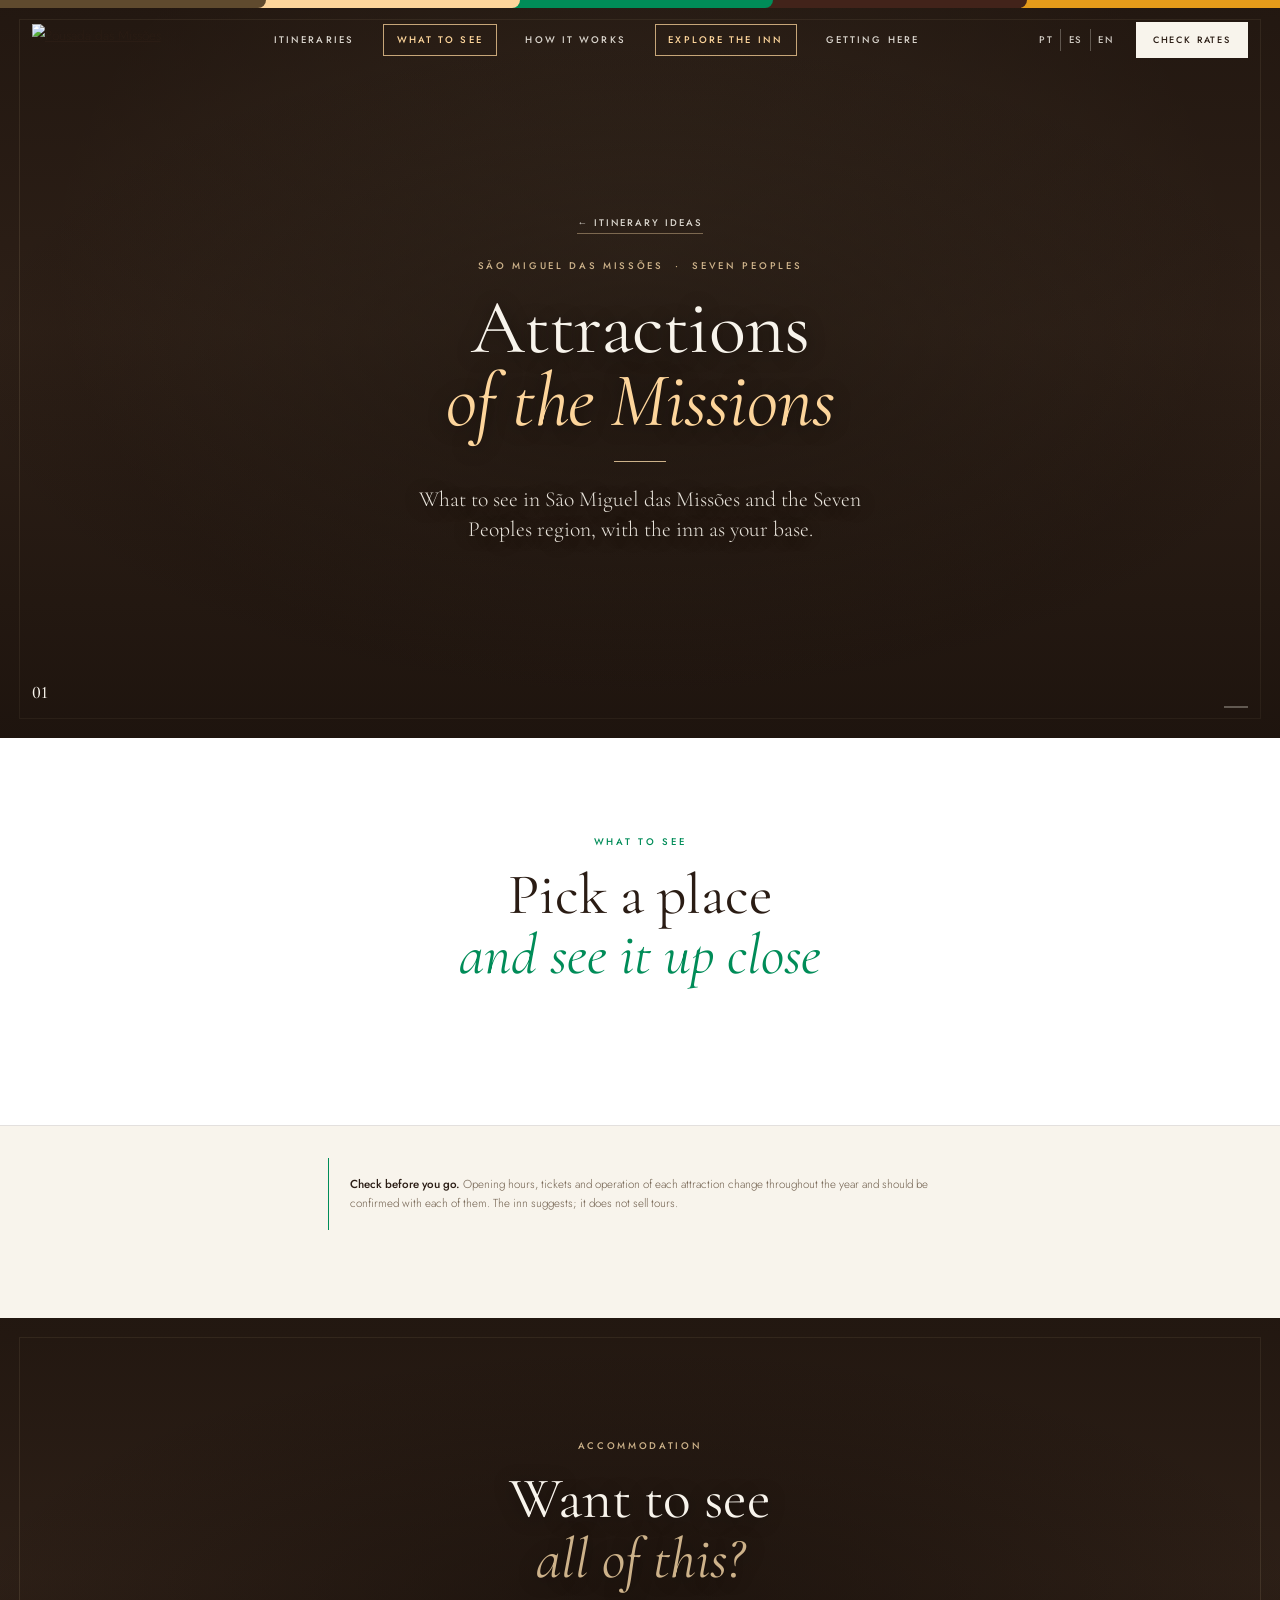
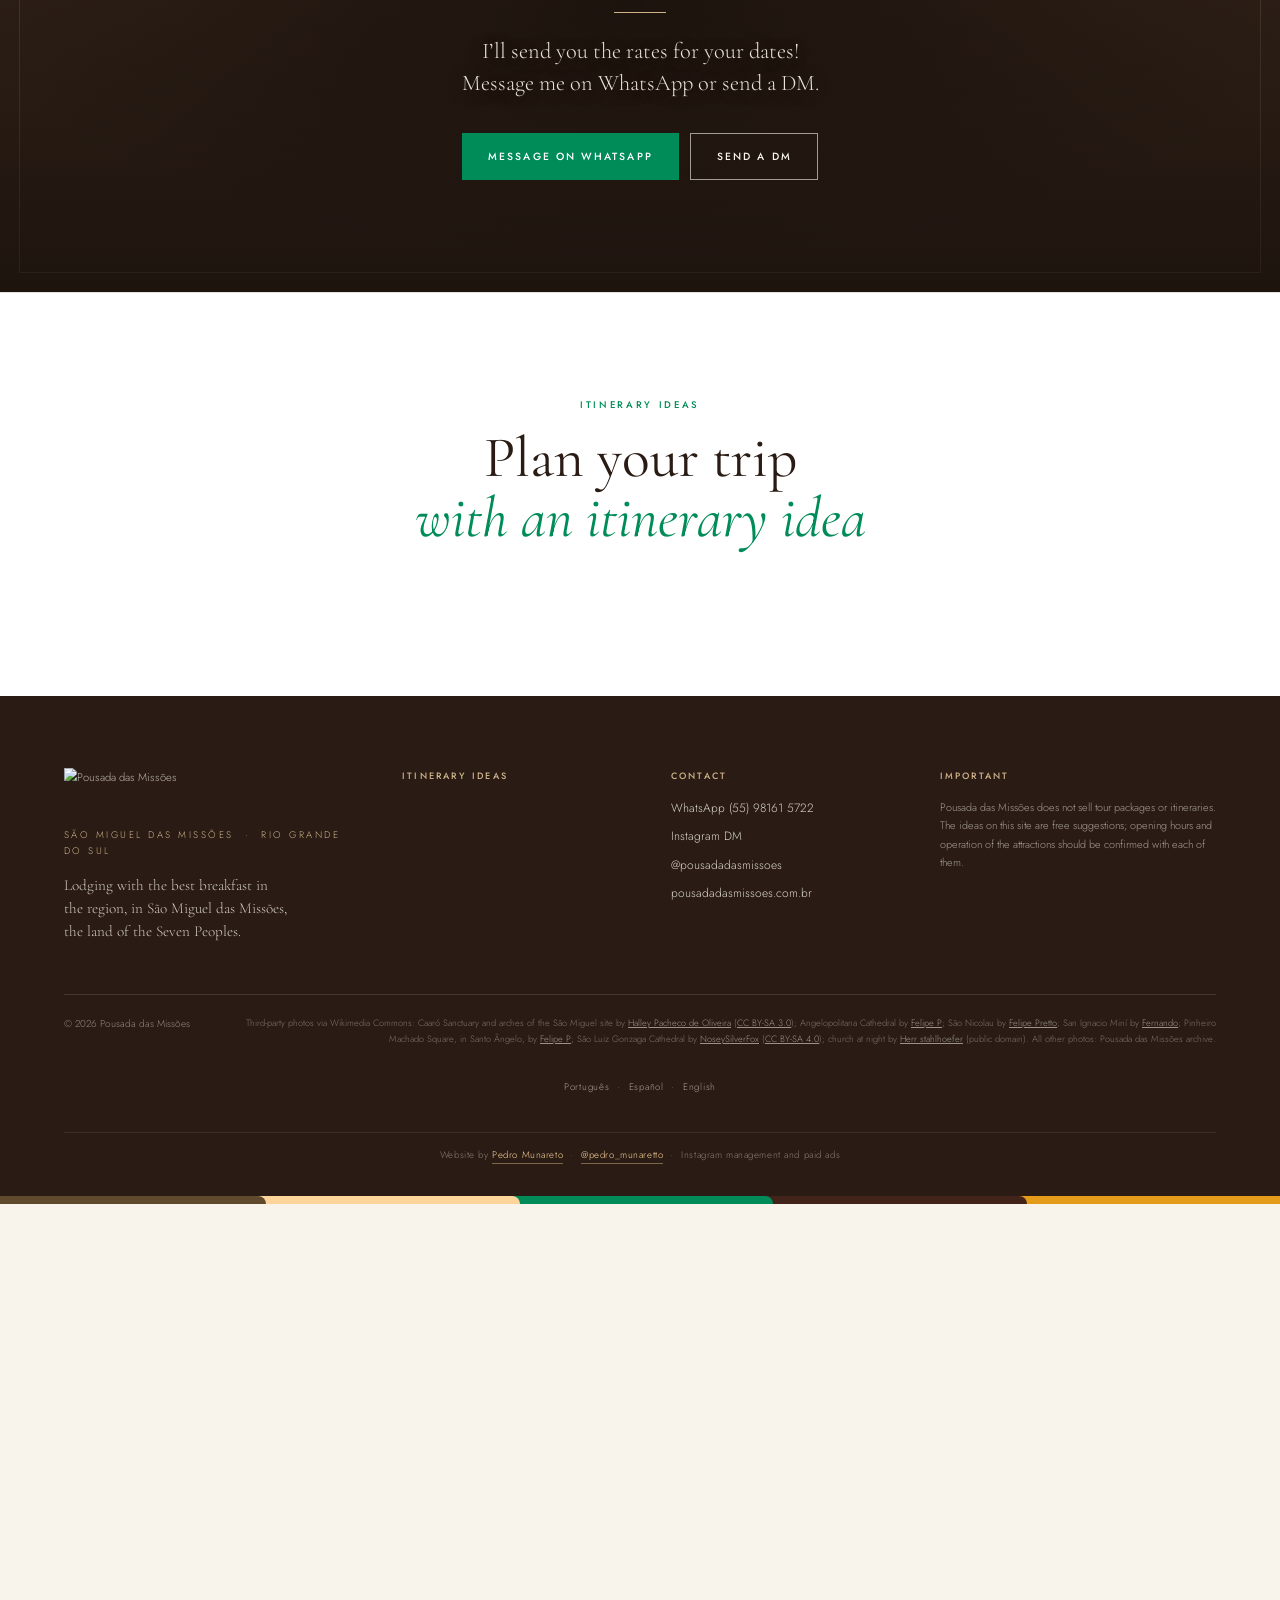
==== pontos.html @ 3e64d883 "Barra do topo nao encolhe mais ao rolar: so a cor muda, com transicao suave Co-Authored-By: Claude O" ====
<!doctype html>
<html lang="pt-BR">
<head>
<meta charset="utf-8">
<meta name="viewport" content="width=device-width, initial-scale=1">
<title data-es="Atractivos turísticos | Pousada das Missões" data-en="Attractions | Pousada das Missões">Pontos turísticos | Pousada das Missões</title>
<meta name="description" content="Pontos turísticos de São Miguel das Missões e da região dos Sete Povos: Patrimônio Mundial, museu, Som e Luz, Fonte Missioneira, Caaró, São João Batista e mais." data-es-content="Atractivos turísticos de São Miguel das Missões y de la región de los Siete Pueblos: Patrimonio Mundial, museo, Luz y Sonido, Fuente Misionera, Caaró, São João Batista y más." data-en-content="Attractions in São Miguel das Missões and the Seven Peoples region: World Heritage Site, museum, Sound and Light Show, Mission Fountain, Caaró, São João Batista and more.">
<!-- RASCUNHO: tirar a linha abaixo quando os donos aprovarem os textos -->
<meta name="robots" content="noindex">
<meta property="og:title" content="Pontos turísticos das Missões | Pousada das Missões">
<meta property="og:description" content="O que visitar em São Miguel das Missões e na região dos Sete Povos.">
<meta property="og:image" content="https://pedronicolasmm-coder.github.io/pousada-roteiros/img/hero-igreja.jpg">
<meta property="og:url" content="https://pedronicolasmm-coder.github.io/pousada-roteiros/pontos.html">
<meta property="og:type" content="website">
<meta property="og:locale" content="pt_BR">
<meta property="og:locale:alternate" content="es_AR">
<meta property="og:locale:alternate" content="en_US">
<meta name="theme-color" content="#2a1c14">
<link rel="icon" href="img/icone.png">
<link rel="apple-touch-icon" href="img/icone-180.png">
<link rel="alternate" hreflang="pt-BR" href="https://pedronicolasmm-coder.github.io/pousada-roteiros/pontos.html">
<link rel="alternate" hreflang="es" href="https://pedronicolasmm-coder.github.io/pousada-roteiros/pontos.html?lang=es">
<link rel="alternate" hreflang="en" href="https://pedronicolasmm-coder.github.io/pousada-roteiros/pontos.html?lang=en">
<link rel="preconnect" href="https://fonts.googleapis.com">
<link rel="preconnect" href="https://fonts.gstatic.com" crossorigin>
<link href="https://fonts.googleapis.com/css2?family=Cormorant+Garamond:ital,wght@0,400;0,500;0,600;1,400;1,500&family=Jost:wght@300;400;500;600&display=swap" rel="stylesheet">
<script>/* idioma antes de desenhar a pagina: ?lang=, escolha da sessao ou idioma do navegador (pt, es ou en). Ingles: navegador em ingles ou em outra lingua, fora do fuso do Brasil */
(function(){var l='pt',e=0;try{var q=/[?&]lang=(pt|es|en)\b/.exec(location.search);if(q){l=q[1];e=1}else{try{localStorage.removeItem('lang')}catch(y){}var s=sessionStorage.getItem('lang');if(s==='pt'||s==='es'||s==='en'){l=s;e=1}else{var n=navigator.languages||[navigator.language||''],g='en';for(var i=0;i<n.length;i++){var c=String(n[i]).toLowerCase().slice(0,2);if(c==='pt'||c==='es'||c==='en'){g=c;break}}if(g==='en'){var z='';try{z=Intl.DateTimeFormat().resolvedOptions().timeZone||''}catch(w){}if(/^America\/(Sao_Paulo|Bahia|Fortaleza|Recife|Belem|Manaus|Cuiaba|Campo_Grande|Porto_Velho|Boa_Vista|Rio_Branco|Araguaina|Maceio|Santarem|Noronha|Eirunepe)$/.test(z))g='pt'}l=g}}}catch(x){}
window.IDIOMA=l;window.IDIOMA_ESCOLHIDO=e;if(l!=='pt'){var h=document.documentElement;h.lang=l;h.className+=' '+l+' trad';setTimeout(function(){h.className+=' pronto'},1500)}})();</script>
<link rel="stylesheet" href="estilo.css?v=20261116d">
</head>
<body class="pag-pousada pag-pontos">

<div class="faixa" aria-hidden="true"><i></i><i></i><i></i><i></i><i></i></div>

<header class="topo" id="topo">
  <a href="index.html" class="marca"><img src="img/logo.png" alt="Pousada das Missões"></a>
  <nav class="menu">
    <a href="index.html#roteiros" data-es="Itinerarios" data-en="Itineraries">Roteiros</a>
    <a href="pontos.html" class="atual destaque" data-es="Qué visitar" data-en="What to see">Pontos turísticos</a>
    <a href="index.html#sobre" data-es="Cómo funciona" data-en="How it works">Como funciona</a>
    <a href="pousada.html" class="destaque" data-es="Conocé la posada" data-en="Explore the inn">Conheça a pousada</a>
    <a href="index.html#chegar" data-es="Cómo llegar" data-en="Getting here">Como chegar</a>
  </nav>
  <nav class="topo-mob" aria-label="Atalhos" data-es-aria-label="Accesos" data-en-aria-label="Shortcuts"><a href="index.html#roteiros" data-es="Itinerarios" data-en="Itineraries">Roteiros</a><a href="pousada.html" class="destaque" data-es="La posada" data-en="The inn">A pousada</a></nav>
  <button type="button" class="topo-menu-btn" id="menu-btn" aria-label="Abrir menu" data-es-aria-label="Abrir menú" data-en-aria-label="Open menu" aria-expanded="false"><span></span><span></span><span></span></button>
  <div class="topo-dir"><div class="idiomas" role="group" aria-label="Idioma" data-en-aria-label="Language"><a class="js-idioma" data-lang="pt" lang="pt-BR" hreflang="pt-BR" title="Português">PT</a><a class="js-idioma" data-lang="es" lang="es" hreflang="es" title="Español">ES</a><a class="js-idioma" data-lang="en" lang="en" hreflang="en" title="English">EN</a></div><a class="btn btn-claro btn-peq js-wa" href="https://wa.me/5555981615722" target="_blank" rel="noopener" data-es="Consultar precios" data-en="Check rates">Consultar valores</a></div>
</header>

<section class="hero rot-hero pousada-hero">
  <div class="hero-fotos" id="pousada-hero-fotos" aria-hidden="true"><figure class="foto hero-foto ativa" data-src="img/capa.jpg" data-legenda="O Patrimônio Mundial a céu aberto" data-es-data-legenda="El Patrimonio Mundial a cielo abierto" data-en-data-legenda="The open-air World Heritage Site" data-label=""></figure></div>
  <div class="hero-veu"></div>
  <div class="hero-txt">
    <a class="voltar" href="index.html" data-es="← Ideas de itinerario" data-en="← Itinerary ideas">← Ideias de roteiro</a>
    <p class="rotulo rotulo-claro" data-es="São Miguel das Missões &nbsp;·&nbsp; Siete Pueblos" data-en="São Miguel das Missões &nbsp;·&nbsp; Seven Peoples">São Miguel das Missões &nbsp;·&nbsp; Sete Povos</p>
    <h1 data-es="Atractivos<br><em>de las Misiones</em>" data-en="Attractions<br><em>of the Missions</em>">Pontos turísticos<br><em>das Missões</em></h1>
    <span class="fio"></span>
    <p class="hero-sub" data-es="Lo que hay para visitar en São Miguel das Missões y en la región de los Siete Pueblos, con la posada como base." data-en="What to see in São Miguel das Missões and the Seven Peoples region, with the inn as your base.">O que visitar em São Miguel das Missões e na região dos Sete Povos, com a pousada como base.</p>
  </div>
  <div class="hero-rodape" aria-hidden="true">
    <p class="hero-legenda"><b id="hero-n">01</b><span id="hero-tot"></span><em id="hero-leg"></em></p>
    <div class="hero-prog" id="hero-prog"><i></i></div>
  </div>
</section>

<section class="indice" id="indice">
  <div class="roteiros-cab">
    <p class="rotulo" data-es="Qué visitar" data-en="What to see">O que visitar</p>
    <h2 data-es="Elegí un lugar<br><em>y conocelo de cerca</em>" data-en="Pick a place<br><em>and see it up close</em>">Escolha um ponto<br><em>e conheça de perto</em></h2>
  </div>
  <div id="indice-pontos"></div>
</section>

<main id="espacos" class="espacos"></main>

<div class="rot-fim">
  <p class="rot-nota" data-es="<b>Antes de ir, confirmá.</b> Los horarios, las entradas y el funcionamiento de cada atractivo cambian a lo largo del año y deben confirmarse con cada uno de ellos. La posada sugiere, no vende paseos." data-en="<b>Check before you go.</b> Opening hours, tickets and operation of each attraction change throughout the year and should be confirmed with each of them. The inn suggests; it does not sell tours."><b>Antes de ir, confirme.</b> Horários, ingressos e funcionamento de cada atrativo mudam ao longo do ano e devem ser confirmados com cada um deles. A pousada sugere, não vende passeios.</p>
</div>

<section class="cta" id="contato">
  <figure class="foto cta-foto" data-src="img/cta.jpg" data-label=""></figure>
  <div class="hero-veu"></div>
  <div class="cta-txt">
    <p class="rotulo rotulo-claro" data-es="Alojamiento" data-en="Accommodation">Hospedagem</p>
    <h2 data-es="¿Querés conocer<br><em>todo esto?</em>" data-en="Want to see<br><em>all of this?</em>">Quer conhecer<br><em>tudo isso?</em></h2>
    <span class="fio"></span>
    <p class="cta-sub" data-es="¡Te paso los precios para tu fecha!<br>Escribime por WhatsApp o por mensaje directo." data-en="I’ll send you the rates for your dates!<br>Message me on WhatsApp or send a DM.">Te passo os valores da tua data!<br>Me chama no WhatsApp ou no direct.</p>
    <div class="botoes">
      <a class="btn btn-verde" href="https://wa.me/5555981615722?text=Ol%C3%A1!%20Vi%20os%20pontos%20tur%C3%ADsticos%20e%20quero%20saber%20os%20valores%20da%20hospedagem%20para%20a%20minha%20data." data-es-href="https://wa.me/5555981615722?text=%C2%A1Hola%21%20Vi%20los%20atractivos%20tur%C3%ADsticos%20y%20quiero%20saber%20los%20precios%20del%20alojamiento%20para%20mi%20fecha." data-en-href="https://wa.me/5555981615722?text=Hi%21%20I%20saw%20the%20attractions%20and%20would%20like%20to%20know%20the%20rates%20for%20my%20dates." target="_blank" rel="noopener" data-es="Escribir por WhatsApp" data-en="Message on WhatsApp">Chamar no WhatsApp</a>
      <a class="btn btn-contorno" href="https://ig.me/m/pousadadasmissoes" target="_blank" rel="noopener" data-es="Enviar mensaje directo" data-en="Send a DM">Mandar direct</a>
    </div>
  </div>
</section>

<section class="roteiros outros-sec">
  <div class="roteiros-cab">
    <p class="rotulo" data-es="Ideas de itinerario" data-en="Itinerary ideas">Ideias de roteiro</p>
    <h2 data-es="Armá tu viaje<br><em>con una idea de itinerario</em>" data-en="Plan your trip<br><em>with an itinerary idea</em>">Monte a viagem<br><em>com uma ideia de roteiro</em></h2>
  </div>
  <div class="cards" id="outros"></div>
</section>

<footer class="rodape">
  <div class="rodape-grade">
    <div class="rodape-marca">
      <img src="img/logo.png" alt="Pousada das Missões">
      <p class="rodape-local">São Miguel das Missões &nbsp;·&nbsp; Rio Grande do Sul</p>
      <p class="rodape-frase" data-es="Alojamiento con el mejor desayuno de la región, en São Miguel das Missões, la tierra de los Siete Pueblos." data-en="Lodging with the best breakfast in the region, in São Miguel das Missões, the land of the Seven Peoples.">Hospedagem com o melhor café da região, em São Miguel das Missões, a terra dos Sete Povos.</p>
    </div>
    <div>
      <p class="rodape-tit" data-es="Ideas de itinerario" data-en="Itinerary ideas">Ideias de roteiro</p>
      <ul class="rodape-links" id="rodape-roteiros"></ul>
    </div>
    <div>
      <p class="rodape-tit" data-es="Contacto" data-en="Contact">Contato</p>
      <ul class="rodape-links">
        <li><a href="https://wa.me/5555981615722" target="_blank" rel="noopener">WhatsApp (55) 98161 5722</a></li>
        <li><a href="https://ig.me/m/pousadadasmissoes" target="_blank" rel="noopener" data-es="Mensaje directo de Instagram" data-en="Instagram DM">Direct do Instagram</a></li>
        <li><a href="https://instagram.com/pousadadasmissoes" target="_blank" rel="noopener">@pousadadasmissoes</a></li>
        <li><a href="https://pousadadasmissoes.com.br" target="_blank" rel="noopener">pousadadasmissoes.com.br</a></li>
      </ul>
    </div>
    <div>
      <p class="rodape-tit" data-en="Important">Importante</p>
      <p class="rodape-aviso" data-es="La Pousada das Missões no comercializa paquetes ni itinerarios turísticos. Las ideas de este sitio son sugerencias gratuitas; los horarios y el funcionamiento de los atractivos deben confirmarse con cada uno de ellos." data-en="Pousada das Missões does not sell tour packages or itineraries. The ideas on this site are free suggestions; opening hours and operation of the attractions should be confirmed with each of them.">A Pousada das Missões não comercializa pacotes nem roteiros turísticos. As ideias deste site são sugestões gratuitas; horários e funcionamento dos atrativos devem ser confirmados com cada um deles.</p>
    </div>
  </div>
  <div class="rodape-base">
    <p>© <span id="ano">2026</span> Pousada das Missões</p>
    <p class="creditos"><span data-es="Fotos de terceros vía Wikimedia Commons:" data-en="Third-party photos via Wikimedia Commons:">Fotos de terceiros via Wikimedia Commons:</span>
      <span data-es="Santuario de Caaró y arcos del sitio de São Miguel por" data-en="Caaró Sanctuary and arches of the São Miguel site by">Santuário do Caaró e arcos do sítio de São Miguel por</span> <a href="https://commons.wikimedia.org/wiki/File:Santu%C3%A1rio_de_Caar%C3%B3_01.jpg" target="_blank" rel="noopener">Halley Pacheco de Oliveira</a> (<a href="https://creativecommons.org/licenses/by-sa/3.0/deed.pt-br" target="_blank" rel="noopener">CC BY-SA 3.0</a>);
      <span data-en="Angelopolitana Cathedral by">Catedral Angelopolitana por</span> <a href="https://commons.wikimedia.org/wiki/File:Catedral_angelopolitana_santo_angelo.jpg" target="_blank" rel="noopener">Felipe P</a>;
      <span data-en="São Nicolau by">São Nicolau por</span> <a href="https://commons.wikimedia.org/wiki/File:Ruinas_sao_nicolau3.jpg" target="_blank" rel="noopener">Felipe Pretto</a>;
      <span data-en="San Ignacio Miní by">San Ignacio Miní por</span> <a href="https://commons.wikimedia.org/wiki/File:Ruins_of_San_Ignacio_Min%C3%AD_-_Church.jpg" target="_blank" rel="noopener">Fernando</a>;
      <span data-es="Plaza Pinheiro Machado, en Santo Ângelo, por" data-en="Pinheiro Machado Square, in Santo Ângelo, by">Praça Pinheiro Machado, em Santo Ângelo, por</span> <a href="https://commons.wikimedia.org/wiki/File:Pra%C3%A7a_Pinheiro_Machado_Santo_Angelo.jpg" target="_blank" rel="noopener">Felipe P</a>;
      <span data-en="São Luiz Gonzaga Cathedral by">Catedral de São Luiz Gonzaga por</span> <a href="https://commons.wikimedia.org/wiki/File:Cathedral_Basilica_S%C3%A3o_Luiz_Gonzaga,_%D1%81ampan%C3%A1rio.jpg" target="_blank" rel="noopener">NoseySilverFox</a>
      (<a href="https://creativecommons.org/licenses/by-sa/4.0/deed.pt-br" target="_blank" rel="noopener">CC BY-SA 4.0</a>);
      <span data-es="iglesia de noche por" data-en="church at night by">igreja à noite por</span> <a href="https://commons.wikimedia.org/wiki/File:Igreja_jesu%C3%ADtica_a_noite_em_S%C3%A3o_Miguel_das_Miss%C3%B5es,_RS.jpg" target="_blank" rel="noopener">Herr stahlhoefer</a> <span data-es="(dominio público). Las demás fotos: archivo de la Pousada das Missões." data-en="(public domain). All other photos: Pousada das Missões archive.">(domínio público). Demais fotos: acervo da Pousada das Missões.</span></p>
    <p class="rodape-idiomas"><a class="js-idioma" data-lang="pt" lang="pt-BR" hreflang="pt-BR">Português</a> &nbsp;·&nbsp; <a class="js-idioma" data-lang="es" lang="es" hreflang="es">Español</a> &nbsp;·&nbsp; <a class="js-idioma" data-lang="en" lang="en" hreflang="en">English</a></p>
    <p class="assinatura"><span data-es="Sitio desarrollado por" data-en="Website by">Site desenvolvido por</span> <a href="https://wa.me/5555991011436?text=Ol%C3%A1%20Pedro!%20Vi%20o%20site%20da%20Pousada%20das%20Miss%C3%B5es." target="_blank" rel="noopener">Pedro Munareto</a> &nbsp;·&nbsp; <a href="https://www.instagram.com/pedro_munaretto/" target="_blank" rel="noopener">@pedro_munaretto</a> &nbsp;·&nbsp; <span data-es="Gestión de Instagram y tráfico pago" data-en="Instagram management and paid ads">Gestão de Instagram e tráfego pago</span></p>
  </div>
</footer>
<div class="faixa faixa-base" aria-hidden="true"><i></i><i></i><i></i><i></i><i></i></div>

<script src="roteiros.js?v=20261116d"></script>
<script src="pontos.js?v=20261116d"></script>
<script src="es.js?v=20261116d"></script>
<script src="en.js?v=20261116d"></script>
<script src="app.js?v=20261116d"></script>
</body>
</html>
---- estilo.css ----
:root {
  --tinta: #2a1c14;
  --escuro: #3a2418;
  --marrom: #5f4a2e;
  --bronze: #a2804f;
  --bronze-claro: #cdb28a;
  --verde: #008c58;
  --verde-escuro: #0d3a2a;
  --creme: #fdd59b;
  --marfim: #f8f4ec;
  --areia: #efe7da;
  --suave: #6f5e4c;
  --linha: rgba(58, 36, 24, .14);
  --serif: "Cormorant Garamond", Garamond, "Times New Roman", serif;
  --sans: "Jost", "Helvetica Neue", Arial, sans-serif;
  --largura: 1160px;
}
* { margin: 0; padding: 0; box-sizing: border-box; }
html { scroll-behavior: smooth; scroll-padding-top: 80px; }
body { background: var(--marfim); color: var(--tinta); font-family: var(--sans); font-weight: 300; font-size: 17px; line-height: 1.7; -webkit-font-smoothing: antialiased; }
img { max-width: 100%; display: block; }
a { color: inherit; }
strong { font-weight: 500; }
h1, h2, h3, h4 { font-family: var(--serif); font-weight: 400; line-height: 1.05; }
.rot-num, .seletor button b, .pilar-n { font-variant-numeric: lining-nums; font-feature-settings: "lnum" 1; }
h1 em, h2 em { font-style: italic; color: var(--verde); }

/* faixa fina com as cores da marca */
.faixa { display: flex; height: 4px; position: relative; z-index: 40; }
.faixa i { flex: 1; }
.faixa i:nth-child(1) { background: #5f4a2e; }
.faixa i:nth-child(2) { background: #fdd59b; }
.faixa i:nth-child(3) { background: #008c58; }
.faixa i:nth-child(4) { background: #42231a; }
.faixa i:nth-child(5) { background: #e59b1a; }

/* rotulos e fios */
.rotulo { font-family: var(--sans); font-size: 12px; font-weight: 500; letter-spacing: .28em; text-transform: uppercase; color: var(--verde); }
.rotulo-claro { color: var(--bronze-claro); }
.so-mob { display: none; }
@media (max-width: 760px) { .so-mob { display: inline; } }
.fio { display: block; width: 64px; height: 1px; background: var(--bronze-claro); margin: 28px auto; }

/* botoes */
.btn { display: inline-flex; align-items: center; justify-content: center; gap: 12px; text-decoration: none; font-family: var(--sans); font-size: 13px; font-weight: 500; letter-spacing: .2em; text-transform: uppercase; padding: 17px 32px; border: 1px solid transparent; cursor: pointer; transition: background .25s ease, color .25s ease, border-color .25s ease; }
.btn-claro { background: var(--marfim); color: var(--tinta); }
.btn-claro:hover { background: var(--bronze-claro); }
.btn-contorno { border-color: rgba(248, 244, 236, .6); color: var(--marfim); }
.btn-contorno:hover { background: rgba(248, 244, 236, .12); border-color: var(--marfim); }
.btn-escuro { background: var(--tinta); color: var(--marfim); }
.btn-escuro:hover { background: var(--marrom); }
.btn-peq { padding: 11px 20px; font-size: 11.5px; }

/* topo */
.topo { position: fixed; top: 4px; left: 0; right: 0; z-index: 30; display: flex; align-items: center; justify-content: space-between; gap: 24px; padding: 18px 40px; transition: background-color .35s ease, box-shadow .35s ease; }
.topo .marca img { height: 40px; width: auto; }
.menu { display: flex; gap: 36px; }
.menu a { text-decoration: none; font-size: 12px; font-weight: 500; letter-spacing: .22em; text-transform: uppercase; color: var(--marfim); opacity: .85; }
.menu a:hover { opacity: 1; }
.topo.solido { background: rgba(248, 244, 236, .97); backdrop-filter: blur(10px); box-shadow: 0 1px 0 var(--linha); }
.topo.solido .menu a { color: var(--tinta); }
.topo.solido .btn-claro { background: var(--tinta); color: var(--marfim); }
.topo.solido .btn-claro:hover { background: var(--marrom); }

/* fotos com espaco reservado */
.foto { position: relative; margin: 0; background-color: var(--areia); background-size: cover; background-position: center; }
.foto::before { content: ""; position: absolute; inset: 14px; border: 1px solid rgba(162, 128, 79, .35); pointer-events: none; }
.foto.ok::before { display: none; }
.foto-label { position: absolute; left: 50%; top: 50%; transform: translate(-50%, -50%); width: max-content; max-width: 80%; text-align: center; font-family: var(--serif); font-style: italic; font-size: 17px; color: var(--suave); }
.foto.ok .foto-label { display: none; }

/* hero */
.hero { position: relative; min-height: clamp(640px, 100vh, 960px); min-height: clamp(640px, 100svh, 960px); display: flex; align-items: center; justify-content: center; text-align: center; overflow: hidden; background: var(--tinta); }
.hero-foto { position: absolute; inset: 0; background-color: #3b2a1f; background-image: radial-gradient(ellipse at 50% 35%, rgba(205, 178, 138, .18), transparent 65%); }
.hero-foto::before { border-color: rgba(205, 178, 138, .25); inset: 24px; }
.hero-foto .foto-label { top: auto; bottom: 104px; transform: translateX(-50%); color: rgba(248, 244, 236, .55); font-size: 15px; }
.hero-veu { position: absolute; inset: 0; background: linear-gradient(180deg, rgba(20, 12, 8, .55) 0%, rgba(20, 12, 8, .25) 40%, rgba(20, 12, 8, .6) 100%); }
.hero-txt { position: relative; z-index: 2; padding: 140px 20px 120px; max-width: 860px; }
.hero h1 { margin-top: 30px; color: var(--marfim); font-size: clamp(58px, 10vw, 128px); letter-spacing: -.01em; line-height: .95; }
.hero h1 em { color: var(--creme); }
.hero-sub { font-family: var(--serif); font-size: clamp(21px, 2.6vw, 27px); line-height: 1.4; color: rgba(248, 244, 236, .92); max-width: 560px; margin: 0 auto; }
.selo { margin: 26px 0 40px; font-size: 12px; font-weight: 500; letter-spacing: .24em; text-transform: uppercase; color: var(--bronze-claro); }
.rolar { position: absolute; bottom: 30px; left: 50%; transform: translateX(-50%); z-index: 2; width: 1px; height: 56px; background: rgba(248, 244, 236, .25); overflow: hidden; }
.rolar span { position: absolute; left: 0; top: -40%; width: 1px; height: 40%; background: var(--marfim); animation: desce 2.2s ease-in-out infinite; }
@keyframes desce { to { top: 100%; } }

/* secoes */
section h2 { font-size: clamp(42px, 6vw, 72px); color: var(--tinta); margin-top: 18px; }
.sobre, .pousada { max-width: var(--largura); margin: 0 auto; padding: 130px 40px; }
.sobre-cab, .roteiros-cab, .pousada-cab { text-align: center; }
.aviso { max-width: 760px; margin: 64px auto 0; padding: 36px 44px; border: 1px solid var(--verde); background: #fff; text-align: center; position: relative; }
.aviso::before { content: ""; position: absolute; inset: 6px; border: 1px solid rgba(205, 178, 138, .45); pointer-events: none; }
.aviso-titulo { font-size: 12px; font-weight: 500; letter-spacing: .28em; text-transform: uppercase; color: var(--verde); margin-bottom: 12px; }
.aviso p:last-child { font-family: var(--serif); font-size: 22px; line-height: 1.5; color: var(--tinta); }
.aviso strong { font-weight: 600; }
.pilares { display: grid; grid-template-columns: repeat(3, 1fr); margin-top: 84px; border-top: 1px solid var(--linha); }
.pilar { padding: 44px 36px 0; text-align: center; }
.pilar + .pilar { border-left: 1px solid var(--linha); }
.pilar-n { font-family: var(--serif); font-style: italic; font-size: 22px; color: var(--verde); }
.pilar h3 { font-size: 30px; margin: 10px 0 14px; color: var(--tinta); }
.pilar p { color: var(--suave); font-size: 16px; }

/* roteiros */
.roteiros { background: #fff; padding: 130px 0 120px; border-top: 1px solid var(--linha); border-bottom: 1px solid var(--linha); }
.seletor-wrap { position: sticky; top: 62px; z-index: 20; background: rgba(255, 255, 255, .97); backdrop-filter: blur(10px); margin-top: 56px; border-top: 1px solid var(--linha); border-bottom: 1px solid var(--linha); }
.seletor { max-width: var(--largura); margin: 0 auto; display: flex; justify-content: center; }
.seletor button { flex: 1 1 0; max-width: 150px; min-width: 0; background: none; border: 0; cursor: pointer; padding: 18px 6px 16px; display: flex; align-items: baseline; justify-content: center; gap: 7px; color: var(--suave); font-family: var(--sans); position: relative; transition: color .2s ease; }
.seletor button b { font-family: var(--serif); font-weight: 500; font-size: 30px; line-height: 1; }
.seletor button small { font-size: 11px; font-weight: 500; letter-spacing: .2em; text-transform: uppercase; }
.seletor button::after { content: ""; position: absolute; left: 22%; right: 22%; bottom: -1px; height: 2px; background: var(--verde); transform: scaleX(0); transition: transform .25s ease; }
.seletor button:hover { color: var(--tinta); }
.seletor button.ativo { color: var(--tinta); }
.seletor button.ativo::after { transform: scaleX(1); }

.painel { max-width: var(--largura); margin: 0 auto; padding: 80px 40px 0; display: grid; grid-template-columns: 5fr 7fr; gap: 72px; align-items: start; animation: entra .5s ease; }
@keyframes entra { from { opacity: 0; transform: translateY(10px); } }
.rot-info { position: sticky; top: 160px; }
.rot-num { font-family: var(--serif); font-size: 120px; line-height: .8; color: var(--verde); font-weight: 400; }
.rot-num small { font-family: var(--sans); font-size: 12px; letter-spacing: .28em; text-transform: uppercase; color: var(--verde); margin-left: 10px; vertical-align: middle; }
.rot-info h3 { font-size: clamp(36px, 4vw, 48px); margin: 22px 0 18px; color: var(--tinta); }
.rot-resumo { font-family: var(--serif); font-size: 22px; line-height: 1.45; color: var(--tinta); }
.rot-ideal { margin-top: 26px; padding-top: 20px; border-top: 1px solid var(--linha); color: var(--suave); font-size: 16px; }
.rot-ideal span { display: block; font-size: 11.5px; font-weight: 500; letter-spacing: .24em; text-transform: uppercase; color: var(--verde); margin-bottom: 4px; }
.rot-info .btn { margin-top: 34px; }
.rot-foto-b { margin-top: 40px; aspect-ratio: 4 / 5; }
.rot-foto-a { aspect-ratio: 16 / 10; margin-bottom: 56px; }

.dia { padding: 0 0 44px; margin-bottom: 44px; border-bottom: 1px solid var(--linha); }
.dia:last-child { border-bottom: 0; margin-bottom: 0; }
.dia header { margin-bottom: 26px; }
.dia-ord { font-size: 12px; font-weight: 500; letter-spacing: .28em; text-transform: uppercase; color: var(--verde); }
.dia h4 { font-size: 36px; color: var(--tinta); margin-top: 6px; }
.periodo { display: grid; grid-template-columns: 110px 1fr; gap: 24px; padding: 18px 0; border-top: 1px solid var(--linha); }
.periodo-nome { font-family: var(--serif); font-style: italic; font-size: 21px; color: var(--bronze); line-height: 1.3; }
.periodo ul { list-style: none; }
.periodo li + li { margin-top: 16px; }
.periodo h5 { font-family: var(--sans); font-size: 16.5px; font-weight: 500; line-height: 1.4; color: var(--tinta); }
.periodo p { font-size: 15.5px; color: var(--suave); line-height: 1.6; margin-top: 2px; }
.rot-nota { margin-top: 40px; padding: 22px 26px; background: var(--marfim); border-left: 2px solid var(--verde); font-size: 14.5px; color: var(--suave); line-height: 1.6; }
.rot-nota b { font-weight: 500; color: var(--tinta); }

/* etiqueta de rascunho */
.conf { display: inline-block; vertical-align: middle; margin-left: 10px; font-family: var(--sans); font-style: normal; font-size: 10px; font-weight: 600; letter-spacing: .14em; text-transform: uppercase; color: #9a5b1c; border: 1px dashed #d9a35c; padding: 0 6px; line-height: 1.8; cursor: help; position: relative; }
.conf:hover::after { content: attr(data-c); position: absolute; left: 0; top: 130%; z-index: 5; width: 240px; text-transform: none; letter-spacing: 0; font-weight: 400; font-size: 13px; line-height: 1.45; color: var(--tinta); background: #fff; border: 1px solid #d9a35c; padding: 8px 10px; box-shadow: 0 10px 24px rgba(0, 0, 0, .12); }
body.final .conf { display: none; }

/* na pousada */
.grade { display: grid; grid-template-columns: repeat(3, 1fr); margin-top: 72px; border-top: 1px solid var(--linha); border-left: 1px solid var(--linha); }
.cartao { padding: 40px 36px; border-right: 1px solid var(--linha); border-bottom: 1px solid var(--linha); background: transparent; transition: background .25s ease; }
.cartao:hover { background: #fff; }
.cartao h3 { font-size: 28px; color: var(--tinta); margin-bottom: 12px; }
.cartao p { color: var(--suave); font-size: 16px; }

/* cta */
.cta { position: relative; overflow: hidden; background: var(--tinta); text-align: center; }
.cta-foto { position: absolute; inset: 0; background-color: #3b2a1f; }
.cta-foto::before { border-color: rgba(205, 178, 138, .25); inset: 24px; }
.cta-foto .foto-label { top: 52px; transform: translateX(-50%); color: rgba(248, 244, 236, .55); font-size: 15px; }
.cta-txt { position: relative; z-index: 2; padding: 150px 20px 140px; max-width: 760px; margin: 0 auto; }
.cta h2 { color: var(--marfim); }
.cta h2 em { color: var(--bronze-claro); }
.cta-sub { font-family: var(--serif); font-size: clamp(22px, 2.6vw, 28px); line-height: 1.4; color: rgba(248, 244, 236, .92); }
.botoes { display: flex; gap: 14px; flex-wrap: wrap; justify-content: center; margin-top: 44px; }

/* rodape */
.rodape { background: var(--tinta); color: rgba(248, 244, 236, .7); text-align: center; padding: 80px 24px 56px; font-size: 14px; }
.rodape img { height: 52px; width: auto; margin: 0 auto 22px; }
.rodape-local { font-size: 12px; letter-spacing: .26em; text-transform: uppercase; color: var(--bronze-claro); }
.contatos { margin: 28px 0 0; display: flex; gap: 32px; justify-content: center; flex-wrap: wrap; }
.contatos a { text-decoration: none; color: var(--marfim); font-size: 15px; border-bottom: 1px solid rgba(205, 178, 138, .4); padding-bottom: 2px; }
.contatos a:hover { border-color: var(--bronze-claro); }
.nota { max-width: 620px; margin: 44px auto 0; padding-top: 28px; border-top: 1px solid rgba(248, 244, 236, .12); font-size: 13px; line-height: 1.7; color: rgba(248, 244, 236, .5); }

@media (max-width: 900px) {
  .painel { grid-template-columns: 1fr; gap: 0; padding-top: 56px; }
  .rot-info { position: static; }
  .rot-foto-b { display: none; }
  .rot-info .btn { display: none; }
  .rot-col { margin-top: 44px; }
  .rot-foto-a { margin-bottom: 44px; }
}
@media (max-width: 760px) {
  body { font-size: 16px; }
  .menu { display: none; }
  .so-desk { display: none; }
  .rotulo-claro { line-height: 2; }
  .topo .btn-peq { padding: 10px 14px; font-size: 10.5px; letter-spacing: .14em; }
  .topo, .topo.solido { padding: 12px 16px; }
  .topo .marca img { height: 32px; }
  .sobre, .pousada { padding: 96px 16px; }
  .roteiros { padding: 96px 0 90px; }
  .painel { padding-left: 16px; padding-right: 16px; }
  .aviso { padding: 30px 22px; margin-top: 48px; }
  .aviso p:last-child { font-size: 20px; }
  .pilares, .grade { grid-template-columns: 1fr; }
  .pilares { margin-top: 56px; }
  .pilar { padding: 36px 8px; }
  .pilar + .pilar { border-left: 0; border-top: 1px solid var(--linha); }
  .cartao { padding: 30px 24px; }
  .seletor-wrap { top: 56px; margin-top: 44px; }
  .seletor button { flex-direction: column; align-items: center; gap: 2px; padding: 12px 0 10px; }
  .seletor button b { font-size: 25px; }
  .seletor button small { font-size: 9px; letter-spacing: .14em; }
  .rot-num { font-size: 92px; }
  .periodo { grid-template-columns: 1fr; gap: 6px; }
  .dia h4 { font-size: 31px; }
  .hero-txt { padding: 120px 16px 110px; }
  .btn { padding: 16px 24px; letter-spacing: .16em; }
  .botoes .btn { width: 100%; max-width: 320px; }
  .contatos { flex-direction: column; gap: 14px; align-items: center; }
}
@media (prefers-reduced-motion: reduce) { * { animation: none !important; transition: none !important; scroll-behavior: auto !important; } }

/* ===== toque da identidade da pousada: verde, creme e a faixa das artes ===== */
.btn-verde { background: var(--verde); color: #fff; }
.btn-verde:hover { background: var(--verde-escuro); }
.topo.solido .btn-claro { background: var(--verde); color: #fff; }
.topo.solido .btn-claro:hover { background: var(--verde-escuro); }
.seletor button.ativo { color: var(--verde); }
.aviso::before { border-color: rgba(0, 140, 88, .25); }

.faixa { height: 10px; background: #e59b1a; overflow: hidden; }
.faixa i { position: relative; margin-right: -16px; border-bottom-right-radius: 16px; }
.faixa i:nth-child(1) { z-index: 5; } .faixa i:nth-child(2) { z-index: 4; } .faixa i:nth-child(3) { z-index: 3; } .faixa i:nth-child(4) { z-index: 2; }
.faixa i:nth-child(5) { z-index: 1; margin-right: 0; border-radius: 0; }
.faixa-base i { border-radius: 0 16px 0 0; }
.topo { top: 10px; }

.pousada { max-width: none; background: var(--verde-escuro); padding-left: max(40px, calc((100% - 1080px) / 2)); padding-right: max(40px, calc((100% - 1080px) / 2)); }
.pousada h2 { color: var(--marfim); }
.pousada h2 em { color: var(--creme); }
.pousada .rotulo { color: var(--creme); }
.pousada .grade { border-color: rgba(248, 244, 236, .16); }
.pousada .cartao { border-color: rgba(248, 244, 236, .16); }
.pousada .cartao:hover { background: rgba(255, 255, 255, .04); }
.pousada .cartao h3 { color: var(--marfim); }
.pousada .cartao p { color: rgba(248, 244, 236, .72); }
.pousada .conf { color: var(--creme); border-color: rgba(253, 213, 155, .6); }

.creditos { max-width: 720px; margin: 22px auto 0; font-size: 11.5px; line-height: 1.7; color: rgba(248, 244, 236, .4); }
.creditos a { color: rgba(248, 244, 236, .55); }

@media (max-width: 760px) {
  .pousada { padding-left: 16px; padding-right: 16px; }
}

/* leitura do texto sobre foto */
.hero-veu { background:
  radial-gradient(ellipse 70% 60% at 50% 50%, rgba(18, 11, 7, .55), rgba(18, 11, 7, 0) 75%),
  linear-gradient(180deg, rgba(18, 11, 7, .6) 0%, rgba(18, 11, 7, .35) 45%, rgba(18, 11, 7, .7) 100%); }
.hero h1, .hero-sub, .cta h2, .cta-sub { text-shadow: 0 2px 24px rgba(0, 0, 0, .45); }

/* capa rotativa */
.hero-fotos { position: absolute; inset: 0; overflow: hidden; }
.hero-fotos .hero-foto { opacity: 0; transform: scale(1.06); transition: opacity 1.2s ease, transform 6s linear; }
.hero-fotos .hero-foto.ativa { opacity: 1; transform: scale(1); }

/* faixa colorida presa no topo, colada na barra do menu (sem fresta ao rolar) */
.faixa:not(.faixa-base) { position: fixed; top: 0; left: 0; right: 0; }

/* ===== cartoes dos roteiros (pagina inicial e "outras ideias") ===== */
.roteiros-sub { max-width: 560px; margin: 22px auto 0; color: var(--suave); font-size: 17px; }
.cards { max-width: var(--largura); margin: 64px auto 0; padding: 0 40px; display: flex; flex-wrap: wrap; justify-content: center; gap: 28px; box-sizing: content-box; }
.card { flex: 0 1 calc((100% - 84px) / 4); min-width: 0; display: flex; flex-direction: column; text-decoration: none; color: inherit; background: var(--marfim); transition: transform .3s ease, box-shadow .3s ease; }
.card:hover { transform: translateY(-4px); box-shadow: 0 18px 40px rgba(42, 28, 20, .12); }
.card-foto { aspect-ratio: 4 / 5; overflow: hidden; }
.card-foto::after { content: ""; position: absolute; inset: 0; background: linear-gradient(180deg, rgba(20, 12, 8, 0) 45%, rgba(20, 12, 8, .6)); }
.card-num { position: absolute; left: 22px; bottom: 14px; z-index: 2; font-family: var(--serif); font-size: 72px; line-height: 1; color: var(--marfim); font-variant-numeric: lining-nums; font-feature-settings: "lnum" 1; }
.card-num small { font-family: var(--sans); font-size: 11px; font-weight: 500; letter-spacing: .24em; text-transform: uppercase; color: var(--creme); margin-left: 8px; }
.card-txt { flex: 1; display: flex; flex-direction: column; padding: 24px 24px 28px; }
.card-txt h3 { font-size: 26px; color: var(--tinta); margin-bottom: 10px; }
.card-txt p { flex: 1; font-size: 15px; line-height: 1.6; color: var(--suave); }
.card-ver { margin-top: 18px; font-size: 11.5px; font-weight: 500; letter-spacing: .22em; text-transform: uppercase; color: var(--verde); }
.card-ver i { display: inline-block; font-style: normal; transition: transform .25s ease; }
.card:hover .card-ver i { transform: translateX(5px); }
@media (max-width: 1000px) { .card { flex-basis: calc((100% - 28px) / 2); } }
@media (max-width: 560px) {
  .cards { padding: 0 16px; gap: 20px; margin-top: 44px; }
  .card { flex-basis: 100%; }
  .card-foto { aspect-ratio: 16 / 11; }
}

/* ===== pagina de cada roteiro ===== */
.rot-hero { min-height: clamp(560px, 82vh, 820px); min-height: clamp(560px, 82svh, 820px); }
.rot-hero h1 { font-size: clamp(48px, 7.5vw, 96px); margin-top: 22px; }
.voltar { display: inline-block; margin-bottom: 30px; font-size: 12px; font-weight: 500; letter-spacing: .2em; text-transform: uppercase; text-decoration: none; color: rgba(248, 244, 236, .85); border-bottom: 1px solid rgba(205, 178, 138, .5); padding-bottom: 3px; }
.voltar:hover { color: var(--marfim); border-color: var(--creme); }
.rot-faixa-info { max-width: var(--largura); margin: -64px auto 0; position: relative; z-index: 3; background: #fff; display: grid; grid-template-columns: 1fr 1.6fr 1.4fr auto; align-items: center; box-shadow: 0 20px 50px rgba(42, 28, 20, .12); }
.rot-faixa-info > div { padding: 28px 30px; }
.rot-faixa-info > div + div { border-left: 1px solid var(--linha); }
.rot-faixa-info span { display: block; font-size: 11.5px; font-weight: 500; letter-spacing: .24em; text-transform: uppercase; color: var(--verde); margin-bottom: 4px; }
.rot-faixa-info b { display: block; font-family: var(--serif); font-size: 21px; font-weight: 500; line-height: 1.3; color: var(--tinta); }
.nav-dias-wrap { margin-top: 80px; }
.nav-dias a { flex: 1 1 0; max-width: 150px; min-width: 0; padding: 18px 6px 16px; display: flex; align-items: baseline; justify-content: center; gap: 8px; color: var(--suave); text-decoration: none; position: relative; transition: color .2s ease; }
.nav-dias a b { font-family: var(--serif); font-weight: 500; font-size: 30px; line-height: 1; font-variant-numeric: lining-nums; font-feature-settings: "lnum" 1; }
.nav-dias a small { font-size: 11px; font-weight: 500; letter-spacing: .16em; text-transform: uppercase; }
.nav-dias a::after { content: ""; position: absolute; left: 22%; right: 22%; bottom: -1px; height: 2px; background: var(--verde); transform: scaleX(0); transition: transform .25s ease; }
.nav-dias a:hover, .nav-dias a.ativo { color: var(--tinta); }
.nav-dias a.ativo::after { transform: scaleX(1); }
.roteiro-dias { max-width: var(--largura); margin: 0 auto; padding: 0 40px; }
.dia-sec { padding: 110px 0 20px; scroll-margin-top: 70px; }
.dia-sec + .dia-sec { border-top: 1px solid var(--linha); }
.dia-cab { text-align: center; margin-bottom: 72px; }
.dia-cab h2 { font-size: clamp(40px, 5vw, 62px); }
.lugar { display: grid; grid-template-columns: 1.15fr 1fr; gap: 64px; align-items: center; margin-bottom: 80px; }
.lugar-inv { grid-template-columns: 1fr 1.15fr; }
.lugar-inv .lugar-foto { order: 2; }
.lugar-foto { aspect-ratio: 4 / 3; }
.lugar-periodo { display: flex; align-items: center; gap: 14px; font-family: var(--serif); font-style: italic; font-size: 22px; color: var(--bronze); margin-bottom: 8px; }
.lugar-periodo::after { content: ""; width: 48px; height: 1px; background: var(--bronze-claro); }
.lugar-txt h3 { font-size: clamp(30px, 3.2vw, 40px); color: var(--tinta); margin-bottom: 16px; }
.lugar-txt p { font-size: 17px; color: var(--suave); max-width: 440px; }
.rot-fim { max-width: 860px; margin: 0 auto 110px; padding: 0 40px; }
.outros-sec { border-bottom: 0; }
@media (max-width: 900px) {
  .rot-faixa-info { grid-template-columns: 1fr 1fr; margin-left: 24px; margin-right: 24px; }
  .rot-faixa-info > div:nth-child(3) { border-left: 0; }
  .rot-faixa-info > div:nth-child(n+3) { border-top: 1px solid var(--linha); }
  .lugar { gap: 36px; }
}
@media (max-width: 760px) {
  .rot-faixa-info { grid-template-columns: 1fr; margin: -40px 16px 0; }
  .rot-faixa-info > div { padding: 20px 22px; }
  .rot-faixa-info > div + div { border-left: 0; border-top: 1px solid var(--linha); }
  .rot-faixa-btn .btn { width: 100%; }
  .nav-dias-wrap { margin-top: 56px; }
  .nav-dias a { flex-direction: column; align-items: center; gap: 4px; padding: 12px 2px 10px; }
  .nav-dias a b { font-size: 24px; }
  .nav-dias a small { font-size: 9.5px; letter-spacing: .1em; }
  .roteiro-dias { padding: 0 16px; }
  .dia-sec { padding-top: 72px; }
  .dia-cab { margin-bottom: 44px; }
  .lugar, .lugar-inv { grid-template-columns: 1fr; gap: 22px; margin-bottom: 56px; }
  .lugar-inv .lugar-foto { order: 0; }
  .rot-fim { padding: 0 16px; margin-bottom: 80px; }
}

/* ===== referencias de hoteis premium (Belmond, Aman, Explora, Rosewood) ===== */

/* capa: legenda da foto e progresso */
.hero-rodape { position: absolute; left: 40px; right: 40px; bottom: 34px; z-index: 2; display: flex; align-items: flex-end; justify-content: space-between; gap: 24px; pointer-events: none; }
.hero-legenda { display: flex; align-items: baseline; gap: 10px; color: rgba(248, 244, 236, .85); font-size: 12px; letter-spacing: .2em; text-transform: uppercase; }
.hero-legenda b { font-family: var(--serif); font-size: 22px; font-weight: 500; letter-spacing: 0; color: var(--marfim); font-variant-numeric: lining-nums; font-feature-settings: "lnum" 1; }
.hero-legenda span { color: rgba(248, 244, 236, .55); letter-spacing: .1em; }
.hero-legenda em { font-style: normal; margin-left: 14px; padding-left: 14px; border-left: 1px solid rgba(248, 244, 236, .35); }
.hero-prog { display: flex; gap: 8px; }
.hero-prog i { position: relative; width: 30px; height: 2px; background: rgba(248, 244, 236, .3); overflow: hidden; }
.hero-prog i::after { content: ""; position: absolute; inset: 0; background: var(--creme); transform: scaleX(0); transform-origin: left; }
.hero-prog i.feito::after { transform: scaleX(1); }
.hero-prog i.ativo::after { animation: progresso 3s linear forwards; }
@keyframes progresso { to { transform: scaleX(1); } }

/* faixa de fatos logo abaixo da capa */
.fatos { max-width: var(--largura); margin: 0 auto; padding: 0 40px; display: grid; grid-template-columns: repeat(4, 1fr); border-bottom: 1px solid var(--linha); }
.fato { padding: 46px 28px 42px; text-align: center; }
.fato + .fato { border-left: 1px solid var(--linha); }
.fato b { display: block; font-family: var(--serif); font-weight: 400; font-size: 46px; line-height: 1; color: var(--verde); font-variant-numeric: lining-nums; font-feature-settings: "lnum" 1; }
.fato span { display: block; margin: 12px auto 0; max-width: 220px; font-size: 14.5px; line-height: 1.5; color: var(--suave); }

/* cartoes: linha de numeros */
.card-meta { font-size: 11px; font-weight: 500; letter-spacing: .2em; text-transform: uppercase; color: var(--bronze); margin-bottom: 10px; }

/* foto de cada lugar com a cidade */
.lugar-onde { position: absolute; left: 0; bottom: 0; z-index: 2; padding: 9px 16px 8px; background: rgba(42, 28, 20, .78); color: var(--marfim); font-size: 10.5px; font-weight: 500; letter-spacing: .22em; text-transform: uppercase; }

/* como chegar */
.chegar { background: #fff; border-top: 1px solid var(--linha); display: grid; grid-template-columns: 1fr 1.15fr; min-height: 560px; }
.chegar-txt { padding: 110px 64px 110px 40px; width: 100%; max-width: 600px; justify-self: end; }
.chegar-intro { margin-top: 22px; font-family: var(--serif); font-size: 22px; line-height: 1.5; color: var(--tinta); max-width: 460px; }
.chegar-end { margin-top: 14px; font-size: 13px; font-weight: 500; letter-spacing: .16em; text-transform: uppercase; color: var(--bronze); }
.chegar-lista { list-style: none; margin: 34px 0 40px; border-top: 1px solid var(--linha); max-width: 480px; }
.chegar-lista li { display: grid; grid-template-columns: 130px 1fr; gap: 18px; padding: 16px 0; border-bottom: 1px solid var(--linha); font-size: 15.5px; color: var(--suave); }
.chegar-lista b { font-weight: 500; color: var(--tinta); }
.chegar-mapa { position: relative; background: var(--areia); }
.chegar-mapa iframe { position: absolute; inset: 0; width: 100%; height: 100%; border: 0; filter: saturate(.75) sepia(.12); }

/* rodape em colunas */
.rodape { text-align: left; padding: 90px 40px 0; }
.rodape-grade { max-width: var(--largura); margin: 0 auto; display: grid; grid-template-columns: 1.3fr 1fr 1fr 1.2fr; gap: 48px; padding-bottom: 64px; }
.rodape img { margin: 0 0 22px; }
.rodape-frase { margin-top: 18px; max-width: 280px; font-family: var(--serif); font-size: 19px; line-height: 1.5; color: rgba(248, 244, 236, .8); }
.rodape-tit { font-size: 11.5px; font-weight: 500; letter-spacing: .24em; text-transform: uppercase; color: var(--bronze-claro); margin-bottom: 18px; }
.rodape-links { list-style: none; }
.rodape-links li + li { margin-top: 10px; }
.rodape-links a { text-decoration: none; color: rgba(248, 244, 236, .85); font-size: 15px; transition: color .2s ease; }
.rodape-links a:hover { color: var(--creme); }
.rodape-aviso { font-size: 13.5px; line-height: 1.7; color: rgba(248, 244, 236, .6); }
.rodape-base { max-width: var(--largura); margin: 0 auto; padding: 26px 0 40px; border-top: 1px solid rgba(248, 244, 236, .12); display: grid; grid-template-columns: auto 1fr; gap: 40px; font-size: 12.5px; color: rgba(248, 244, 236, .5); }
.rodape-base .creditos { margin: 0; max-width: none; text-align: right; }

/* barra fixa de contato no celular */
.barra-mob { display: none; }
@media (max-width: 760px) {
  .barra-mob { display: flex; gap: 8px; position: fixed; left: 0; right: 0; bottom: 0; z-index: 35; padding: 10px 12px calc(10px + env(safe-area-inset-bottom)); background: rgba(248, 244, 236, .97); backdrop-filter: blur(10px); box-shadow: 0 -1px 0 var(--linha); transform: translateY(110%); transition: transform .35s ease; }
  .barra-mob.ver { transform: none; }
  .barra-mob .btn-verde { flex: 1; padding: 15px 10px; }
  .barra-direct { border-color: var(--tinta); color: var(--tinta); padding: 15px 18px; }
}

@media (max-width: 900px) {
  .fatos { grid-template-columns: repeat(2, 1fr); }
  .fato:nth-child(3) { border-left: 0; }
  .fato:nth-child(n+3) { border-top: 1px solid var(--linha); }
  .chegar { grid-template-columns: 1fr; }
  .chegar-txt { padding: 90px 40px 60px; max-width: none; justify-self: stretch; }
  .chegar-mapa { min-height: 380px; }
  .rodape-grade { grid-template-columns: 1fr 1fr; }
}
@media (max-width: 760px) {
  .hero-rodape { left: 16px; right: 16px; bottom: 92px; justify-content: center; }
  .hero-legenda { display: none; }
  .hero-prog i { width: 18px; }
  .fatos { padding: 0 16px; }
  .fato { padding: 30px 12px 28px; }
  .fato b { font-size: 36px; }
  .fato span { font-size: 13.5px; }
  .chegar-txt { padding: 72px 16px 48px; }
  .chegar-lista li { grid-template-columns: 1fr; gap: 2px; }
  .chegar-mapa { min-height: 320px; }
  .rodape { padding: 70px 16px 90px; }
  .rodape-grade { grid-template-columns: 1fr; gap: 36px; }
  .rodape-base { grid-template-columns: 1fr; gap: 12px; }
  .rodape-base .creditos { text-align: left; }
}

/* ===== menu: pousada no topo ===== */
.menu a.atual { opacity: 1; box-shadow: 0 1px 0 currentColor; }
.hero-botoes { display: flex; gap: 14px; justify-content: center; flex-wrap: wrap; }

/* ===== pagina da pousada ===== */
.fatos-pousada { margin-top: 0; }
.nav-espacos a small { font-size: 11.5px; letter-spacing: .18em; }
.nav-espacos a { max-width: none; padding: 20px 10px 18px; }
.espacos { }
.espaco { padding: 110px 40px; }
.espaco-alt { background: #fff; border-top: 1px solid var(--linha); border-bottom: 1px solid var(--linha); }
.espaco-cab { max-width: var(--largura); margin: 0 auto 48px; display: grid; grid-template-columns: 1fr 1fr; gap: 20px 72px; align-items: end; }
.espaco-cab .rotulo, .espaco-cab h2 { grid-column: 1; }
.espaco-cab h2 { margin-top: 0; font-size: clamp(40px, 5vw, 62px); }
.espaco-txt { grid-column: 2; grid-row: 1 / span 2; align-self: end; font-family: var(--serif); font-size: 22px; line-height: 1.5; color: var(--tinta); }
.espaco-itens { grid-column: 1 / -1; list-style: none; display: flex; flex-wrap: wrap; gap: 10px; margin-top: 10px; }
.espaco-itens li { font-size: 12px; font-weight: 500; letter-spacing: .16em; text-transform: uppercase; color: var(--marrom); border: 1px solid var(--linha); padding: 8px 14px; background: var(--marfim); }
.espaco-alt .espaco-itens li { background: #fff; }
.galeria { max-width: var(--largura); margin: 0 auto; display: grid; grid-template-columns: repeat(4, 1fr); grid-auto-rows: 210px; gap: 12px; }
.gal-item { position: relative; padding: 0; border: 0; background: var(--areia); cursor: zoom-in; overflow: hidden; }
.gal-item img { width: 100%; height: 100%; object-fit: cover; transition: transform .6s ease; }
.gal-item:hover img { transform: scale(1.04); }
.gal-item::after { content: ""; position: absolute; inset: 0; background: rgba(20, 12, 8, 0); transition: background .3s ease; }
.gal-item:hover::after { background: rgba(20, 12, 8, .12); }
.gal-grande { grid-column: span 2; grid-row: span 2; }
.gal-3 { grid-template-columns: 2fr 1fr; grid-auto-rows: 240px; }
.gal-3 .gal-grande { grid-column: 1; }
.gal-ver { max-width: var(--largura); margin: 22px auto 0; text-align: right; }
.gal-todas { background: none; border: 0; border-bottom: 1px solid var(--bronze-claro); padding: 0 0 3px; cursor: pointer; font-family: var(--sans); font-size: 12px; font-weight: 500; letter-spacing: .2em; text-transform: uppercase; color: var(--verde); }

/* visualizador em tela cheia */
.sem-rolar, .sem-rolar body { overflow: hidden; }
.lb { position: fixed; inset: 0; z-index: 100; background: rgba(20, 12, 8, .96); display: none; align-items: center; justify-content: center; }
.lb.aberto { display: flex; }
.lb-fig { margin: 0; max-width: calc(100% - 180px); text-align: center; }
.lb-fig img { max-width: 100%; max-height: calc(100vh - 140px); margin: 0 auto; box-shadow: 0 30px 80px rgba(0, 0, 0, .5); }
.lb-fig figcaption { margin-top: 18px; display: flex; gap: 14px; justify-content: center; align-items: baseline; color: rgba(248, 244, 236, .8); font-size: 13px; }
.lb-sec { font-size: 11px; font-weight: 500; letter-spacing: .24em; text-transform: uppercase; color: var(--creme); }
.lb-leg { font-family: var(--serif); font-style: italic; font-size: 18px; }
.lb-n { color: rgba(248, 244, 236, .5); letter-spacing: .1em; }
.lb-seta, .lb-fechar { position: absolute; background: none; border: 1px solid rgba(248, 244, 236, .3); color: var(--marfim); cursor: pointer; font-family: var(--serif); line-height: 1; transition: background .2s ease; }
.lb-seta:hover, .lb-fechar:hover { background: rgba(248, 244, 236, .1); }
.lb-seta { top: 50%; transform: translateY(-50%); width: 56px; height: 56px; font-size: 40px; padding-bottom: 6px; }
.lb-ant { left: 28px; } .lb-prox { right: 28px; }
.lb-fechar { top: 22px; right: 28px; width: 48px; height: 48px; font-size: 32px; }

@media (max-width: 900px) {
  .espaco-cab { grid-template-columns: 1fr; }
  .espaco-txt { grid-column: 1; grid-row: auto; }
  .galeria { grid-template-columns: repeat(2, 1fr); grid-auto-rows: 180px; }
  .gal-3 { grid-template-columns: repeat(2, 1fr); }
}
@media (max-width: 760px) {
  .hero-botoes .btn { width: 100%; max-width: 320px; }
  .espaco { padding: 72px 16px; }
  .espaco-txt { font-size: 20px; }
  .galeria { grid-auto-rows: 130px; gap: 8px; }
  .gal-3 .gal-grande, .gal-grande { grid-column: span 2; grid-row: span 2; }
  .gal-ver { text-align: center; }
  .nav-espacos { overflow-x: auto; justify-content: flex-start; scrollbar-width: none; }
  .nav-espacos a { flex: 0 0 auto; padding: 16px 12px 14px; }
  .nav-espacos a small { font-size: 10px; letter-spacing: .12em; white-space: nowrap; }
  .lb-fig { max-width: 100%; padding: 0 10px; }
  .lb-fig img { max-height: calc(100vh - 170px); }
  .lb-fig figcaption { flex-wrap: wrap; padding: 0 60px; }
  .lb-seta { top: auto; bottom: 20px; transform: none; width: 48px; height: 48px; font-size: 32px; }
  .lb-ant { left: 14px; } .lb-prox { right: 14px; }
  .lb-fechar { top: 14px; right: 14px; }
}

/* escala de 80% no computador (pedido do Pedro: "como se a pagina estivesse com 80%").
   Com zoom, 100vh vira 80% da tela; por isso as alturas de tela cheia vao divididas por .8 */
@media (min-width: 1024px) {
  html { zoom: .8; }
  .hero { min-height: clamp(640px, 125vh, 1200px); min-height: clamp(640px, 125svh, 1200px); }
  .rot-hero { min-height: clamp(560px, 102.5vh, 1025px); min-height: clamp(560px, 102.5svh, 1025px); }
}
.pousada-ver { text-align: center; margin-top: 56px; }
@media (max-width: 760px) {
  .topo .btn-peq { white-space: nowrap; letter-spacing: .08em; padding: 10px 11px; }
}
@media (max-width: 380px) { .topo .marca img, .topo.solido .marca img { height: 26px; } }

/* ===== topo no celular: atalhos Roteiros / A pousada + menu ===== */
.topo .marca { flex: 0 0 auto; }
.topo .marca img { max-width: none; width: auto; }
.topo-mob, .topo-menu-btn, .menu-mob { display: none; }
@media (max-width: 760px) {
  .topo { gap: 14px; }
  .topo > .btn-peq { display: none; }
  .topo-mob { display: flex; gap: 16px; margin-left: auto; }
  .topo-mob a { white-space: nowrap; font-size: 11px; font-weight: 500; letter-spacing: .14em; text-transform: uppercase; text-decoration: none; color: var(--marfim); padding: 6px 0 3px; border-bottom: 1px solid transparent; }
  .topo-mob a.atual-mob { border-color: var(--creme); }
  .topo.solido .topo-mob a { color: var(--tinta); }
  .topo.solido .topo-mob a.atual-mob { border-color: var(--verde); }
  .topo-menu-btn { display: flex; flex-direction: column; justify-content: center; gap: 5px; width: 40px; height: 40px; padding: 0 9px; background: none; border: 1px solid rgba(248, 244, 236, .45); cursor: pointer; }
  .topo-menu-btn span { display: block; height: 1.5px; background: var(--marfim); }
  .topo.solido .topo-menu-btn { border-color: var(--linha); }
  .topo.solido .topo-menu-btn span { background: var(--tinta); }
  .menu-mob { display: flex; flex-direction: column; position: fixed; inset: 0; z-index: 90; background: var(--tinta); padding: 90px 28px 40px; opacity: 0; visibility: hidden; transition: opacity .25s ease, visibility .25s ease; }
  .menu-mob.aberto { opacity: 1; visibility: visible; }
  .menu-mob-fechar { position: absolute; top: 22px; right: 16px; width: 44px; height: 44px; background: none; border: 1px solid rgba(248, 244, 236, .3); color: var(--marfim); font-size: 30px; line-height: 1; cursor: pointer; }
  .menu-mob img { position: absolute; top: 24px; left: 20px; height: 34px; width: auto; }
  .menu-mob nav a { display: block; padding: 18px 0; border-bottom: 1px solid rgba(248, 244, 236, .12); font-family: var(--serif); font-size: 30px; color: var(--marfim); text-decoration: none; }
  .menu-mob nav a.atual { color: var(--creme); box-shadow: none; }
  .menu-mob .botoes { margin-top: auto; flex-direction: column; }
  .menu-mob .botoes .btn { width: 100%; text-align: center; }
}

/* ===== link de destaque para a outra parte do site (pousada <-> roteiros) ===== */
.menu { align-items: center; }
.menu a.destaque { opacity: 1; color: var(--creme); border: 1px solid rgba(253, 213, 155, .75); padding: 9px 16px; margin: -10px 0; transition: background .2s ease, color .2s ease, border-color .2s ease; }
.menu a.destaque:hover { background: rgba(253, 213, 155, .14); }
.topo.solido .menu a.destaque { color: #fff; background: var(--verde); border-color: var(--verde); }
.topo.solido .menu a.destaque:hover { background: var(--verde-escuro); border-color: var(--verde-escuro); }
.menu a.destaque.atual { box-shadow: none; }
@media (max-width: 760px) {
  .topo-mob { align-items: center; }
  .topo-mob a.destaque { color: var(--creme); border: 1px solid rgba(253, 213, 155, .75); padding: 6px 9px 5px; }
  .topo.solido .topo-mob a.destaque { color: #fff; background: var(--verde); border-color: var(--verde); }
  .menu-mob nav a.destaque { color: var(--creme); }
  .menu-mob nav a.destaque::after { content: " →"; font-size: 24px; }
}

/* ===== barra dos dias no celular: circulos alinhados ===== */
@media (max-width: 760px) {
  .nav-dias:not(.nav-espacos) { align-items: center; justify-content: center; gap: 10px; padding: 10px 12px; }
  .nav-dias:not(.nav-espacos)::before { content: "Dias"; font-size: 10.5px; font-weight: 500; letter-spacing: .2em; text-transform: uppercase; color: var(--suave); margin-right: 4px; }
  .nav-dias:not(.nav-espacos) a { flex: 0 0 auto; width: 36px; height: 36px; padding: 0; border-radius: 50%; border: 1px solid var(--linha); display: flex; flex-direction: row; align-items: center; justify-content: center; gap: 0; color: var(--tinta); background: #fff; transition: background .2s ease, color .2s ease, border-color .2s ease; }
  .nav-dias:not(.nav-espacos) a small { display: none; }
  .nav-dias:not(.nav-espacos) a b { font-family: var(--sans); font-size: 15px; font-weight: 500; line-height: 1; }
  .nav-dias:not(.nav-espacos) a::after { display: none; }
  .nav-dias:not(.nav-espacos) a.ativo { background: var(--verde); border-color: var(--verde); color: #fff; }
}
.seletor-wrap { top: var(--topo-h, 62px); }
@media (max-width: 760px) { .seletor-wrap { top: var(--topo-h, 56px); } }
.nav-espacos a small { white-space: nowrap; }
.nav-espacos { gap: 8px; }

/* assinatura do criador do site, na ultima linha */
.rodape-base .assinatura { grid-column: 1 / -1; margin-top: 6px; padding-top: 18px; border-top: 1px solid rgba(248, 244, 236, .08); text-align: center; font-size: 12px; letter-spacing: .06em; color: rgba(248, 244, 236, .45); }
.rodape-base .assinatura a { color: var(--creme); text-decoration: none; border-bottom: 1px solid rgba(253, 213, 155, .4); padding-bottom: 1px; }
.rodape-base .assinatura a:hover { border-color: var(--creme); }
@media (min-width: 761px) {
  .nav-espacos { justify-content: center; flex-wrap: wrap; gap: 0 6px; }
  .nav-espacos a { flex: 0 0 auto; padding: 20px 16px 18px; }
  .nav-espacos a::after { left: 16px; right: 16px; }
}

/* ===== pousada no computador: texto parado numa coluna ao lado das fotos, area mais larga ===== */
.espaco-ver { display: none; }
@media (min-width: 1024px) {
  .espaco { display: grid; grid-template-columns: 430px minmax(0, 1fr); column-gap: 88px; align-items: start; padding: 120px max(56px, calc((100% - 1720px) / 2)); }
  .espaco-cab { grid-column: 1; grid-row: 1; display: block; max-width: none; margin: 0; position: sticky; top: calc(var(--topo-h, 62px) + 100px); }
  .espaco-cab h2 { margin-top: 16px; font-size: 56px; }
  .espaco-txt { margin-top: 28px; }
  .espaco-itens { margin-top: 30px; }
  .espaco-ver { display: inline-block; margin-top: 38px; }
  .galeria { grid-column: 2; grid-row: 1; max-width: none; margin: 0; grid-auto-rows: clamp(170px, 14vw, 250px); }
  .gal-3 { grid-auto-rows: clamp(190px, 15vw, 280px); }
  .gal-ver { display: none; }
  .espaco-alt { grid-template-columns: minmax(0, 1fr) 430px; }
  .espaco-alt .espaco-cab { grid-column: 2; }
  .espaco-alt .galeria { grid-column: 1; }
}

/* ===== capa rotativa dos roteiros: fotos dos passeios do roteiro escolhido ===== */
.rot-hero .hero-rodape { bottom: 100px; }
.rot-hero .hero-legenda { flex: 0 0 auto; }
.rot-hero .hero-prog { min-width: 0; flex: 0 1 auto; gap: 6px; }
.rot-hero .hero-prog i { flex: 0 1 30px; min-width: 6px; }
@media (max-width: 760px) {
  .rot-hero .hero-rodape { bottom: 64px; }
  .rot-hero .hero-prog { gap: 5px; }
  .rot-hero .hero-prog i { flex-basis: 18px; }
}

/* ===== roteiro no computador: resumo do dia parado ao lado dos passeios, area mais larga ===== */
.dia-resumo { display: none; }
@media (min-width: 1024px) {
  .roteiro-dias { max-width: none; padding: 0 56px; }
  .dia-sec { display: grid; grid-template-columns: minmax(280px, 1fr) minmax(0, 1240px) minmax(0, 1fr); column-gap: 48px; align-items: start; padding: 110px 0 30px; }
  .dia-cab { grid-column: 1; justify-self: start; width: 100%; max-width: 340px; position: sticky; top: calc(var(--topo-h, 62px) + 110px); text-align: left; margin: 0; }
  .dia-lugares { grid-column: 2; }
  .dia-cab h2 { font-size: 44px; margin-top: 14px; }
  .dia-resumo { display: block; margin-top: 36px; border-top: 1px solid var(--linha); }
  .dia-per { display: grid; grid-template-columns: 74px minmax(0, 1fr); gap: 14px; padding: 18px 0; border-bottom: 1px solid var(--linha); }
  .dia-per > p { font-family: var(--serif); font-style: italic; font-size: 20px; line-height: 1.4; color: var(--bronze); }
  .dia-per ul { list-style: none; }
  .dia-per li + li { margin-top: 6px; }
  .dia-per a { display: block; font-size: 17px; line-height: 1.45; color: var(--suave); text-decoration: none; transition: color .2s ease; }
  .dia-per a:hover { color: var(--verde); }
  .lugar { grid-template-columns: 1.4fr 1fr; gap: 56px; margin-bottom: 72px; scroll-margin-top: calc(var(--topo-h, 62px) + 120px); }
  .lugar-inv { grid-template-columns: 1fr 1.4fr; }
  .lugar-foto { aspect-ratio: 3 / 2; }
  .lugar-txt p { font-size: 18px; }
}

/* resumo do dia como trajeto (bolinhas ligadas por uma linha) */
@media (min-width: 1024px) {
  .dia-per li { position: relative; padding-left: 24px; }
  .dia-per li::before { content: ""; position: absolute; z-index: 1; left: 0; top: 8px; width: 9px; height: 9px; box-sizing: border-box; border-radius: 50%; border: 1.5px solid var(--bronze-claro); background: var(--marfim); transition: background .5s ease, border-color .5s ease, box-shadow .5s ease; }
  .dia-per li:not(:last-child)::after { content: ""; position: absolute; left: 4px; top: 12px; bottom: -18px; width: 1px; background: var(--linha); transition: background .5s ease; }
  .dia-per li.feito::before { background: var(--bronze-claro); }
  .dia-per li.feito::after { background: var(--bronze-claro); }
  .dia-per li.ativo::before { background: var(--verde); border-color: var(--verde); box-shadow: 0 0 0 4px rgba(0, 140, 88, .14); }
  .dia-per li.ativo a { color: var(--tinta); }
  .dia-per a { transition: color .5s ease; }
}

/* ===== versao em espanhol: a pagina so aparece depois de traduzida (sem piscar em portugues) ===== */
html.trad body { opacity: 0; }
html.trad.pronto body { opacity: 1; transition: opacity .2s ease; }
@media (max-width: 760px) { html[lang="es"] .nav-dias:not(.nav-espacos)::before { content: "Días"; } html[lang="en"] .nav-dias:not(.nav-espacos)::before { content: "Days"; } }

/* seletor PT | ES no topo, no menu do celular e no rodape */
.topo-dir { display: flex; align-items: center; gap: 18px; }
.idiomas { display: flex; align-items: center; }
.idiomas a { padding: 4px 9px; font-size: 11px; font-weight: 500; letter-spacing: .16em; text-decoration: none; color: var(--marfim); opacity: .6; transition: opacity .2s ease; }
.idiomas a + a { border-left: 1px solid rgba(248, 244, 236, .35); }
.idiomas a:hover, .idiomas a.atual { opacity: 1; }
.idiomas a.atual { text-decoration: underline; text-underline-offset: 5px; text-decoration-thickness: 1px; }
.topo.solido .idiomas a { color: var(--tinta); }
.topo.solido .idiomas a + a { border-color: var(--linha); }
.menu-mob .idiomas { margin-top: 26px; }
.menu-mob .idiomas a { font-size: 14px; padding: 6px 14px; }
.menu-mob .idiomas a:first-child { padding-left: 0; }
.rodape-base .rodape-idiomas { grid-column: 1 / -1; margin: 0; text-align: center; font-size: 12px; letter-spacing: .08em; }
.rodape-idiomas a { color: rgba(248, 244, 236, .6); text-decoration: none; }
.rodape-idiomas a.atual { color: var(--creme); }
@media (max-width: 760px) { .topo-dir { display: none; } }

/* ===== computador: pagina inicial mais larga, como a pousada e os roteiros ===== */
@media (min-width: 1024px) {
  :root { --largura: 1440px; }
  .pousada { padding-left: max(56px, calc((100% - 1280px) / 2)); padding-right: max(56px, calc((100% - 1280px) / 2)); }
}

/* capa rotativa da pagina da pousada (sem faixa de informacoes por cima, legenda mais embaixo) */
.pousada-hero .hero-rodape { bottom: 38px; }
@media (max-width: 760px) { .pousada-hero .hero-rodape { bottom: 40px; } }
/* seletor de idioma mais facil de ver */
.idiomas a { font-size: 12px; opacity: .8; }

/* ===== pagina dos pontos turisticos ===== */
.indice { background: #fff; padding: 120px 40px 110px; border-bottom: 1px solid var(--linha); }
#indice-pontos { max-width: var(--largura); margin: 64px auto 0; }
.indice-grupo + .indice-grupo { margin-top: 56px; }
.indice-tit { display: flex; align-items: center; gap: 18px; margin-bottom: 22px; font-family: var(--serif); font-style: italic; font-size: 24px; color: var(--bronze); }
.indice-tit::after { content: ""; flex: 1; height: 1px; background: var(--linha); }
.indice-cards { display: grid; grid-template-columns: repeat(5, minmax(0, 1fr)); gap: 22px; }
.indice-card { display: block; text-decoration: none; color: inherit; background: var(--marfim); transition: transform .3s ease, box-shadow .3s ease; }
.indice-card:hover { transform: translateY(-4px); box-shadow: 0 18px 40px rgba(42, 28, 20, .12); }
.indice-foto { aspect-ratio: 4 / 3; }
.indice-foto::before { inset: 8px; }
.indice-card span { display: block; padding: 14px 16px 16px; }
.indice-card b { display: block; font-family: var(--serif); font-size: 21px; font-weight: 500; line-height: 1.2; color: var(--tinta); }
.indice-card small { display: block; margin-top: 6px; font-size: 10.5px; font-weight: 500; letter-spacing: .18em; text-transform: uppercase; color: var(--verde); }
.pag-pontos .espaco { scroll-margin-top: calc(var(--topo-h, 62px) + 10px); }
.espaco-roteiros { margin-top: 26px; display: flex; flex-wrap: wrap; align-items: center; gap: 8px; }
.espaco-roteiros span { width: 100%; font-size: 11px; font-weight: 500; letter-spacing: .2em; text-transform: uppercase; color: var(--suave); }
.espaco-roteiros a { padding: 7px 13px; border: 1px solid var(--verde); color: var(--verde); font-size: 12.5px; font-weight: 500; text-decoration: none; transition: background .2s ease, color .2s ease; }
.espaco-roteiros a:hover { background: var(--verde); color: #fff; }
.espaco-topo { display: inline-block; margin-top: 26px; font-size: 11px; font-weight: 500; letter-spacing: .2em; text-transform: uppercase; color: var(--suave); text-decoration: none; }
.espaco-topo:hover { color: var(--verde); }
.espaco-ver + .espaco-topo { margin-left: 22px; }
/* galerias de 1 e 2 fotos */
.gal-1 { grid-template-columns: 1fr; grid-auto-rows: clamp(260px, 30vw, 560px); }
.gal-1 .gal-grande { grid-column: auto; grid-row: auto; }
.gal-2 { grid-template-columns: 2fr 1fr; grid-auto-rows: clamp(150px, 14vw, 280px); }
.gal-2 .gal-grande { grid-column: 1; grid-row: span 2; }
.gal-2 .gal-item:nth-child(2) { grid-row: span 2; }
/* link "saiba mais" nos passeios da pagina do roteiro */
.lugar-mais { display: inline-block; margin-top: 18px; font-size: 11.5px; font-weight: 500; letter-spacing: .18em; text-transform: uppercase; color: var(--verde); text-decoration: none; border-bottom: 1px solid var(--bronze-claro); padding-bottom: 3px; }
.lugar-mais i { font-style: normal; transition: margin .2s ease; }
.lugar-mais:hover i { margin-left: 4px; }
@media (max-width: 1100px) { .indice-cards { grid-template-columns: repeat(3, minmax(0, 1fr)); } }
@media (max-width: 760px) {
  .indice { padding: 80px 16px 72px; }
  #indice-pontos { margin-top: 40px; }
  .indice-cards { grid-template-columns: repeat(2, minmax(0, 1fr)); gap: 12px; }
  .indice-card b { font-size: 17px; }
  .indice-card span { padding: 10px 12px 12px; }
  .indice-tit { font-size: 20px; }
  .gal-1 { grid-auto-rows: 240px; }
  .gal-2 .gal-item, .gal-2 .gal-grande { grid-column: span 2; grid-row: span 2; }
}

/* alfinete "Ver no mapa" ao lado da cidade de cada ponto turistico */
.espaco-local { display: flex; flex-wrap: wrap; align-items: center; gap: 10px 16px; }
.espaco-local .rotulo { margin: 0; }
.espaco-mapa { display: inline-flex; align-items: center; gap: 7px; padding: 8px 16px 8px 11px; background: #c8312b; border: 0; border-radius: 999px; box-shadow: 0 3px 10px rgba(200, 49, 43, .28); font-size: 12px; font-weight: 600; letter-spacing: .12em; text-transform: uppercase; color: #fff; text-decoration: none; transition: background .2s ease, box-shadow .2s ease, transform .2s ease; }
.espaco-mapa svg { flex: 0 0 auto; }
.espaco-mapa:hover { background: #a3241f; box-shadow: 0 5px 14px rgba(163, 36, 31, .34); transform: translateY(-1px); }

/* ===== celular mais compacto (pedido do Pedro, 12/11/2026: "muito zoom no celular") =====
   Titulos, textos grandes, botoes e espacos entre secoes menores no celular.
   As letras pequenas (menu, etiquetas) ficam como estavam, para continuar legiveis. */
@media (max-width: 760px) {
  body { font-size: 16px; line-height: 1.6; }

  .hero-txt { padding: 96px 18px 84px; }
  .hero h1 { margin-top: 20px; font-size: 44px; }
  .rot-hero h1 { font-size: 38px; }
  .hero-sub { font-size: 18px; }
  .selo { margin: 18px 0 26px; font-size: 11px; }
  .cta-txt { padding: 96px 18px 90px; }
  .cta-sub { font-size: 18px; }

  section h2, .dia-cab h2, .espaco-cab h2 { font-size: 34px; }
  .rot-info h3 { font-size: 30px; margin: 16px 0 12px; }
  .lugar-txt h3 { font-size: 26px; margin-bottom: 12px; }
  .pilar h3 { font-size: 25px; }
  .cartao h3 { font-size: 23px; }
  .card-txt h3 { font-size: 22px; }
  .dia h4 { font-size: 27px; }
  .card-num { font-size: 56px; }
  .rot-num { font-size: 72px; }
  .fato b { font-size: 30px; }
  .seletor button b { font-size: 22px; }
  .nav-dias a b { font-size: 21px; }

  .aviso { padding: 26px 20px; margin-top: 44px; }
  .aviso p:last-child, .rot-resumo, .espaco-txt, .chegar-intro { font-size: 18px; }
  .lugar-periodo, .periodo-nome, .dia-per > p { font-size: 18px; }
  .rodape-frase { font-size: 17px; }

  .sobre, .pousada { padding: 68px 16px; }
  .roteiros { padding: 68px 0 60px; }
  .espaco { padding: 56px 16px; }
  .dia-sec { padding: 72px 0 10px; }
  .chegar-txt { padding: 60px 16px 40px; }
  .indice { padding: 60px 16px 56px; }
  .rodape { padding: 56px 16px 90px; }

  .btn { padding: 15px 22px; font-size: 12px; letter-spacing: .16em; }
  .menu-mob nav a { font-size: 25px; padding: 14px 0; }
}

/* ===== barra do topo ao rolar (Pedro, 16/11/2026: "parece que da um pulo") =====
   Ao rolar so muda a COR (fundo bege, letras escuras, destaques verdes), com transicao suave.
   Altura, espacos e tamanho da logo ficam iguais nos dois estados, entao nada pula. */
.topo .menu a, .topo .idiomas a, .topo .topo-mob a, .topo .btn-peq, .topo .topo-menu-btn, .topo .topo-menu-btn span {
  transition: color .35s ease, background-color .35s ease, border-color .35s ease, opacity .2s ease;
}
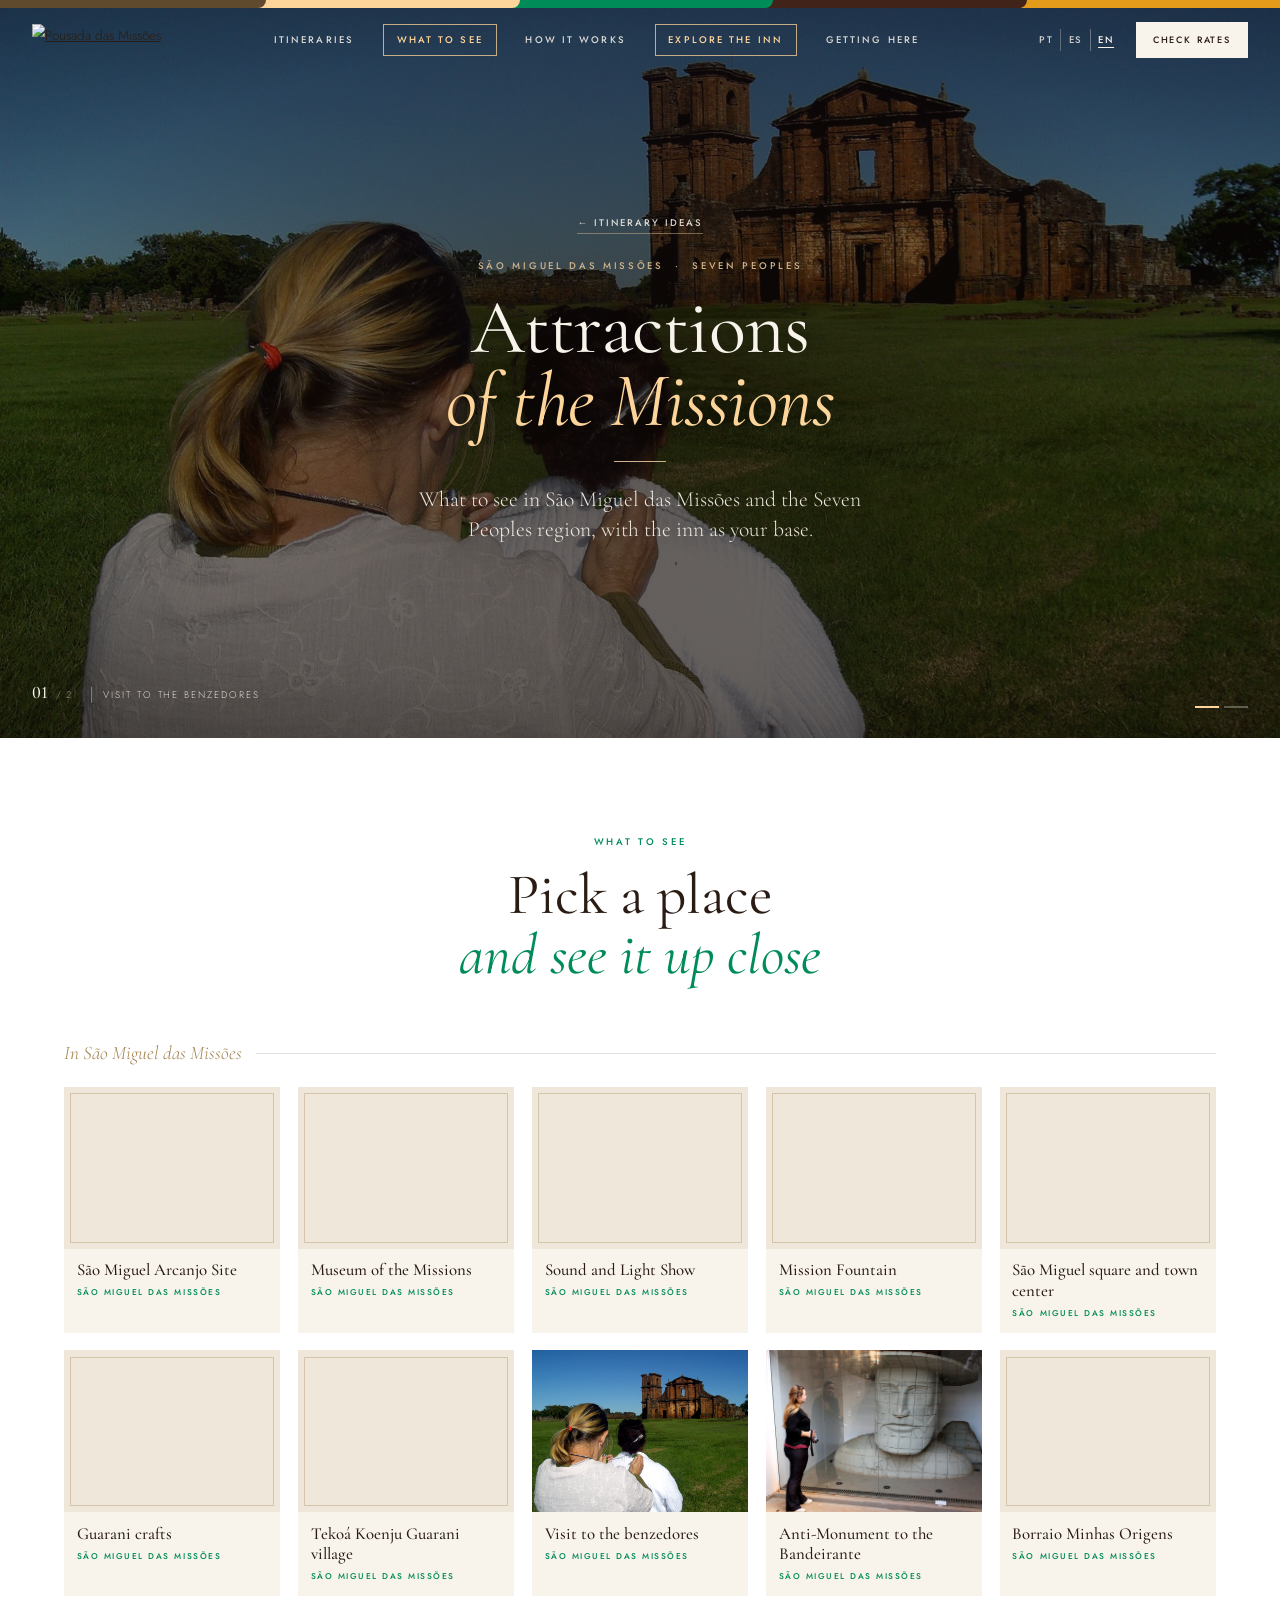
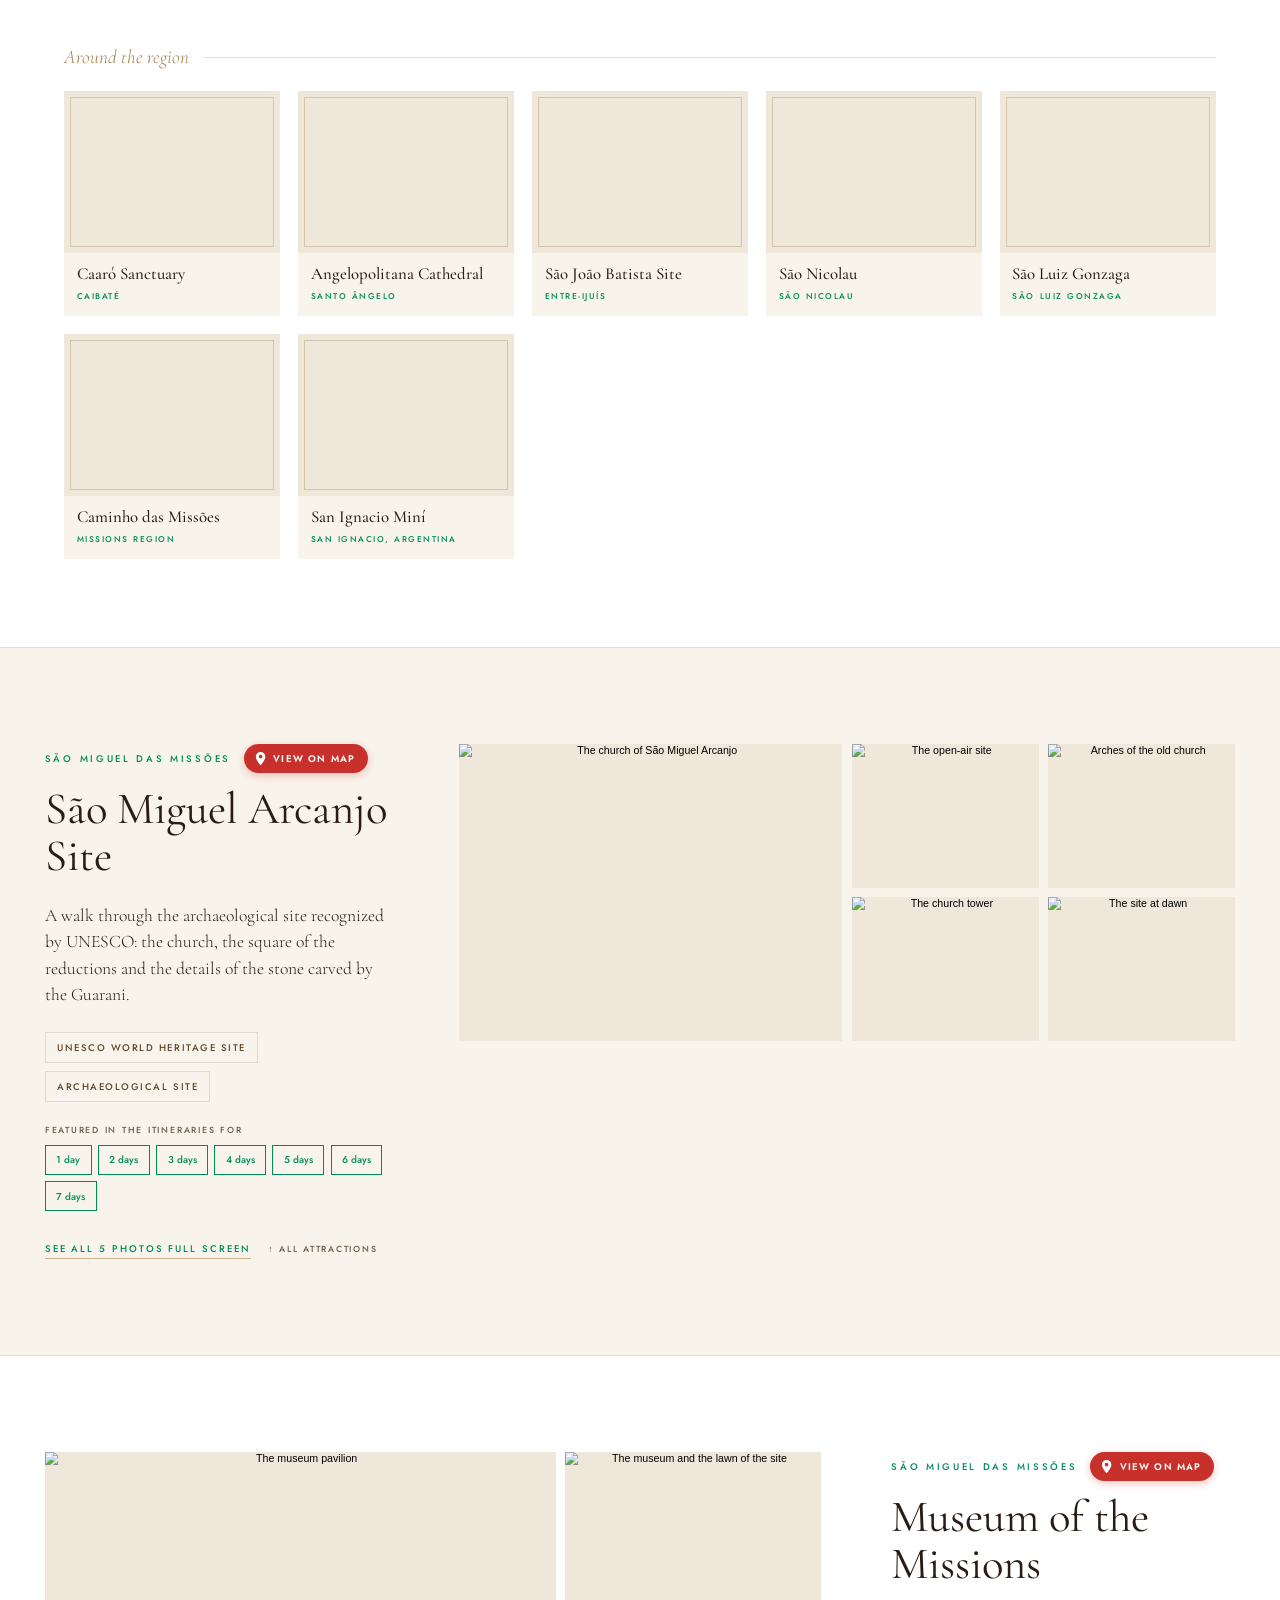
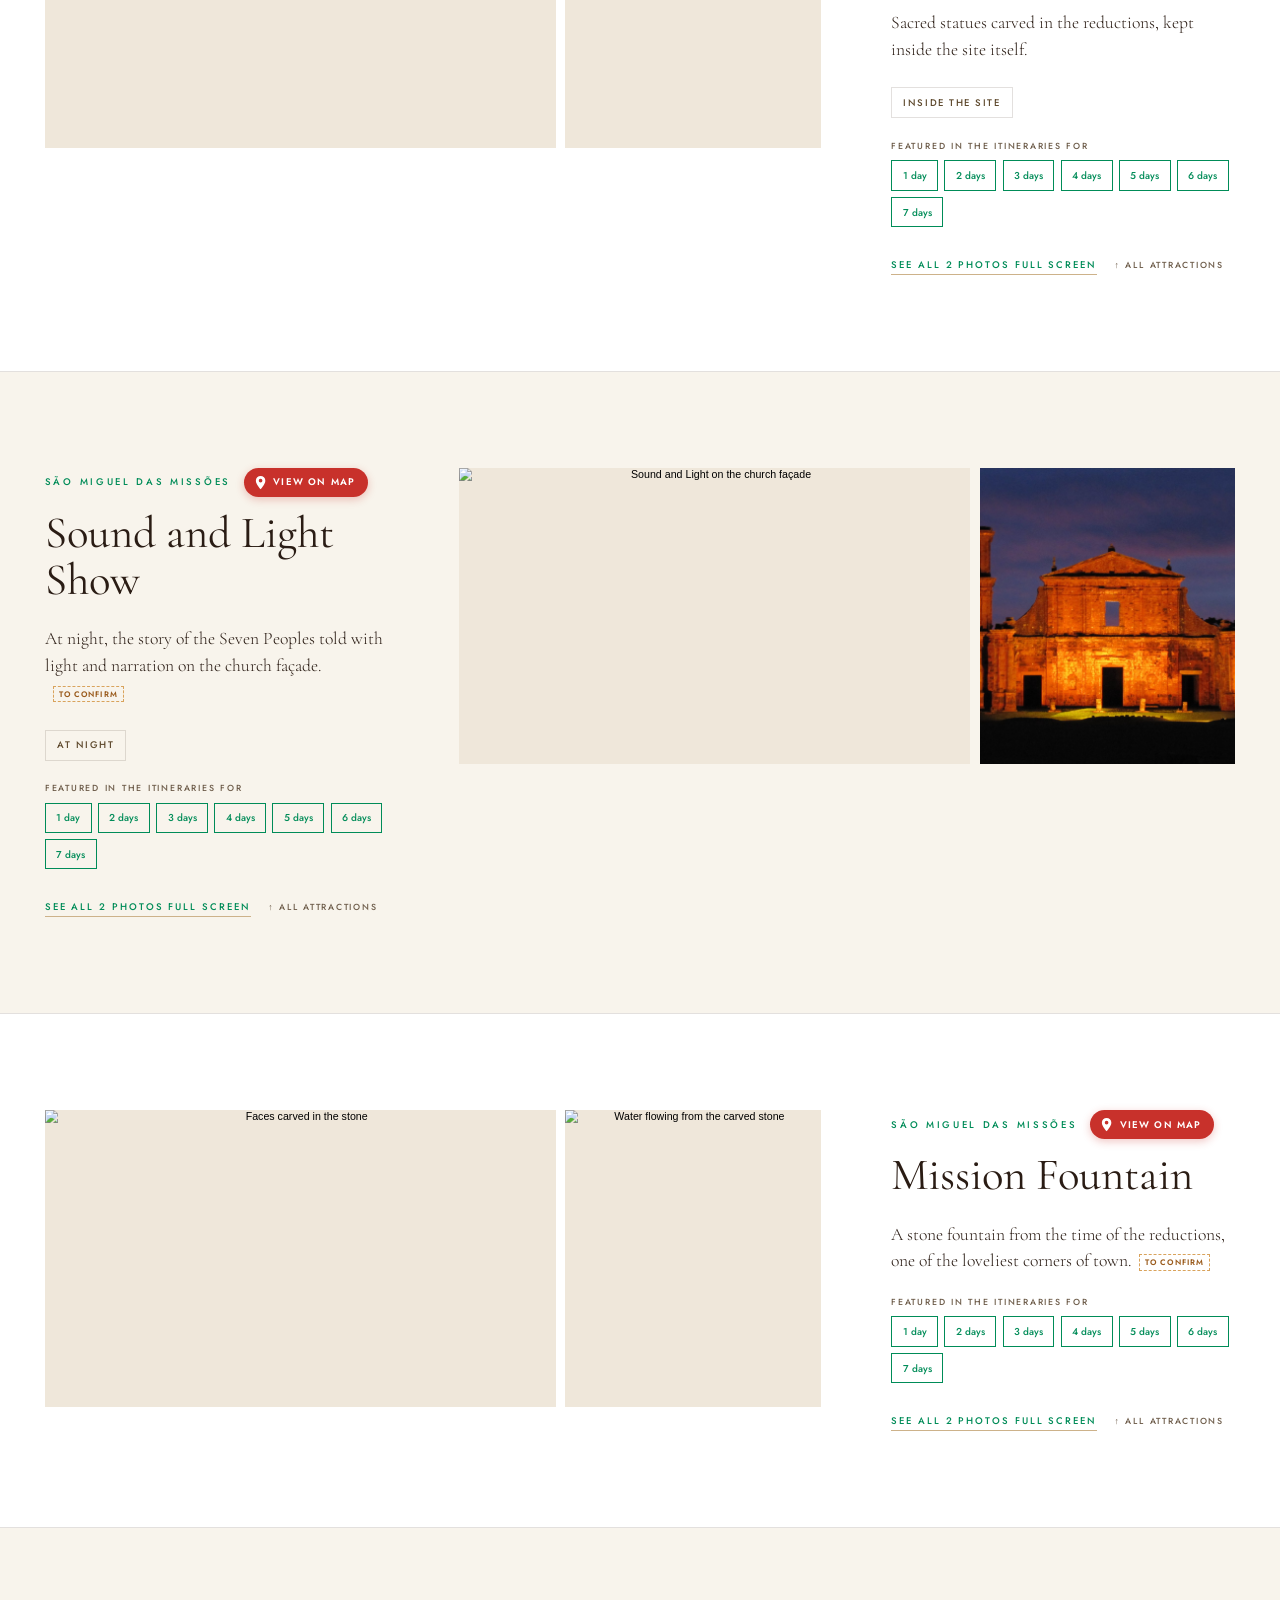
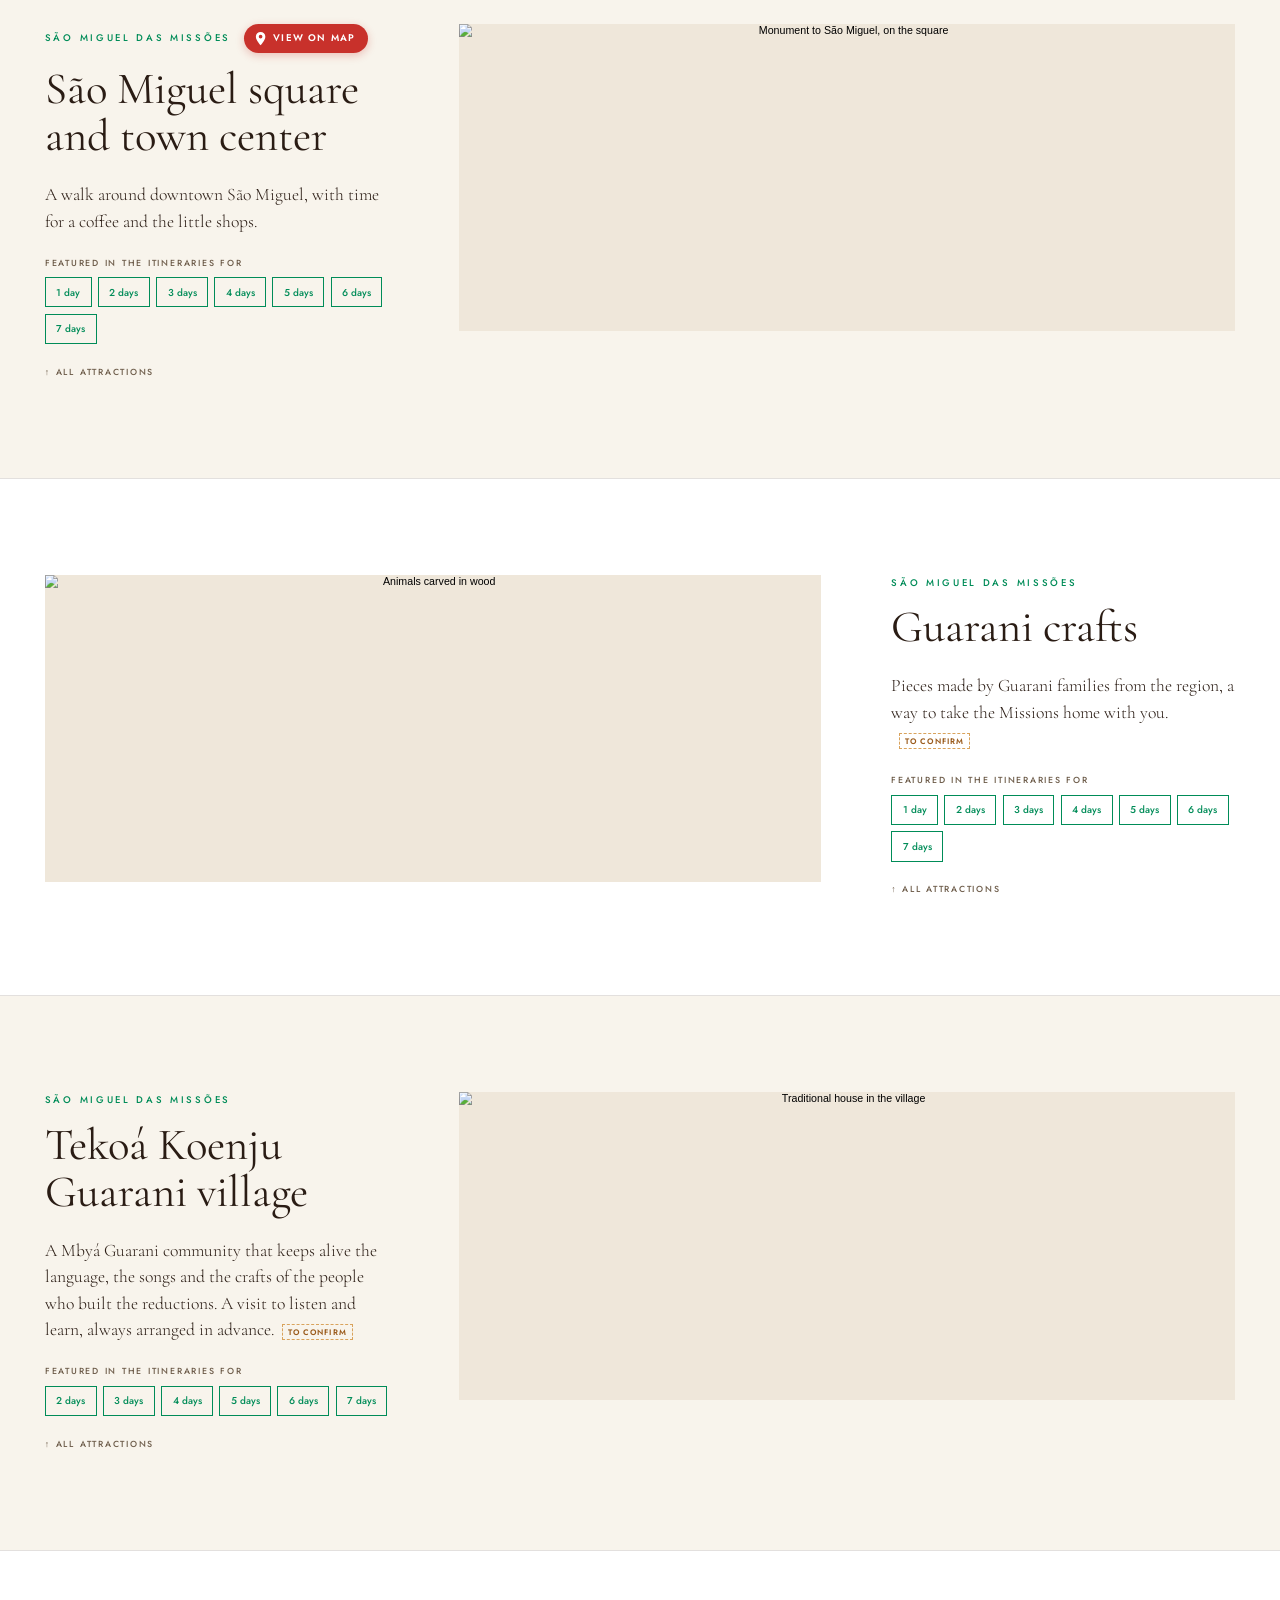
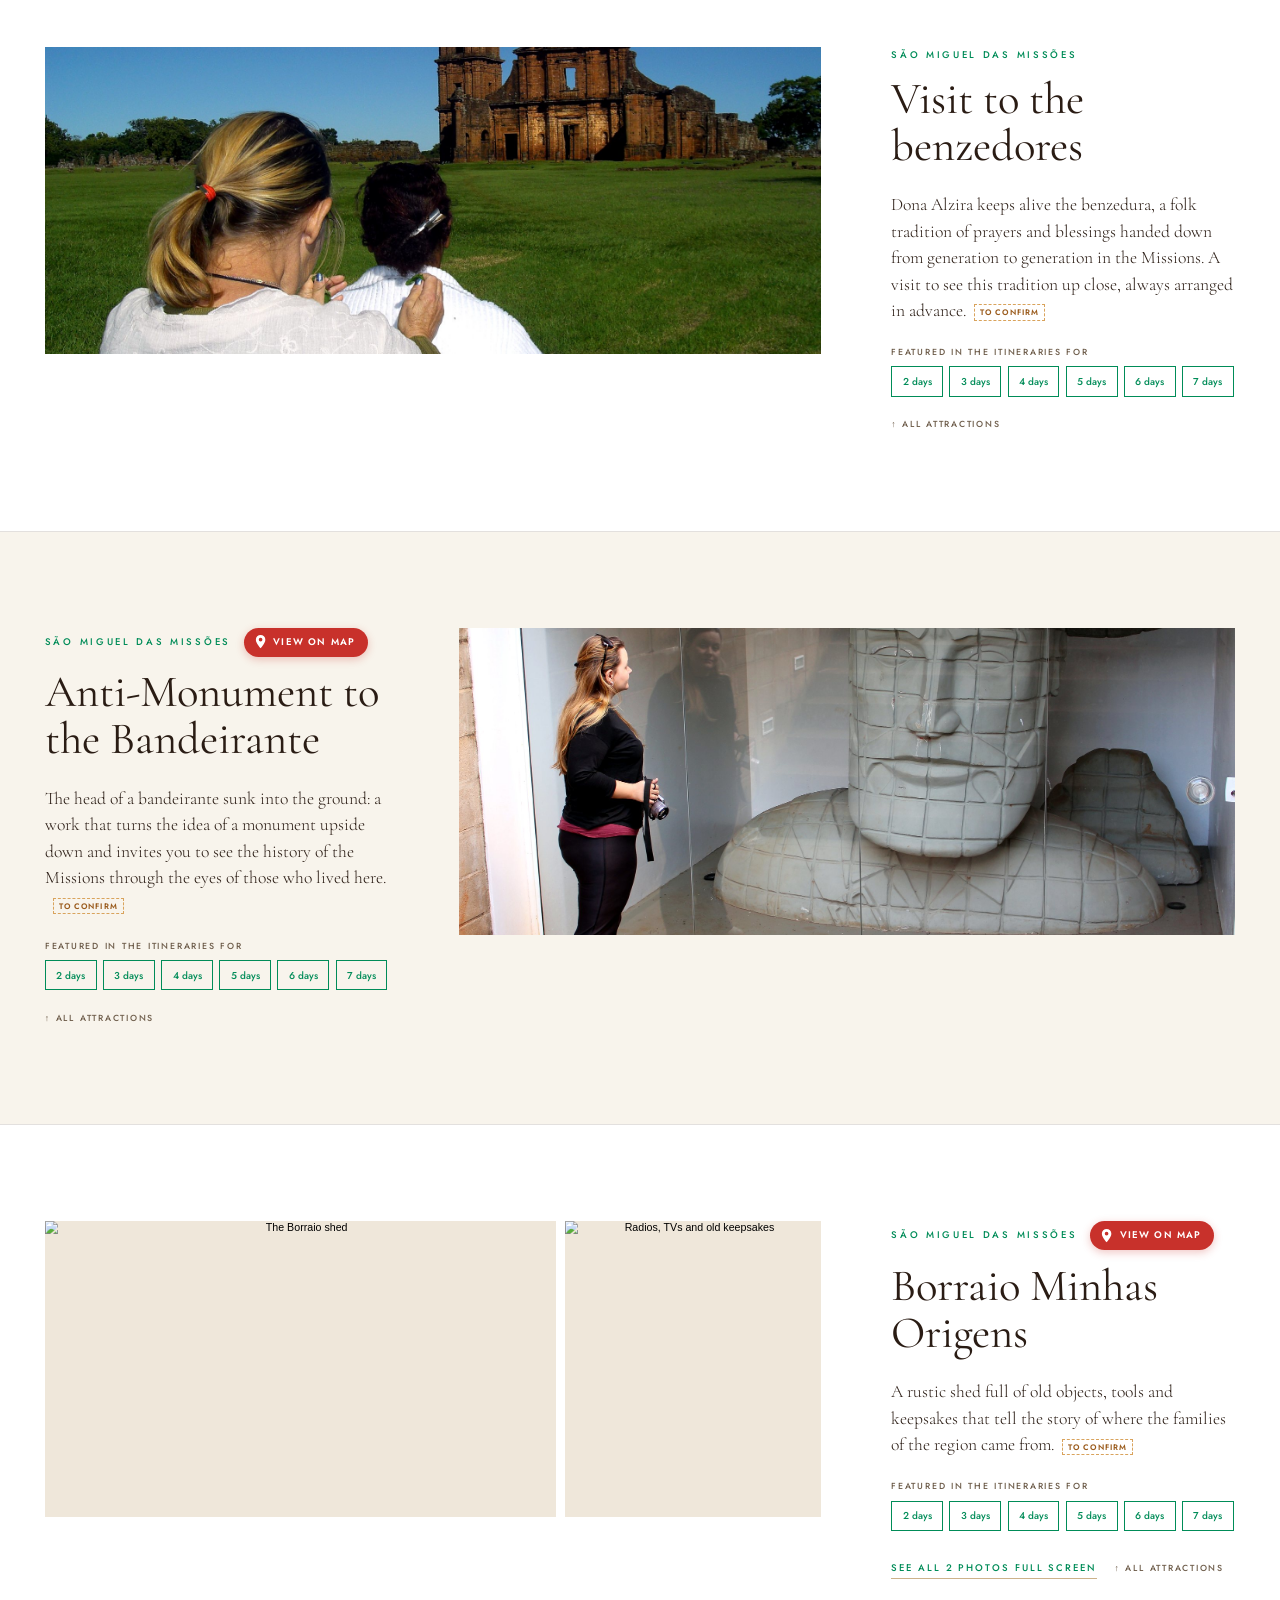
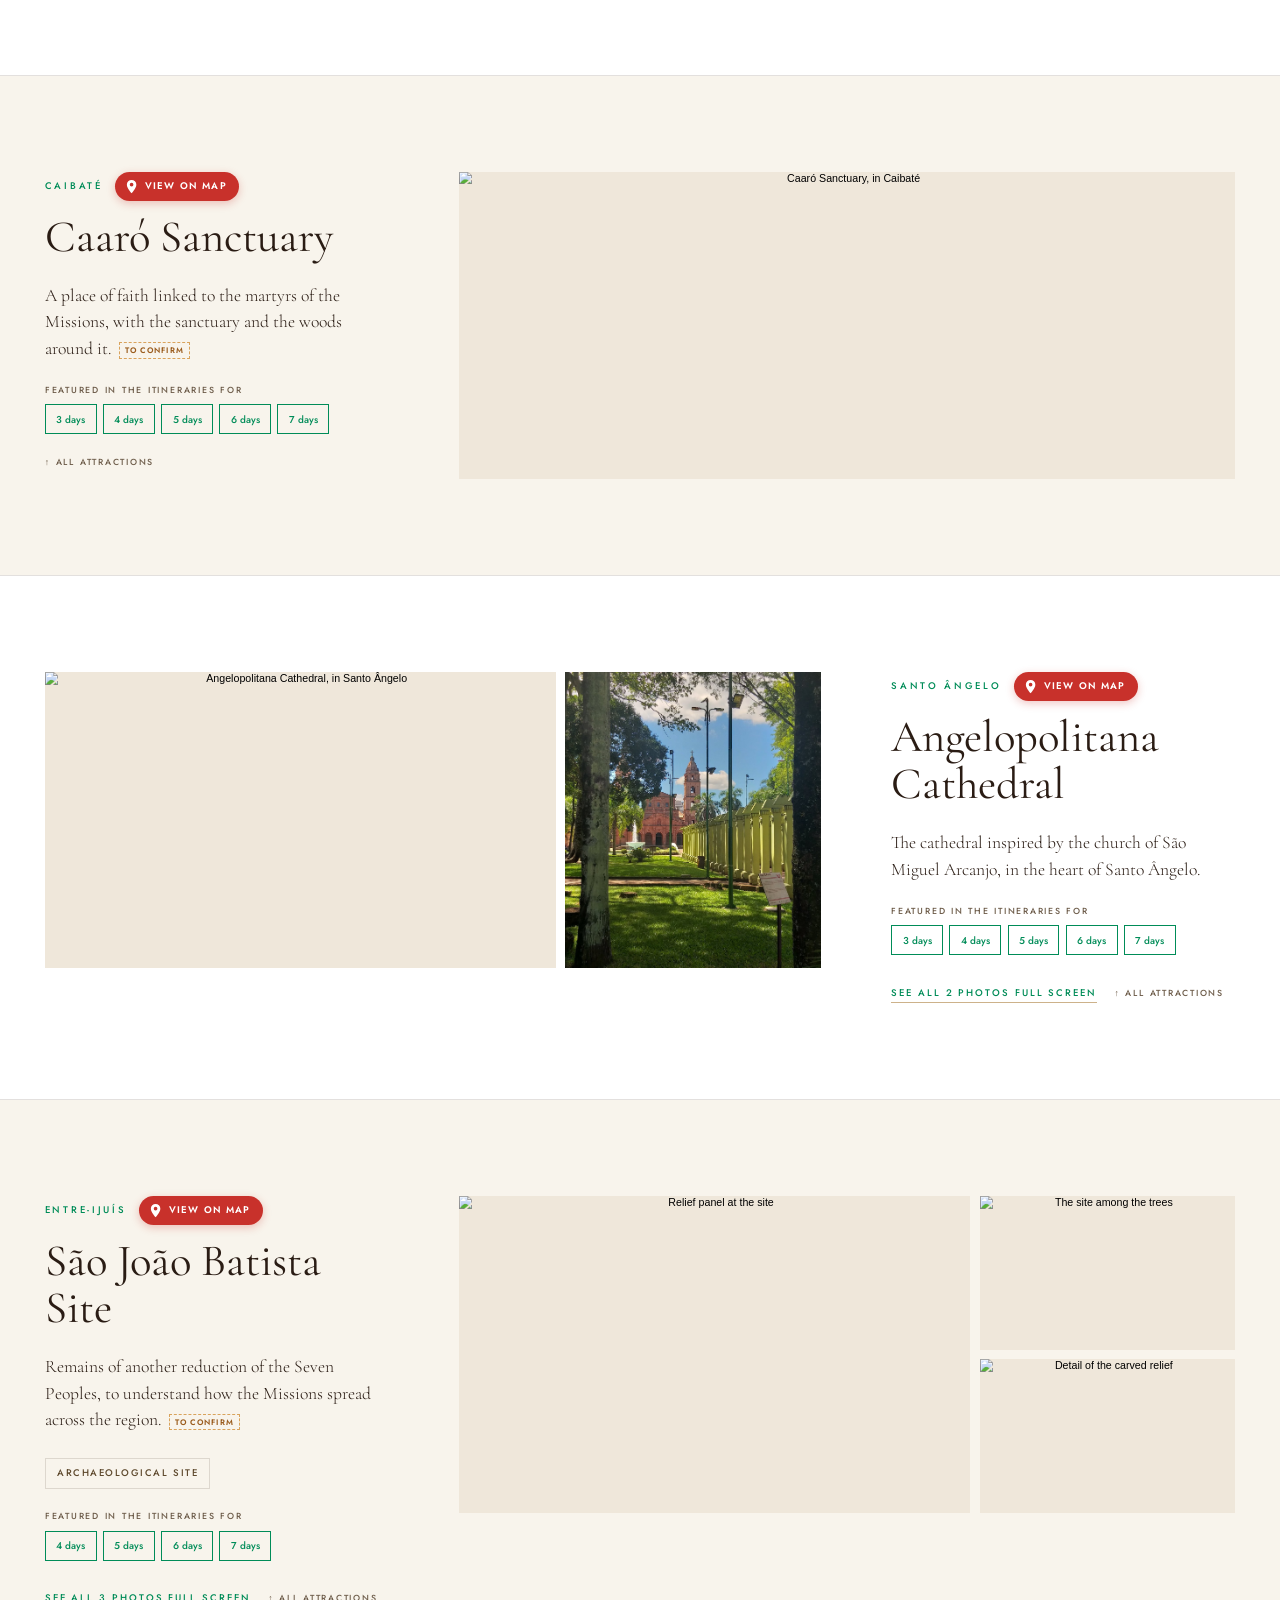
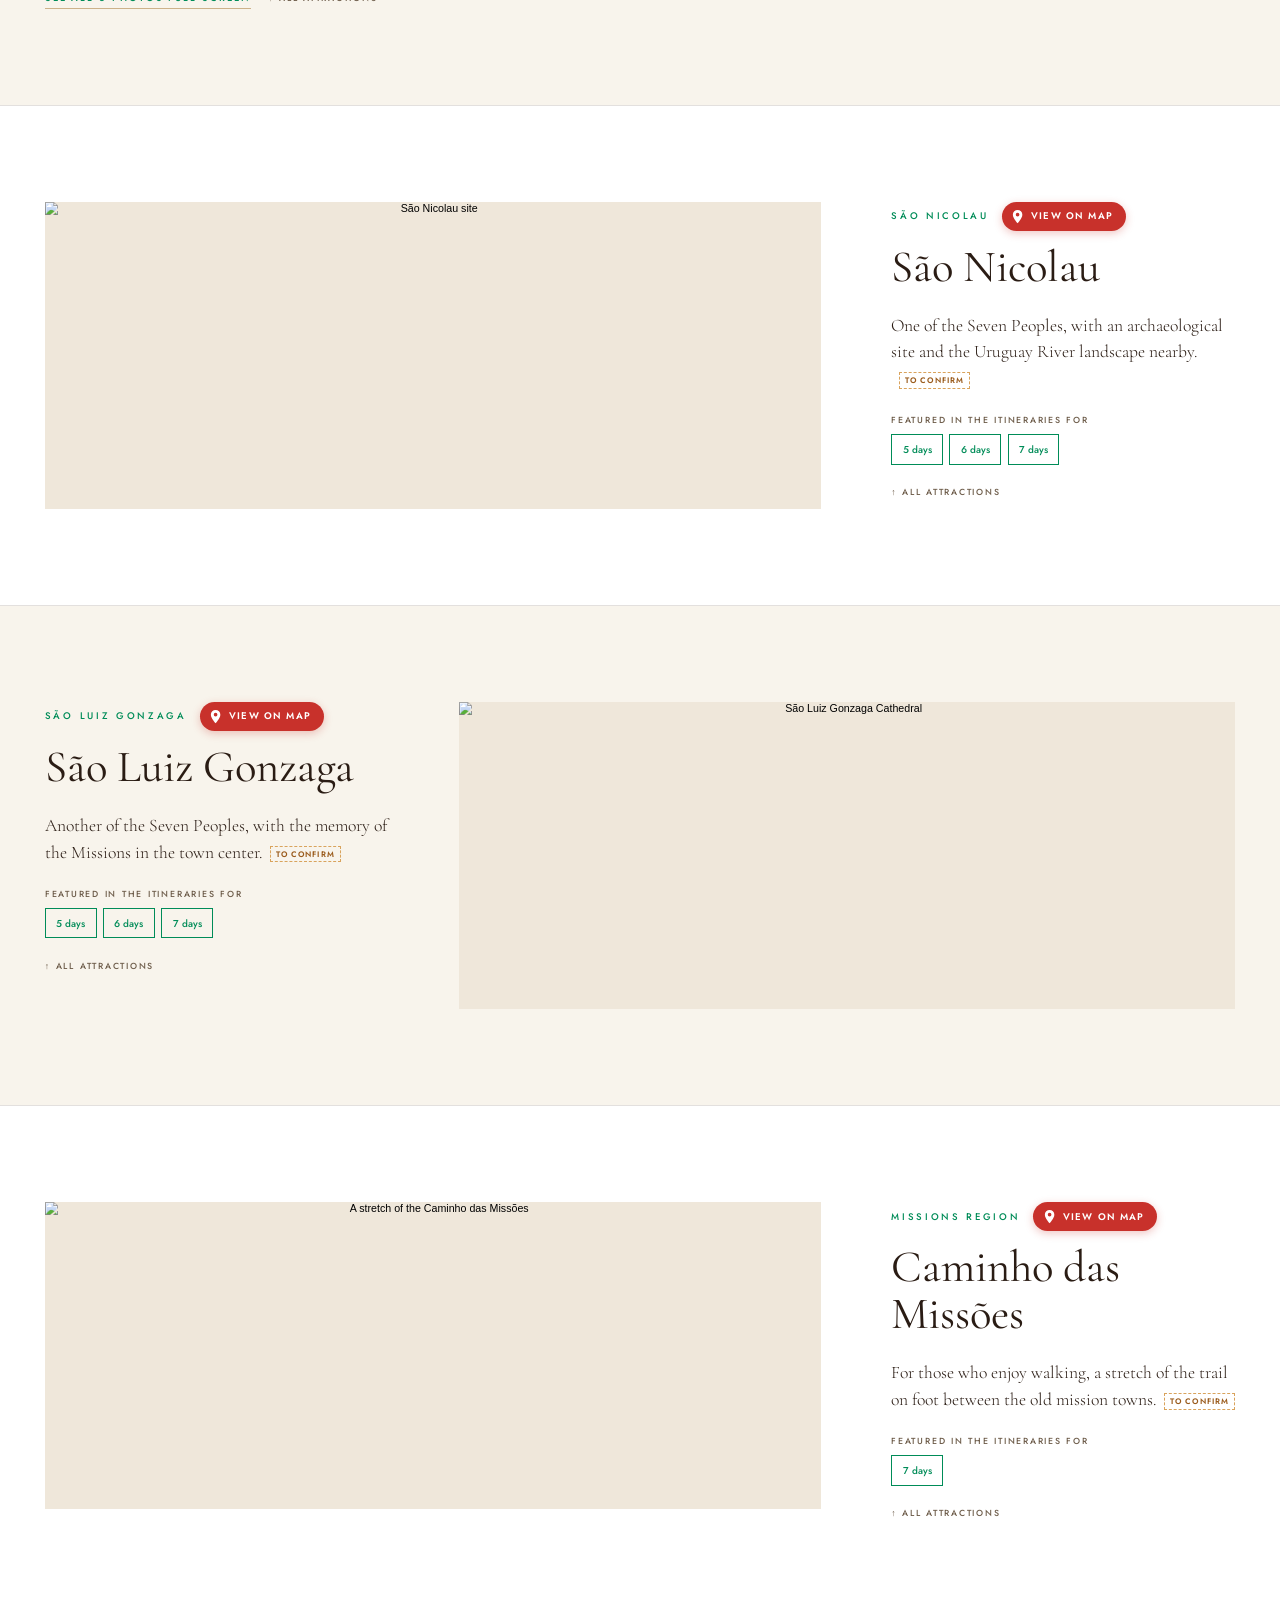
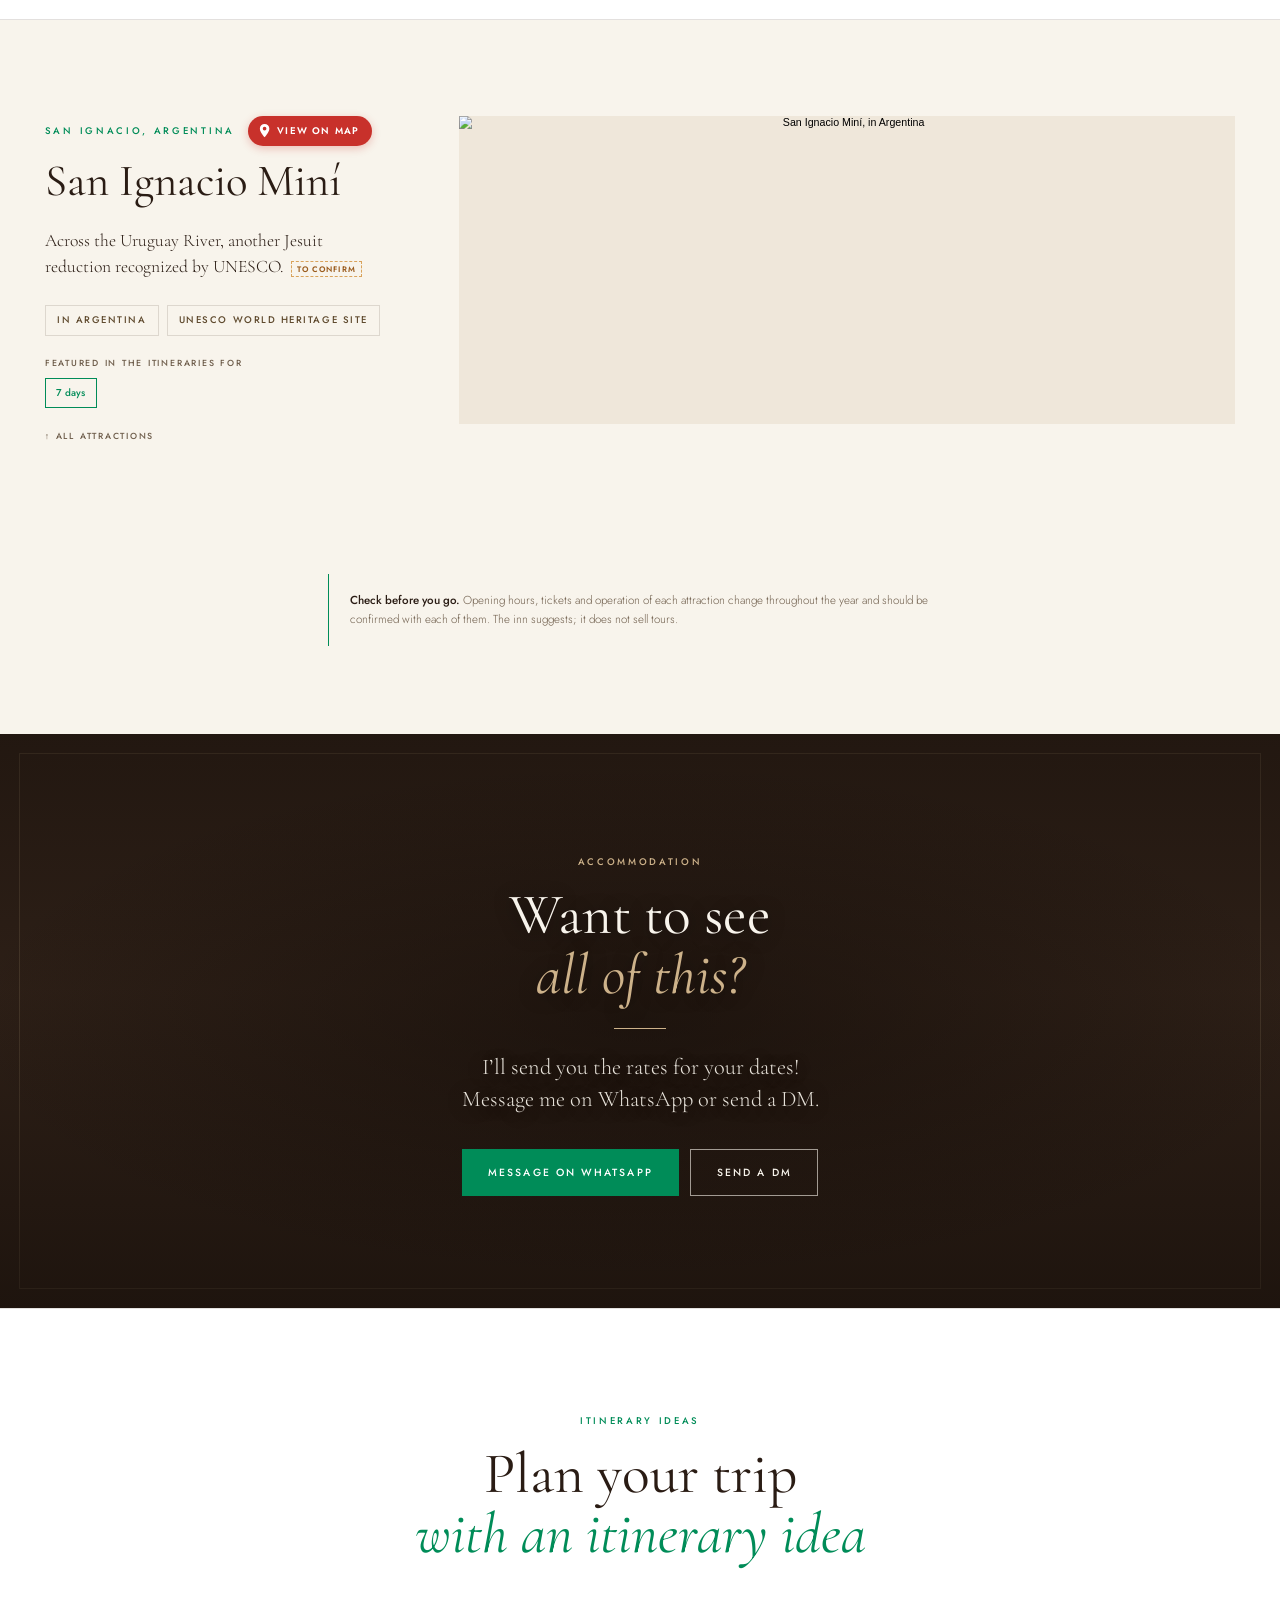
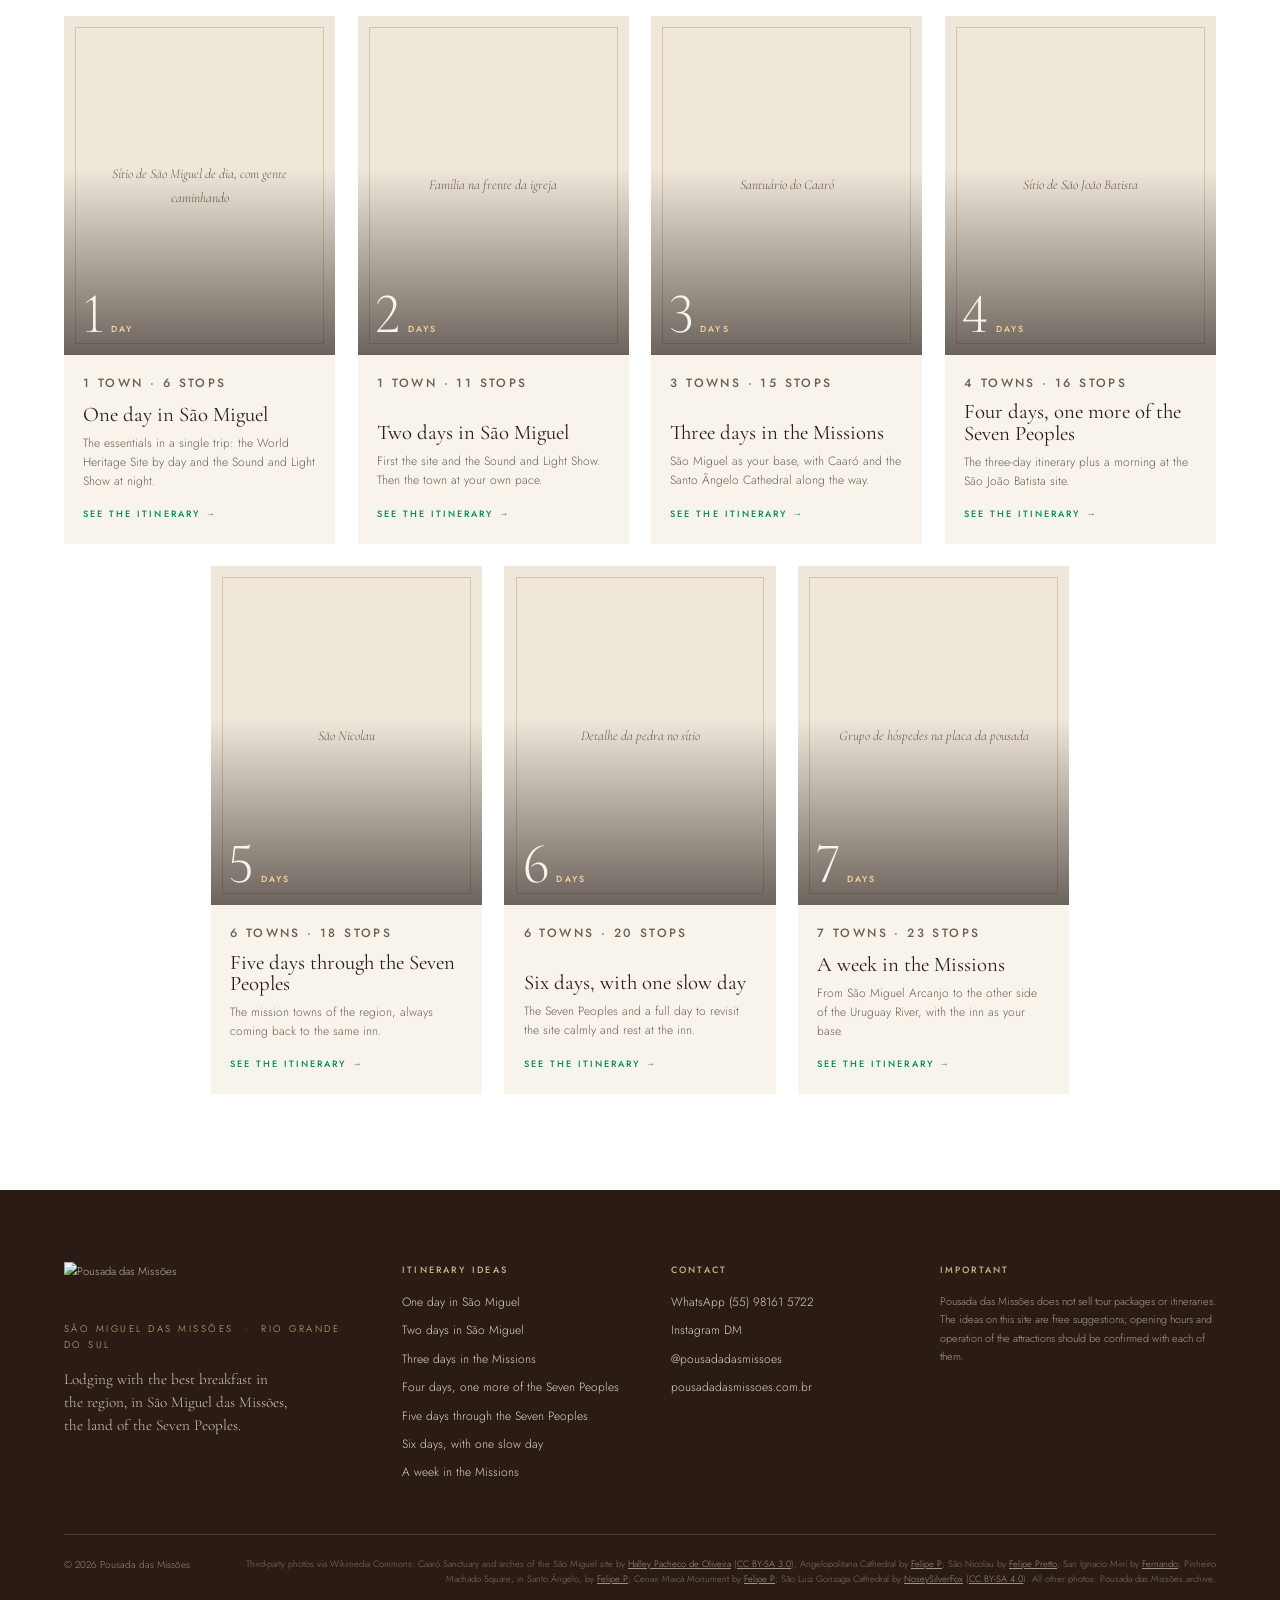
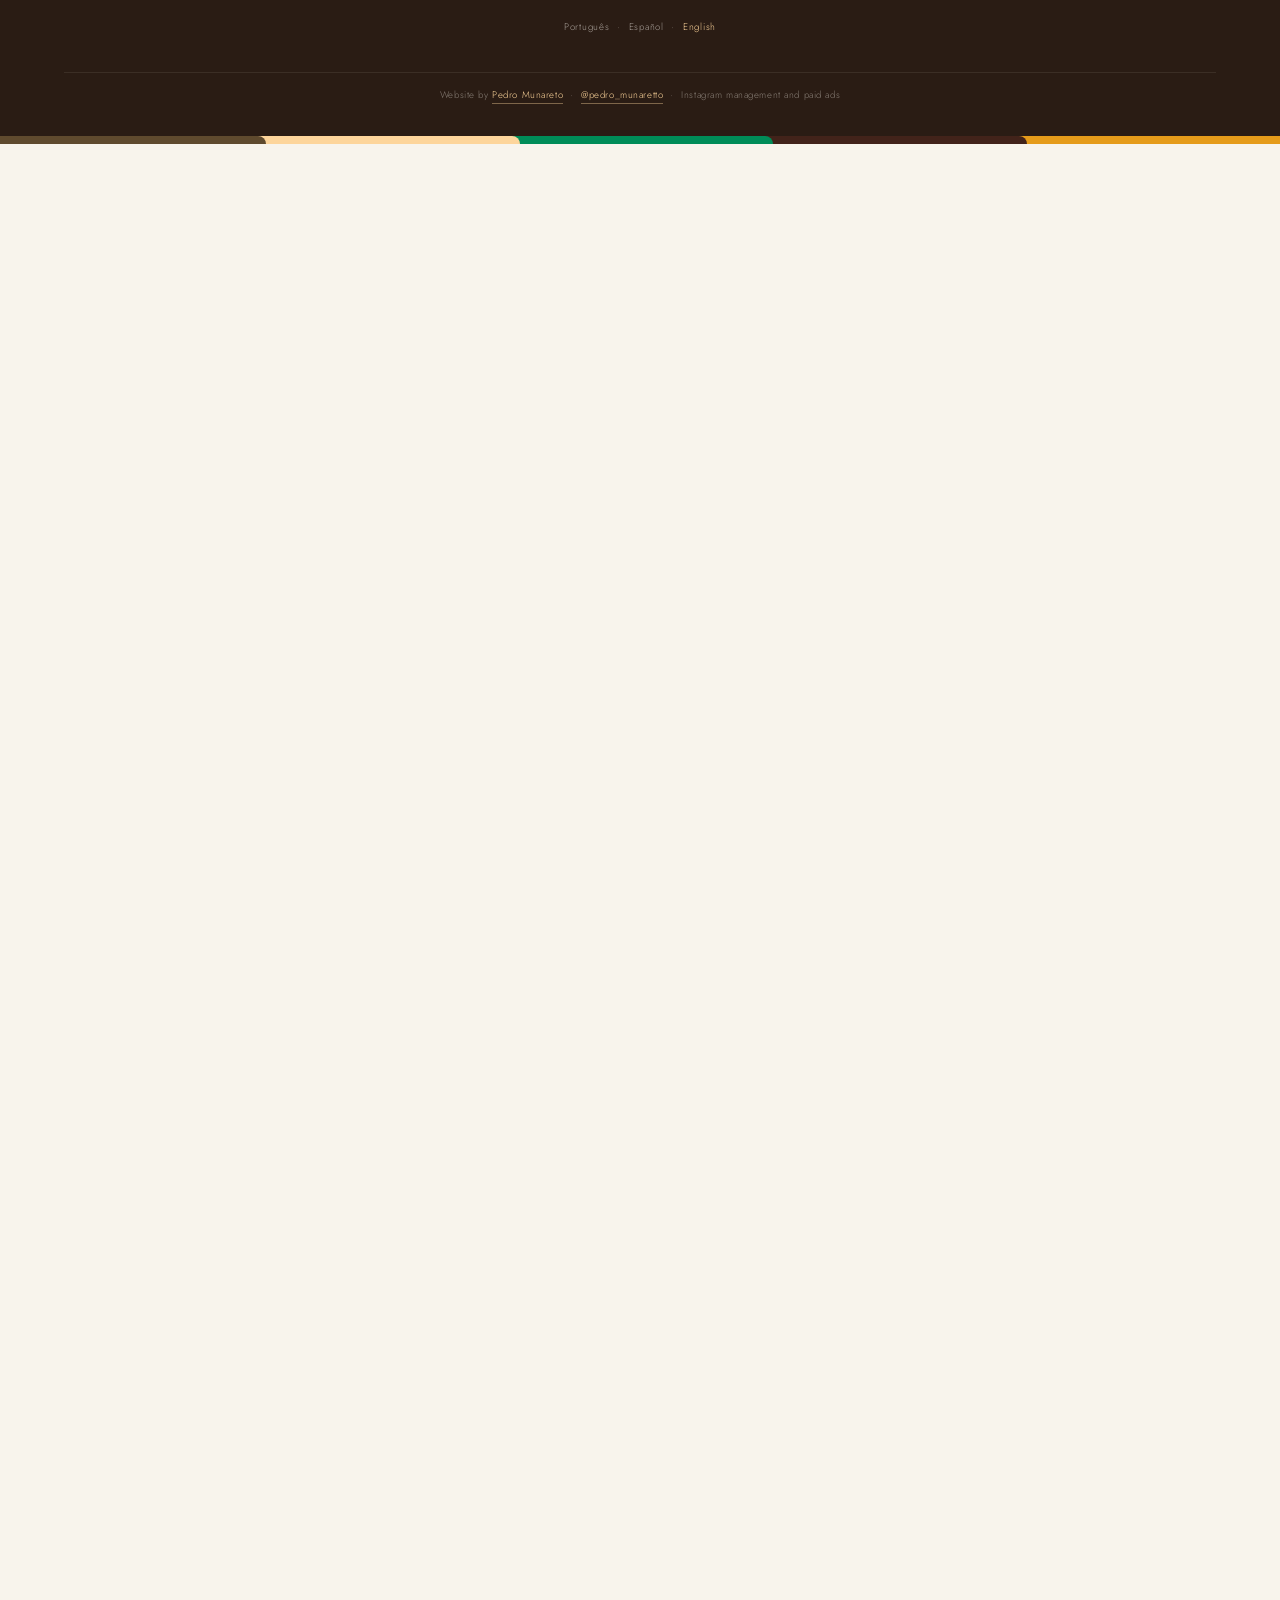
==== commit 4bf2cb20: "Fotos melhores: benzedura, Antimonumento, Som e Luz, Santo Angelo, cafe e Cenair Maica - Benzedores:" ====
--- a/pontos.html
+++ b/pontos.html
@@ -27,7 +27,7 @@
 <script>/* idioma antes de desenhar a pagina: ?lang=, escolha da sessao ou idioma do navegador (pt, es ou en). Ingles: navegador em ingles ou em outra lingua, fora do fuso do Brasil */
 (function(){var l='pt',e=0;try{var q=/[?&]lang=(pt|es|en)\b/.exec(location.search);if(q){l=q[1];e=1}else{try{localStorage.removeItem('lang')}catch(y){}var s=sessionStorage.getItem('lang');if(s==='pt'||s==='es'||s==='en'){l=s;e=1}else{var n=navigator.languages||[navigator.language||''],g='en';for(var i=0;i<n.length;i++){var c=String(n[i]).toLowerCase().slice(0,2);if(c==='pt'||c==='es'||c==='en'){g=c;break}}if(g==='en'){var z='';try{z=Intl.DateTimeFormat().resolvedOptions().timeZone||''}catch(w){}if(/^America\/(Sao_Paulo|Bahia|Fortaleza|Recife|Belem|Manaus|Cuiaba|Campo_Grande|Porto_Velho|Boa_Vista|Rio_Branco|Araguaina|Maceio|Santarem|Noronha|Eirunepe)$/.test(z))g='pt'}l=g}}}catch(x){}
 window.IDIOMA=l;window.IDIOMA_ESCOLHIDO=e;if(l!=='pt'){var h=document.documentElement;h.lang=l;h.className+=' '+l+' trad';setTimeout(function(){h.className+=' pronto'},1500)}})();</script>
-<link rel="stylesheet" href="estilo.css?v=20261116d">
+<link rel="stylesheet" href="estilo.css?v=20261117a">
 </head>
 <body class="pag-pousada pag-pontos">
 
@@ -133,19 +133,20 @@
       <span data-en="São Nicolau by">São Nicolau por</span> <a href="https://commons.wikimedia.org/wiki/File:Ruinas_sao_nicolau3.jpg" target="_blank" rel="noopener">Felipe Pretto</a>;
       <span data-en="San Ignacio Miní by">San Ignacio Miní por</span> <a href="https://commons.wikimedia.org/wiki/File:Ruins_of_San_Ignacio_Min%C3%AD_-_Church.jpg" target="_blank" rel="noopener">Fernando</a>;
       <span data-es="Plaza Pinheiro Machado, en Santo Ângelo, por" data-en="Pinheiro Machado Square, in Santo Ângelo, by">Praça Pinheiro Machado, em Santo Ângelo, por</span> <a href="https://commons.wikimedia.org/wiki/File:Pra%C3%A7a_Pinheiro_Machado_Santo_Angelo.jpg" target="_blank" rel="noopener">Felipe P</a>;
+      <span data-es="Monumento a Cenair Maicá por" data-en="Cenair Maicá Monument by">Monumento a Cenair Maicá por</span> <a href="https://commons.wikimedia.org/wiki/File:Monumento_Cenair_Maic%C3%A1.jpg" target="_blank" rel="noopener">Felipe P</a>;
       <span data-en="São Luiz Gonzaga Cathedral by">Catedral de São Luiz Gonzaga por</span> <a href="https://commons.wikimedia.org/wiki/File:Cathedral_Basilica_S%C3%A3o_Luiz_Gonzaga,_%D1%81ampan%C3%A1rio.jpg" target="_blank" rel="noopener">NoseySilverFox</a>
-      (<a href="https://creativecommons.org/licenses/by-sa/4.0/deed.pt-br" target="_blank" rel="noopener">CC BY-SA 4.0</a>);
-      <span data-es="iglesia de noche por" data-en="church at night by">igreja à noite por</span> <a href="https://commons.wikimedia.org/wiki/File:Igreja_jesu%C3%ADtica_a_noite_em_S%C3%A3o_Miguel_das_Miss%C3%B5es,_RS.jpg" target="_blank" rel="noopener">Herr stahlhoefer</a> <span data-es="(dominio público). Las demás fotos: archivo de la Pousada das Missões." data-en="(public domain). All other photos: Pousada das Missões archive.">(domínio público). Demais fotos: acervo da Pousada das Missões.</span></p>
+      (<a href="https://creativecommons.org/licenses/by-sa/4.0/deed.pt-br" target="_blank" rel="noopener">CC BY-SA 4.0</a>).
+      <span data-es="Las demás fotos: archivo de la Pousada das Missões." data-en="All other photos: Pousada das Missões archive.">Demais fotos: acervo da Pousada das Missões.</span></p>
     <p class="rodape-idiomas"><a class="js-idioma" data-lang="pt" lang="pt-BR" hreflang="pt-BR">Português</a> &nbsp;·&nbsp; <a class="js-idioma" data-lang="es" lang="es" hreflang="es">Español</a> &nbsp;·&nbsp; <a class="js-idioma" data-lang="en" lang="en" hreflang="en">English</a></p>
     <p class="assinatura"><span data-es="Sitio desarrollado por" data-en="Website by">Site desenvolvido por</span> <a href="https://wa.me/5555991011436?text=Ol%C3%A1%20Pedro!%20Vi%20o%20site%20da%20Pousada%20das%20Miss%C3%B5es." target="_blank" rel="noopener">Pedro Munareto</a> &nbsp;·&nbsp; <a href="https://www.instagram.com/pedro_munaretto/" target="_blank" rel="noopener">@pedro_munaretto</a> &nbsp;·&nbsp; <span data-es="Gestión de Instagram y tráfico pago" data-en="Instagram management and paid ads">Gestão de Instagram e tráfego pago</span></p>
   </div>
 </footer>
 <div class="faixa faixa-base" aria-hidden="true"><i></i><i></i><i></i><i></i><i></i></div>
 
-<script src="roteiros.js?v=20261116d"></script>
-<script src="pontos.js?v=20261116d"></script>
-<script src="es.js?v=20261116d"></script>
-<script src="en.js?v=20261116d"></script>
-<script src="app.js?v=20261116d"></script>
+<script src="roteiros.js?v=20261117a"></script>
+<script src="pontos.js?v=20261117a"></script>
+<script src="es.js?v=20261117a"></script>
+<script src="en.js?v=20261117a"></script>
+<script src="app.js?v=20261117a"></script>
 </body>
 </html>
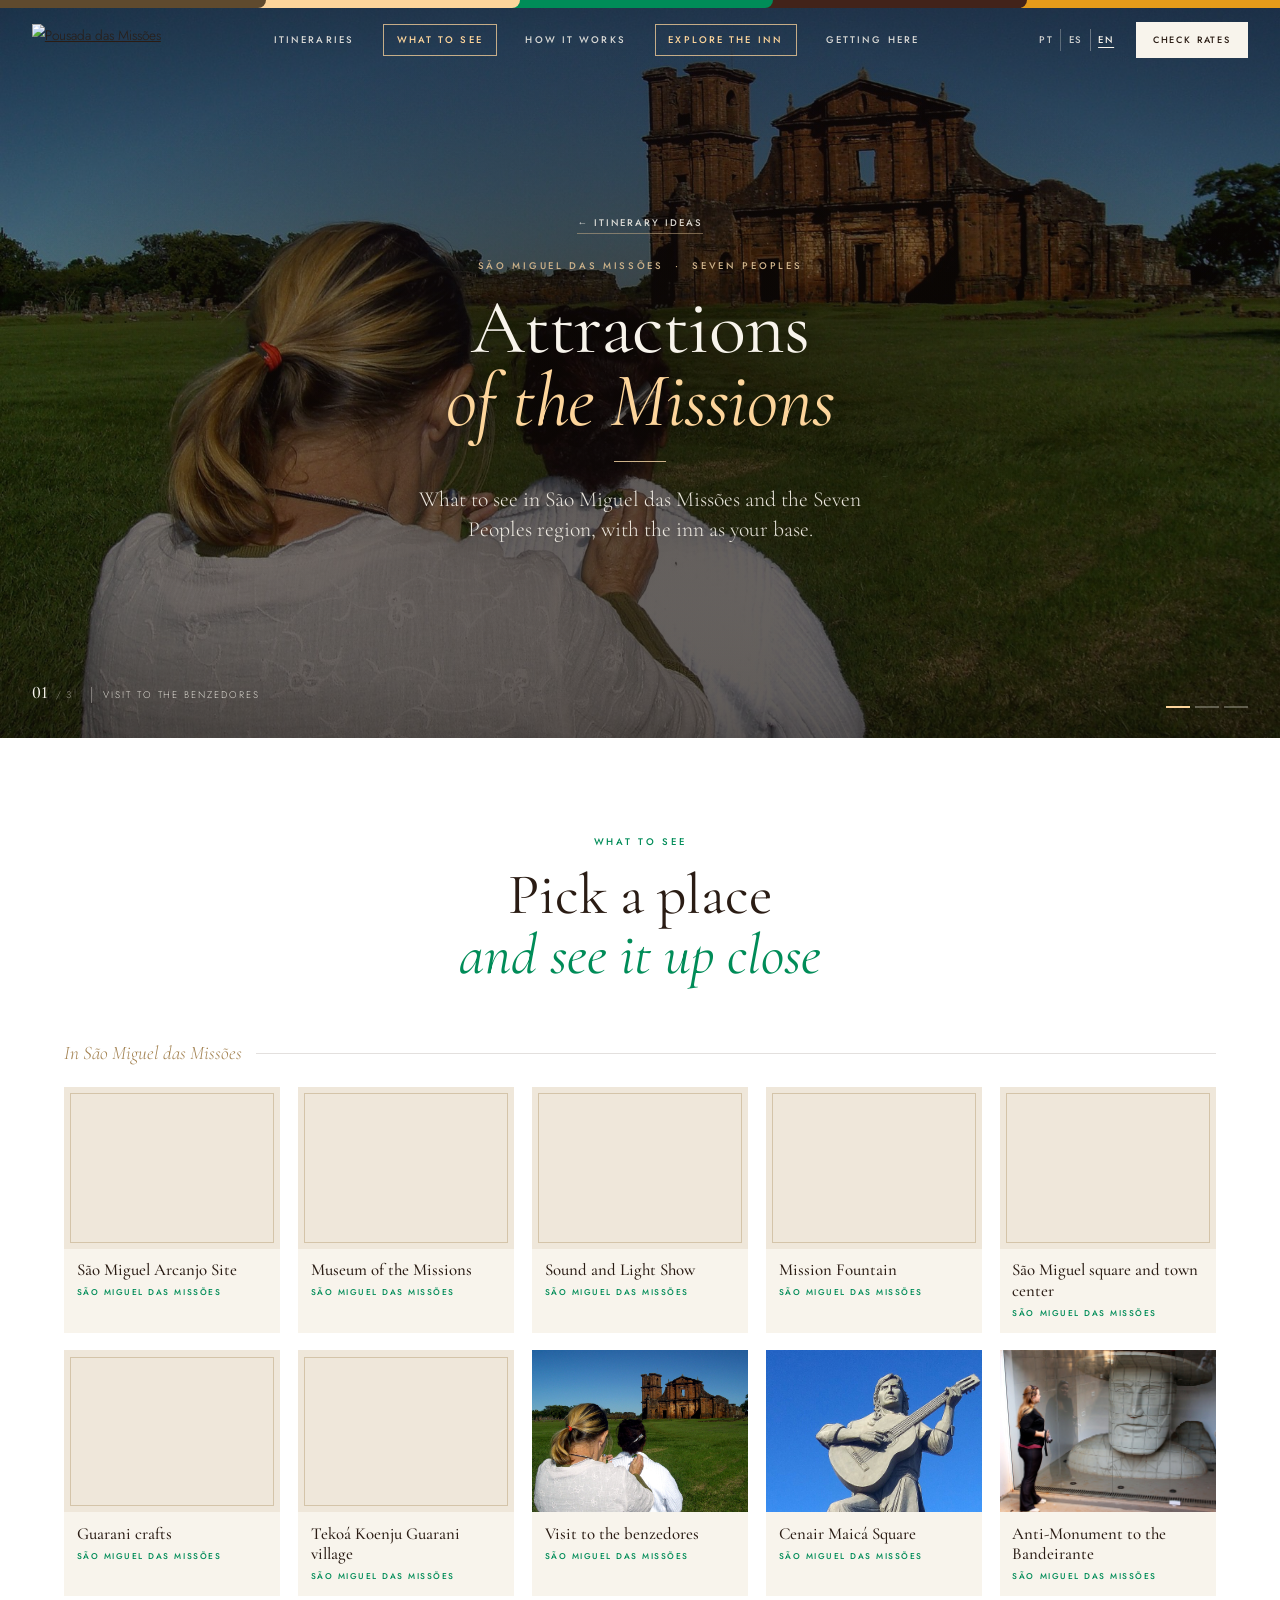
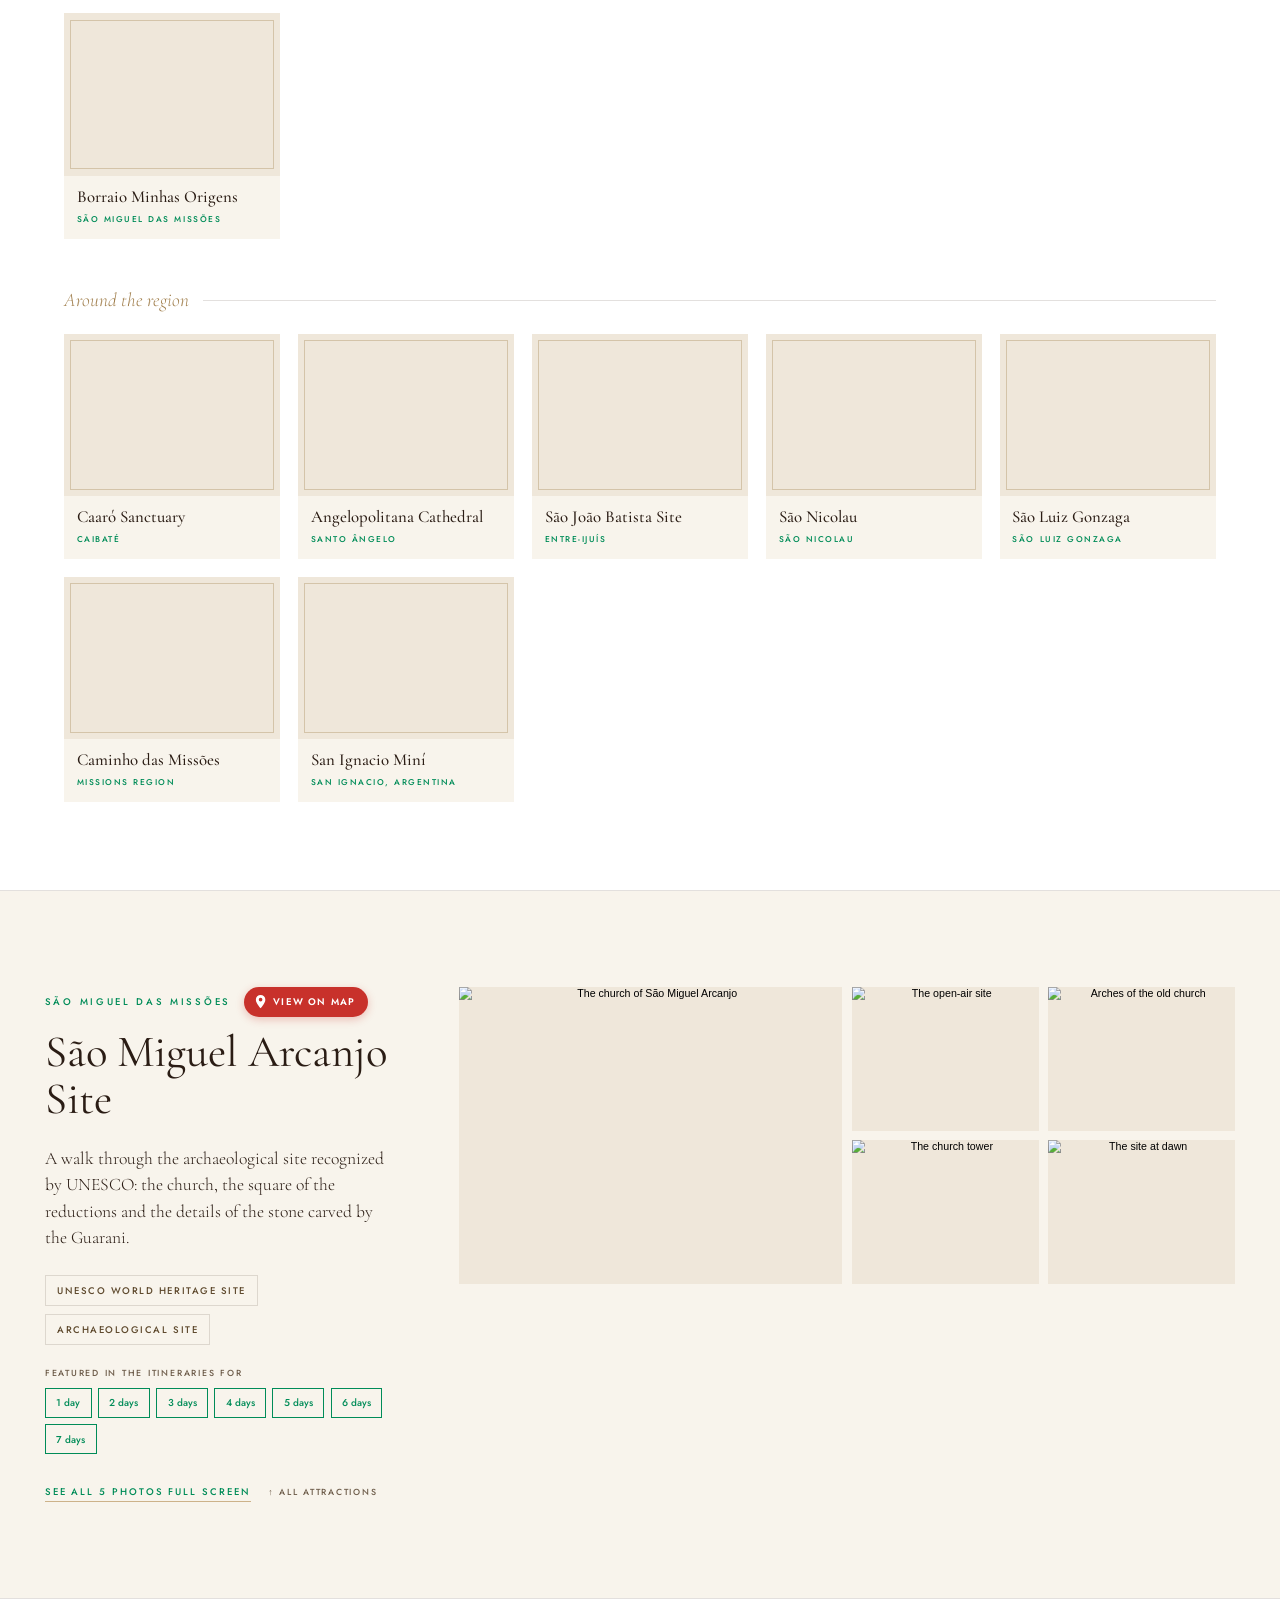
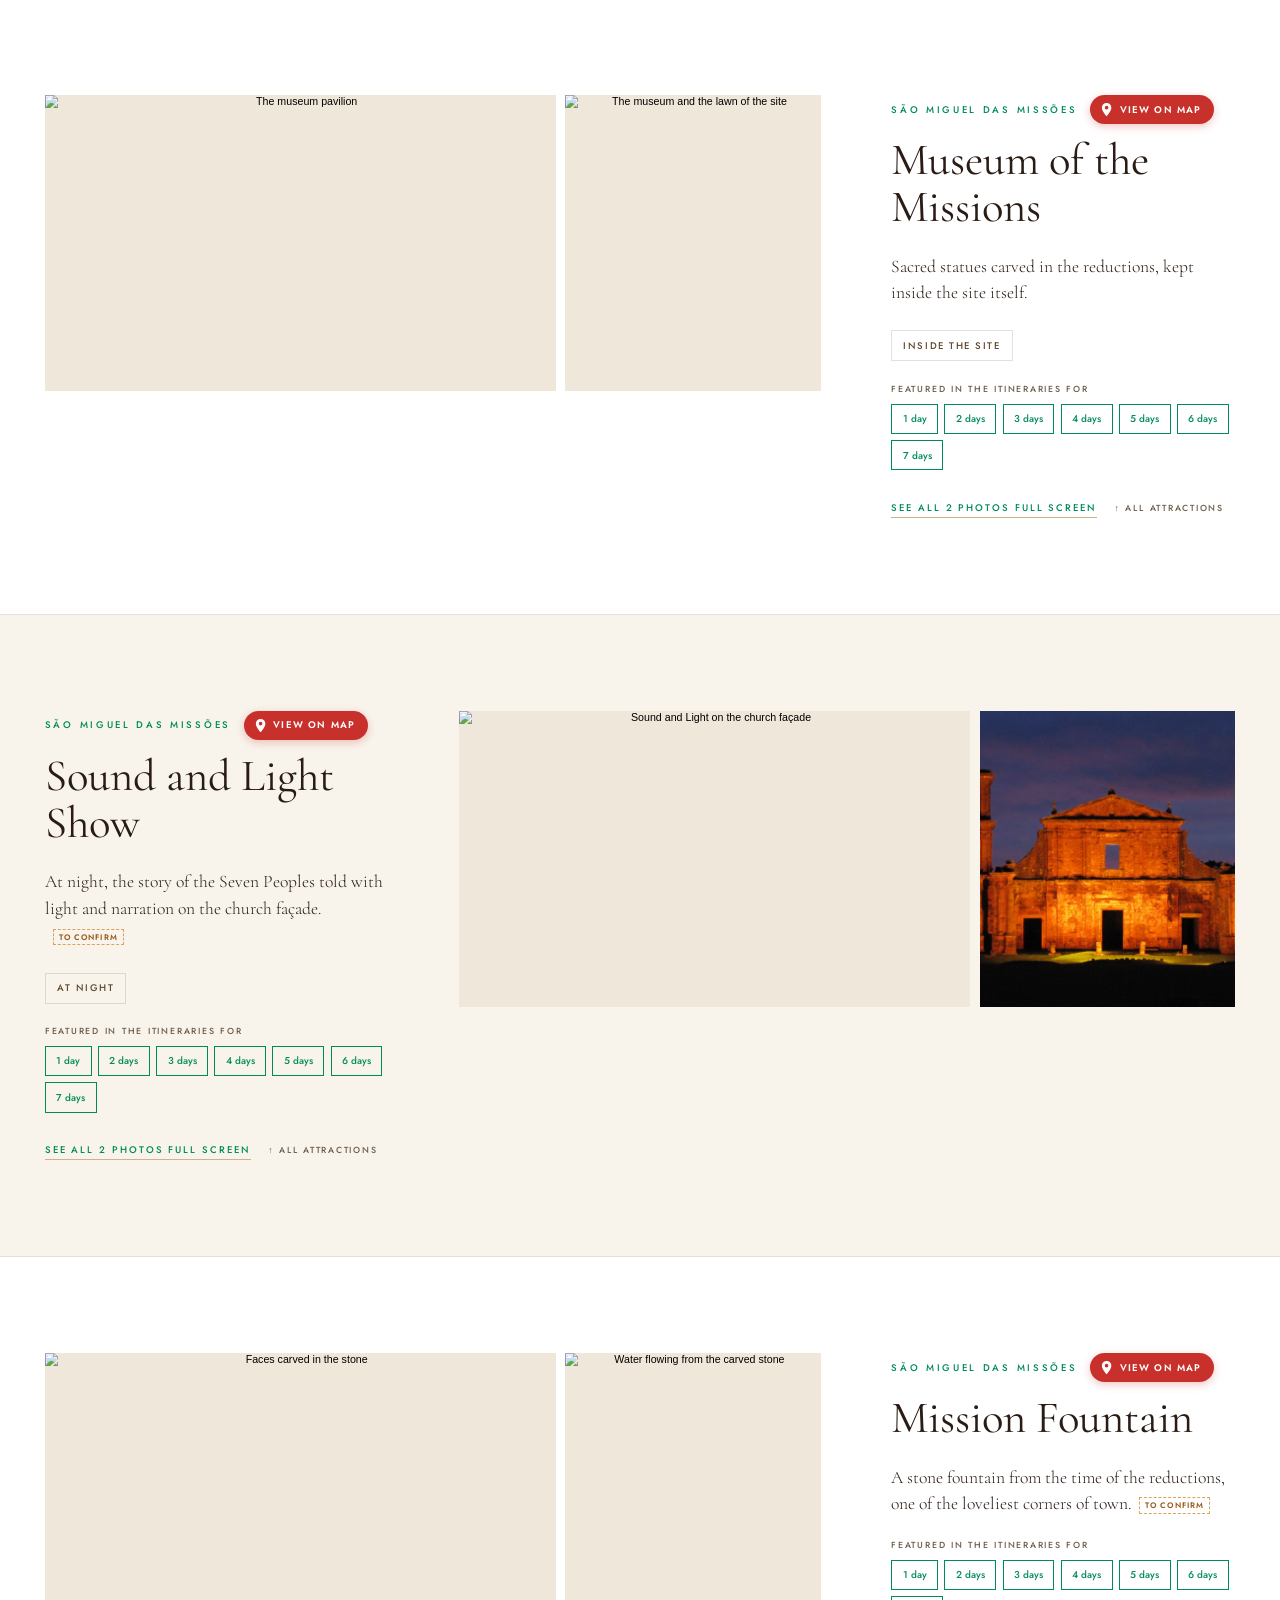
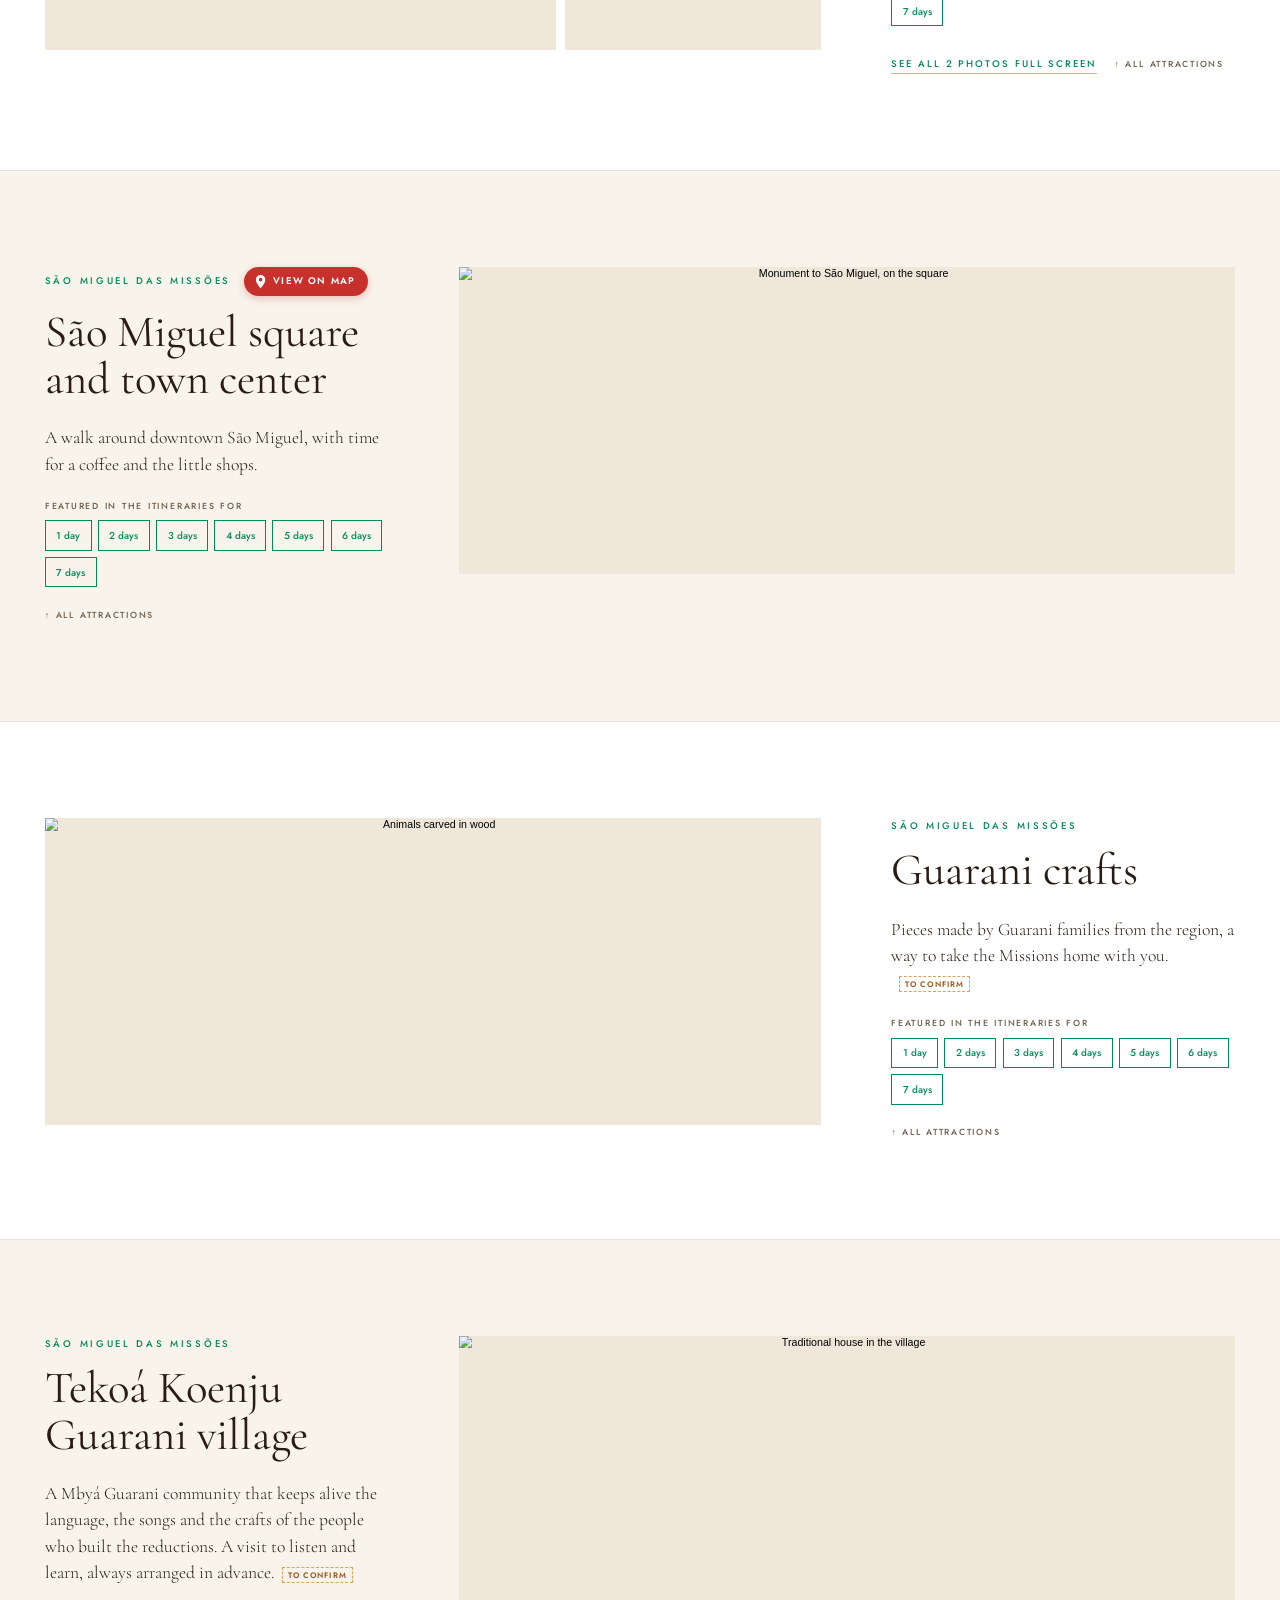
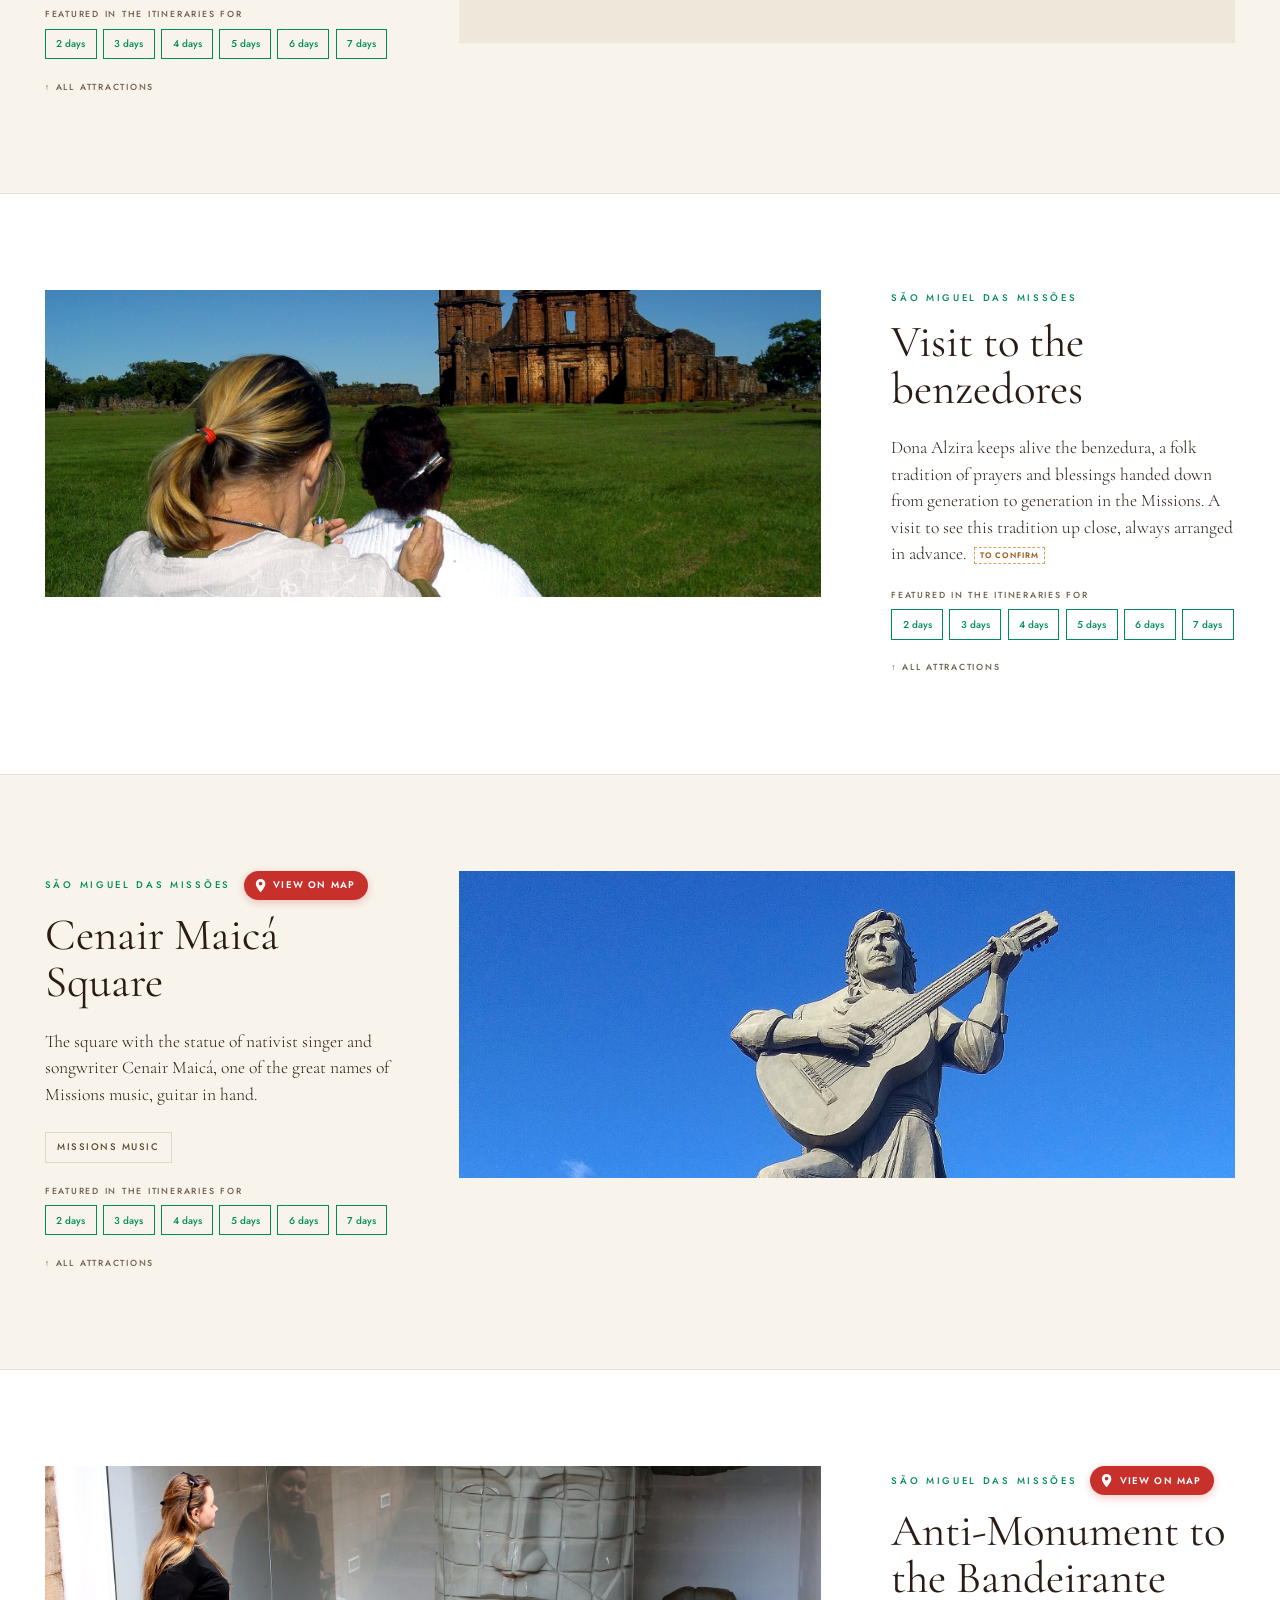
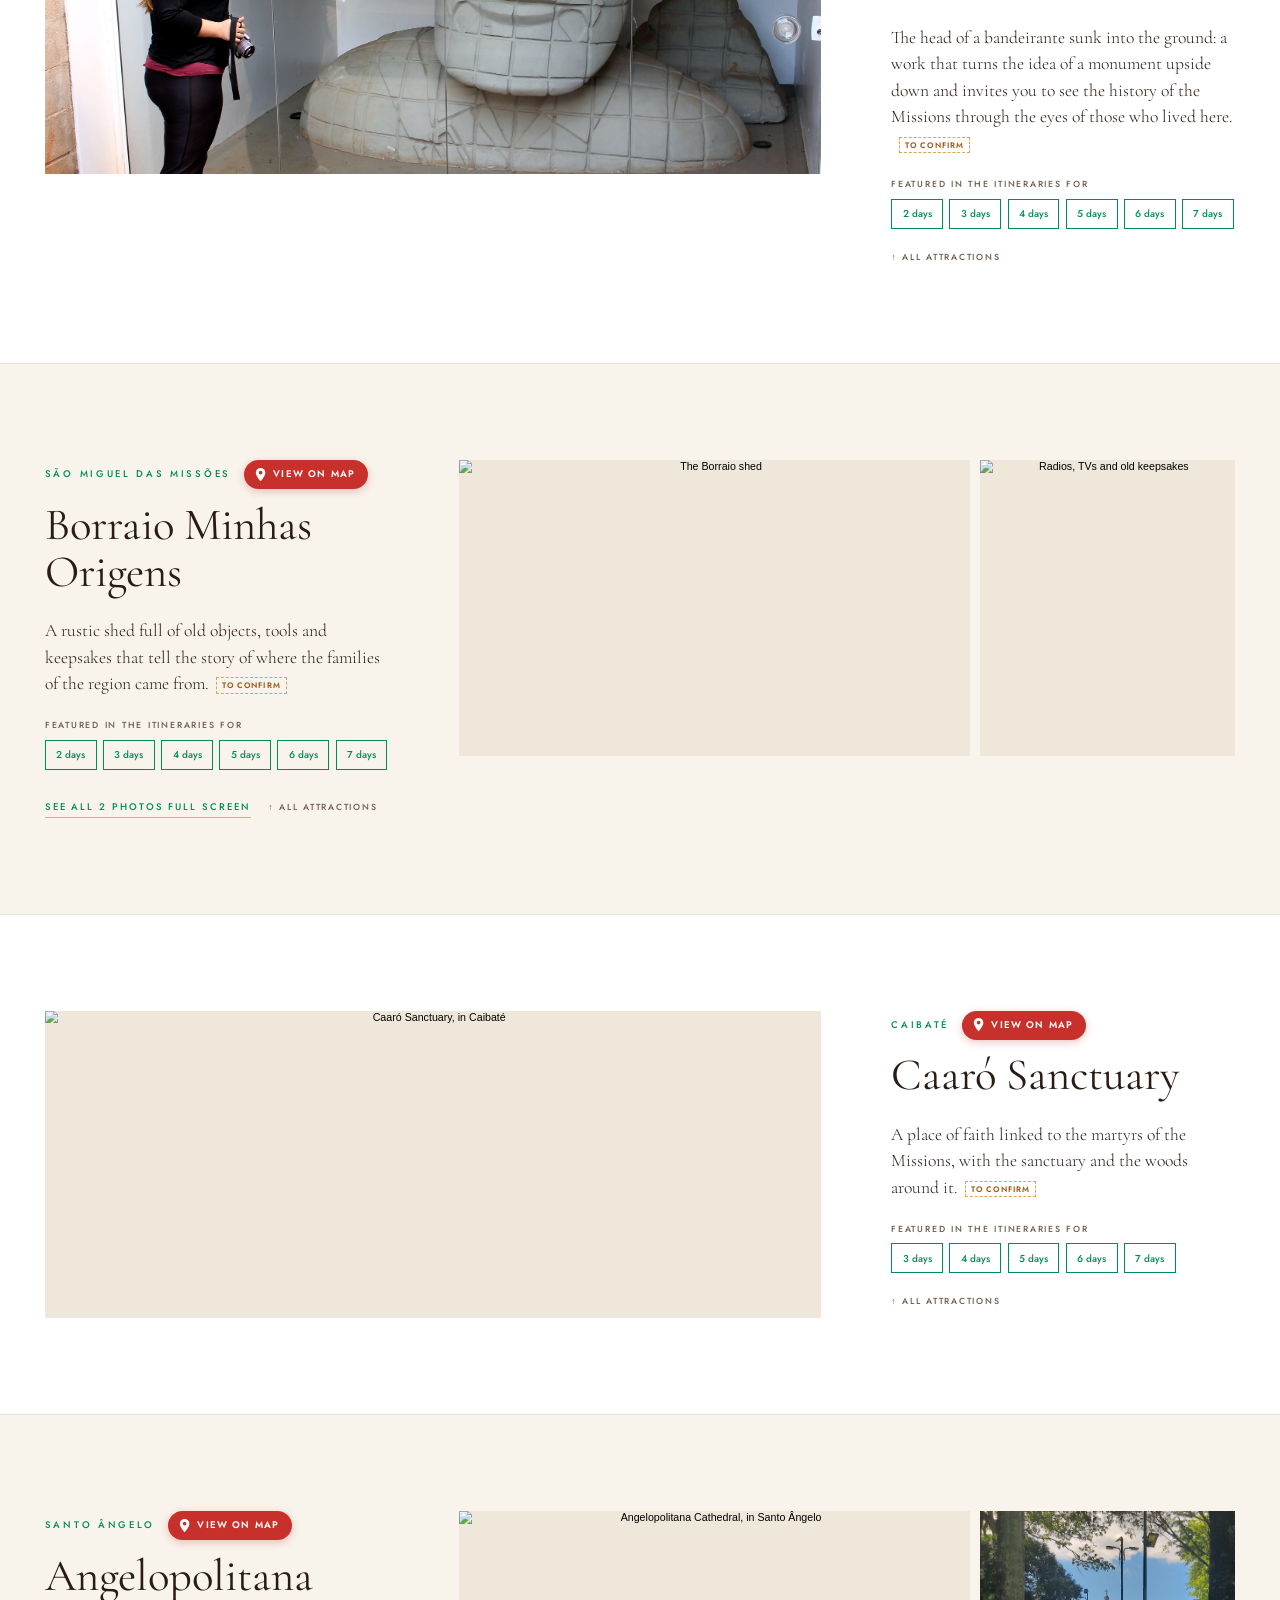
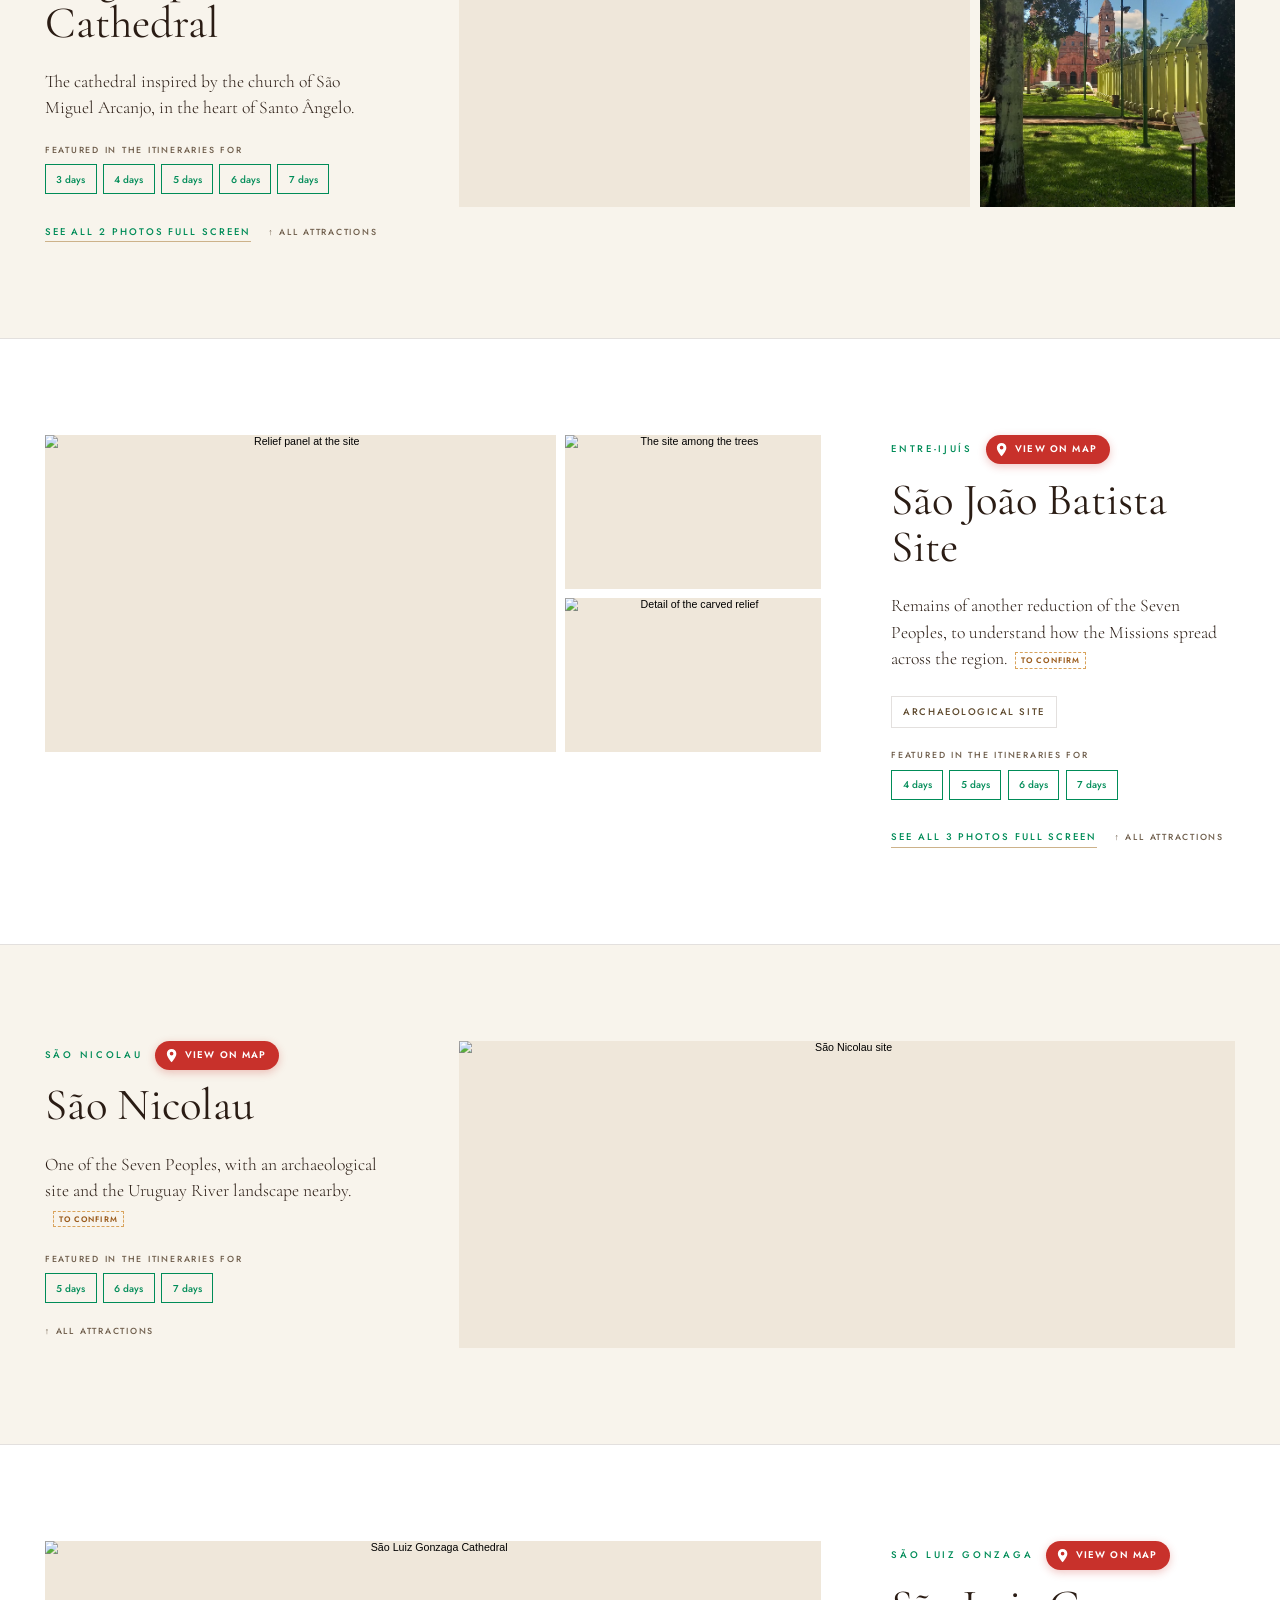
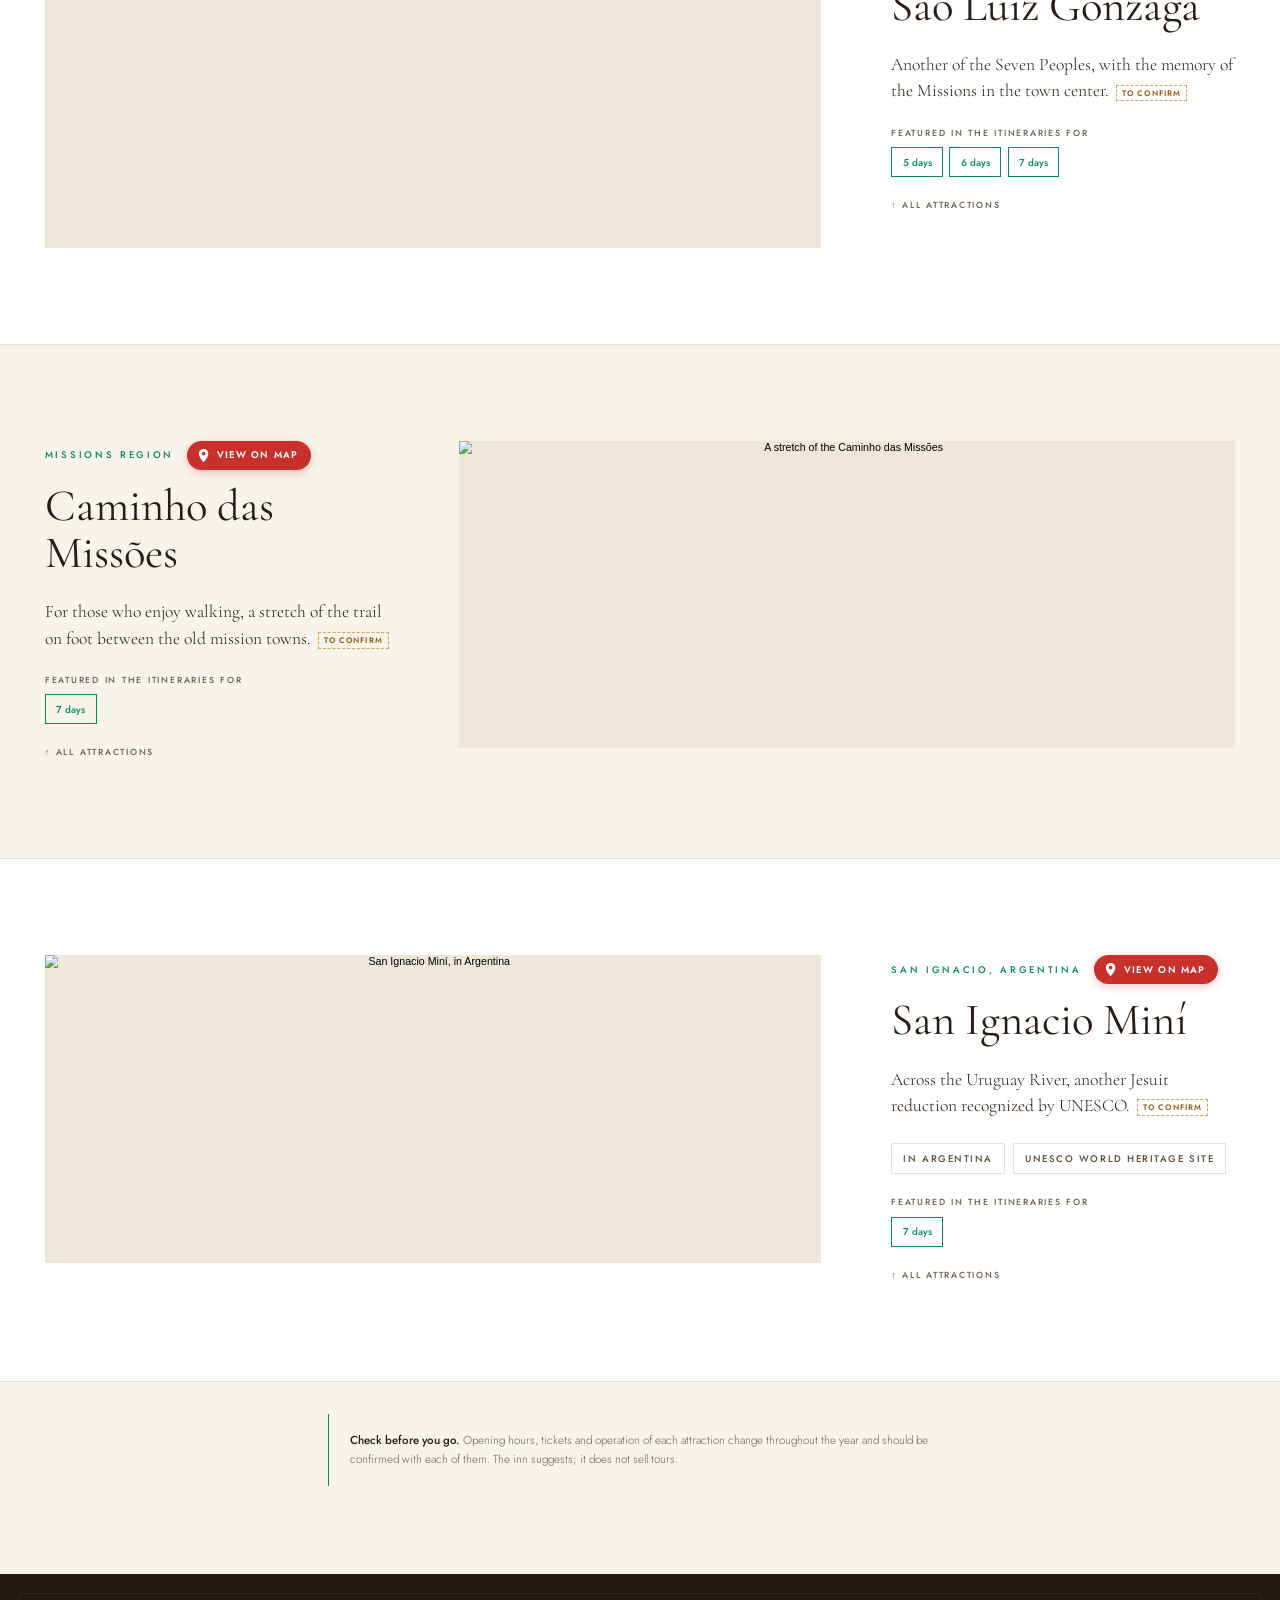
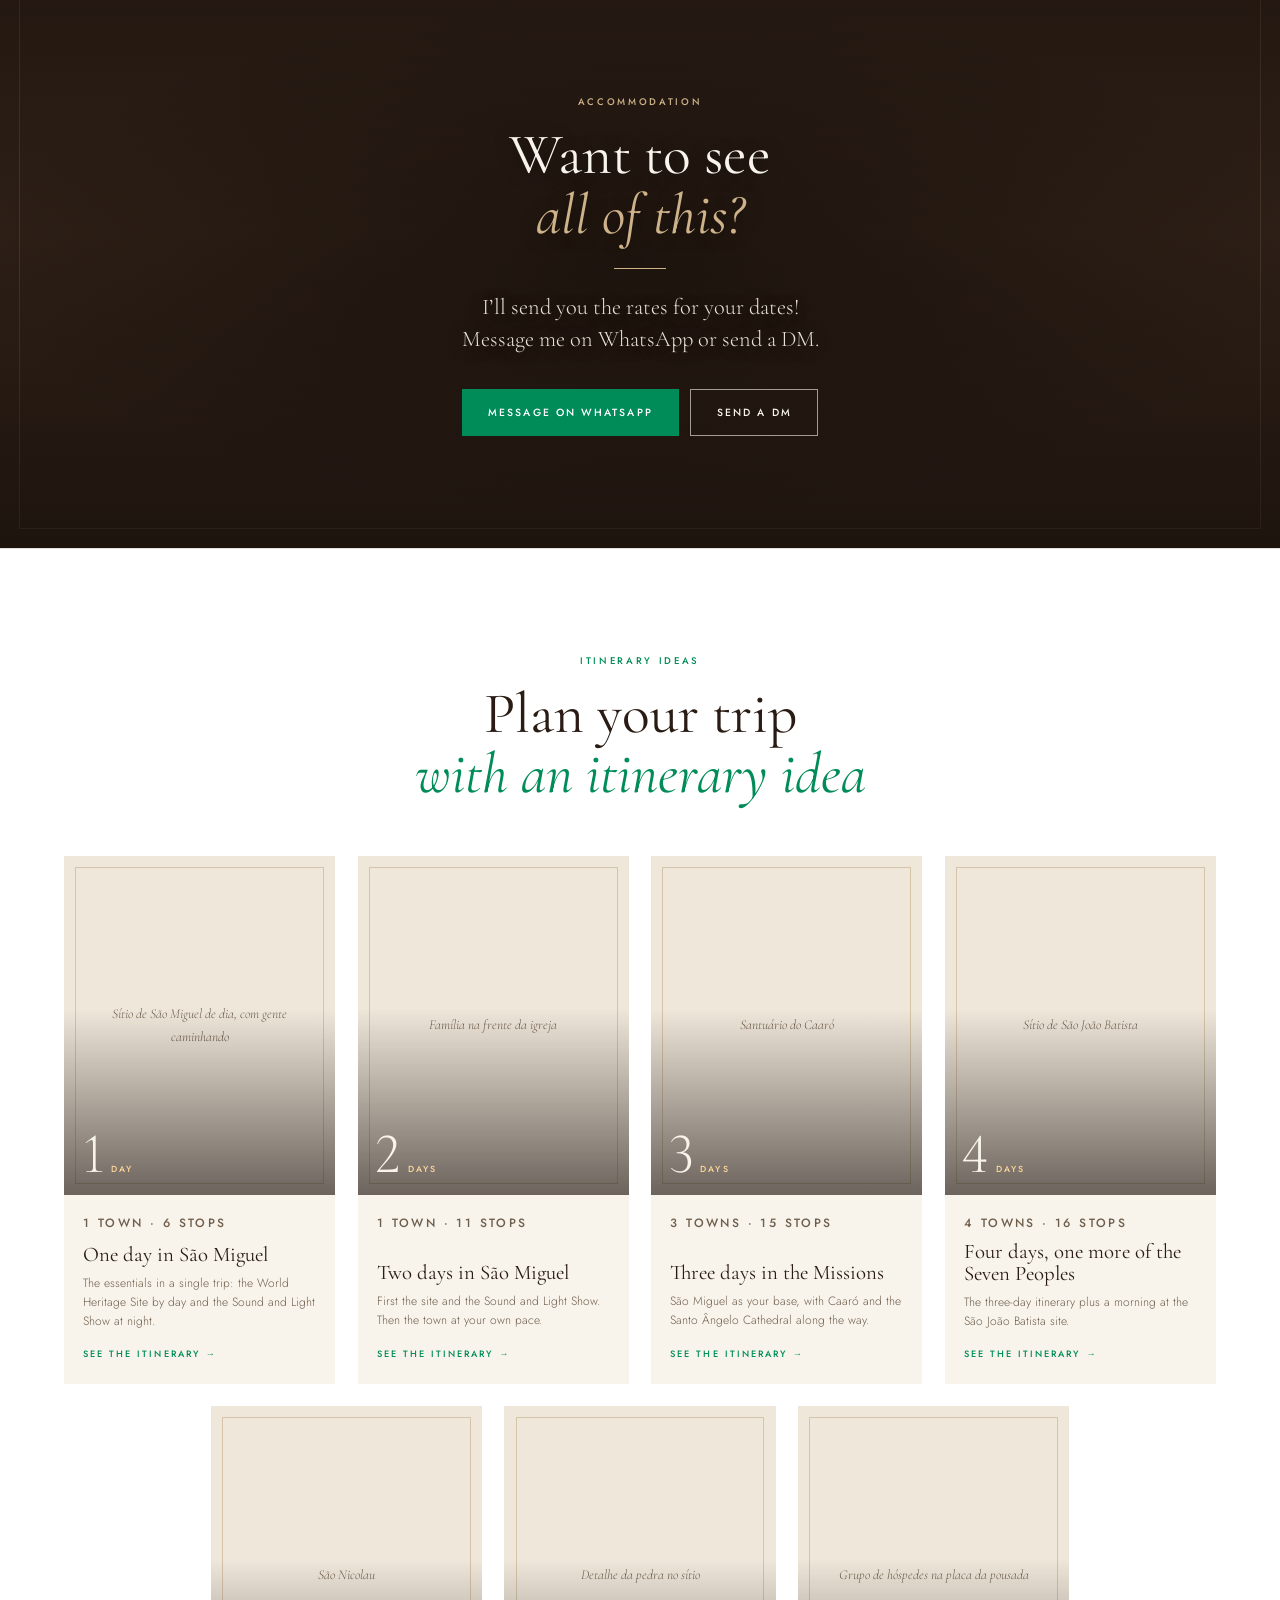
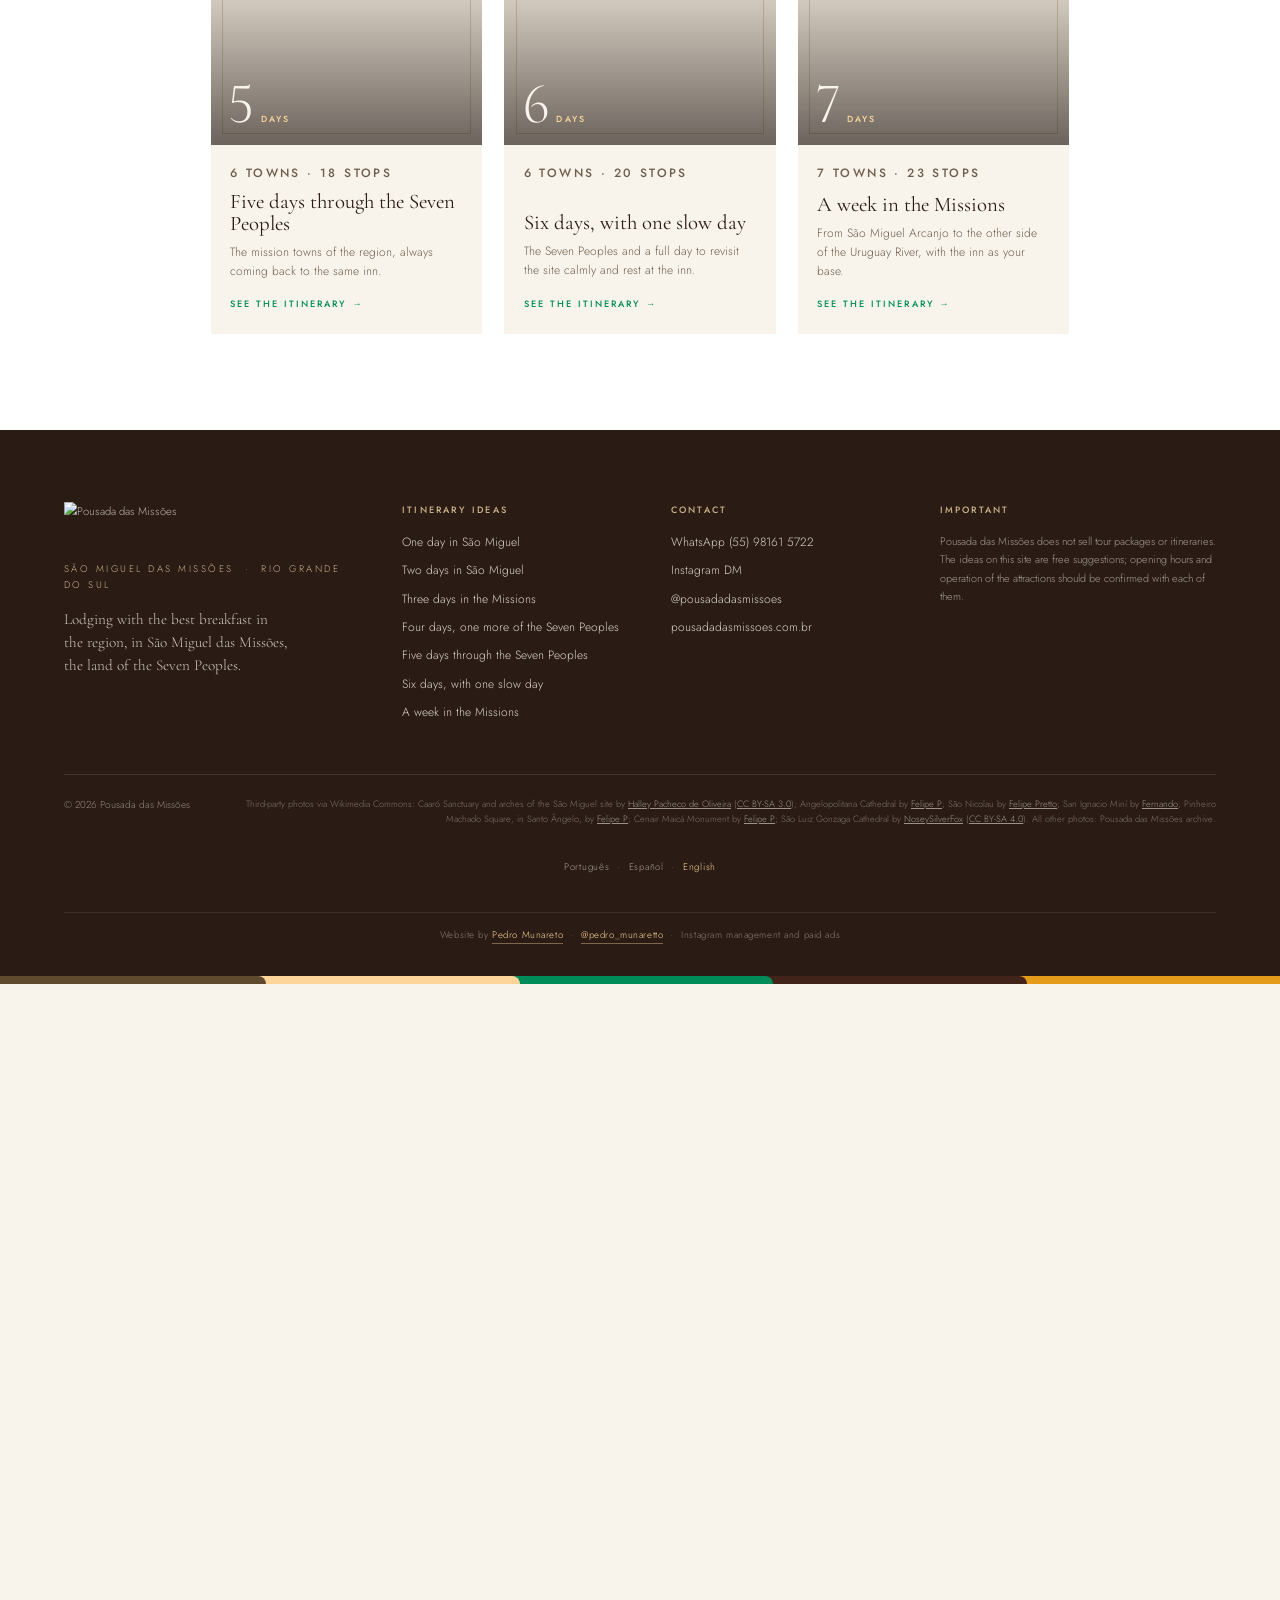
==== commit 3da6d515: "Praca Cenair Maica nos pontos turisticos e no roteiro - Novo ponto em pontos.html, com alfinete no m" ====
--- a/pontos.html
+++ b/pontos.html
@@ -27,7 +27,7 @@
 <script>/* idioma antes de desenhar a pagina: ?lang=, escolha da sessao ou idioma do navegador (pt, es ou en). Ingles: navegador em ingles ou em outra lingua, fora do fuso do Brasil */
 (function(){var l='pt',e=0;try{var q=/[?&]lang=(pt|es|en)\b/.exec(location.search);if(q){l=q[1];e=1}else{try{localStorage.removeItem('lang')}catch(y){}var s=sessionStorage.getItem('lang');if(s==='pt'||s==='es'||s==='en'){l=s;e=1}else{var n=navigator.languages||[navigator.language||''],g='en';for(var i=0;i<n.length;i++){var c=String(n[i]).toLowerCase().slice(0,2);if(c==='pt'||c==='es'||c==='en'){g=c;break}}if(g==='en'){var z='';try{z=Intl.DateTimeFormat().resolvedOptions().timeZone||''}catch(w){}if(/^America\/(Sao_Paulo|Bahia|Fortaleza|Recife|Belem|Manaus|Cuiaba|Campo_Grande|Porto_Velho|Boa_Vista|Rio_Branco|Araguaina|Maceio|Santarem|Noronha|Eirunepe)$/.test(z))g='pt'}l=g}}}catch(x){}
 window.IDIOMA=l;window.IDIOMA_ESCOLHIDO=e;if(l!=='pt'){var h=document.documentElement;h.lang=l;h.className+=' '+l+' trad';setTimeout(function(){h.className+=' pronto'},1500)}})();</script>
-<link rel="stylesheet" href="estilo.css?v=20261117a">
+<link rel="stylesheet" href="estilo.css?v=20261117b">
 </head>
 <body class="pag-pousada pag-pontos">
 
@@ -143,10 +143,10 @@
 </footer>
 <div class="faixa faixa-base" aria-hidden="true"><i></i><i></i><i></i><i></i><i></i></div>
 
-<script src="roteiros.js?v=20261117a"></script>
-<script src="pontos.js?v=20261117a"></script>
-<script src="es.js?v=20261117a"></script>
-<script src="en.js?v=20261117a"></script>
-<script src="app.js?v=20261117a"></script>
+<script src="roteiros.js?v=20261117b"></script>
+<script src="pontos.js?v=20261117b"></script>
+<script src="es.js?v=20261117b"></script>
+<script src="en.js?v=20261117b"></script>
+<script src="app.js?v=20261117b"></script>
 </body>
 </html>
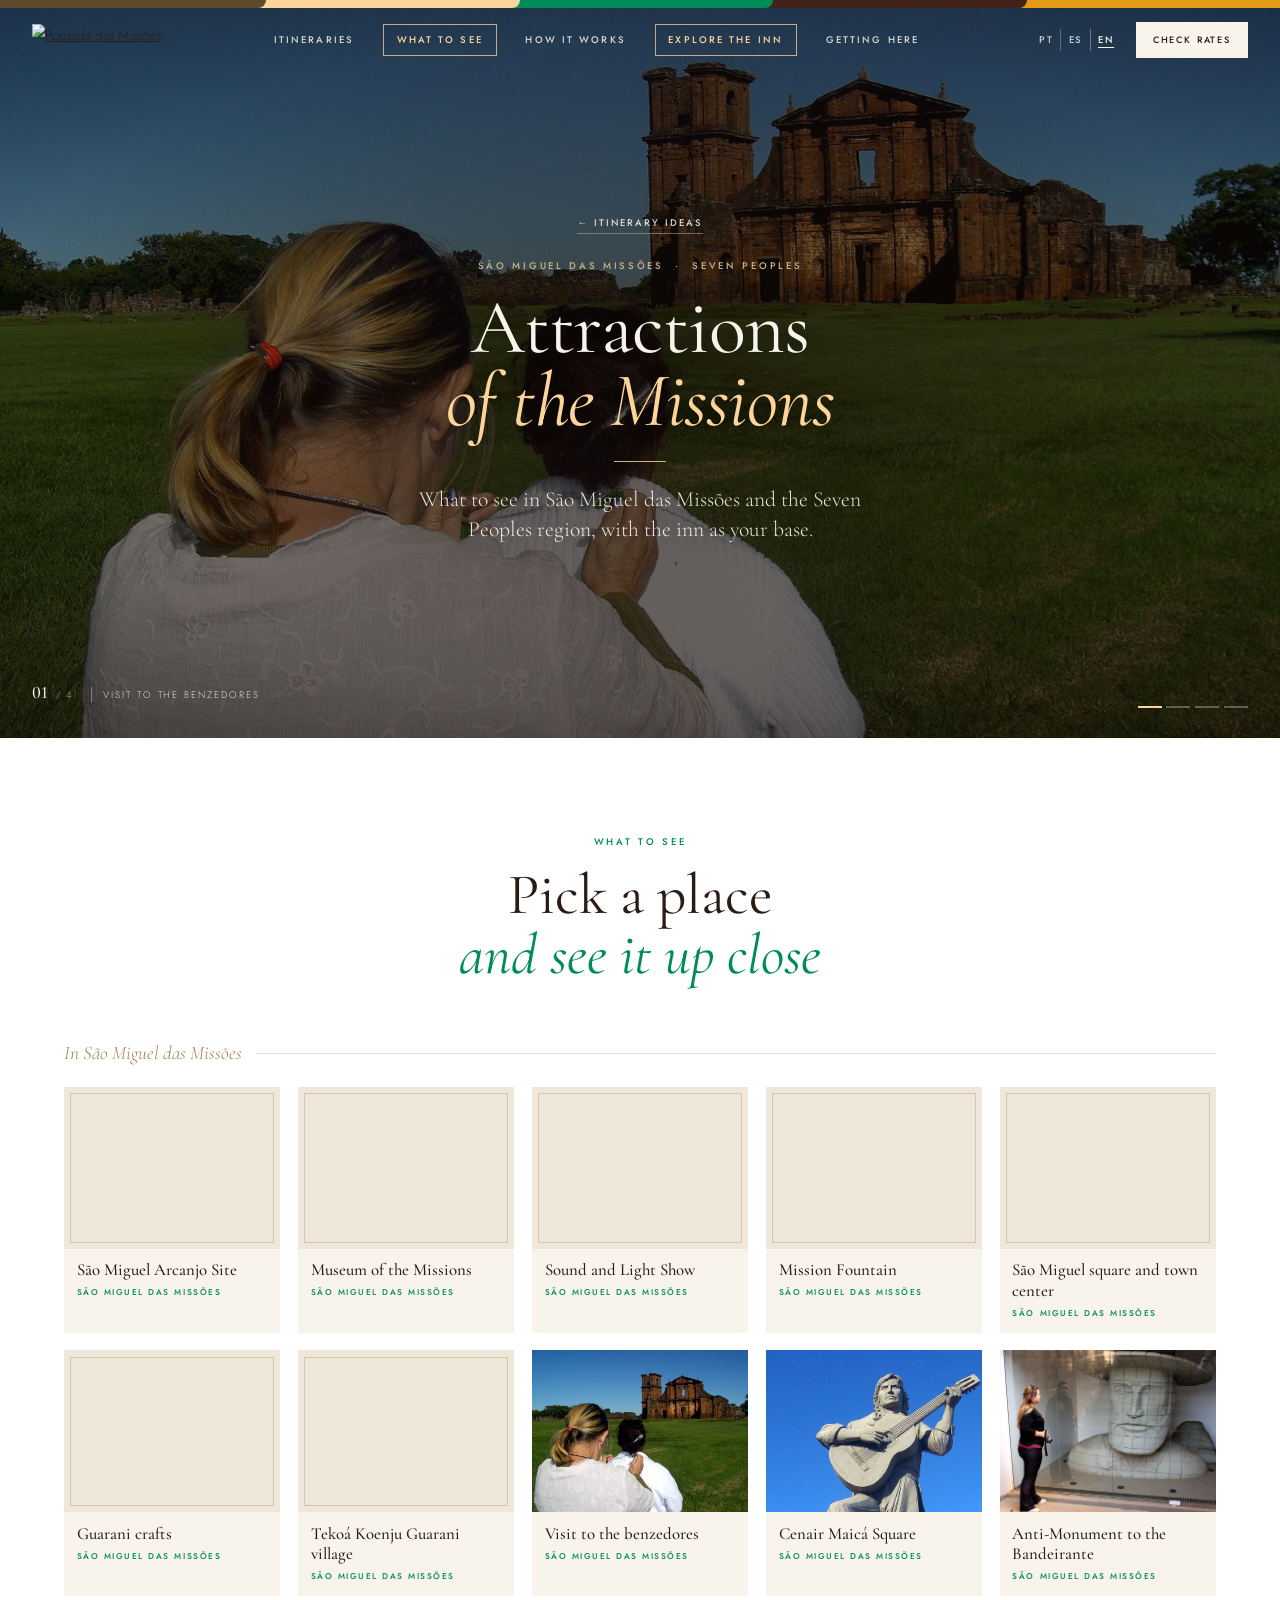
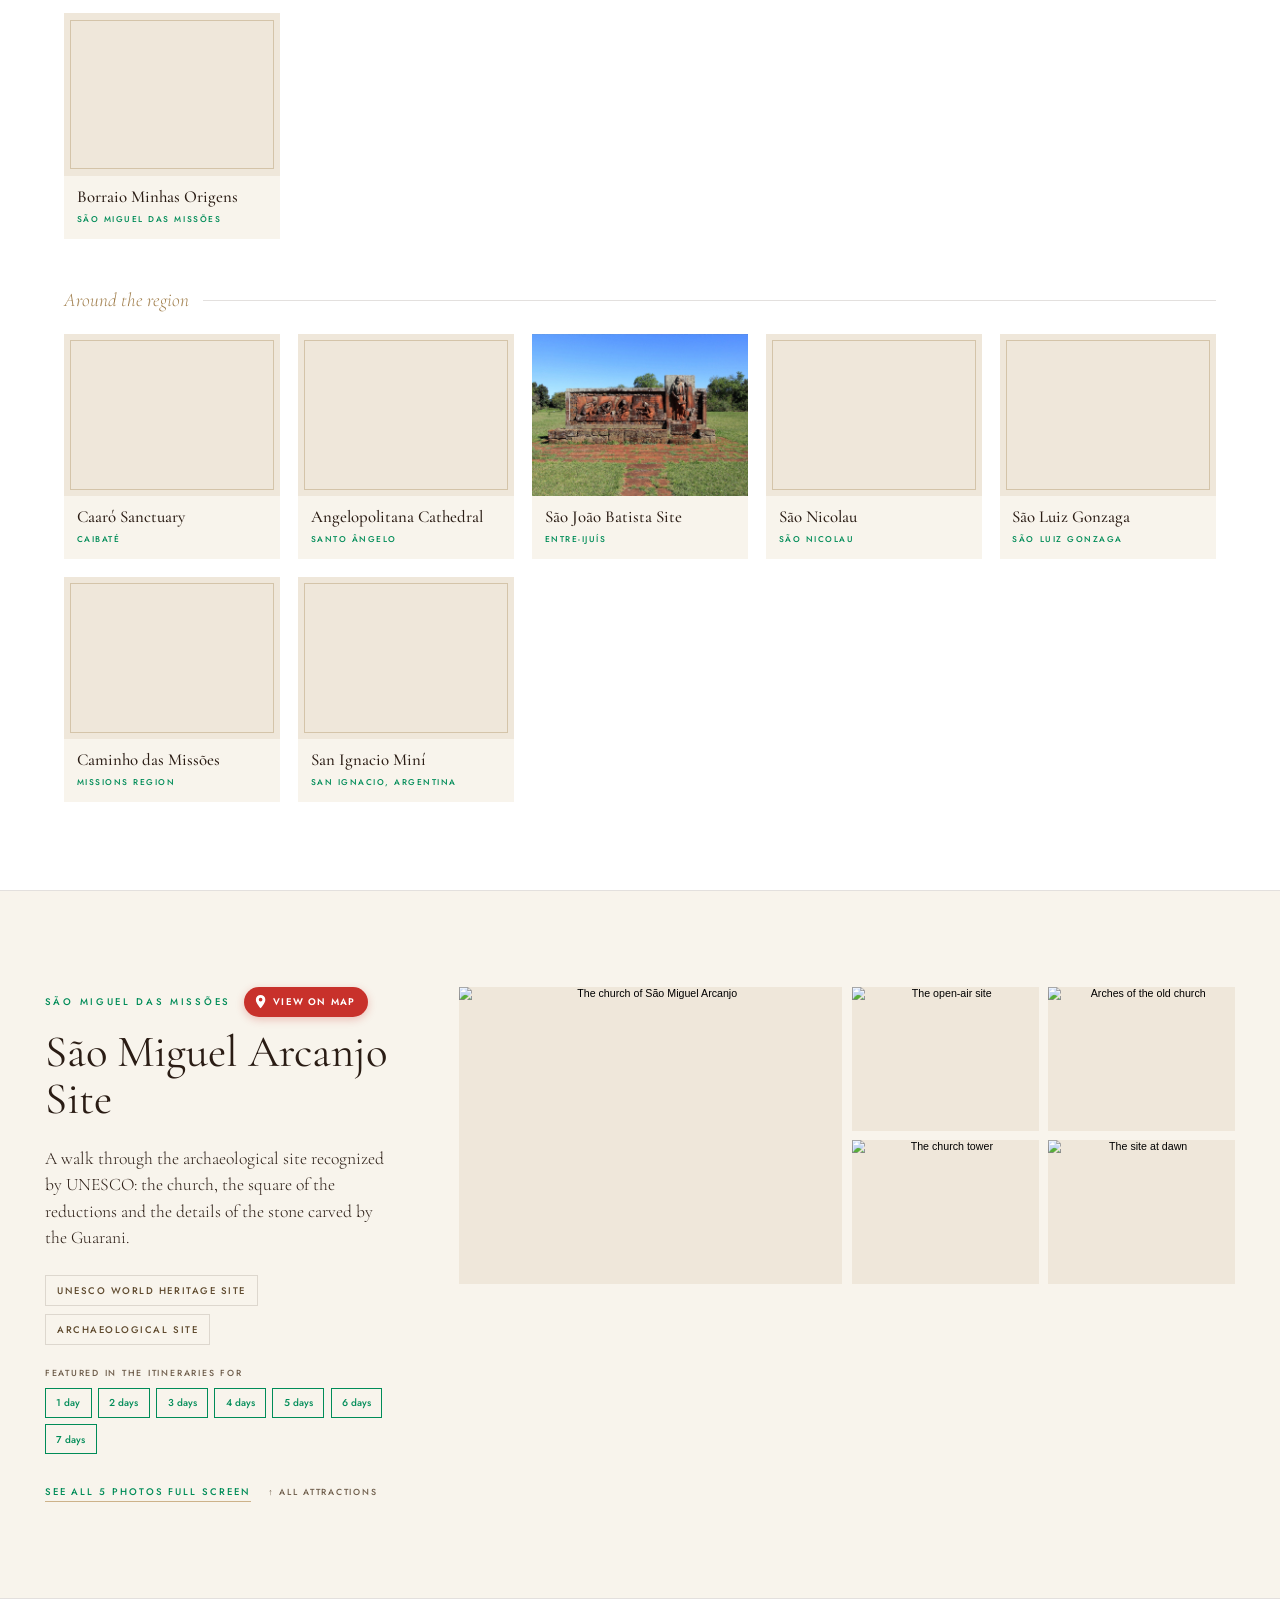
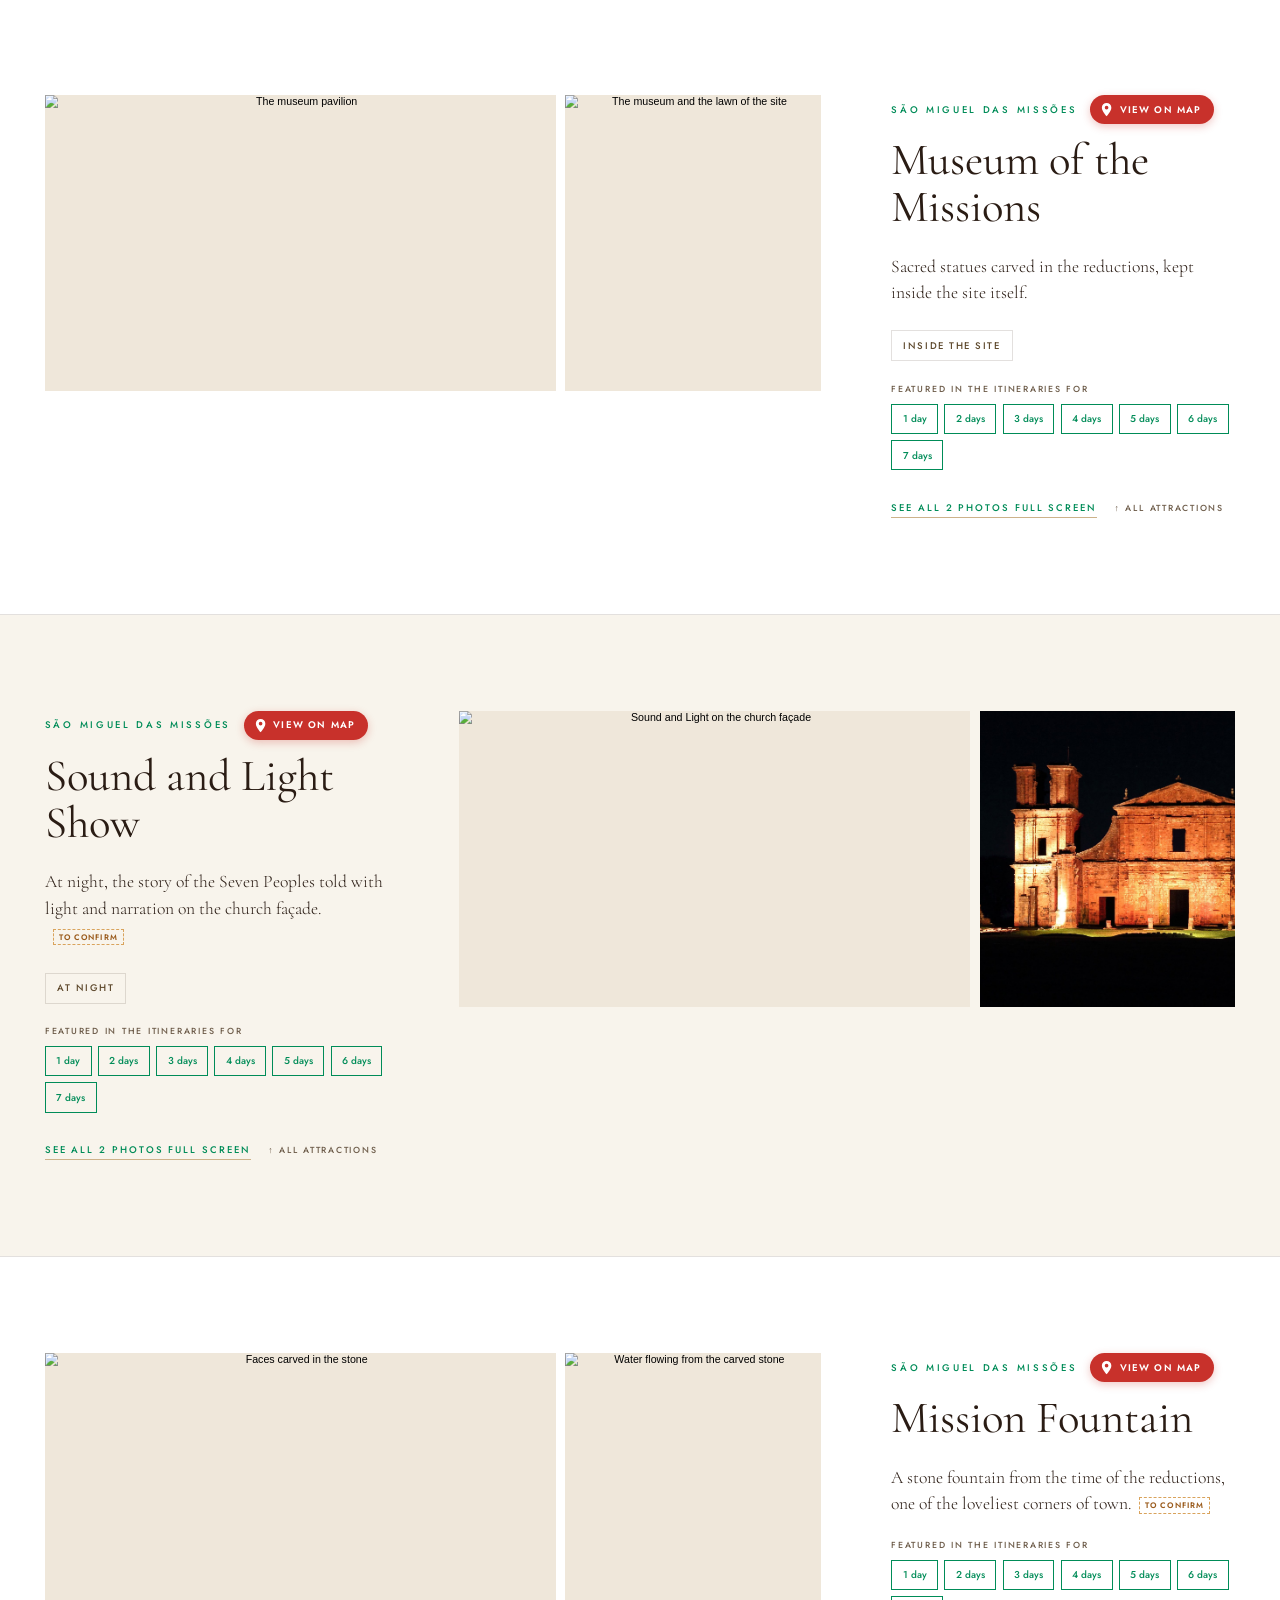
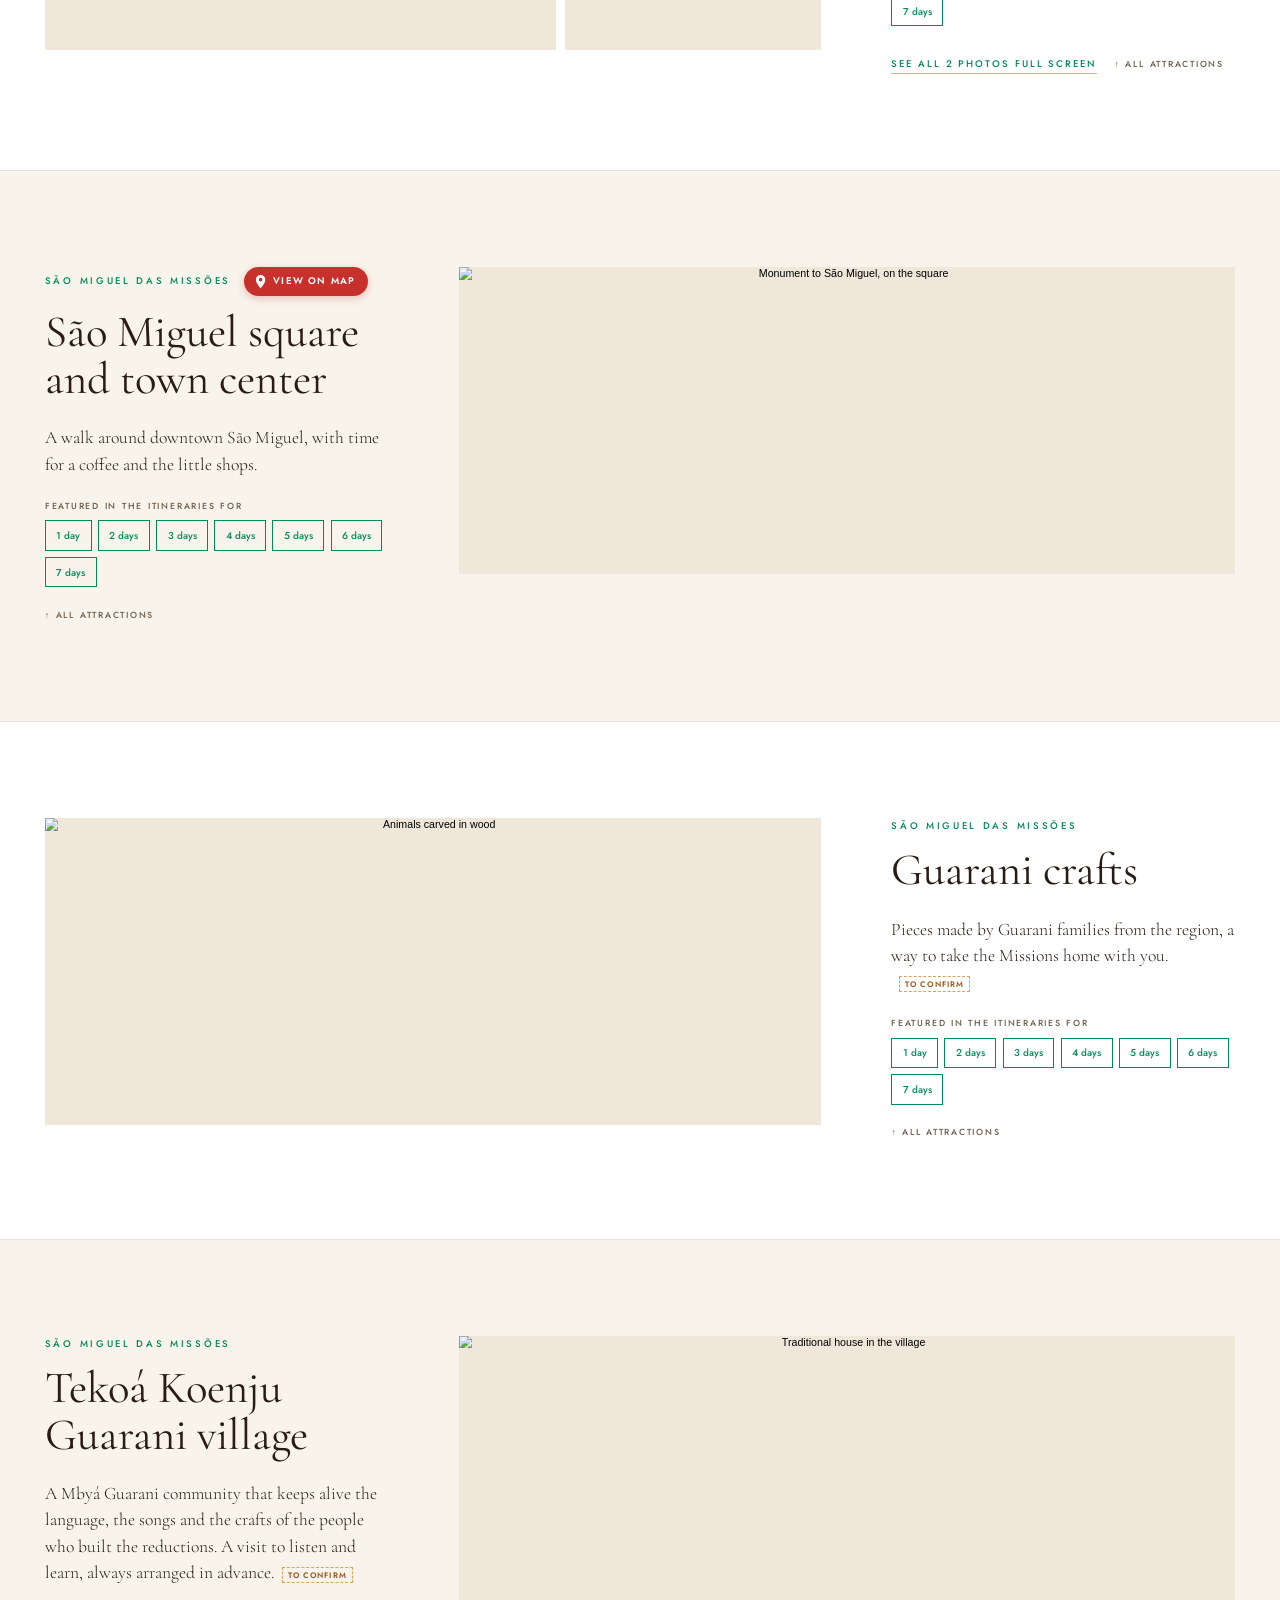
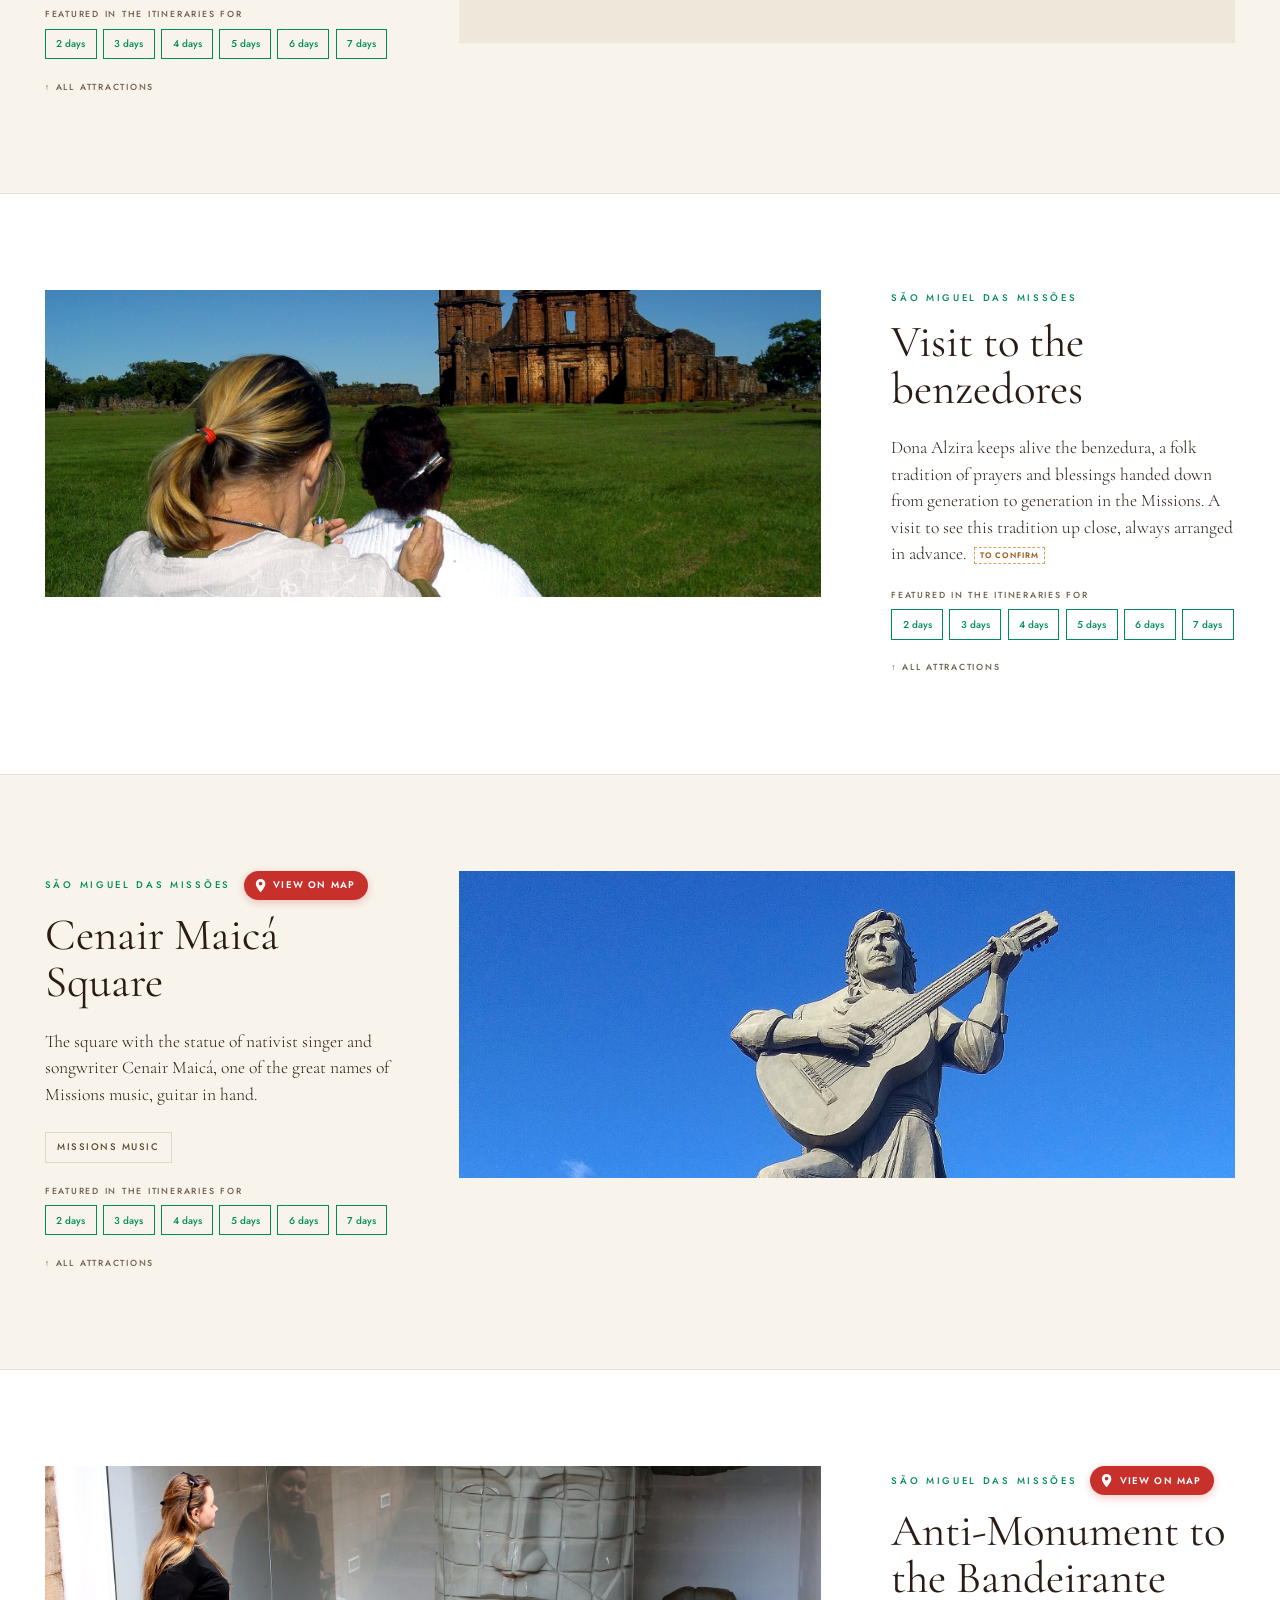
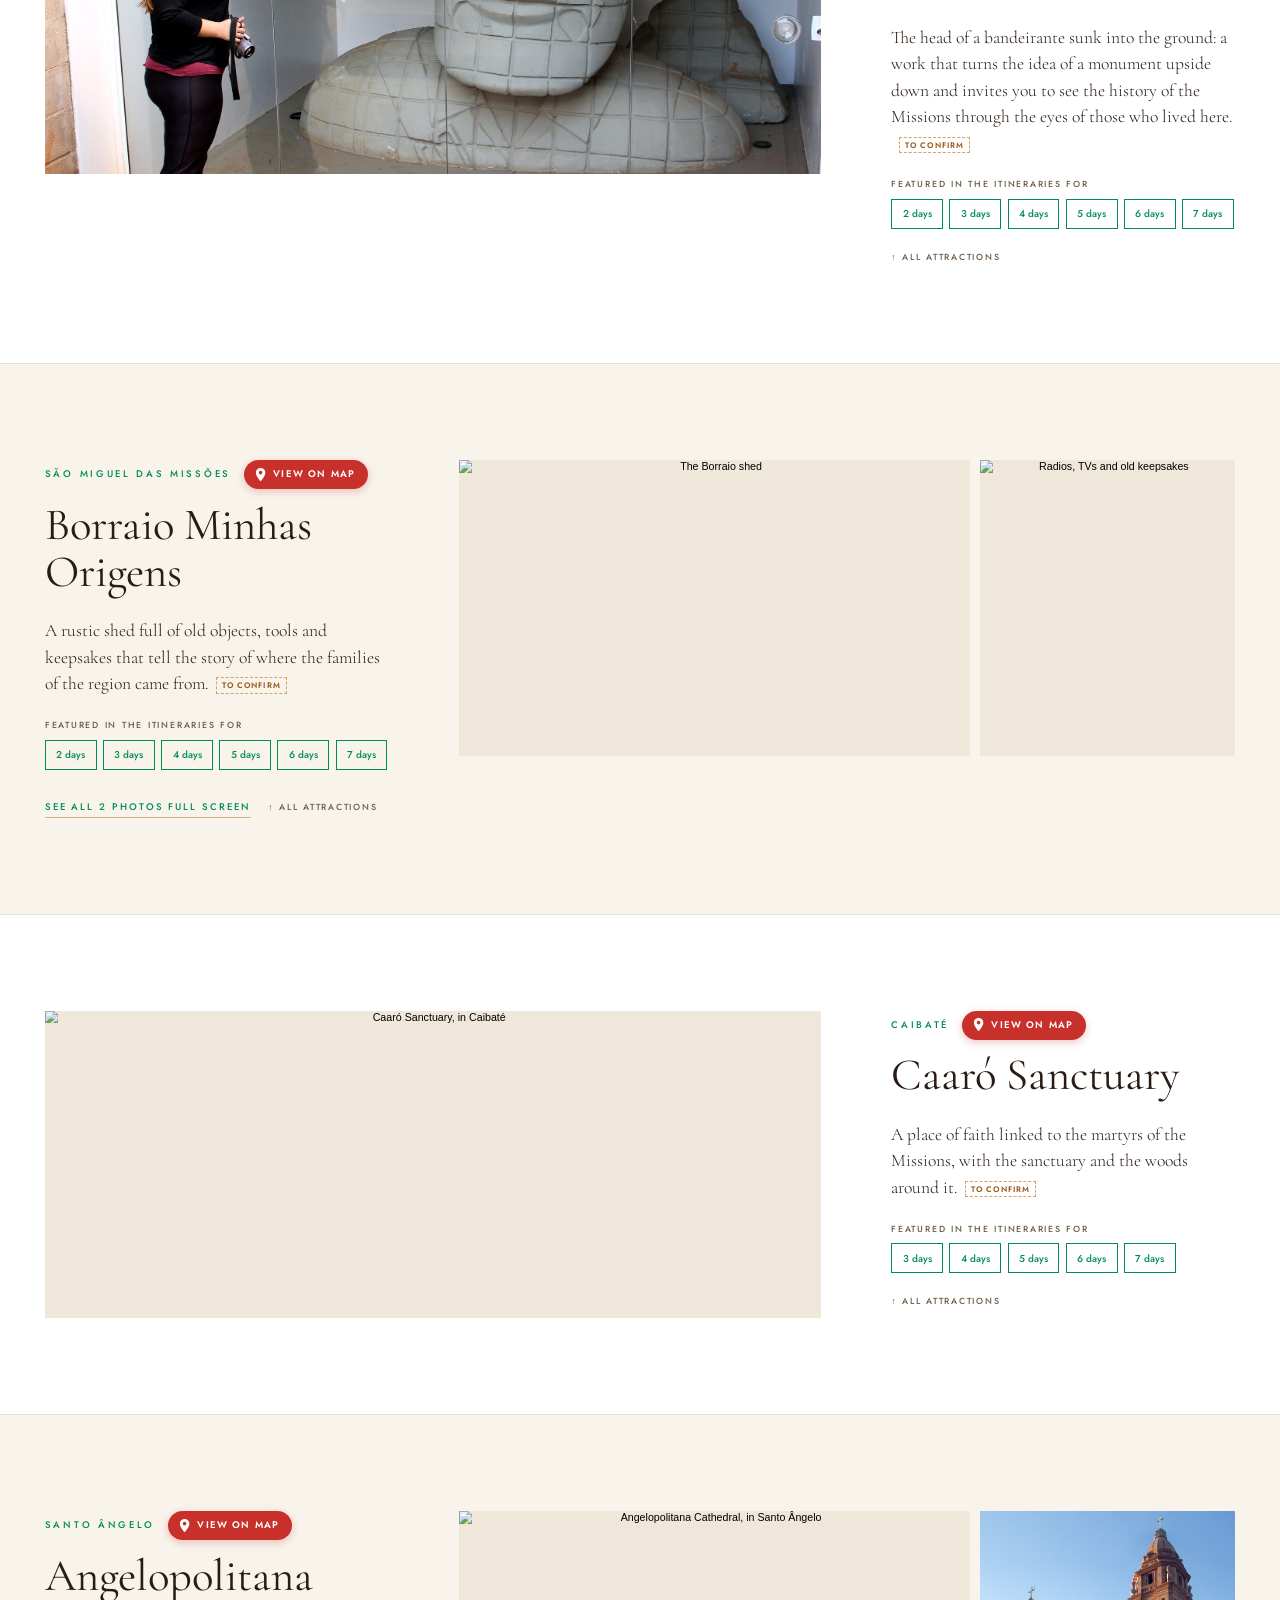
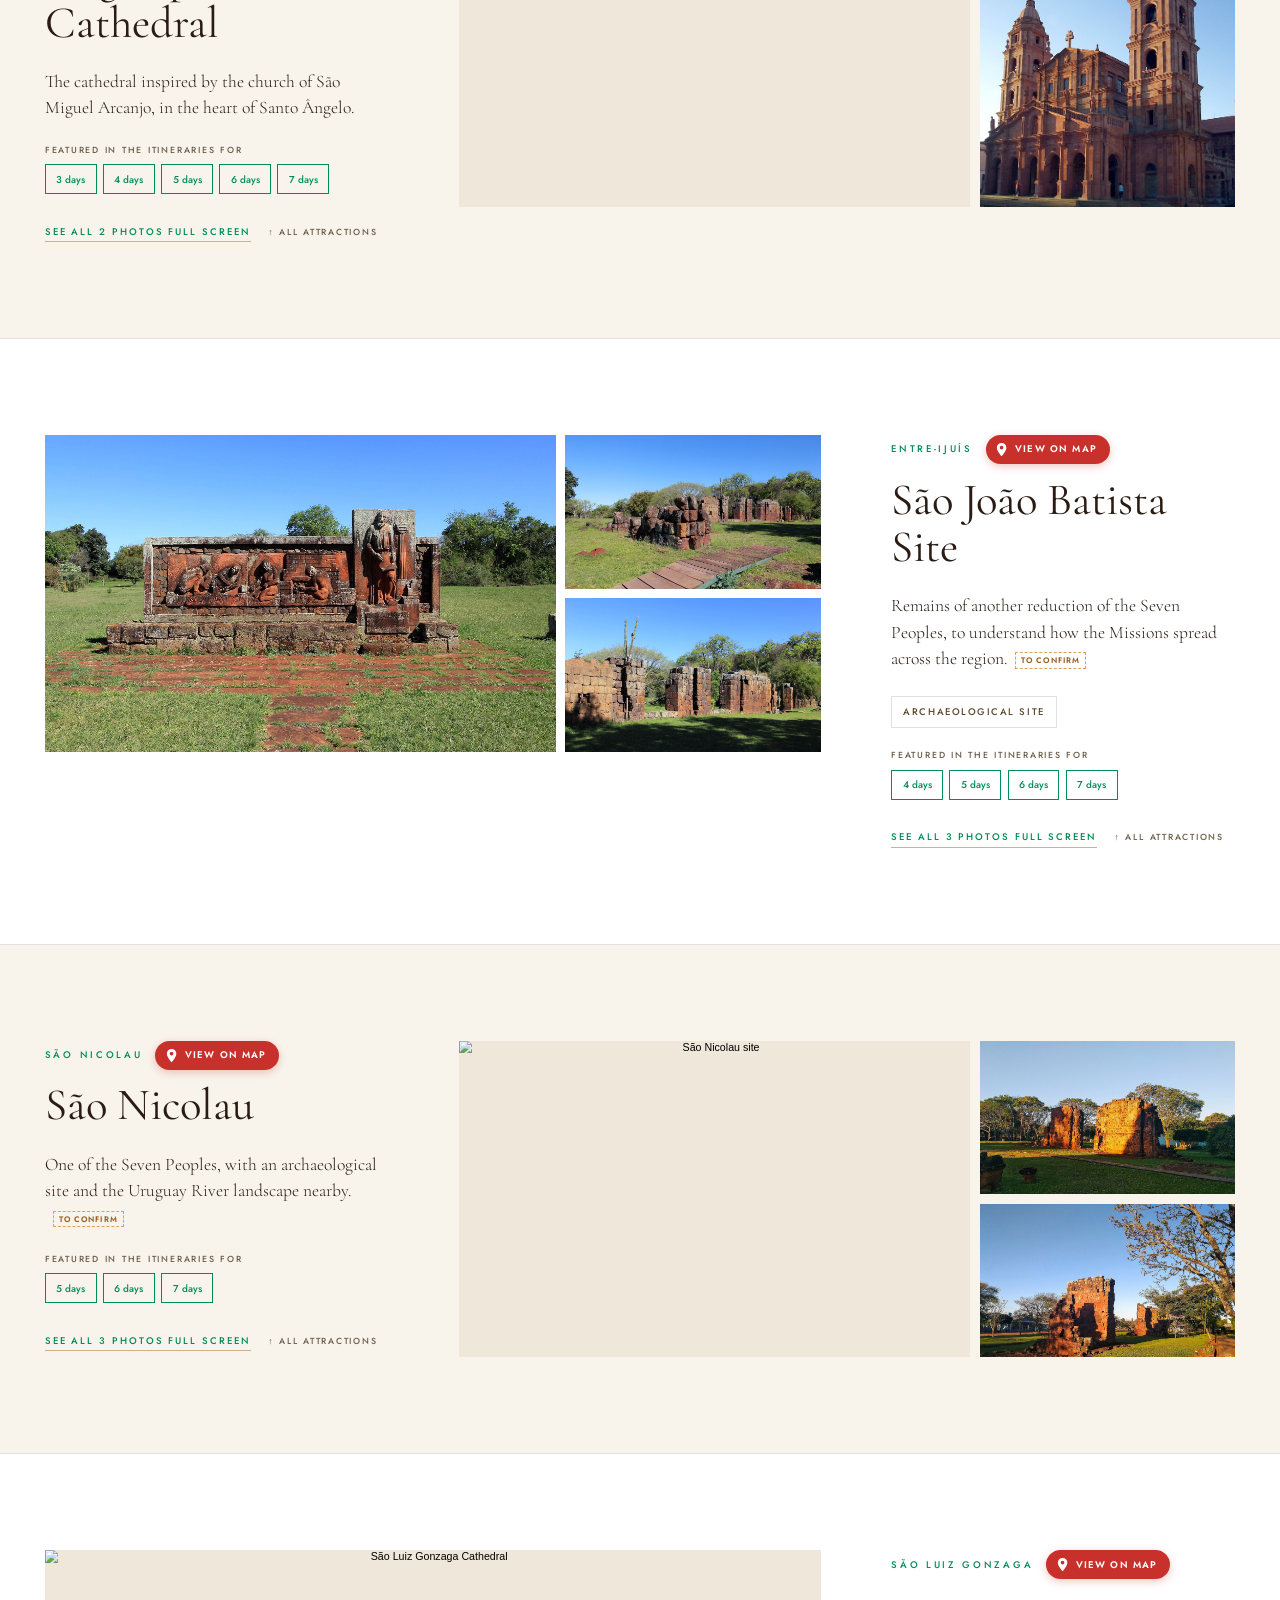
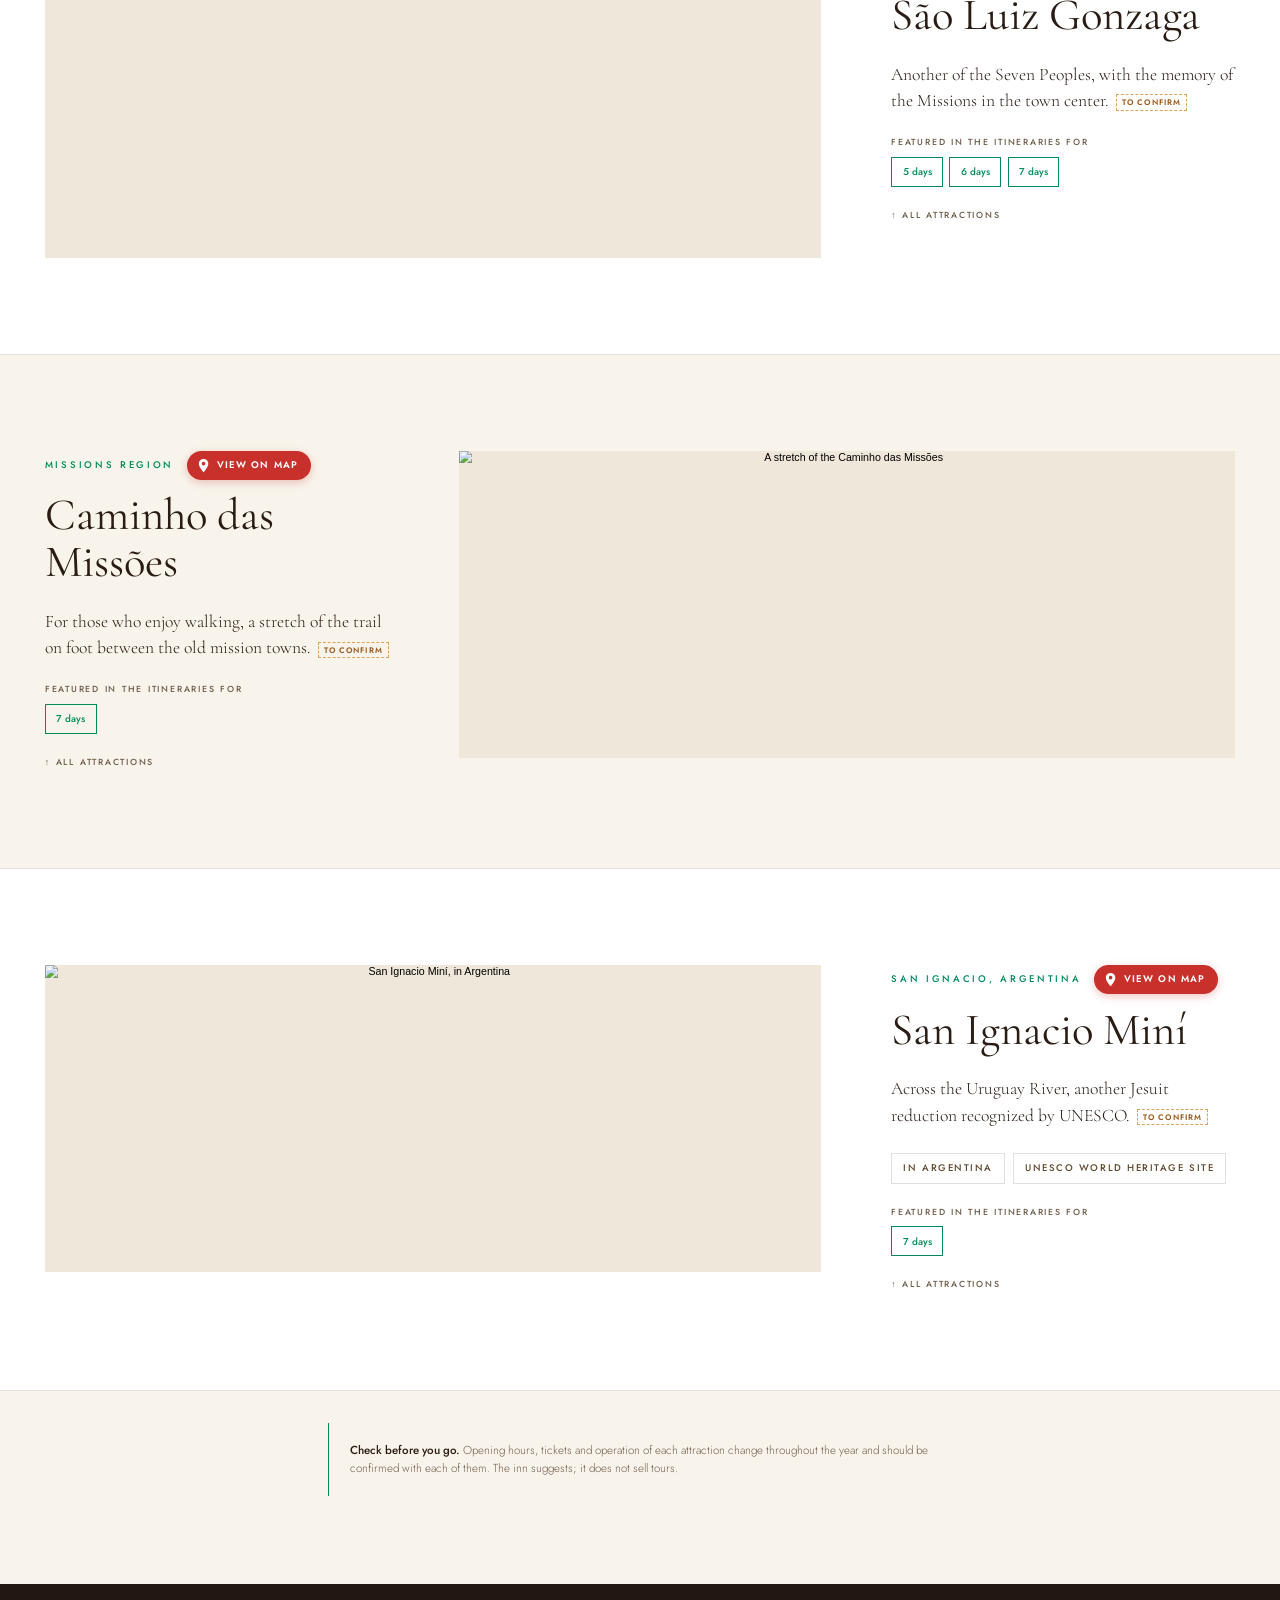
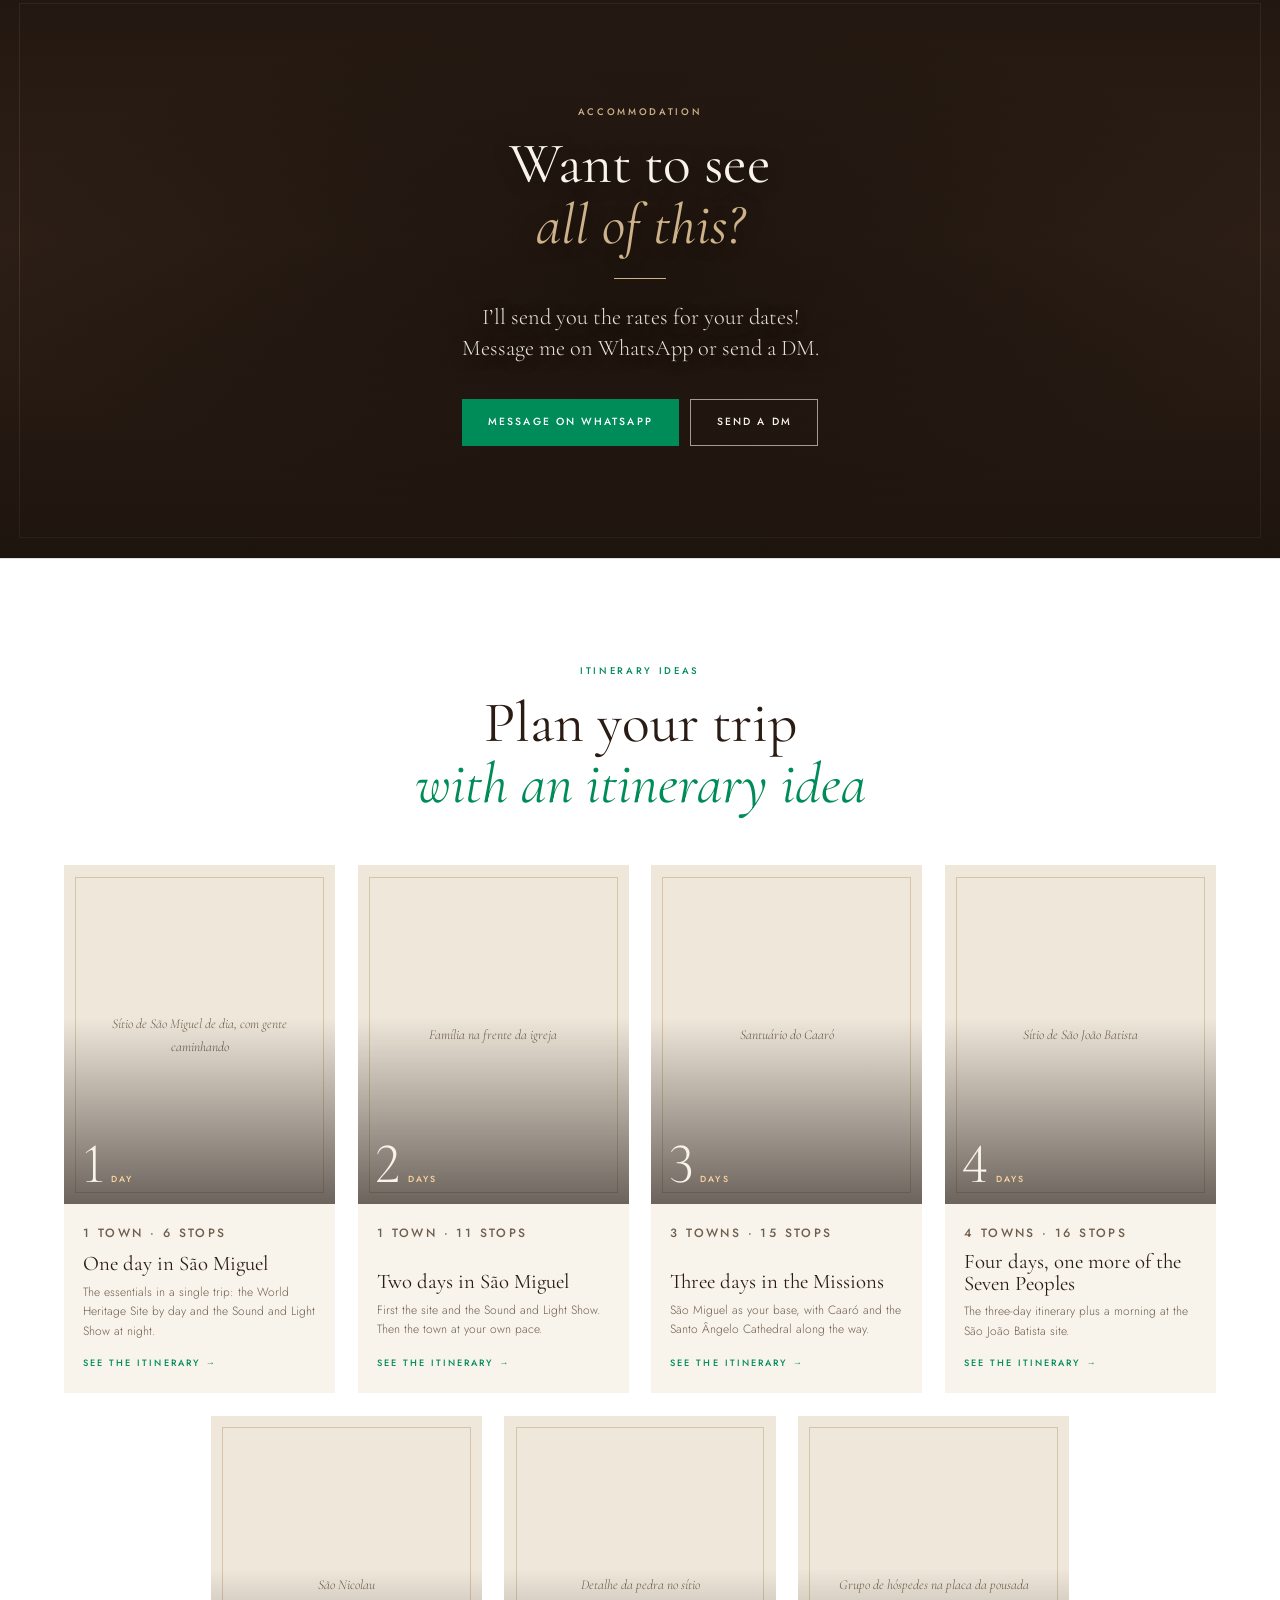
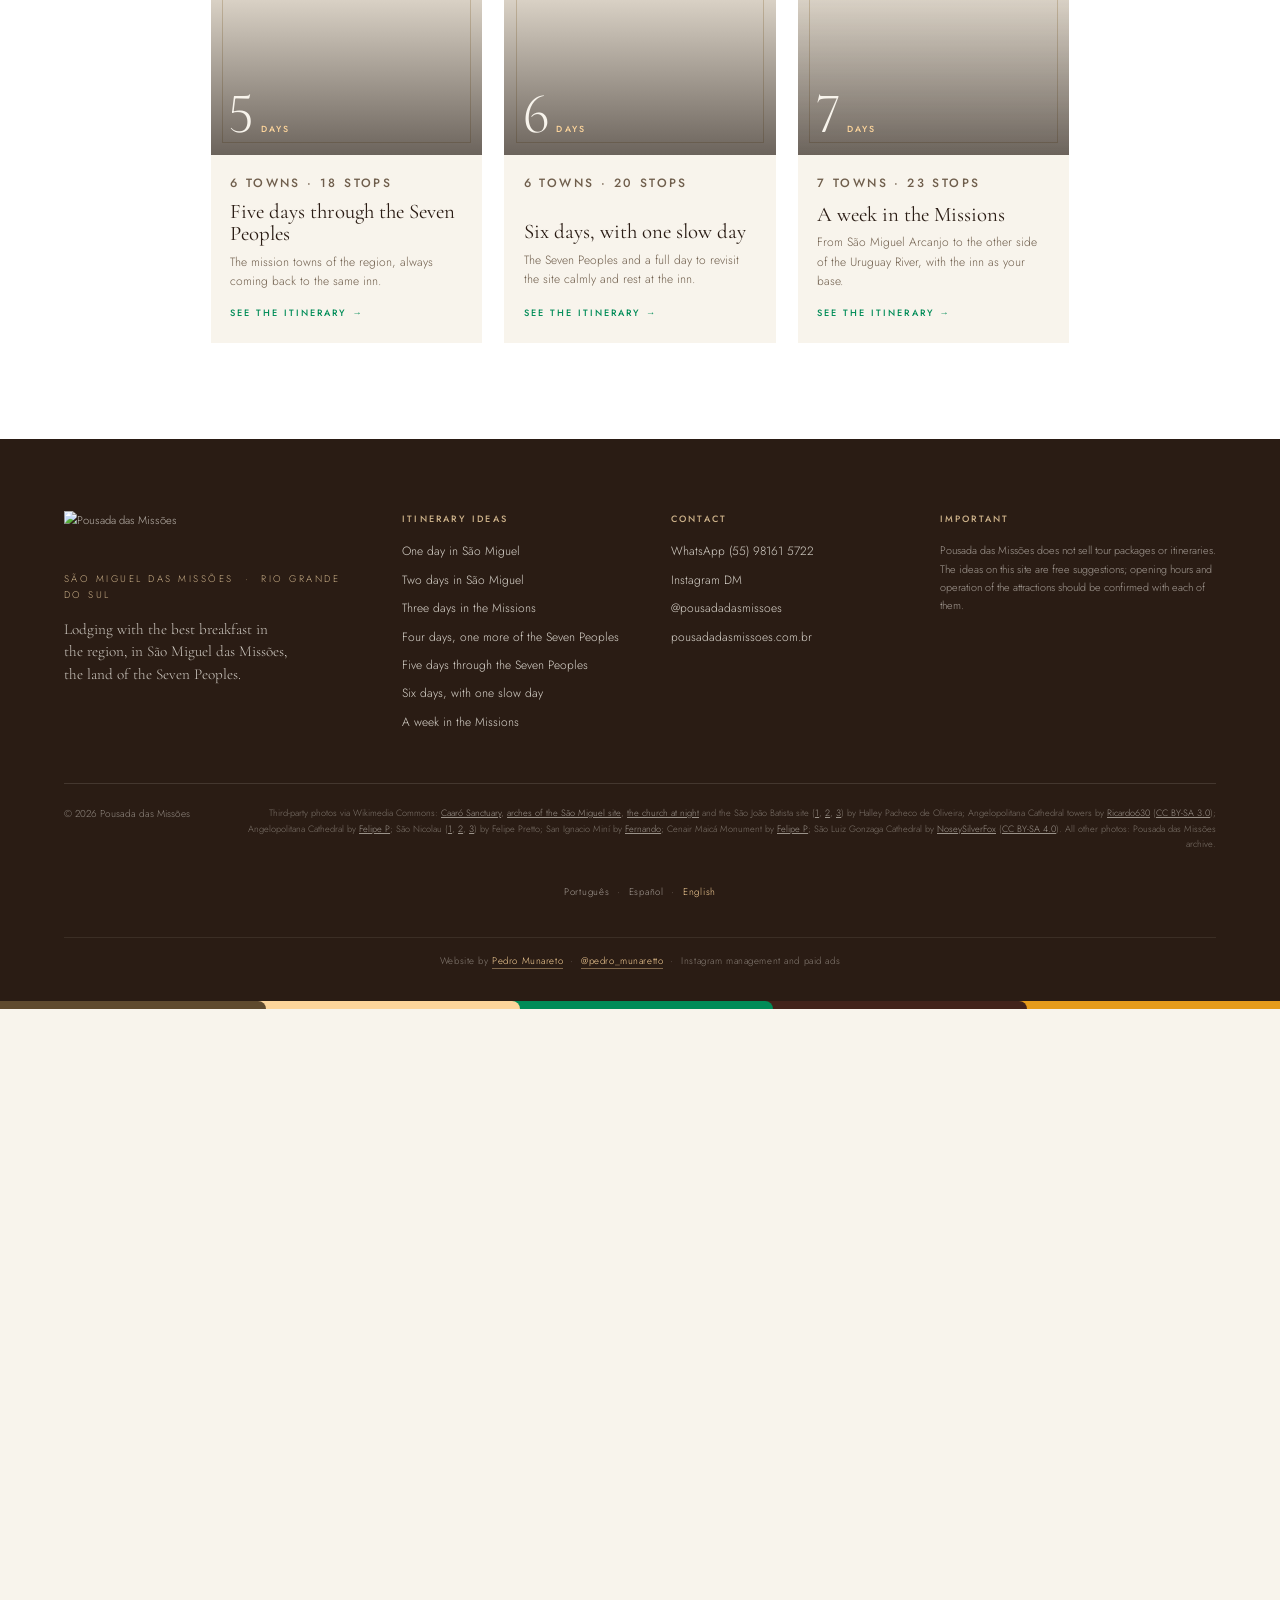
==== commit 67634bf9: "Fotos novas: Som e Luz, catedral, Sao Joao Batista e Sao Nicolau - Som e Luz: segunda foto era a mes" ====
--- a/pontos.html
+++ b/pontos.html
@@ -27,7 +27,7 @@
 <script>/* idioma antes de desenhar a pagina: ?lang=, escolha da sessao ou idioma do navegador (pt, es ou en). Ingles: navegador em ingles ou em outra lingua, fora do fuso do Brasil */
 (function(){var l='pt',e=0;try{var q=/[?&]lang=(pt|es|en)\b/.exec(location.search);if(q){l=q[1];e=1}else{try{localStorage.removeItem('lang')}catch(y){}var s=sessionStorage.getItem('lang');if(s==='pt'||s==='es'||s==='en'){l=s;e=1}else{var n=navigator.languages||[navigator.language||''],g='en';for(var i=0;i<n.length;i++){var c=String(n[i]).toLowerCase().slice(0,2);if(c==='pt'||c==='es'||c==='en'){g=c;break}}if(g==='en'){var z='';try{z=Intl.DateTimeFormat().resolvedOptions().timeZone||''}catch(w){}if(/^America\/(Sao_Paulo|Bahia|Fortaleza|Recife|Belem|Manaus|Cuiaba|Campo_Grande|Porto_Velho|Boa_Vista|Rio_Branco|Araguaina|Maceio|Santarem|Noronha|Eirunepe)$/.test(z))g='pt'}l=g}}}catch(x){}
 window.IDIOMA=l;window.IDIOMA_ESCOLHIDO=e;if(l!=='pt'){var h=document.documentElement;h.lang=l;h.className+=' '+l+' trad';setTimeout(function(){h.className+=' pronto'},1500)}})();</script>
-<link rel="stylesheet" href="estilo.css?v=20261117b">
+<link rel="stylesheet" href="estilo.css?v=20261117c">
 </head>
 <body class="pag-pousada pag-pontos">
 
@@ -128,11 +128,16 @@
   <div class="rodape-base">
     <p>© <span id="ano">2026</span> Pousada das Missões</p>
     <p class="creditos"><span data-es="Fotos de terceros vía Wikimedia Commons:" data-en="Third-party photos via Wikimedia Commons:">Fotos de terceiros via Wikimedia Commons:</span>
-      <span data-es="Santuario de Caaró y arcos del sitio de São Miguel por" data-en="Caaró Sanctuary and arches of the São Miguel site by">Santuário do Caaró e arcos do sítio de São Miguel por</span> <a href="https://commons.wikimedia.org/wiki/File:Santu%C3%A1rio_de_Caar%C3%B3_01.jpg" target="_blank" rel="noopener">Halley Pacheco de Oliveira</a> (<a href="https://creativecommons.org/licenses/by-sa/3.0/deed.pt-br" target="_blank" rel="noopener">CC BY-SA 3.0</a>);
+      <a href="https://commons.wikimedia.org/wiki/File:Santu%C3%A1rio_de_Caar%C3%B3_01.jpg" target="_blank" rel="noopener" data-es="Santuario de Caaró" data-en="Caaró Sanctuary">Santuário do Caaró</a>,
+      <a href="https://commons.wikimedia.org/wiki/File:S%C3%ADtio_Arqueol%C3%B3gico_de_S%C3%A3o_Miguel_Arcanjo_09.jpg" target="_blank" rel="noopener" data-es="arcos del sitio de São Miguel" data-en="arches of the São Miguel site">arcos do sítio de São Miguel</a>,
+      <a href="https://commons.wikimedia.org/wiki/File:S%C3%ADtio_Arqueol%C3%B3gico_de_S%C3%A3o_Miguel_Arcanjo_29.jpg" target="_blank" rel="noopener" data-es="la iglesia de noche" data-en="the church at night">a igreja à noite</a>
+      <span data-es="y el sitio de São João Batista" data-en="and the São João Batista site">e o sítio de São João Batista</span> (<a href="https://commons.wikimedia.org/wiki/File:S%C3%ADtio_Arqueol%C3%B3gico_de_S%C3%A3o_Jo%C3%A3o_Batista_02.jpg" target="_blank" rel="noopener">1</a>, <a href="https://commons.wikimedia.org/wiki/File:S%C3%ADtio_Arqueol%C3%B3gico_de_S%C3%A3o_Jo%C3%A3o_Batista_03.jpg" target="_blank" rel="noopener">2</a>, <a href="https://commons.wikimedia.org/wiki/File:S%C3%ADtio_Arqueol%C3%B3gico_de_S%C3%A3o_Jo%C3%A3o_Batista_08.jpg" target="_blank" rel="noopener">3</a>)
+      <span data-en="by">por</span> Halley Pacheco de Oliveira;
+      <span data-es="torres de la Catedral Angelopolitana por" data-en="Angelopolitana Cathedral towers by">torres da Catedral Angelopolitana por</span> <a href="https://commons.wikimedia.org/wiki/File:Catedral_Angelopolitana2.jpg" target="_blank" rel="noopener">Ricardo630</a>
+      (<a href="https://creativecommons.org/licenses/by-sa/3.0/deed.pt-br" target="_blank" rel="noopener">CC BY-SA 3.0</a>);
       <span data-en="Angelopolitana Cathedral by">Catedral Angelopolitana por</span> <a href="https://commons.wikimedia.org/wiki/File:Catedral_angelopolitana_santo_angelo.jpg" target="_blank" rel="noopener">Felipe P</a>;
-      <span data-en="São Nicolau by">São Nicolau por</span> <a href="https://commons.wikimedia.org/wiki/File:Ruinas_sao_nicolau3.jpg" target="_blank" rel="noopener">Felipe Pretto</a>;
+      São Nicolau (<a href="https://commons.wikimedia.org/wiki/File:Ruinas_sao_nicolau3.jpg" target="_blank" rel="noopener">1</a>, <a href="https://commons.wikimedia.org/wiki/File:Ruinas_sao_nicolau1.jpg" target="_blank" rel="noopener">2</a>, <a href="https://commons.wikimedia.org/wiki/File:Ruinas_sao_nicolau2.jpg" target="_blank" rel="noopener">3</a>) <span data-en="by">por</span> Felipe Pretto;
       <span data-en="San Ignacio Miní by">San Ignacio Miní por</span> <a href="https://commons.wikimedia.org/wiki/File:Ruins_of_San_Ignacio_Min%C3%AD_-_Church.jpg" target="_blank" rel="noopener">Fernando</a>;
-      <span data-es="Plaza Pinheiro Machado, en Santo Ângelo, por" data-en="Pinheiro Machado Square, in Santo Ângelo, by">Praça Pinheiro Machado, em Santo Ângelo, por</span> <a href="https://commons.wikimedia.org/wiki/File:Pra%C3%A7a_Pinheiro_Machado_Santo_Angelo.jpg" target="_blank" rel="noopener">Felipe P</a>;
       <span data-es="Monumento a Cenair Maicá por" data-en="Cenair Maicá Monument by">Monumento a Cenair Maicá por</span> <a href="https://commons.wikimedia.org/wiki/File:Monumento_Cenair_Maic%C3%A1.jpg" target="_blank" rel="noopener">Felipe P</a>;
       <span data-en="São Luiz Gonzaga Cathedral by">Catedral de São Luiz Gonzaga por</span> <a href="https://commons.wikimedia.org/wiki/File:Cathedral_Basilica_S%C3%A3o_Luiz_Gonzaga,_%D1%81ampan%C3%A1rio.jpg" target="_blank" rel="noopener">NoseySilverFox</a>
       (<a href="https://creativecommons.org/licenses/by-sa/4.0/deed.pt-br" target="_blank" rel="noopener">CC BY-SA 4.0</a>).
@@ -143,10 +148,10 @@
 </footer>
 <div class="faixa faixa-base" aria-hidden="true"><i></i><i></i><i></i><i></i><i></i></div>
 
-<script src="roteiros.js?v=20261117b"></script>
-<script src="pontos.js?v=20261117b"></script>
-<script src="es.js?v=20261117b"></script>
-<script src="en.js?v=20261117b"></script>
-<script src="app.js?v=20261117b"></script>
+<script src="roteiros.js?v=20261117c"></script>
+<script src="pontos.js?v=20261117c"></script>
+<script src="es.js?v=20261117c"></script>
+<script src="en.js?v=20261117c"></script>
+<script src="app.js?v=20261117c"></script>
 </body>
 </html>
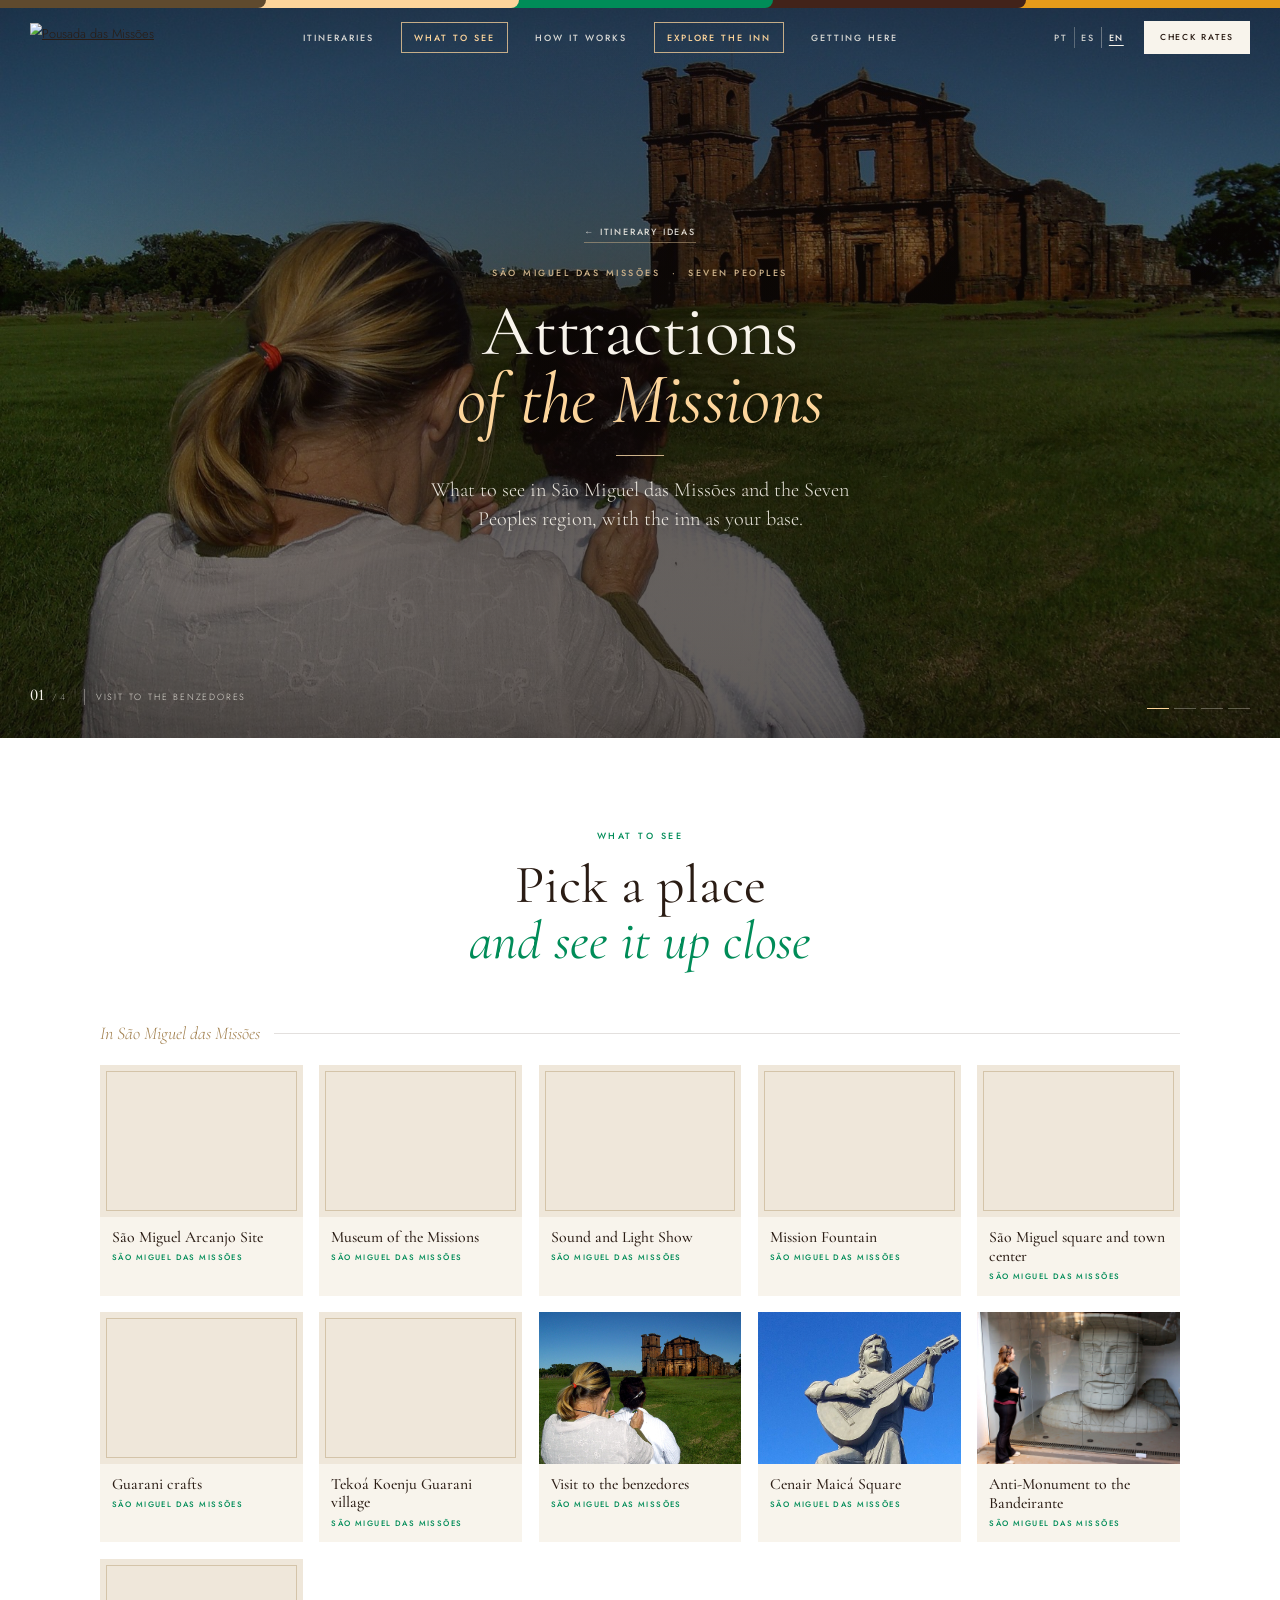
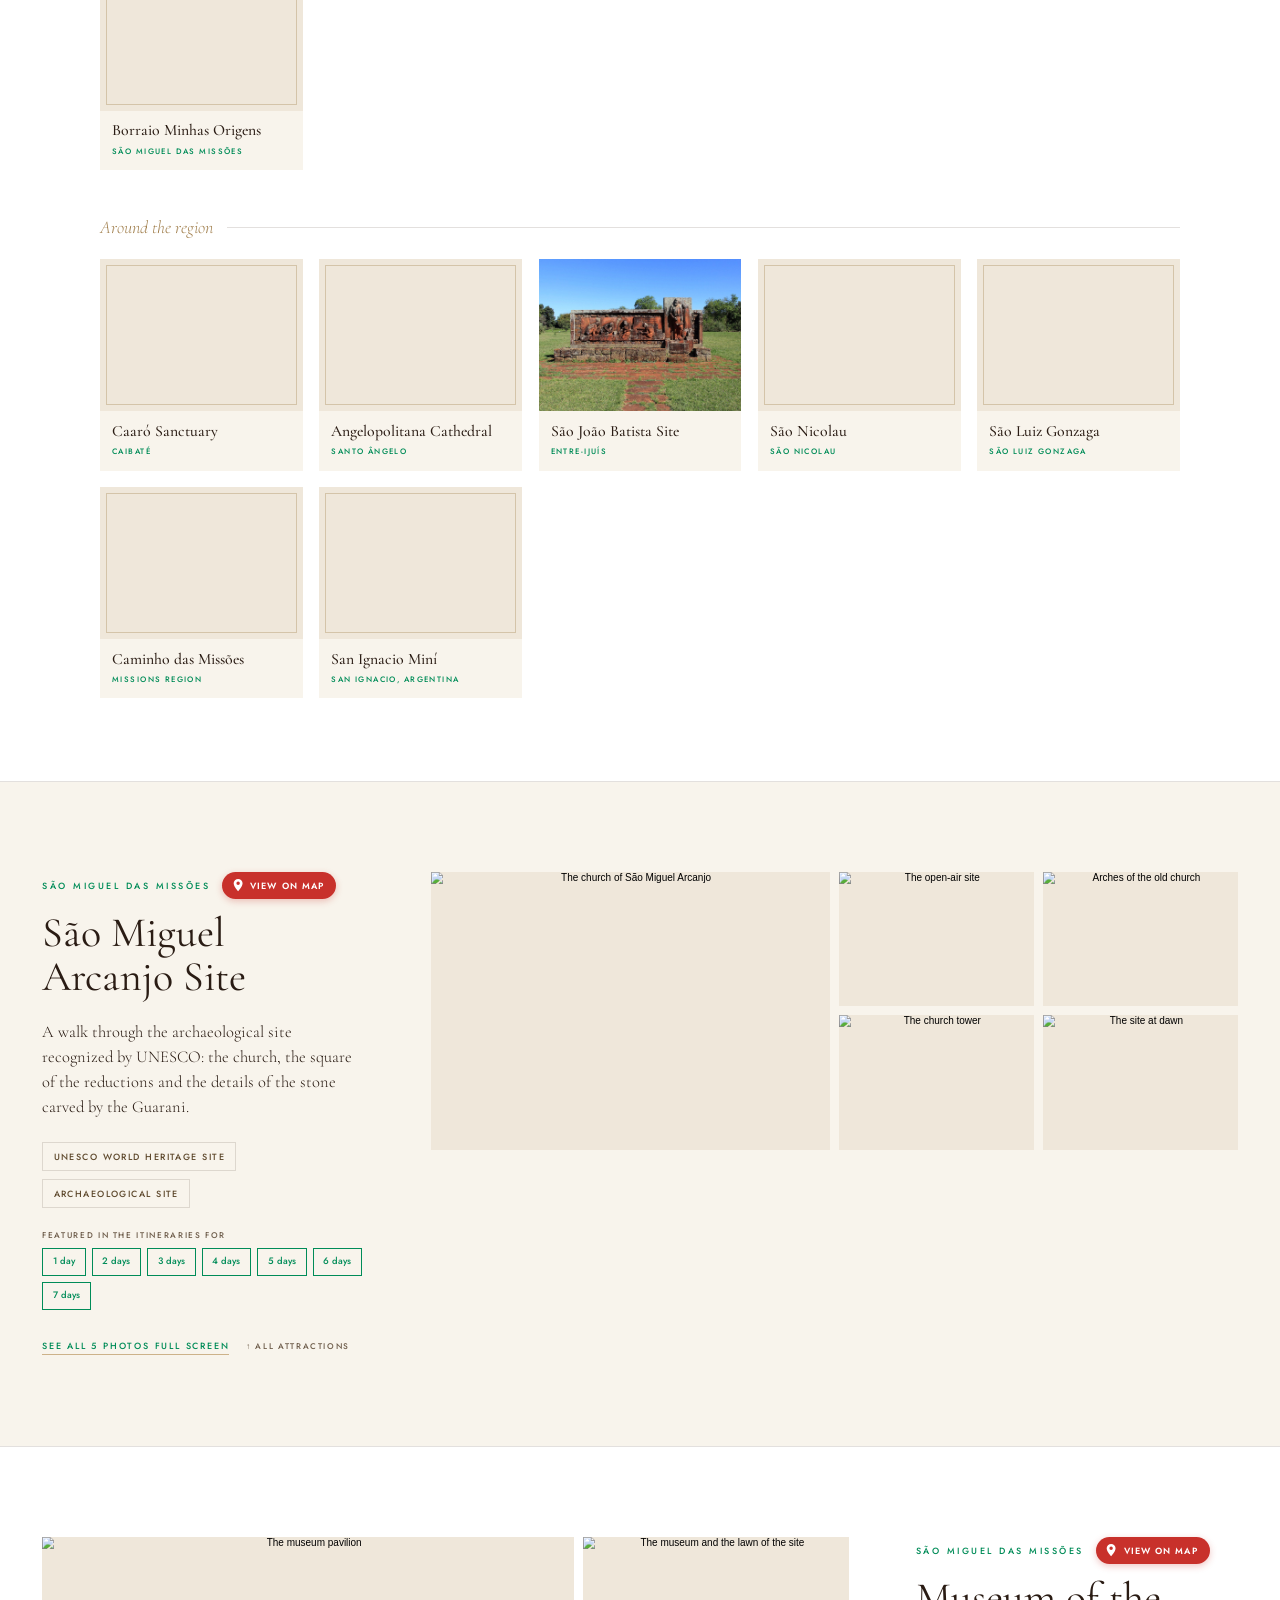
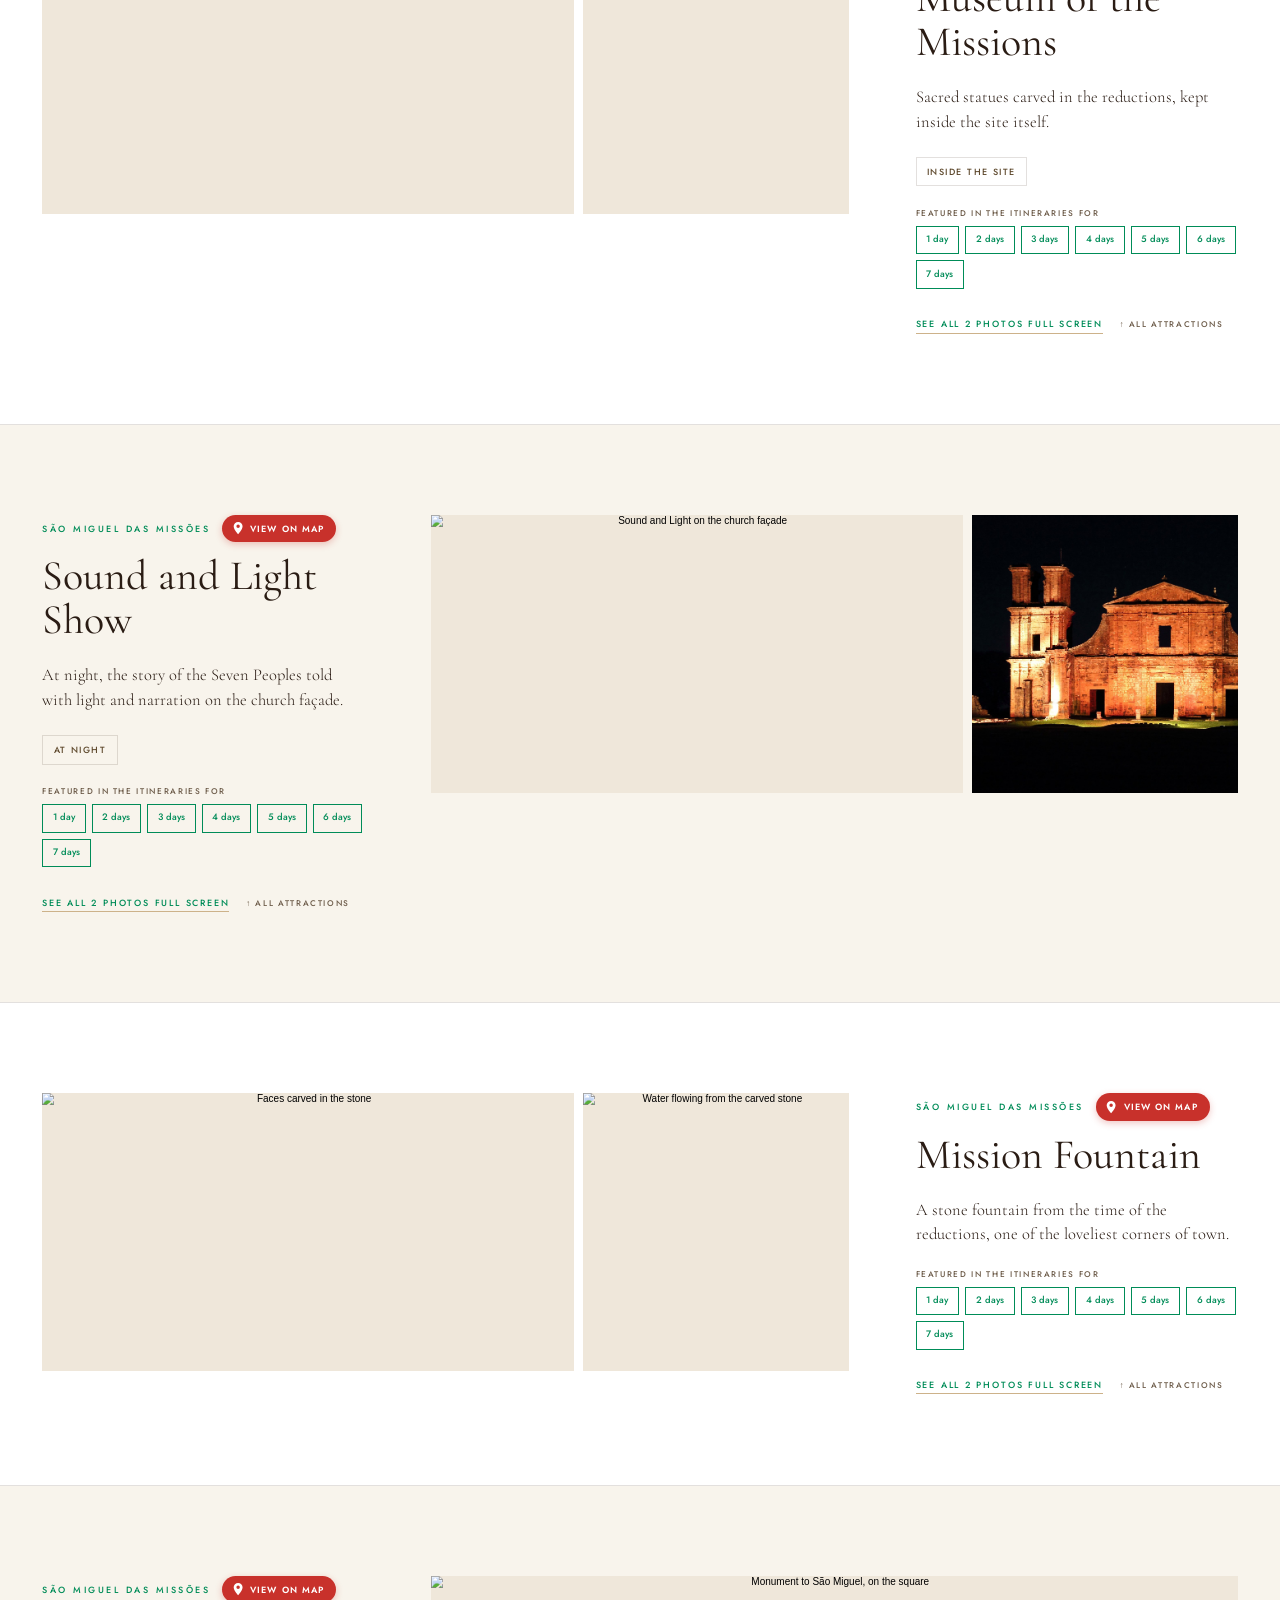
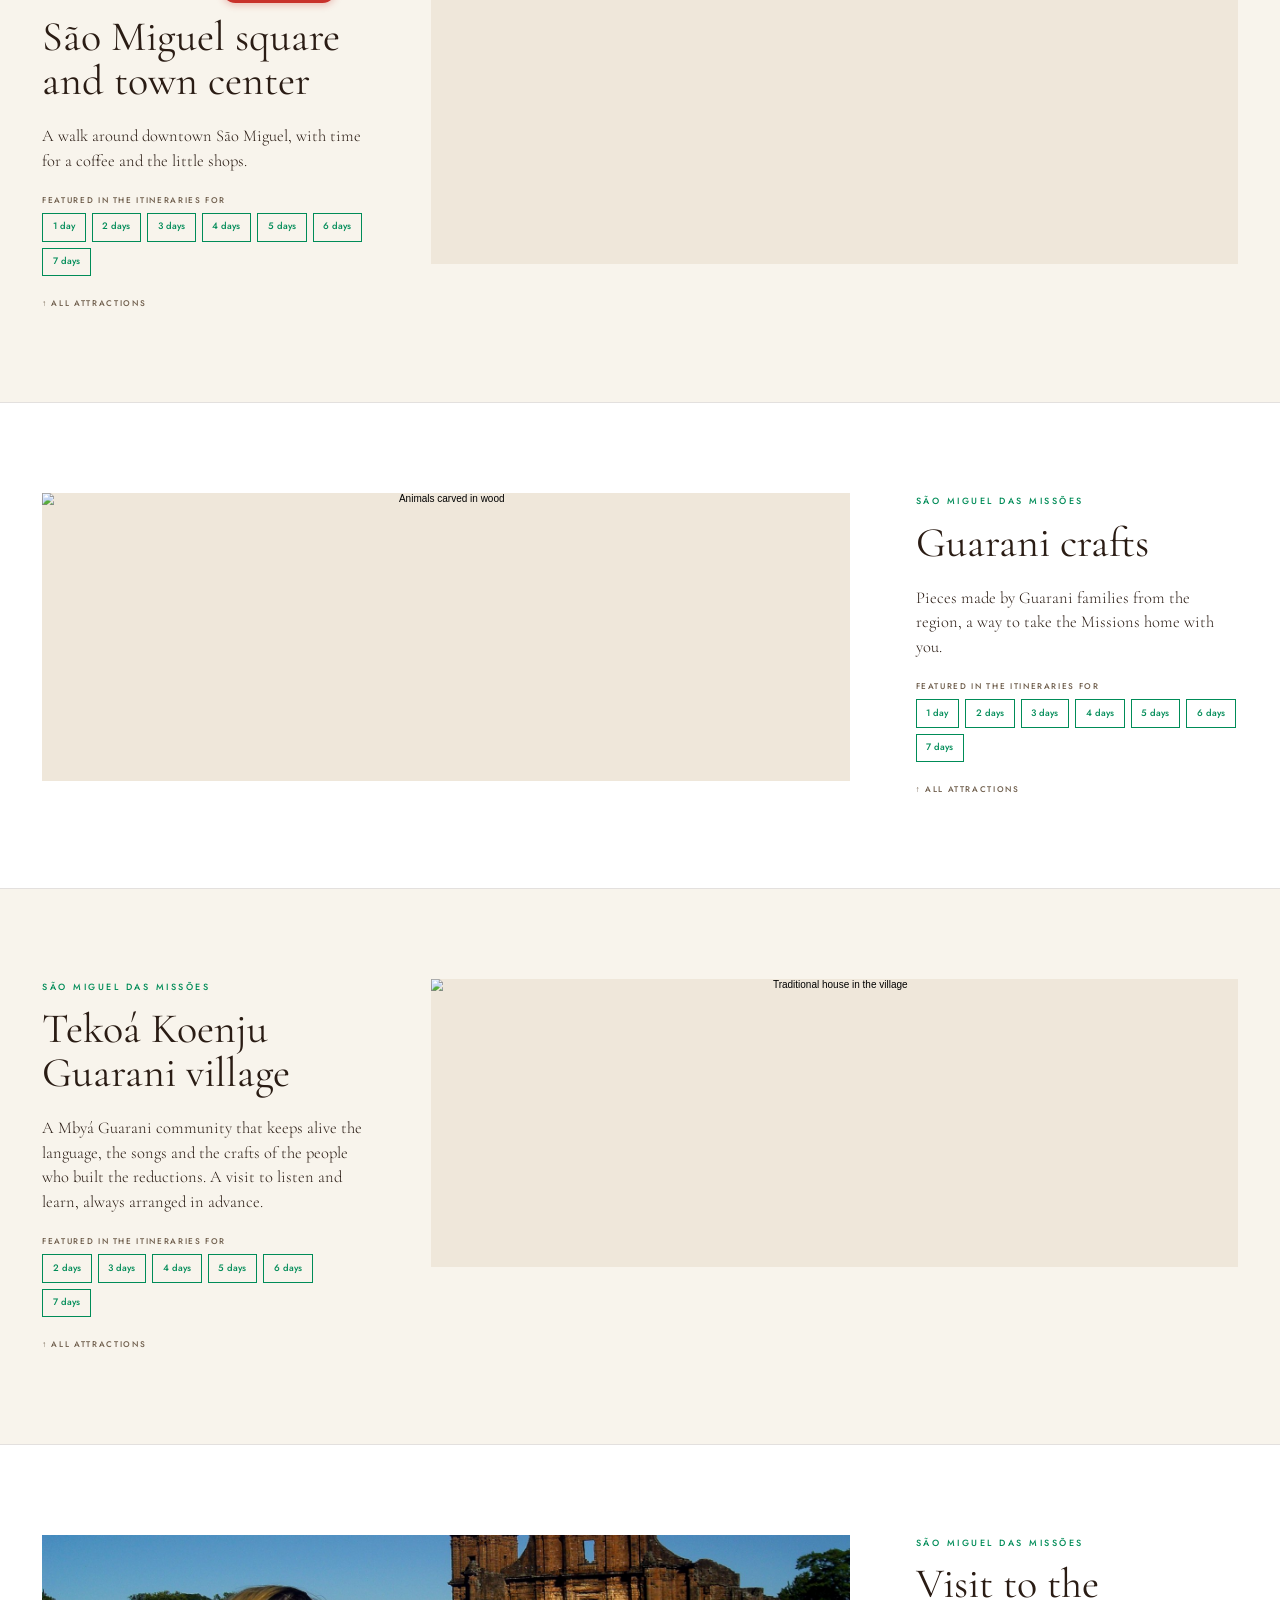
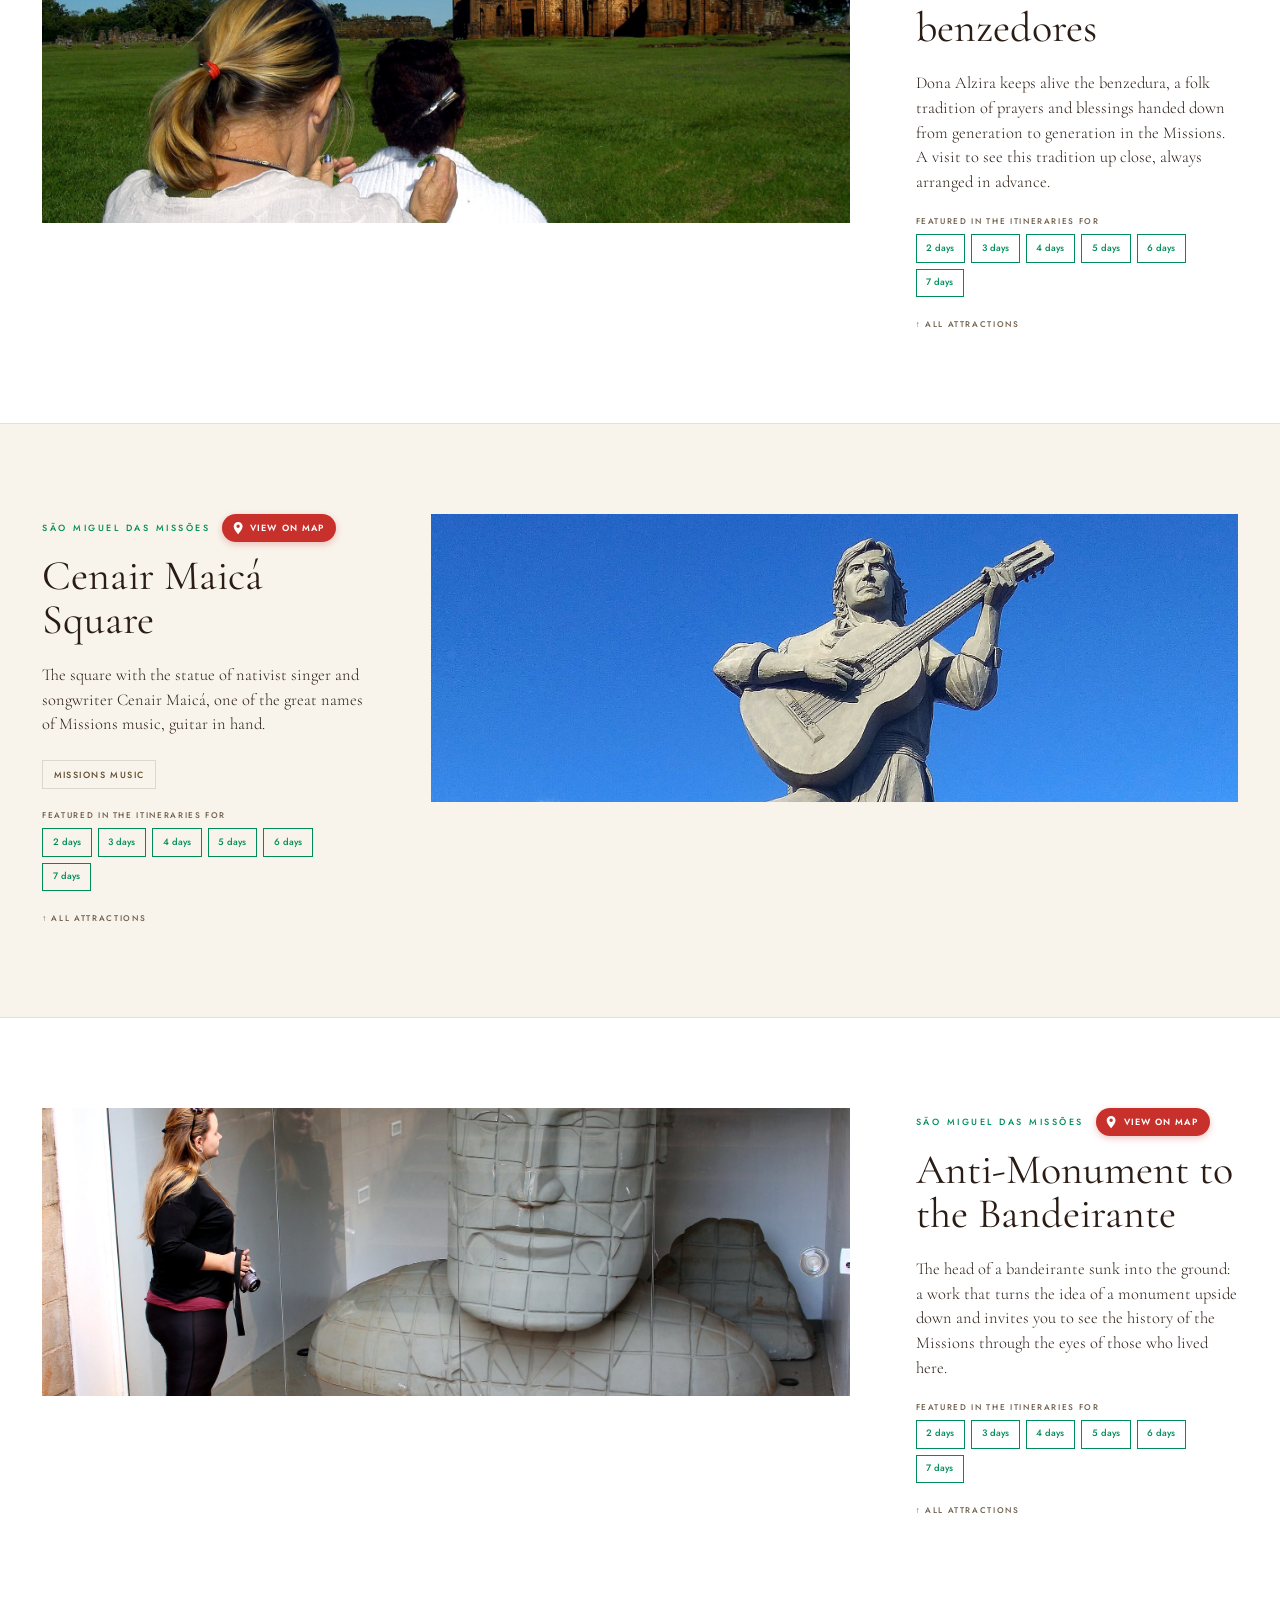
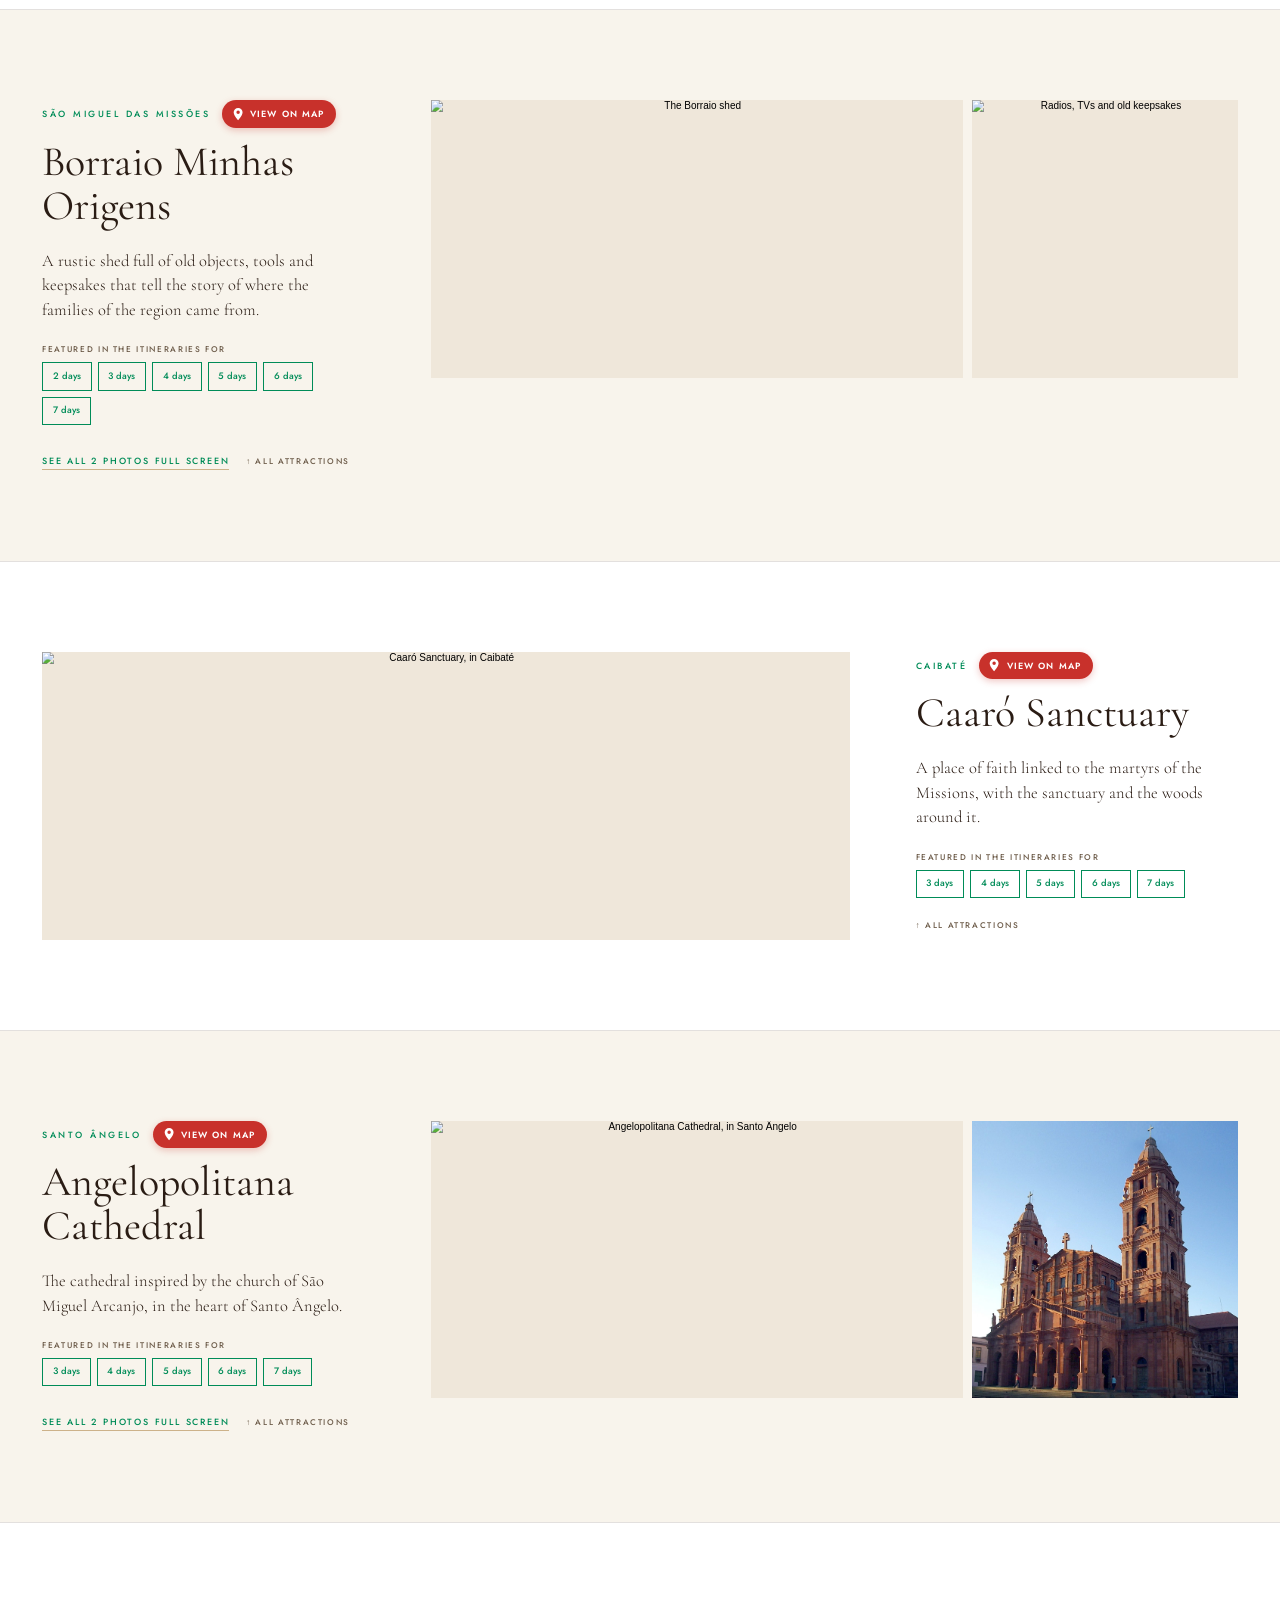
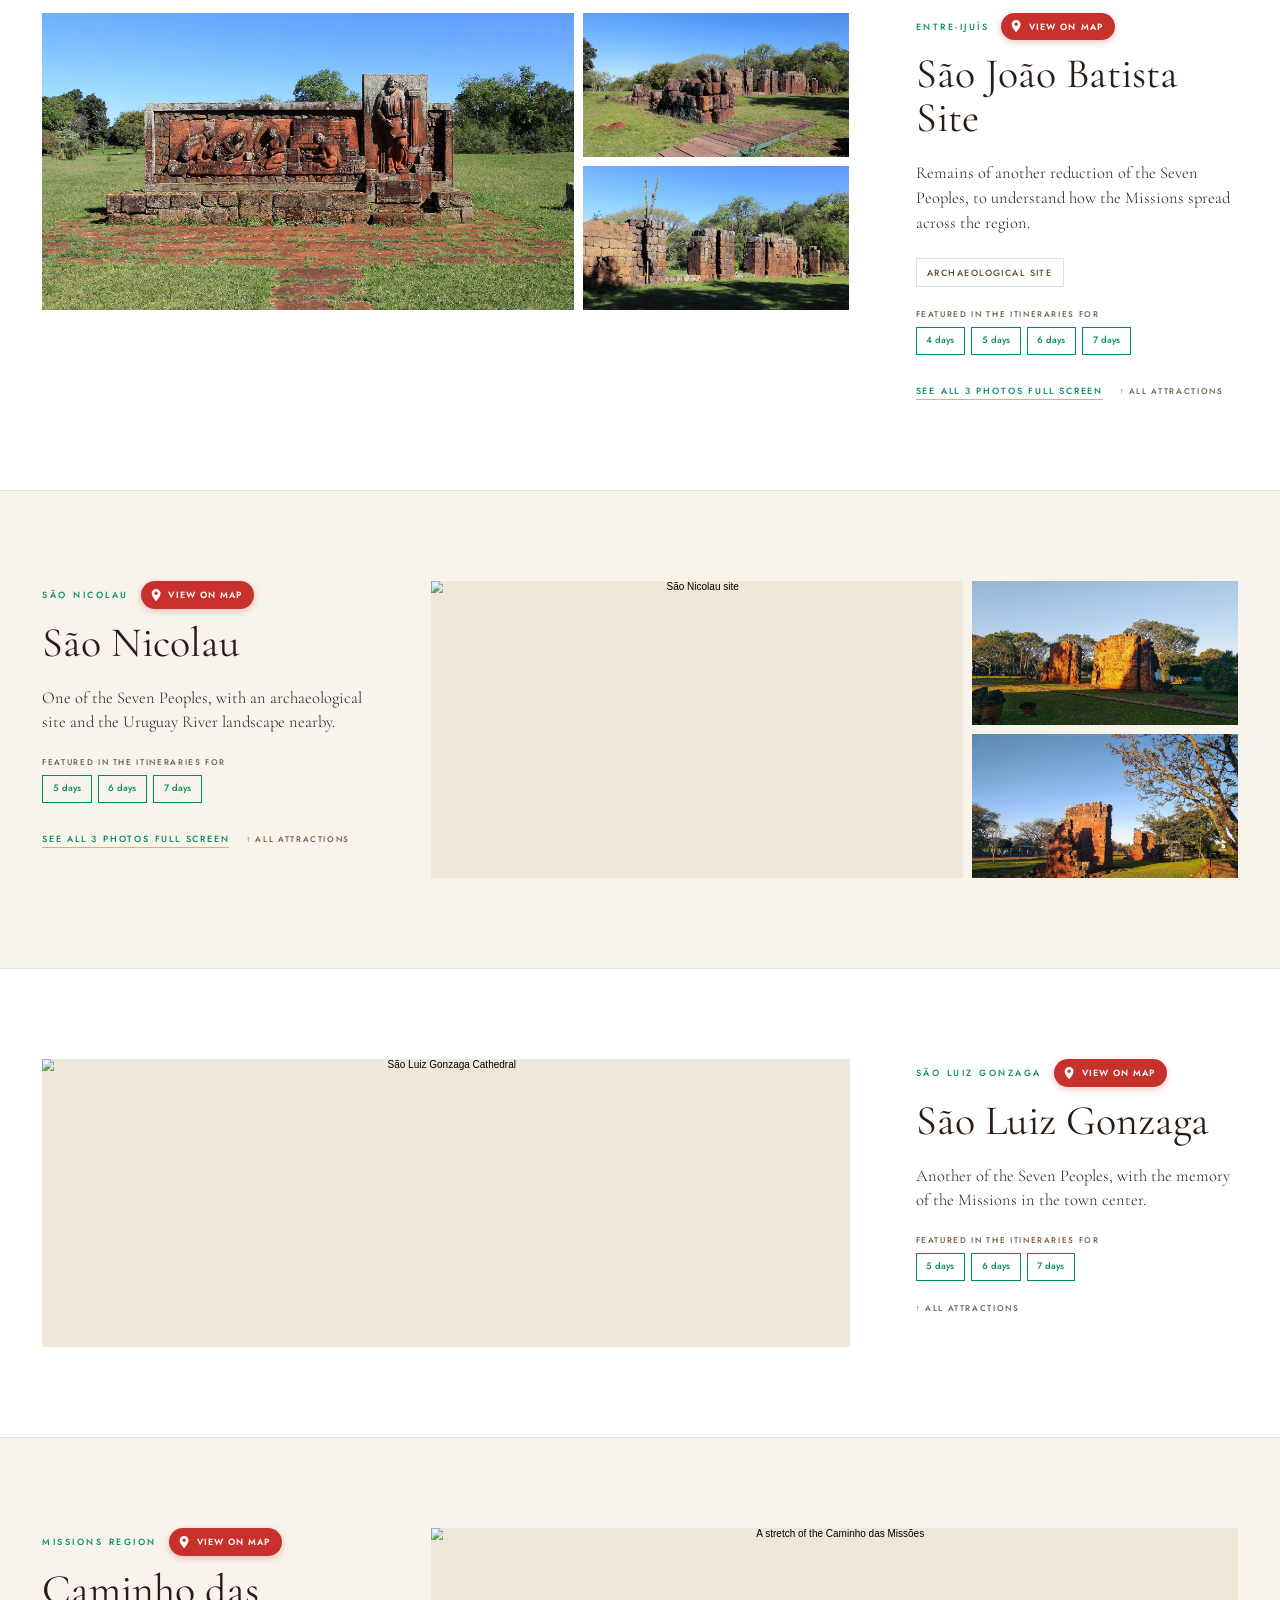
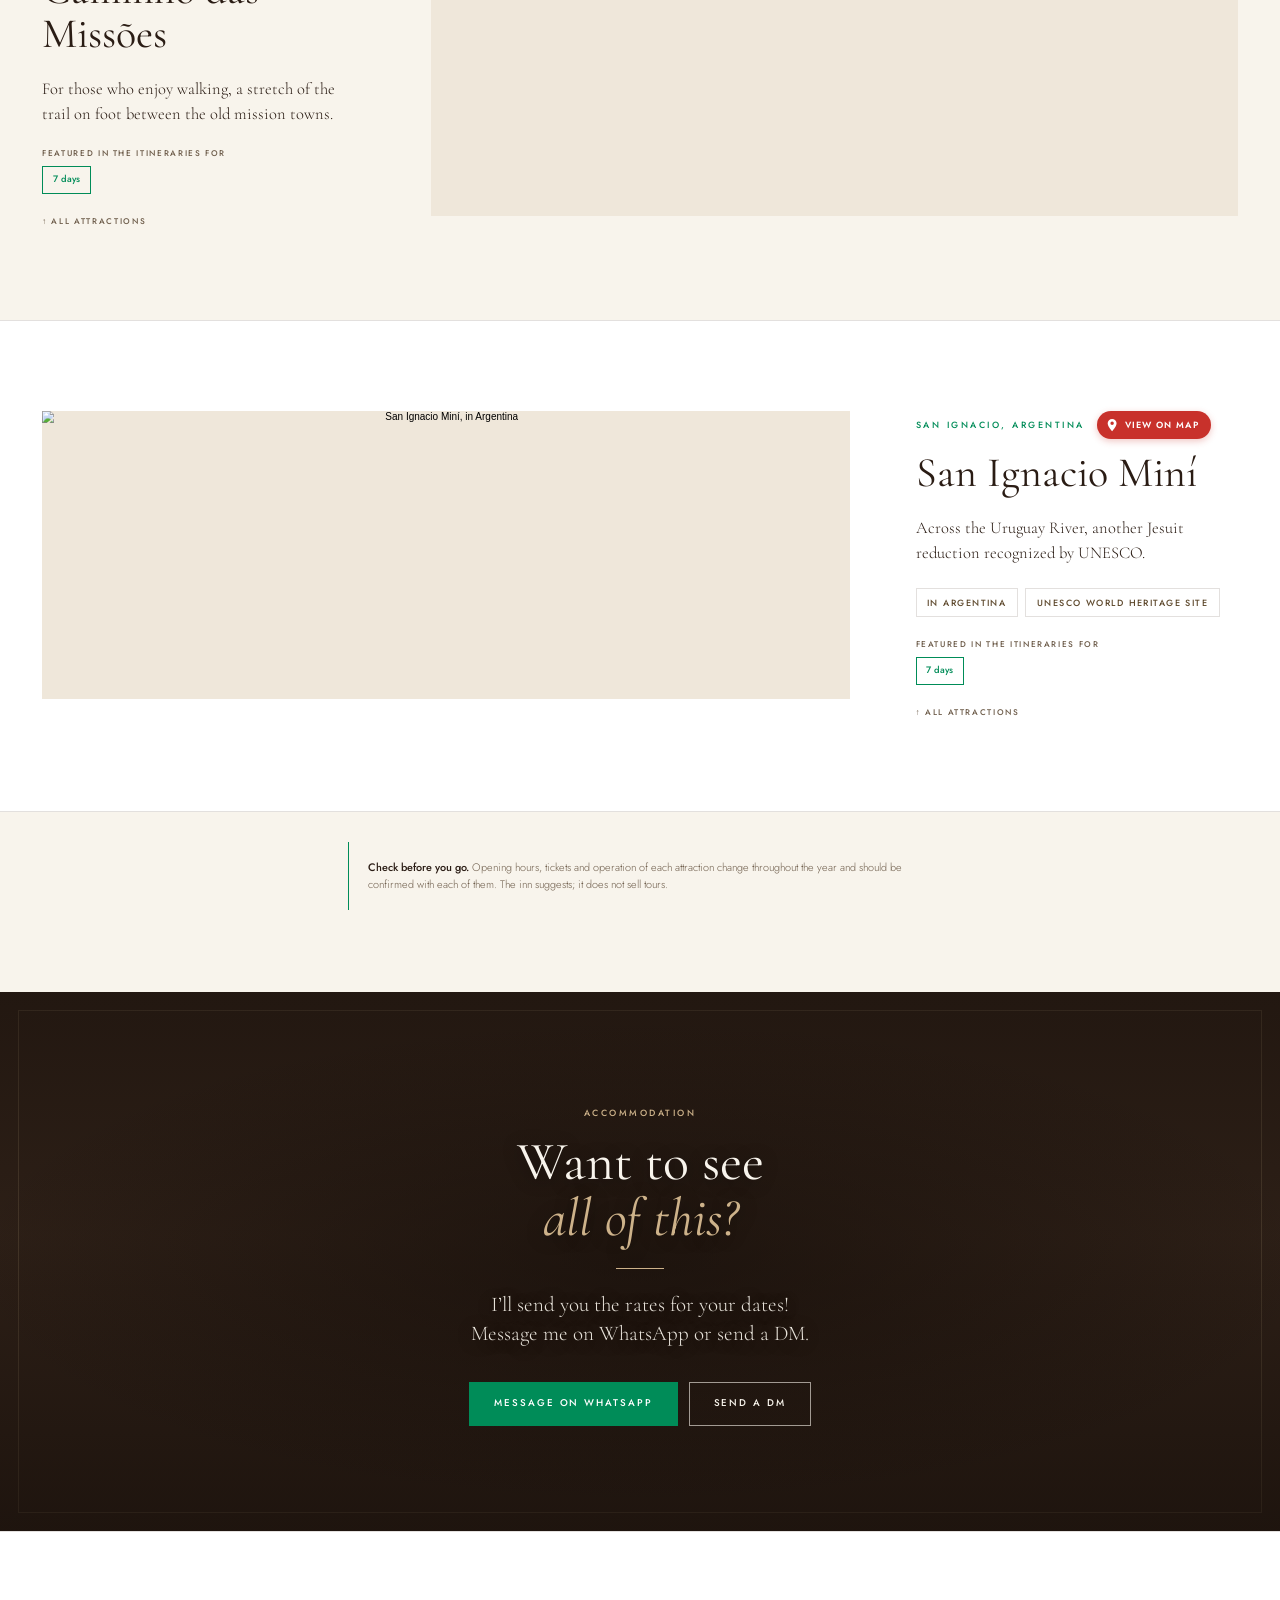
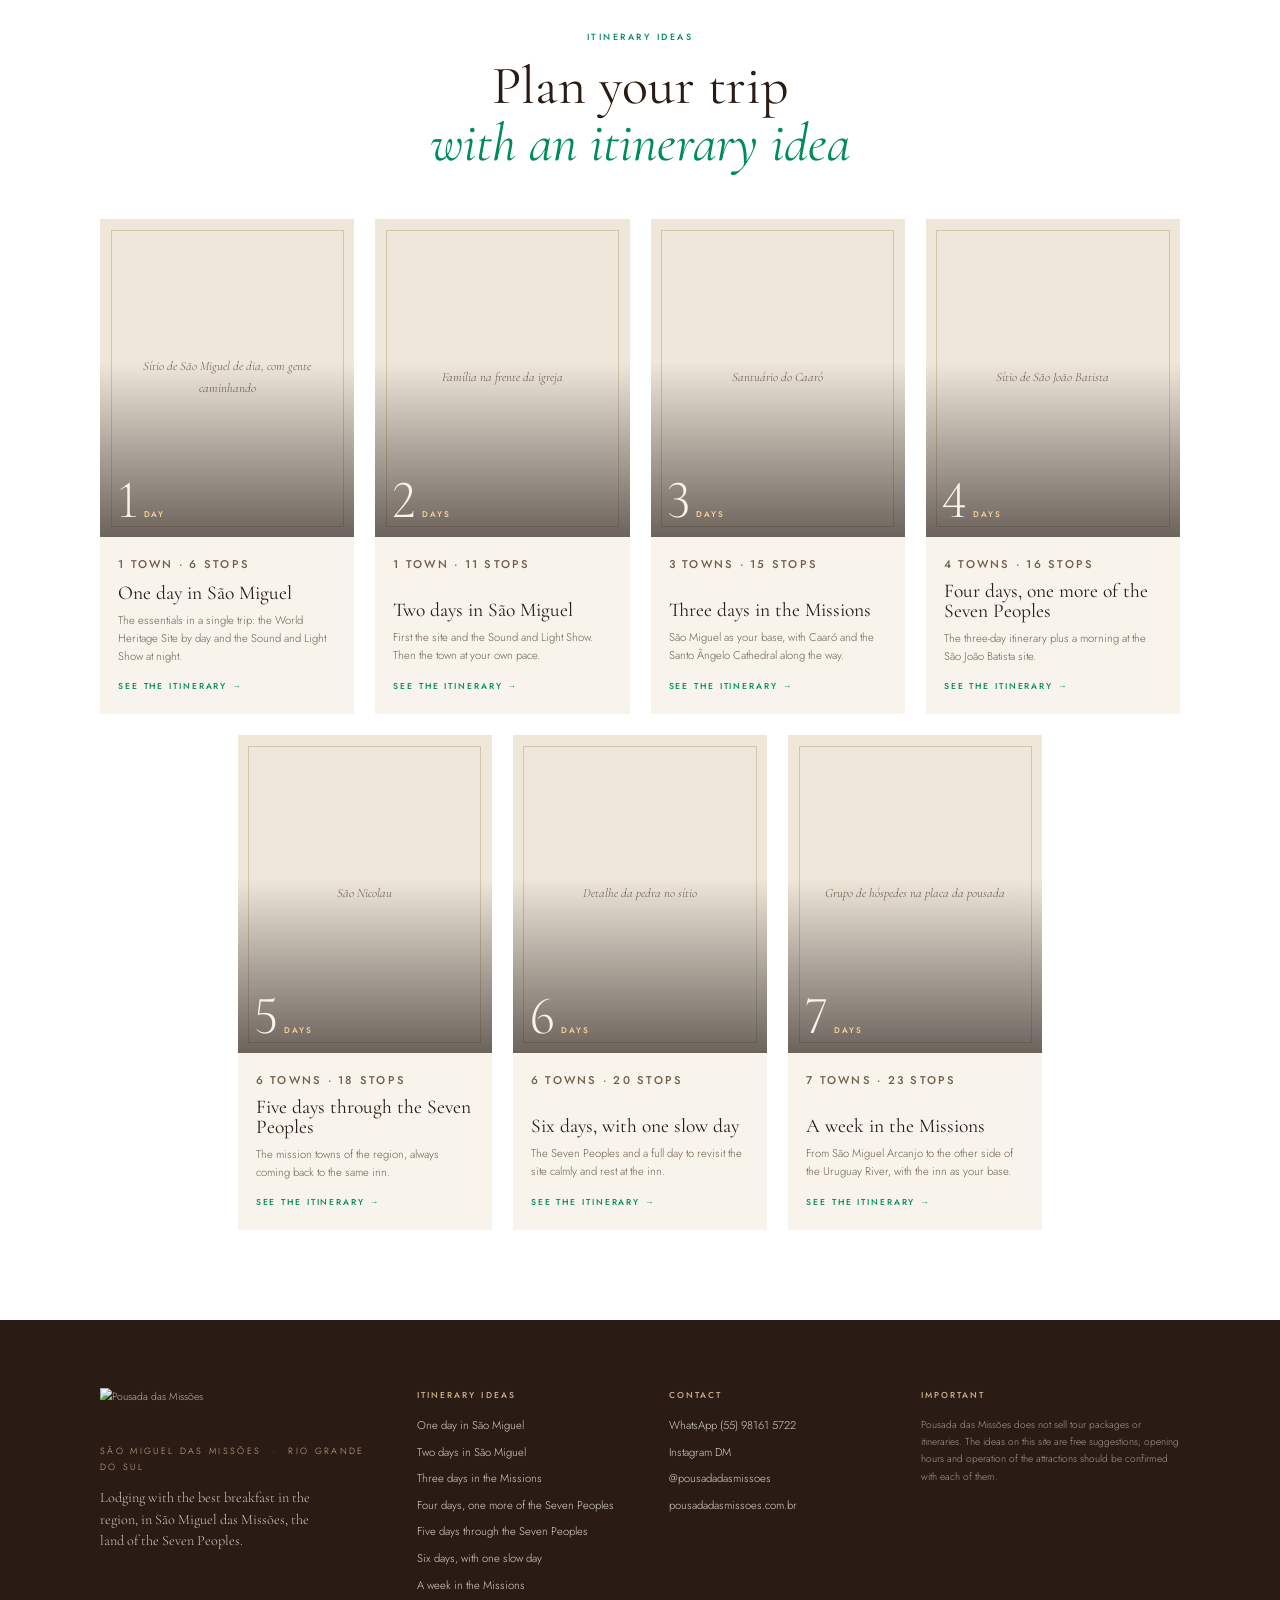
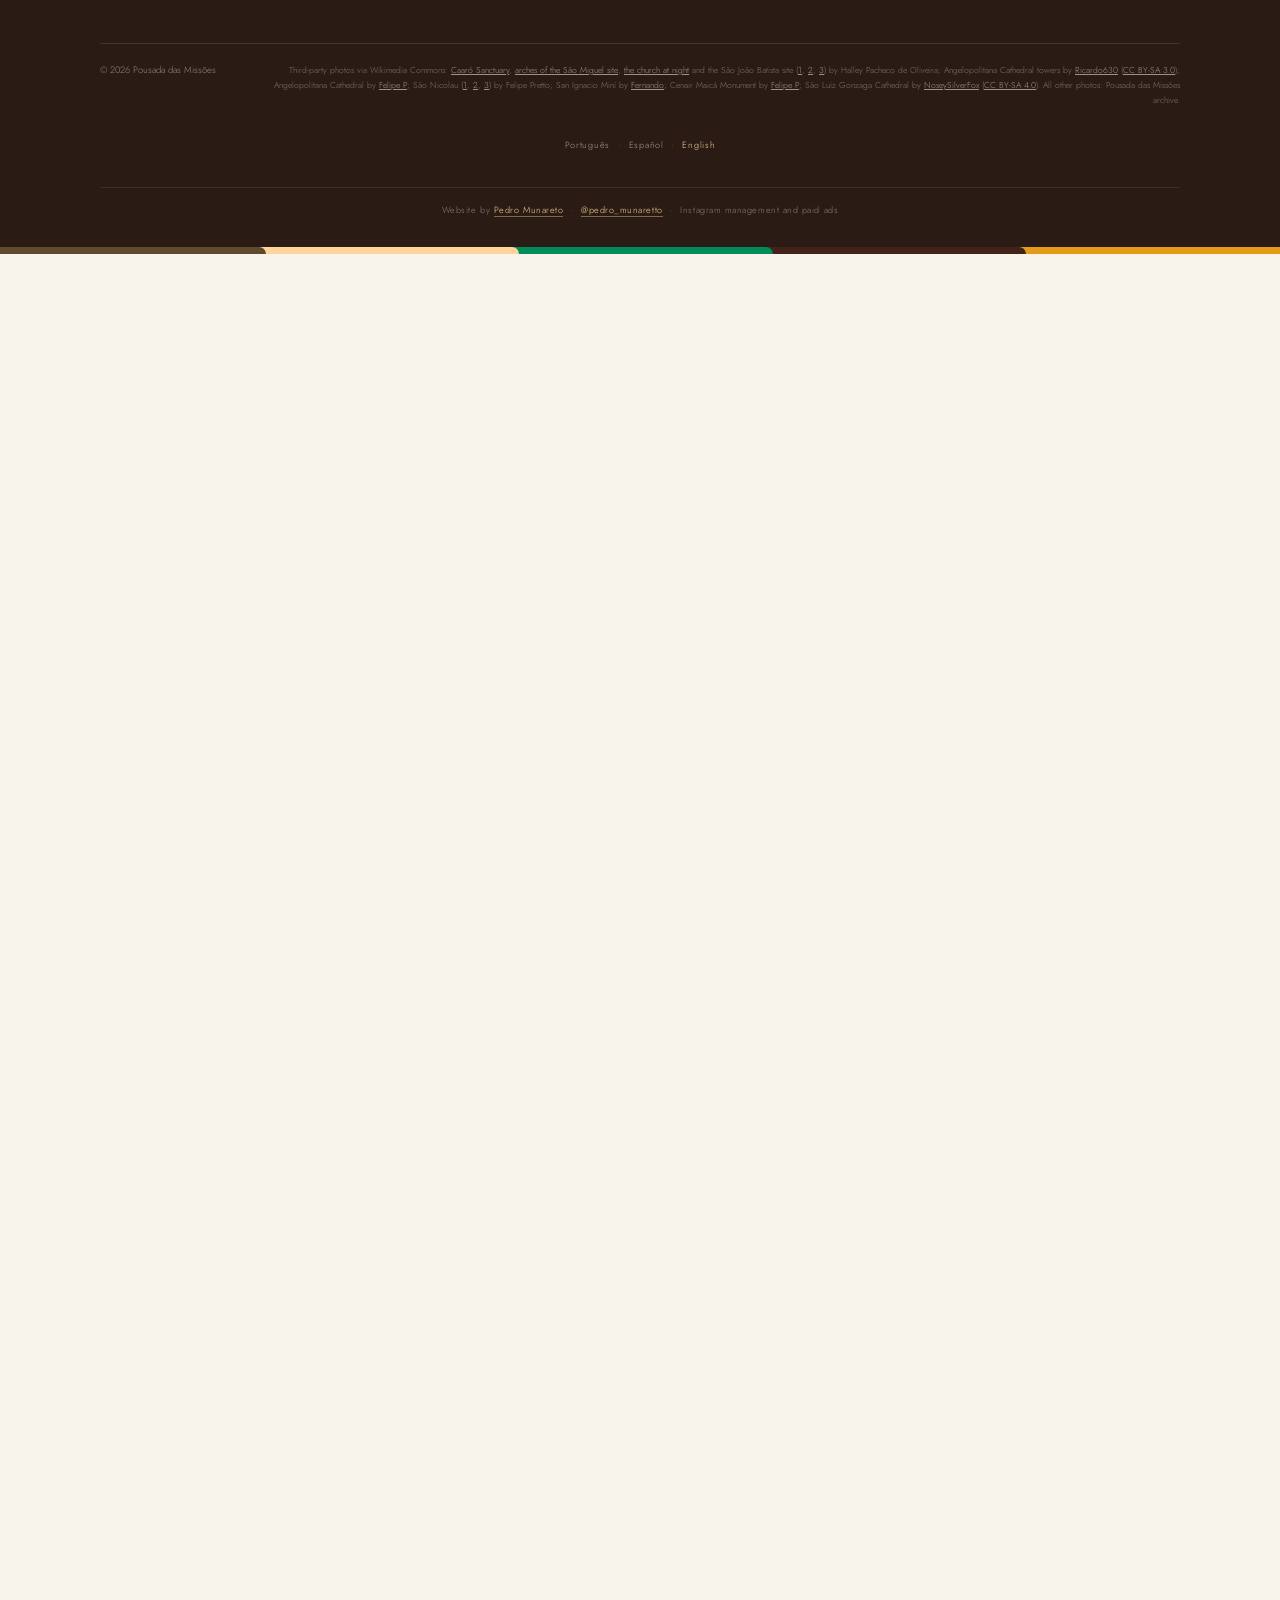
==== commit 71be6bcf: "Site publicado: textos confirmados, liberado para o Google e zoom de 75% - RASCUNHO = false: somem a" ====
--- a/pontos.html
+++ b/pontos.html
@@ -5,8 +5,6 @@
 <meta name="viewport" content="width=device-width, initial-scale=1">
 <title data-es="Atractivos turísticos | Pousada das Missões" data-en="Attractions | Pousada das Missões">Pontos turísticos | Pousada das Missões</title>
 <meta name="description" content="Pontos turísticos de São Miguel das Missões e da região dos Sete Povos: Patrimônio Mundial, museu, Som e Luz, Fonte Missioneira, Caaró, São João Batista e mais." data-es-content="Atractivos turísticos de São Miguel das Missões y de la región de los Siete Pueblos: Patrimonio Mundial, museo, Luz y Sonido, Fuente Misionera, Caaró, São João Batista y más." data-en-content="Attractions in São Miguel das Missões and the Seven Peoples region: World Heritage Site, museum, Sound and Light Show, Mission Fountain, Caaró, São João Batista and more.">
-<!-- RASCUNHO: tirar a linha abaixo quando os donos aprovarem os textos -->
-<meta name="robots" content="noindex">
 <meta property="og:title" content="Pontos turísticos das Missões | Pousada das Missões">
 <meta property="og:description" content="O que visitar em São Miguel das Missões e na região dos Sete Povos.">
 <meta property="og:image" content="https://pedronicolasmm-coder.github.io/pousada-roteiros/img/hero-igreja.jpg">
@@ -27,7 +25,7 @@
 <script>/* idioma antes de desenhar a pagina: ?lang=, escolha da sessao ou idioma do navegador (pt, es ou en). Ingles: navegador em ingles ou em outra lingua, fora do fuso do Brasil */
 (function(){var l='pt',e=0;try{var q=/[?&]lang=(pt|es|en)\b/.exec(location.search);if(q){l=q[1];e=1}else{try{localStorage.removeItem('lang')}catch(y){}var s=sessionStorage.getItem('lang');if(s==='pt'||s==='es'||s==='en'){l=s;e=1}else{var n=navigator.languages||[navigator.language||''],g='en';for(var i=0;i<n.length;i++){var c=String(n[i]).toLowerCase().slice(0,2);if(c==='pt'||c==='es'||c==='en'){g=c;break}}if(g==='en'){var z='';try{z=Intl.DateTimeFormat().resolvedOptions().timeZone||''}catch(w){}if(/^America\/(Sao_Paulo|Bahia|Fortaleza|Recife|Belem|Manaus|Cuiaba|Campo_Grande|Porto_Velho|Boa_Vista|Rio_Branco|Araguaina|Maceio|Santarem|Noronha|Eirunepe)$/.test(z))g='pt'}l=g}}}catch(x){}
 window.IDIOMA=l;window.IDIOMA_ESCOLHIDO=e;if(l!=='pt'){var h=document.documentElement;h.lang=l;h.className+=' '+l+' trad';setTimeout(function(){h.className+=' pronto'},1500)}})();</script>
-<link rel="stylesheet" href="estilo.css?v=20261117c">
+<link rel="stylesheet" href="estilo.css?v=20261119a">
 </head>
 <body class="pag-pousada pag-pontos">
 
@@ -36,13 +34,13 @@
 <header class="topo" id="topo">
   <a href="index.html" class="marca"><img src="img/logo.png" alt="Pousada das Missões"></a>
   <nav class="menu">
-    <a href="index.html#roteiros" data-es="Itinerarios" data-en="Itineraries">Roteiros</a>
+    <a href="roteiros.html#roteiros" data-es="Itinerarios" data-en="Itineraries">Roteiros</a>
     <a href="pontos.html" class="atual destaque" data-es="Qué visitar" data-en="What to see">Pontos turísticos</a>
-    <a href="index.html#sobre" data-es="Cómo funciona" data-en="How it works">Como funciona</a>
-    <a href="pousada.html" class="destaque" data-es="Conocé la posada" data-en="Explore the inn">Conheça a pousada</a>
-    <a href="index.html#chegar" data-es="Cómo llegar" data-en="Getting here">Como chegar</a>
+    <a href="roteiros.html#sobre" data-es="Cómo funciona" data-en="How it works">Como funciona</a>
+    <a href="index.html" class="destaque" data-es="Conocé la posada" data-en="Explore the inn">Conheça a pousada</a>
+    <a href="roteiros.html#chegar" data-es="Cómo llegar" data-en="Getting here">Como chegar</a>
   </nav>
-  <nav class="topo-mob" aria-label="Atalhos" data-es-aria-label="Accesos" data-en-aria-label="Shortcuts"><a href="index.html#roteiros" data-es="Itinerarios" data-en="Itineraries">Roteiros</a><a href="pousada.html" class="destaque" data-es="La posada" data-en="The inn">A pousada</a></nav>
+  <nav class="topo-mob" aria-label="Atalhos" data-es-aria-label="Accesos" data-en-aria-label="Shortcuts"><a href="roteiros.html#roteiros" data-es="Itinerarios" data-en="Itineraries">Roteiros</a><a href="index.html" class="destaque" data-es="La posada" data-en="The inn">A pousada</a></nav>
   <button type="button" class="topo-menu-btn" id="menu-btn" aria-label="Abrir menu" data-es-aria-label="Abrir menú" data-en-aria-label="Open menu" aria-expanded="false"><span></span><span></span><span></span></button>
   <div class="topo-dir"><div class="idiomas" role="group" aria-label="Idioma" data-en-aria-label="Language"><a class="js-idioma" data-lang="pt" lang="pt-BR" hreflang="pt-BR" title="Português">PT</a><a class="js-idioma" data-lang="es" lang="es" hreflang="es" title="Español">ES</a><a class="js-idioma" data-lang="en" lang="en" hreflang="en" title="English">EN</a></div><a class="btn btn-claro btn-peq js-wa" href="https://wa.me/5555981615722" target="_blank" rel="noopener" data-es="Consultar precios" data-en="Check rates">Consultar valores</a></div>
 </header>
@@ -51,7 +49,7 @@
   <div class="hero-fotos" id="pousada-hero-fotos" aria-hidden="true"><figure class="foto hero-foto ativa" data-src="img/capa.jpg" data-legenda="O Patrimônio Mundial a céu aberto" data-es-data-legenda="El Patrimonio Mundial a cielo abierto" data-en-data-legenda="The open-air World Heritage Site" data-label=""></figure></div>
   <div class="hero-veu"></div>
   <div class="hero-txt">
-    <a class="voltar" href="index.html" data-es="← Ideas de itinerario" data-en="← Itinerary ideas">← Ideias de roteiro</a>
+    <a class="voltar" href="roteiros.html" data-es="← Ideas de itinerario" data-en="← Itinerary ideas">← Ideias de roteiro</a>
     <p class="rotulo rotulo-claro" data-es="São Miguel das Missões &nbsp;·&nbsp; Siete Pueblos" data-en="São Miguel das Missões &nbsp;·&nbsp; Seven Peoples">São Miguel das Missões &nbsp;·&nbsp; Sete Povos</p>
     <h1 data-es="Atractivos<br><em>de las Misiones</em>" data-en="Attractions<br><em>of the Missions</em>">Pontos turísticos<br><em>das Missões</em></h1>
     <span class="fio"></span>
@@ -148,10 +146,10 @@
 </footer>
 <div class="faixa faixa-base" aria-hidden="true"><i></i><i></i><i></i><i></i><i></i></div>
 
-<script src="roteiros.js?v=20261117c"></script>
-<script src="pontos.js?v=20261117c"></script>
-<script src="es.js?v=20261117c"></script>
-<script src="en.js?v=20261117c"></script>
-<script src="app.js?v=20261117c"></script>
+<script src="roteiros.js?v=20261119a"></script>
+<script src="pontos.js?v=20261119a"></script>
+<script src="es.js?v=20261119a"></script>
+<script src="en.js?v=20261119a"></script>
+<script src="app.js?v=20261119a"></script>
 </body>
 </html>
--- a/estilo.css
+++ b/estilo.css
@@ -493,12 +493,14 @@
   .lb-fechar { top: 14px; right: 14px; }
 }
 
-/* escala de 80% no computador (pedido do Pedro: "como se a pagina estivesse com 80%").
-   Com zoom, 100vh vira 80% da tela; por isso as alturas de tela cheia vao divididas por .8 */
+/* escala de 75% no computador (Pedro: "como se a pagina estivesse com 80%"; em 18/11/2026: "da pra tirar um
+   pouquinho mais o zoom", entao 75%, o passo seguinte do zoom do navegador).
+   Com zoom, 100vh vira 75% da tela; por isso as alturas de tela cheia vao divididas por .75 */
 @media (min-width: 1024px) {
-  html { zoom: .8; }
-  .hero { min-height: clamp(640px, 125vh, 1200px); min-height: clamp(640px, 125svh, 1200px); }
-  .rot-hero { min-height: clamp(560px, 102.5vh, 1025px); min-height: clamp(560px, 102.5svh, 1025px); }
+  html { zoom: .75; }
+  .hero { min-height: clamp(640px, 133.33vh, 1280px); min-height: clamp(640px, 133.33svh, 1280px); }
+  .rot-hero { min-height: clamp(560px, 109.33vh, 1093px); min-height: clamp(560px, 109.33svh, 1093px); }
+  .lb-fig img { max-height: calc(133.33vh - 140px); }
 }
 .pousada-ver { text-align: center; margin-top: 56px; }
 @media (max-width: 760px) {
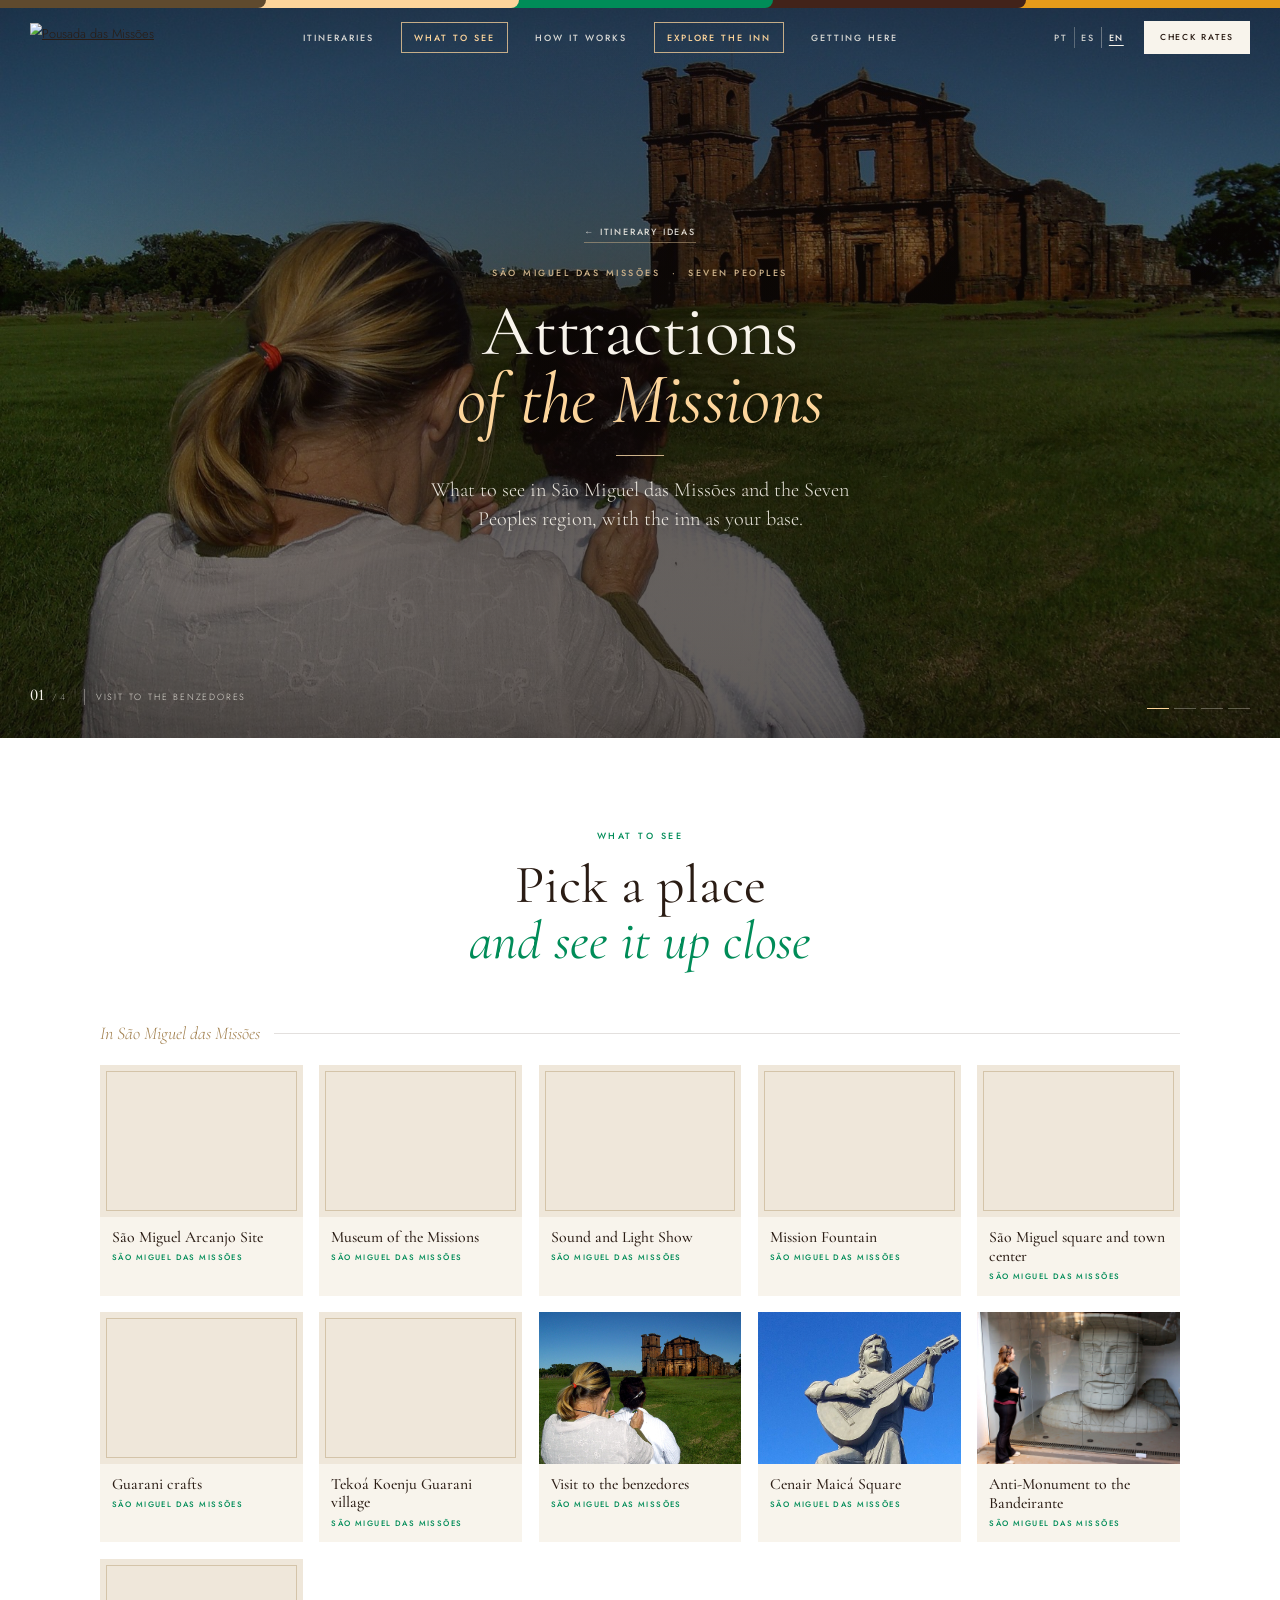
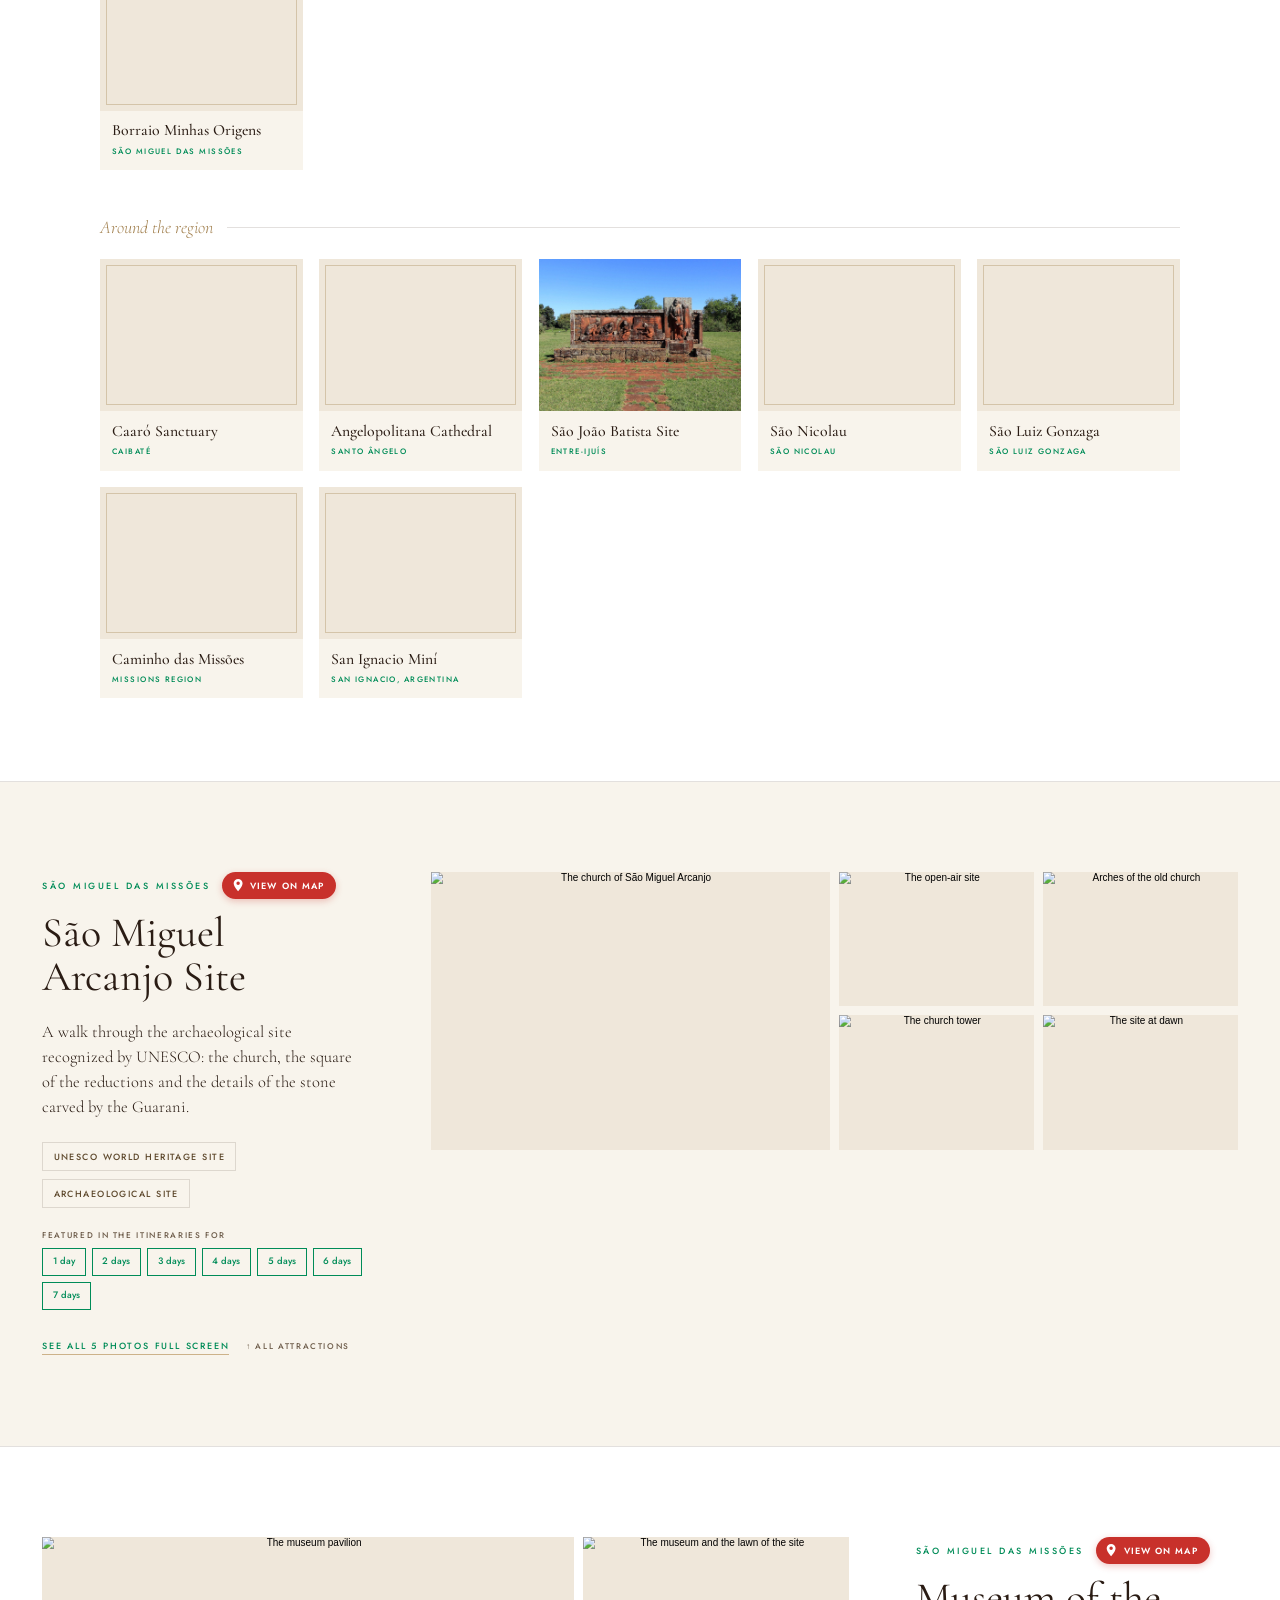
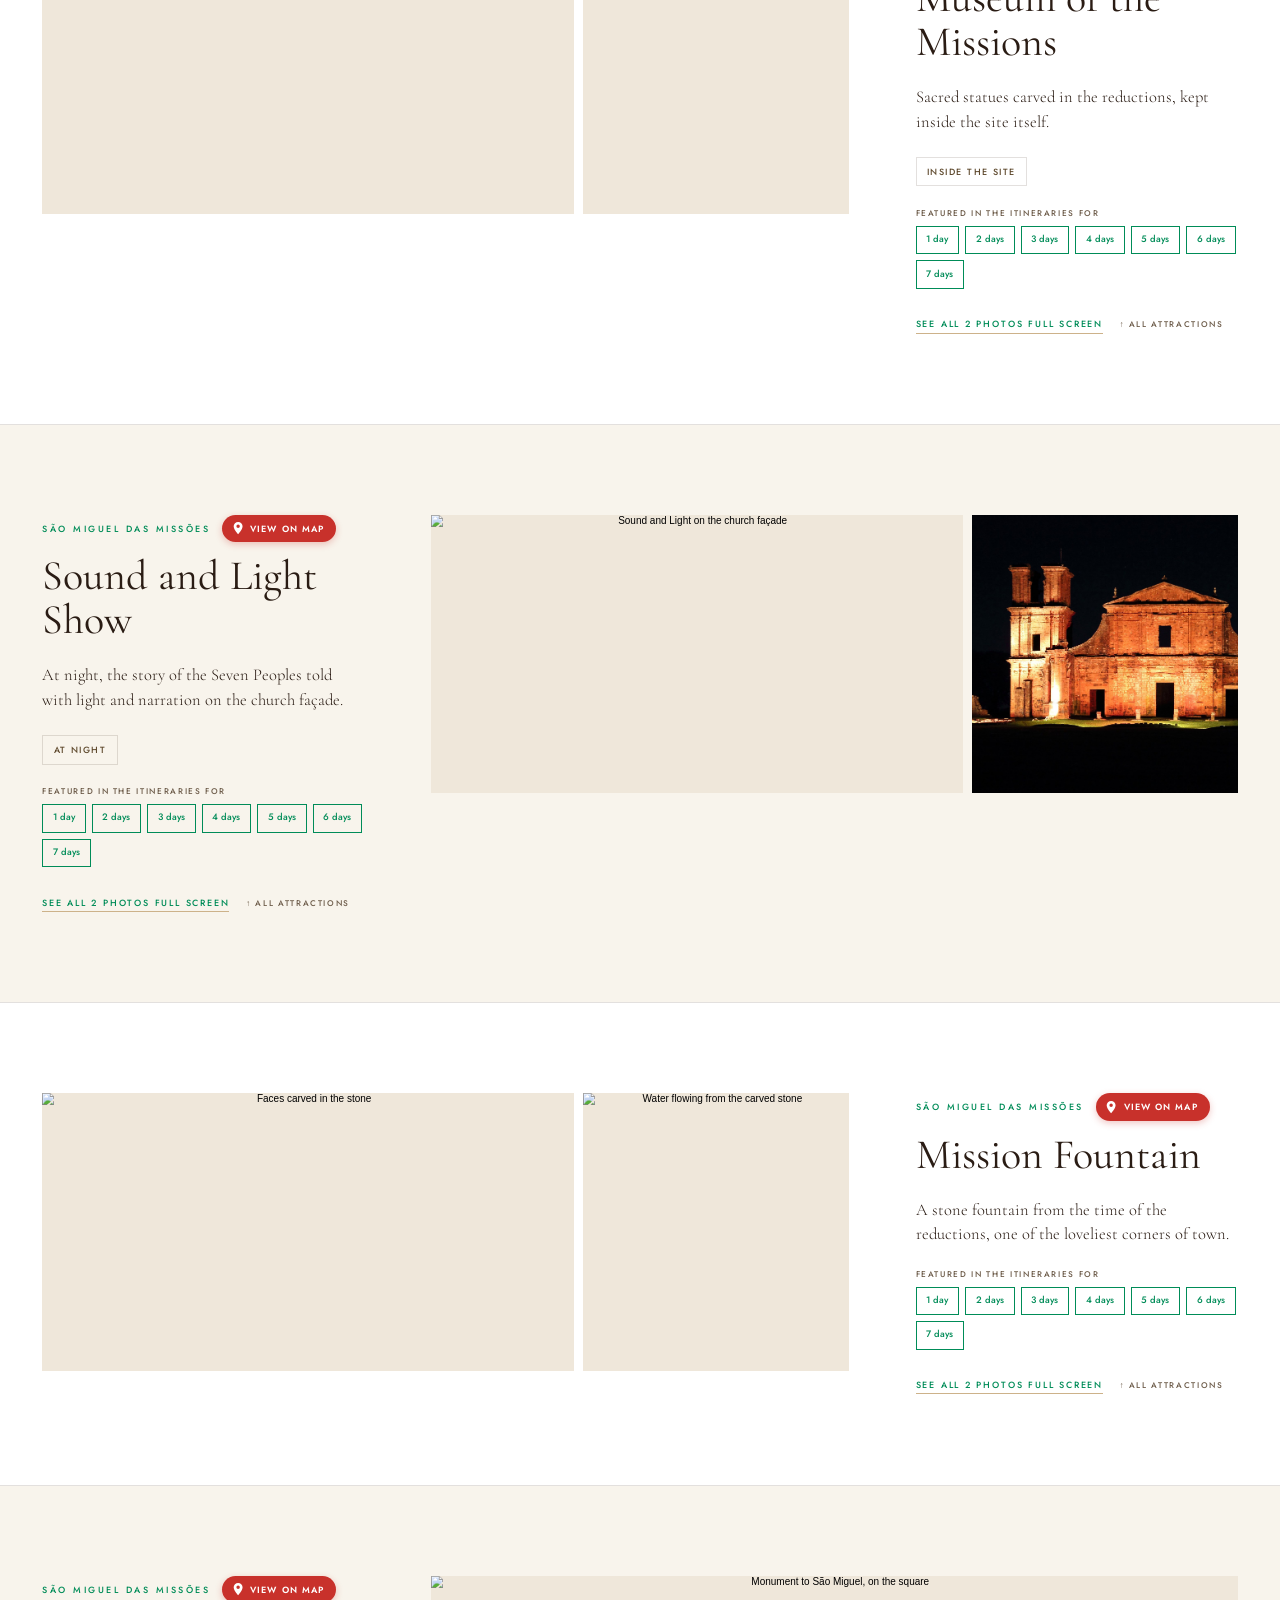
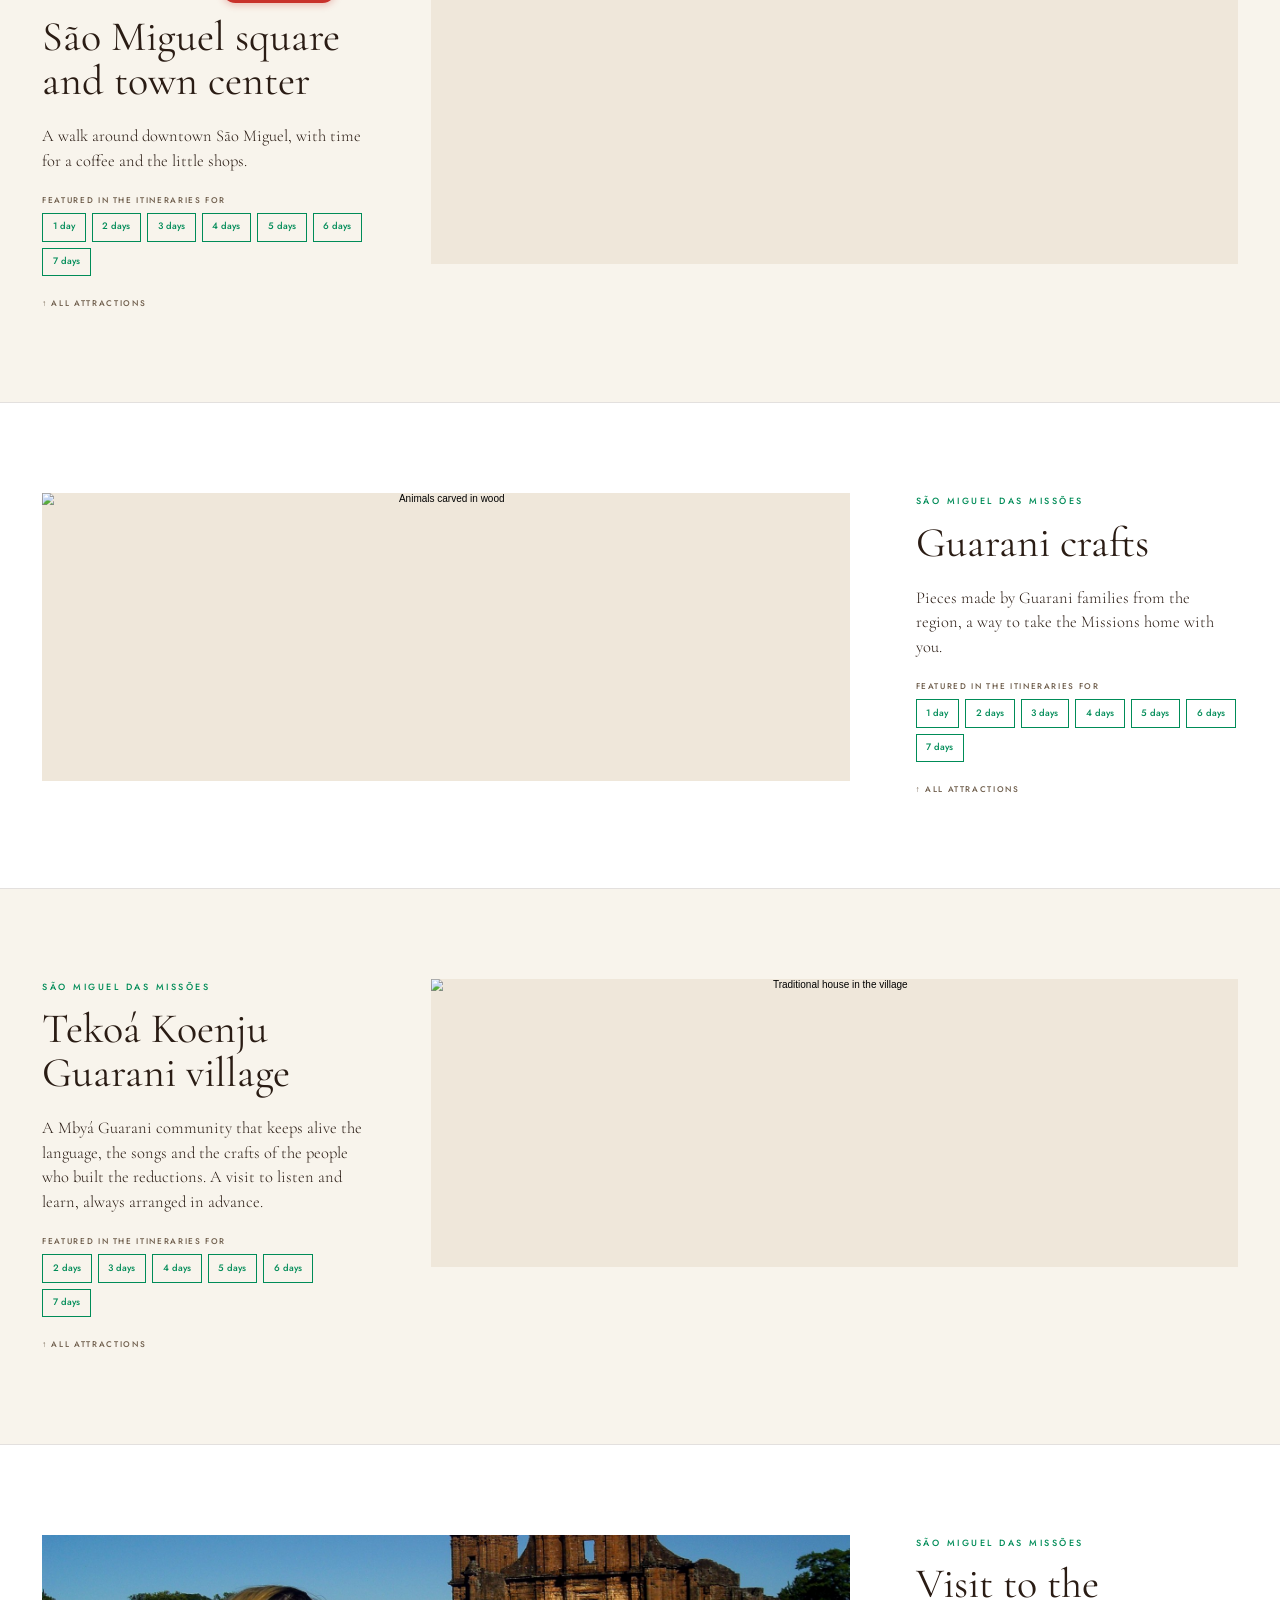
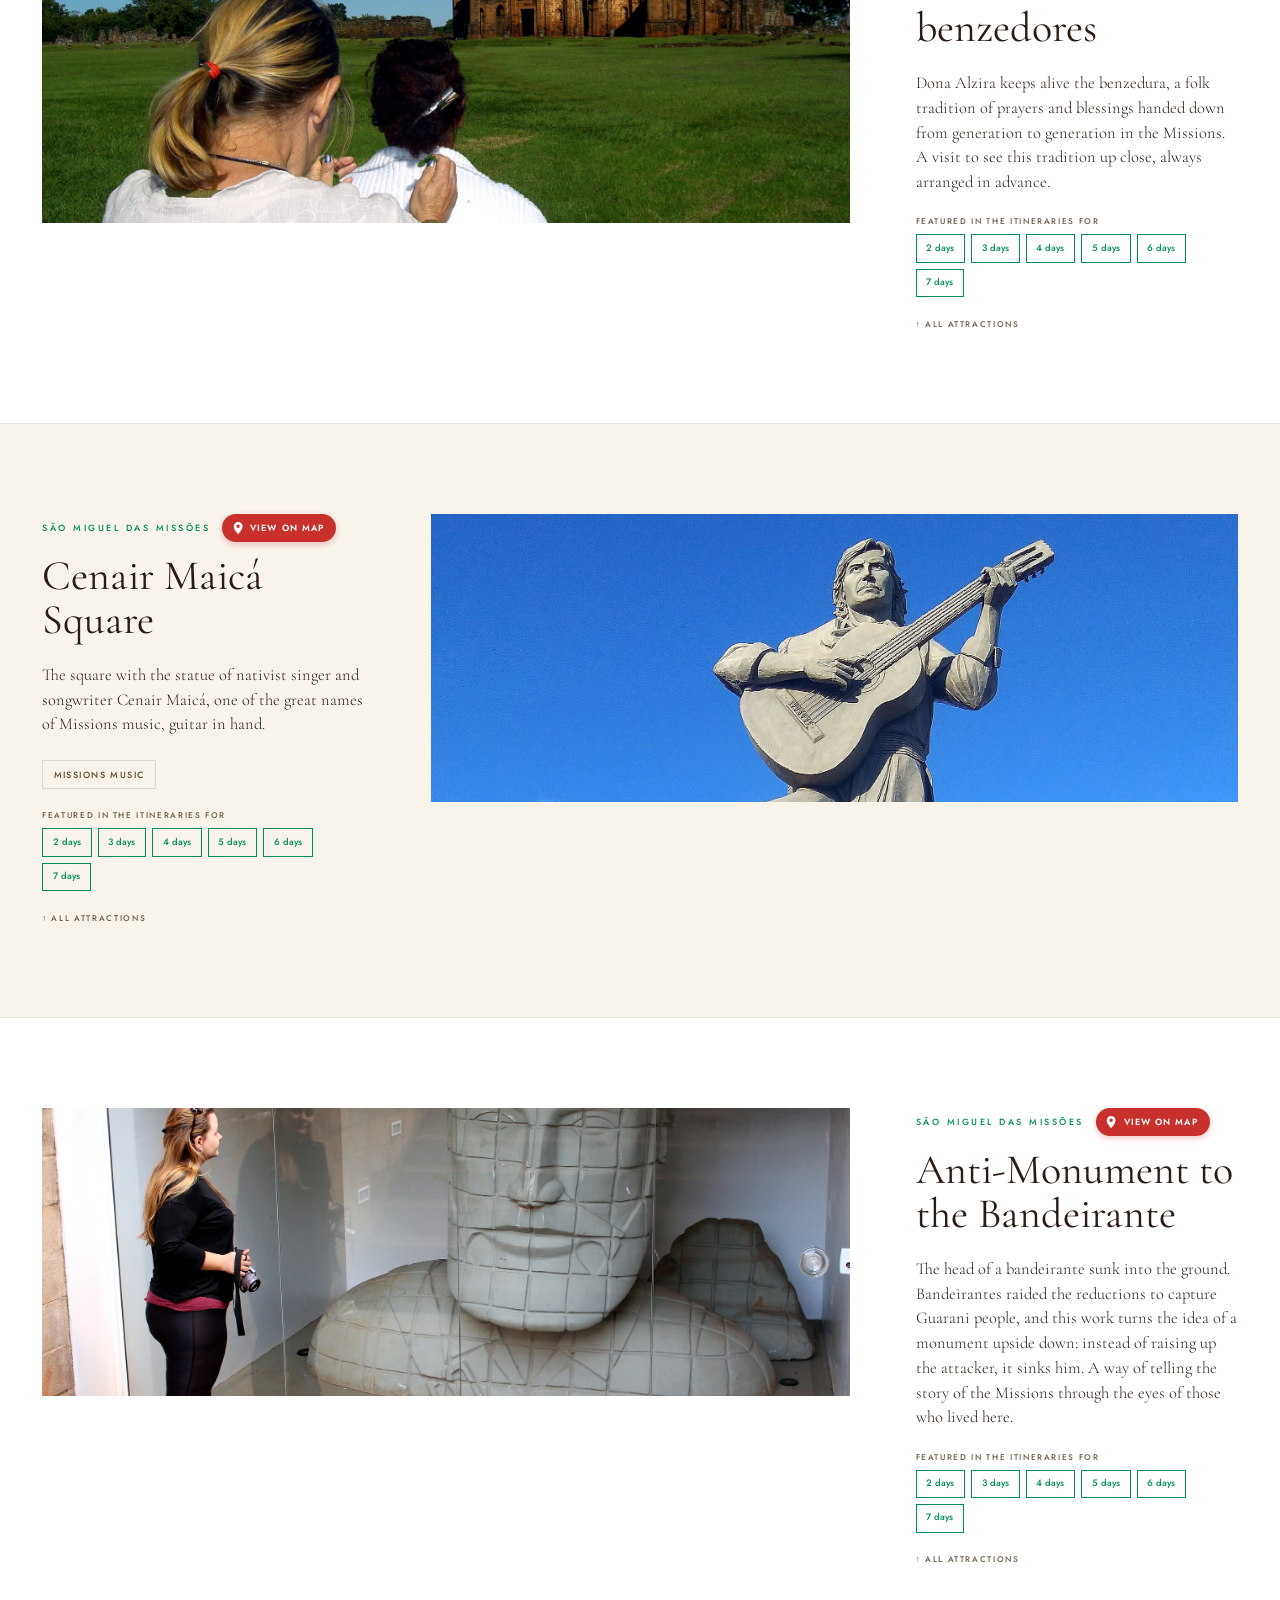
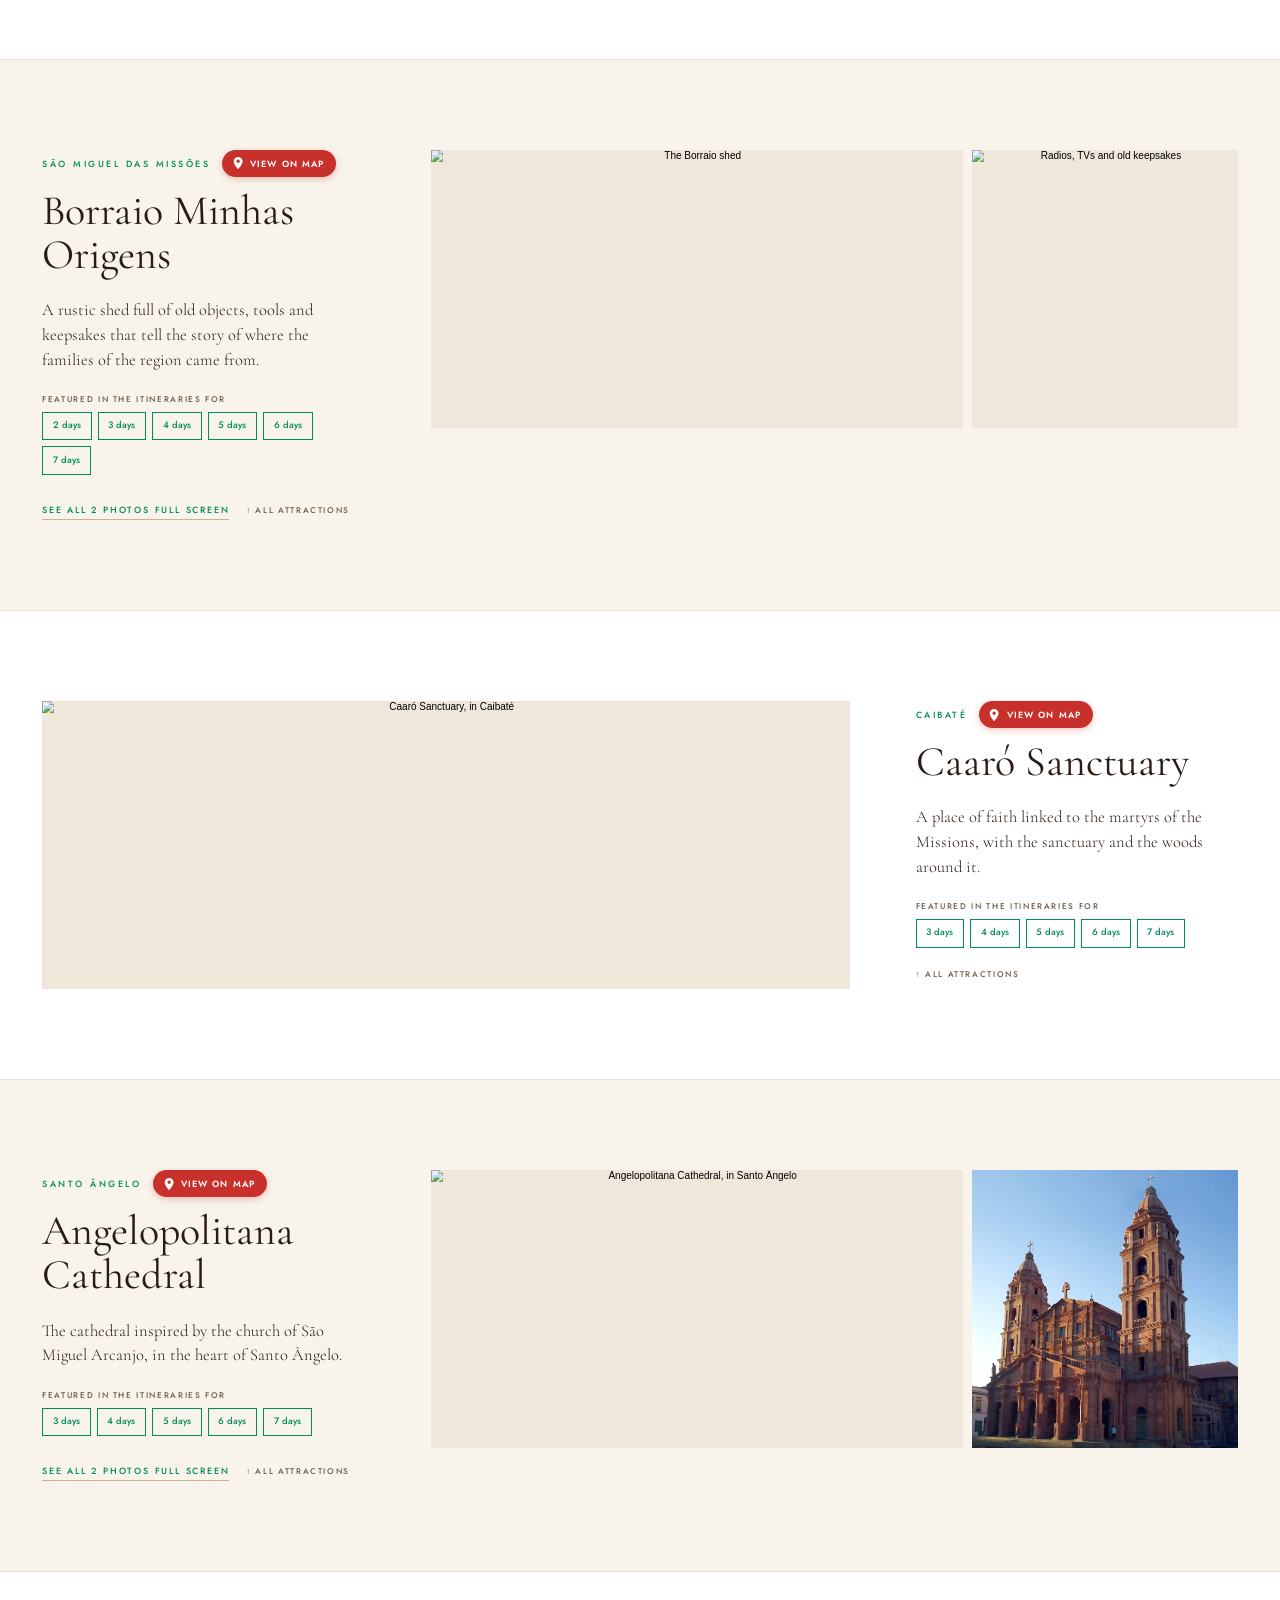
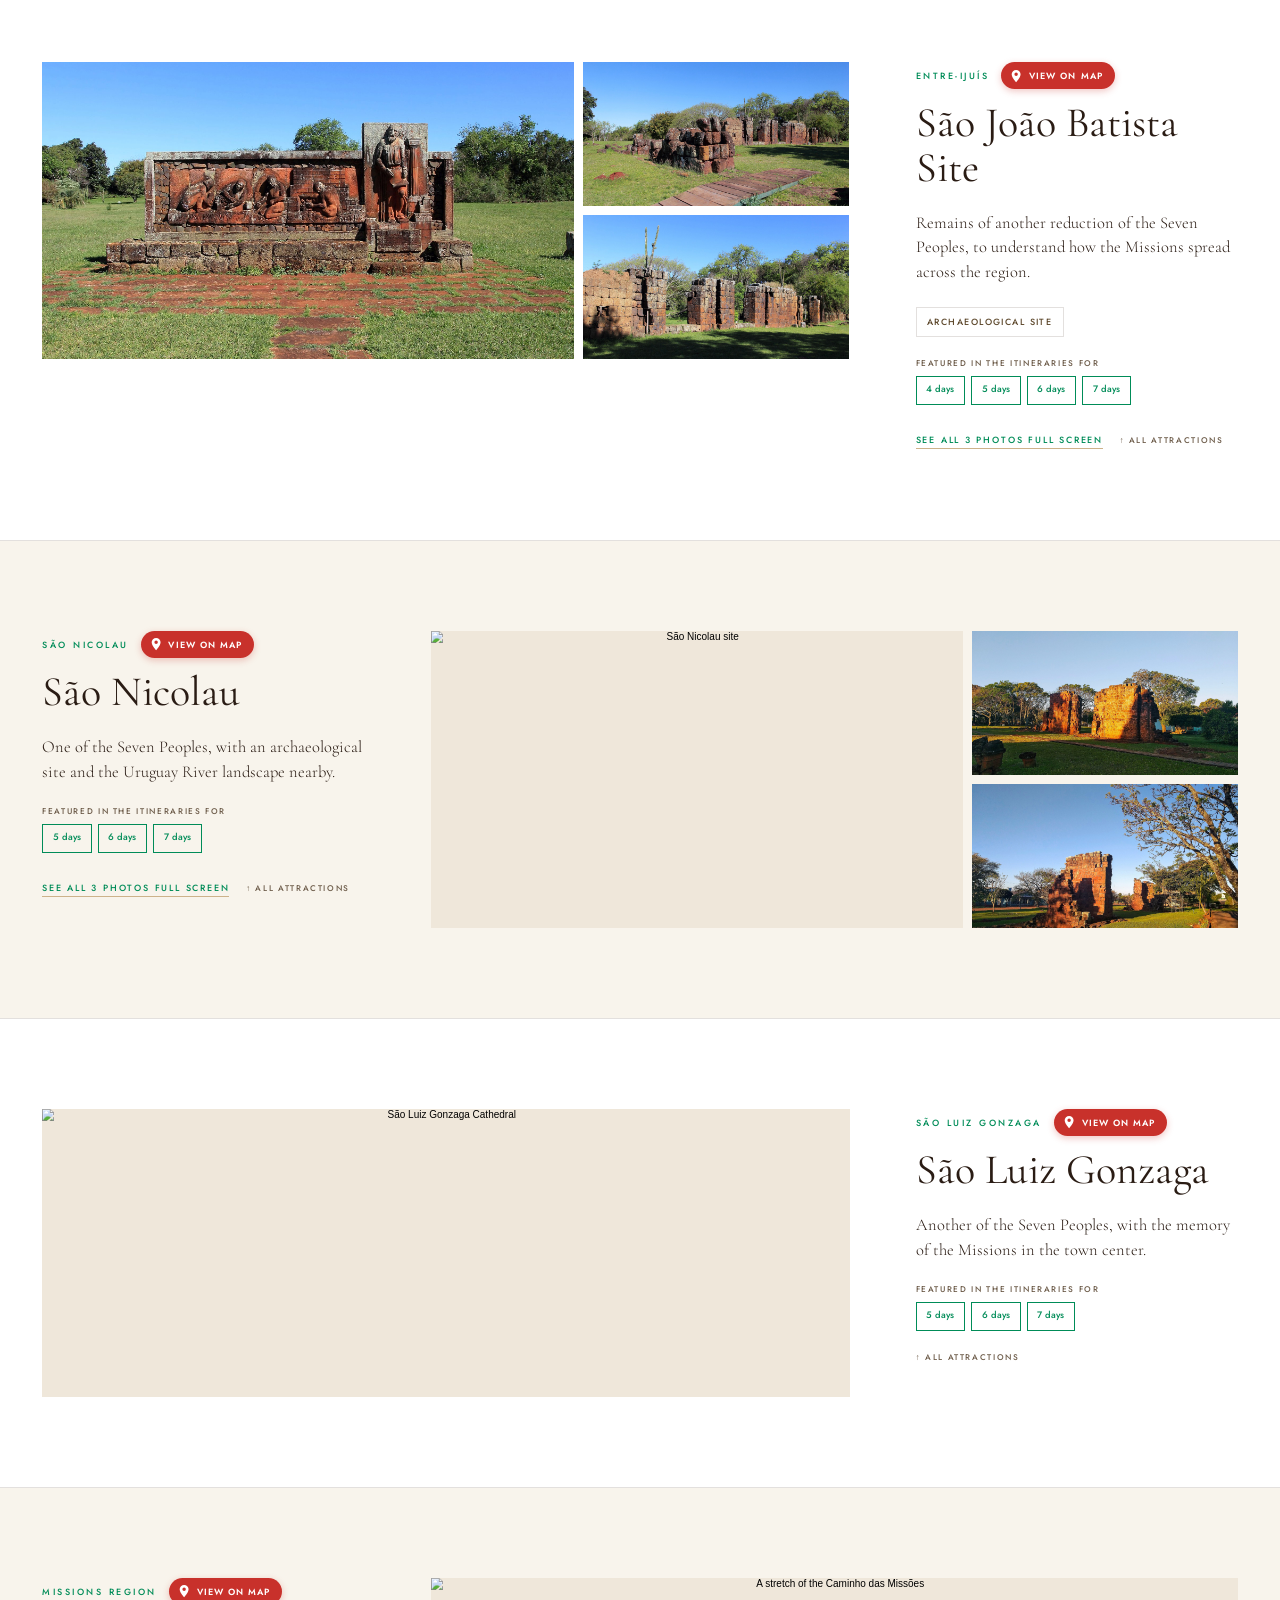
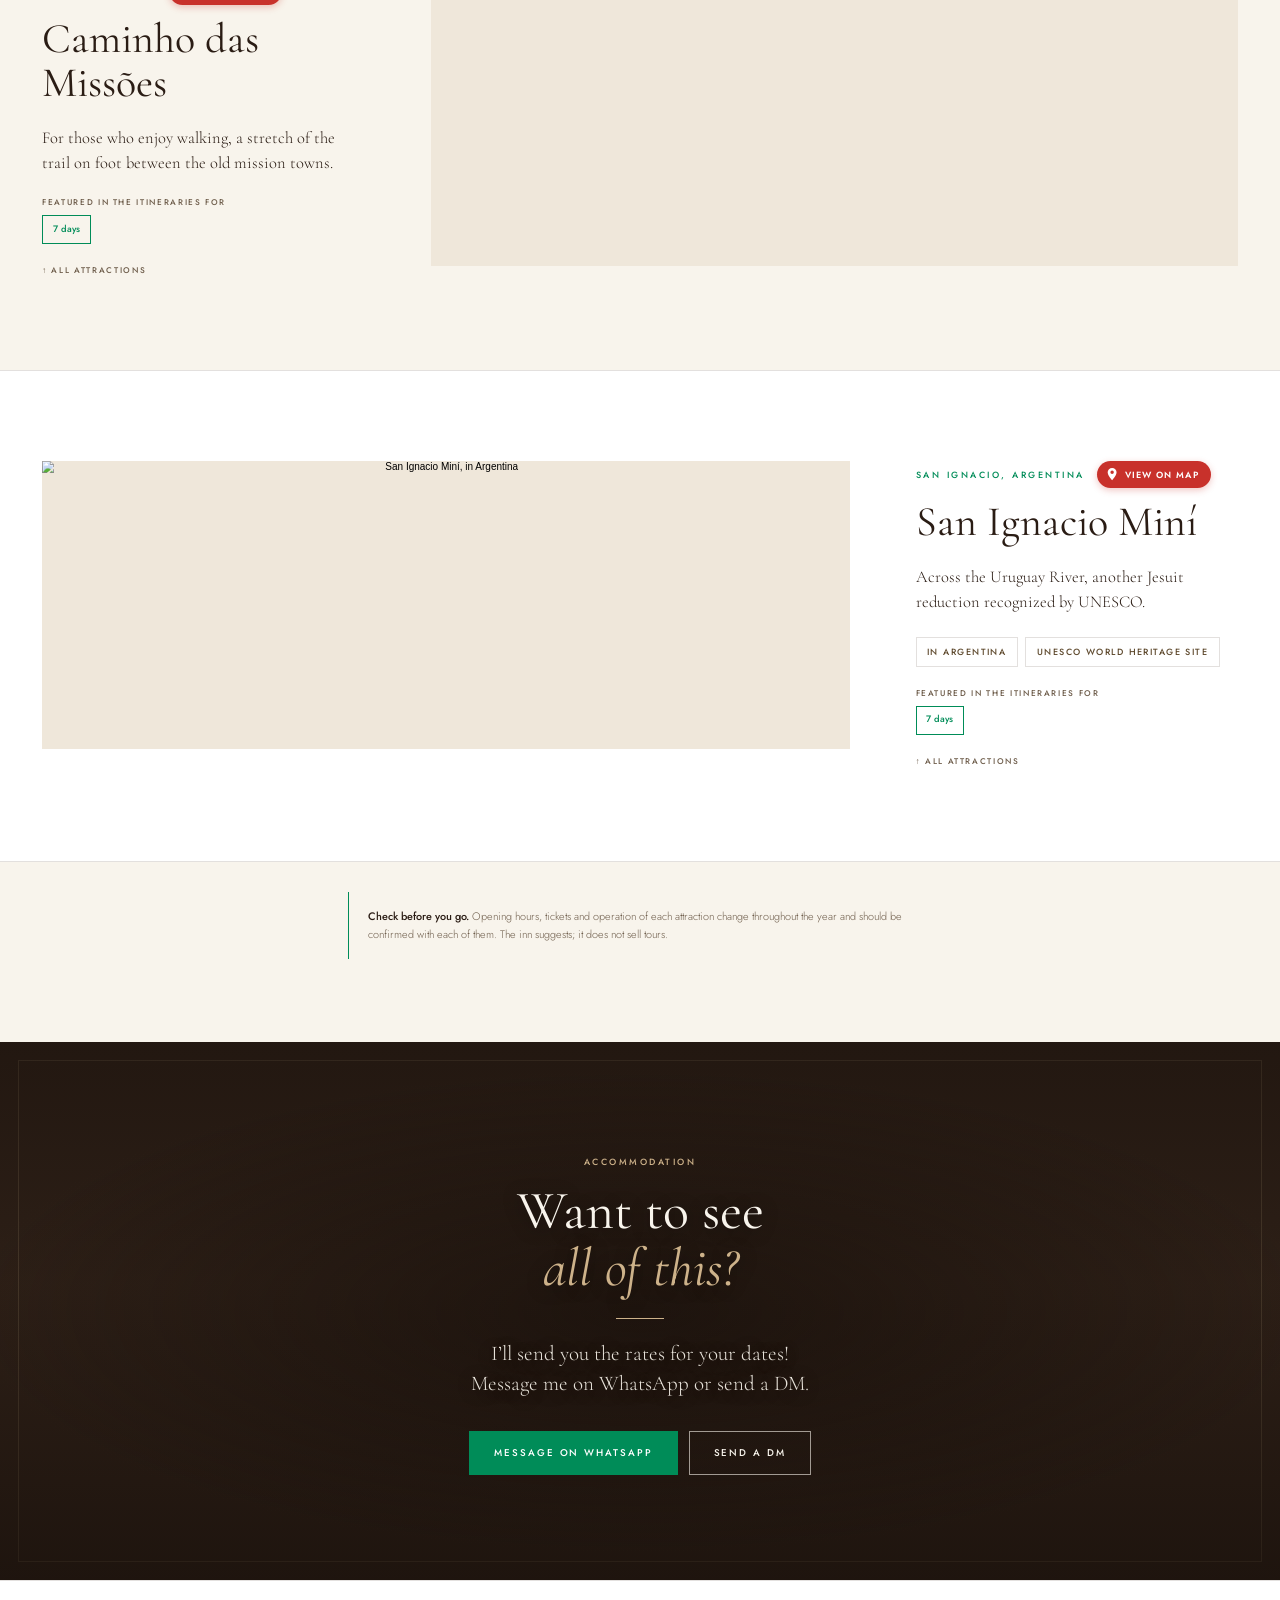
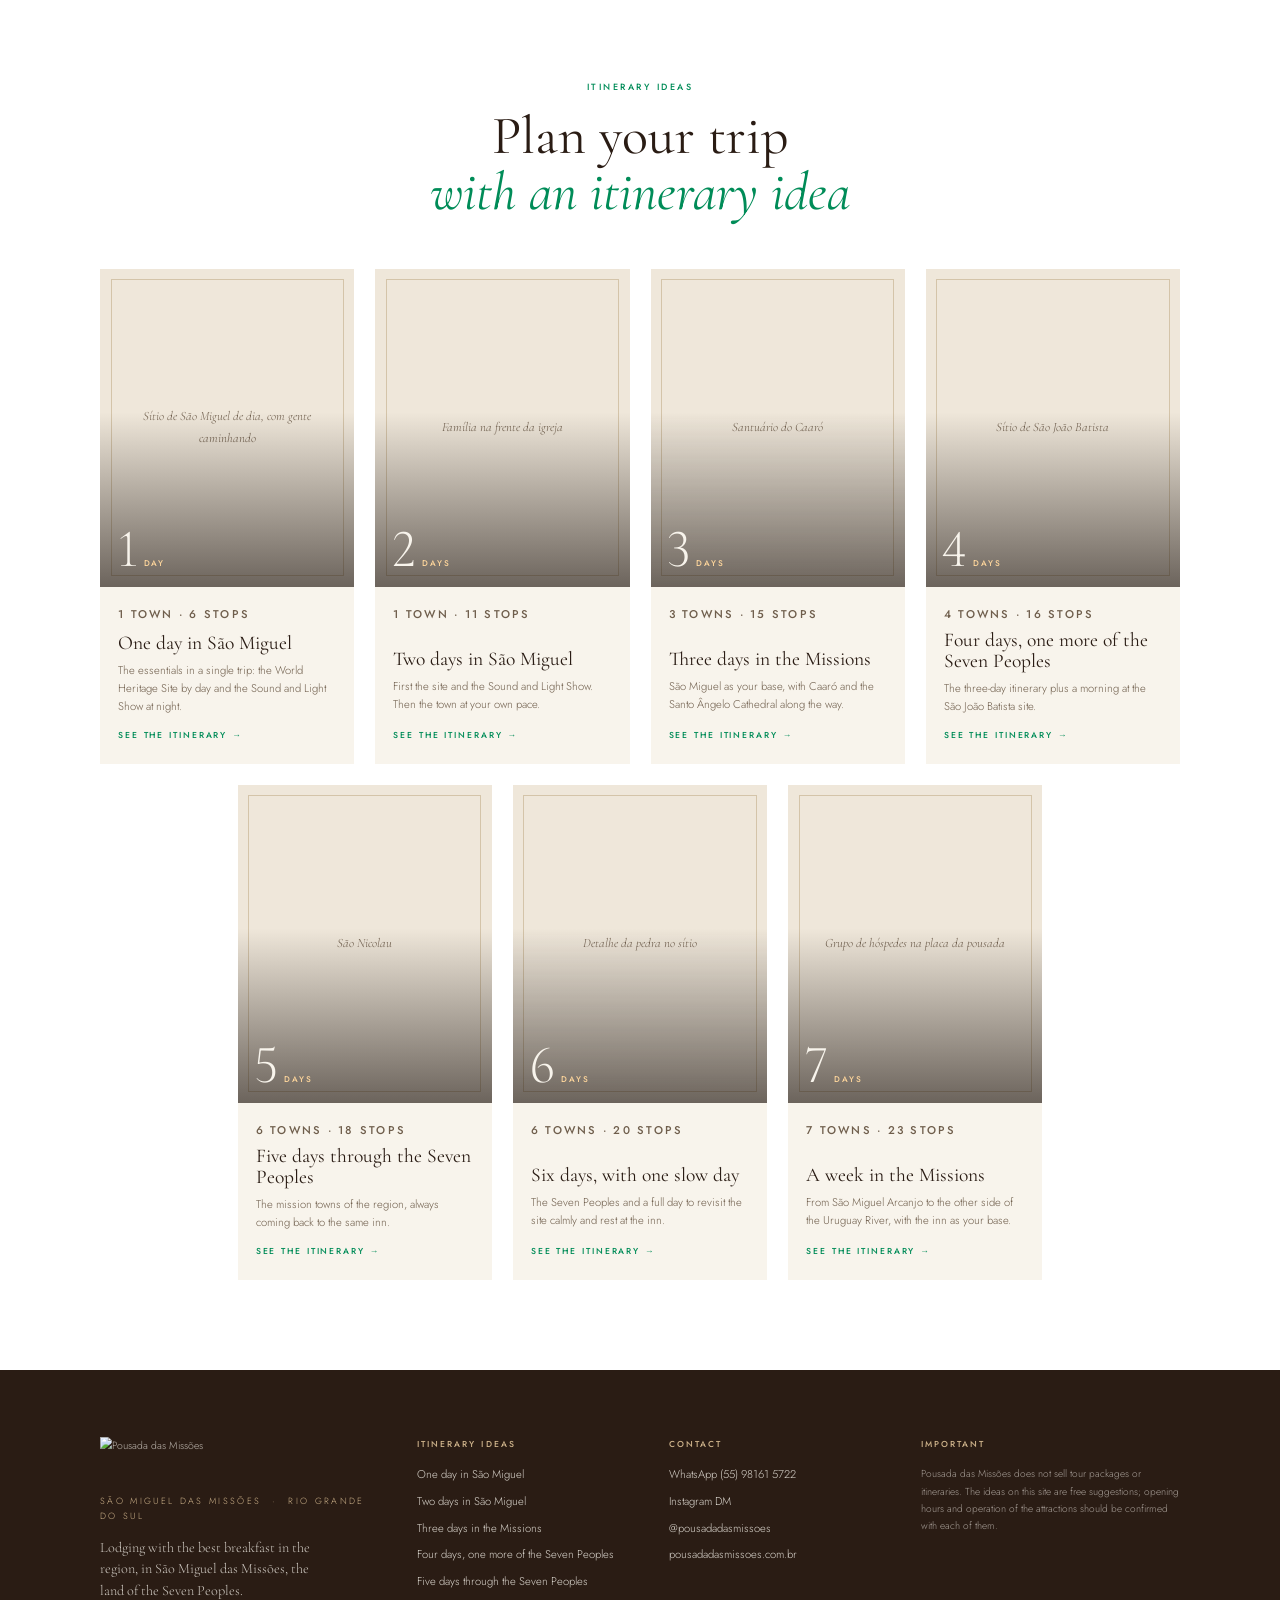
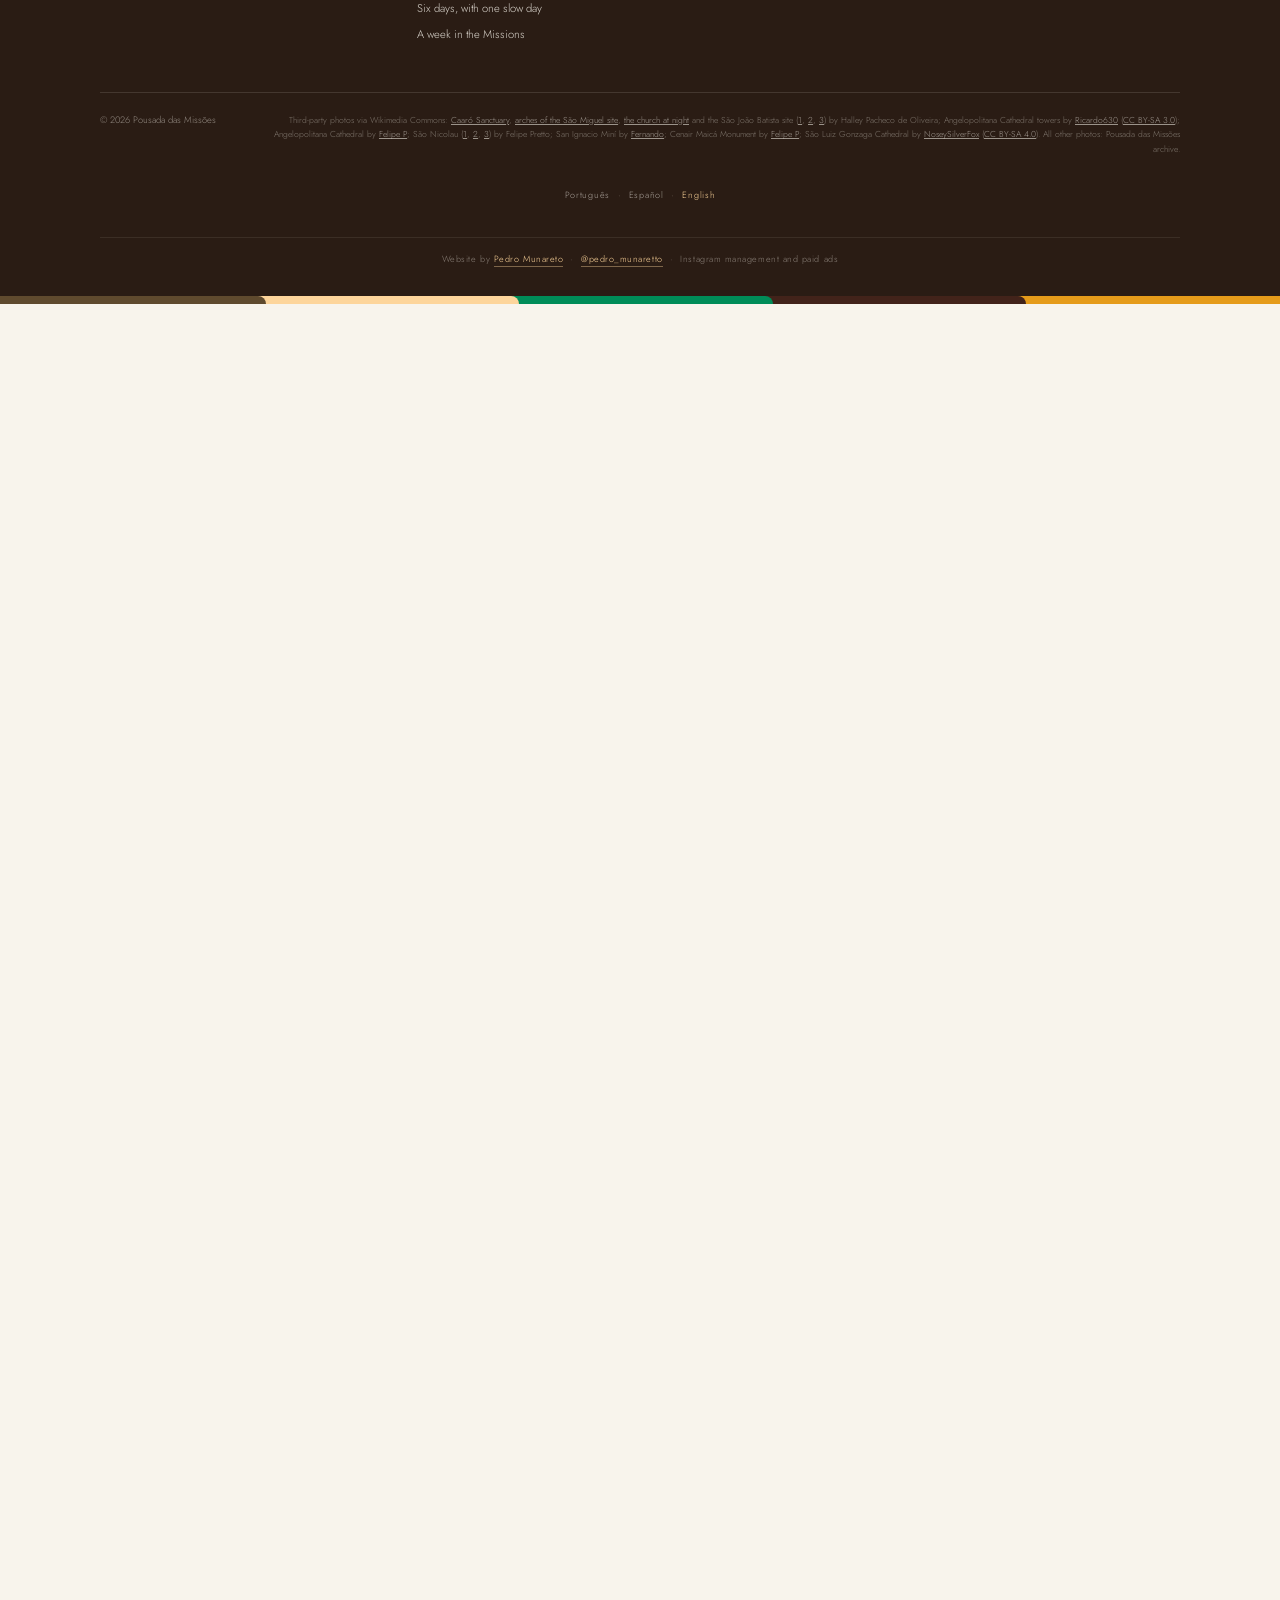
==== commit 37df7086: "Antimonumento: texto explica o motivo da obra (PT, ES, EN) Co-Authored-By: Claude Opus 5.5 <noreply@" ====
--- a/pontos.html
+++ b/pontos.html
@@ -7,8 +7,8 @@
 <meta name="description" content="Pontos turísticos de São Miguel das Missões e da região dos Sete Povos: Patrimônio Mundial, museu, Som e Luz, Fonte Missioneira, Caaró, São João Batista e mais." data-es-content="Atractivos turísticos de São Miguel das Missões y de la región de los Siete Pueblos: Patrimonio Mundial, museo, Luz y Sonido, Fuente Misionera, Caaró, São João Batista y más." data-en-content="Attractions in São Miguel das Missões and the Seven Peoples region: World Heritage Site, museum, Sound and Light Show, Mission Fountain, Caaró, São João Batista and more.">
 <meta property="og:title" content="Pontos turísticos das Missões | Pousada das Missões">
 <meta property="og:description" content="O que visitar em São Miguel das Missões e na região dos Sete Povos.">
-<meta property="og:image" content="https://pedronicolasmm-coder.github.io/pousada-roteiros/img/hero-igreja.jpg">
-<meta property="og:url" content="https://pedronicolasmm-coder.github.io/pousada-roteiros/pontos.html">
+<meta property="og:image" content="https://pousada-das-missoes.github.io/img/hero-igreja.jpg">
+<meta property="og:url" content="https://pousada-das-missoes.github.io/pontos.html">
 <meta property="og:type" content="website">
 <meta property="og:locale" content="pt_BR">
 <meta property="og:locale:alternate" content="es_AR">
@@ -16,16 +16,16 @@
 <meta name="theme-color" content="#2a1c14">
 <link rel="icon" href="img/icone.png">
 <link rel="apple-touch-icon" href="img/icone-180.png">
-<link rel="alternate" hreflang="pt-BR" href="https://pedronicolasmm-coder.github.io/pousada-roteiros/pontos.html">
-<link rel="alternate" hreflang="es" href="https://pedronicolasmm-coder.github.io/pousada-roteiros/pontos.html?lang=es">
-<link rel="alternate" hreflang="en" href="https://pedronicolasmm-coder.github.io/pousada-roteiros/pontos.html?lang=en">
+<link rel="alternate" hreflang="pt-BR" href="https://pousada-das-missoes.github.io/pontos.html">
+<link rel="alternate" hreflang="es" href="https://pousada-das-missoes.github.io/pontos.html?lang=es">
+<link rel="alternate" hreflang="en" href="https://pousada-das-missoes.github.io/pontos.html?lang=en">
 <link rel="preconnect" href="https://fonts.googleapis.com">
 <link rel="preconnect" href="https://fonts.gstatic.com" crossorigin>
 <link href="https://fonts.googleapis.com/css2?family=Cormorant+Garamond:ital,wght@0,400;0,500;0,600;1,400;1,500&family=Jost:wght@300;400;500;600&display=swap" rel="stylesheet">
 <script>/* idioma antes de desenhar a pagina: ?lang=, escolha da sessao ou idioma do navegador (pt, es ou en). Ingles: navegador em ingles ou em outra lingua, fora do fuso do Brasil */
 (function(){var l='pt',e=0;try{var q=/[?&]lang=(pt|es|en)\b/.exec(location.search);if(q){l=q[1];e=1}else{try{localStorage.removeItem('lang')}catch(y){}var s=sessionStorage.getItem('lang');if(s==='pt'||s==='es'||s==='en'){l=s;e=1}else{var n=navigator.languages||[navigator.language||''],g='en';for(var i=0;i<n.length;i++){var c=String(n[i]).toLowerCase().slice(0,2);if(c==='pt'||c==='es'||c==='en'){g=c;break}}if(g==='en'){var z='';try{z=Intl.DateTimeFormat().resolvedOptions().timeZone||''}catch(w){}if(/^America\/(Sao_Paulo|Bahia|Fortaleza|Recife|Belem|Manaus|Cuiaba|Campo_Grande|Porto_Velho|Boa_Vista|Rio_Branco|Araguaina|Maceio|Santarem|Noronha|Eirunepe)$/.test(z))g='pt'}l=g}}}catch(x){}
 window.IDIOMA=l;window.IDIOMA_ESCOLHIDO=e;if(l!=='pt'){var h=document.documentElement;h.lang=l;h.className+=' '+l+' trad';setTimeout(function(){h.className+=' pronto'},1500)}})();</script>
-<link rel="stylesheet" href="estilo.css?v=20261119a">
+<link rel="stylesheet" href="estilo.css?v=20261119c">
 </head>
 <body class="pag-pousada pag-pontos">
 
@@ -146,10 +146,10 @@
 </footer>
 <div class="faixa faixa-base" aria-hidden="true"><i></i><i></i><i></i><i></i><i></i></div>
 
-<script src="roteiros.js?v=20261119a"></script>
-<script src="pontos.js?v=20261119a"></script>
-<script src="es.js?v=20261119a"></script>
-<script src="en.js?v=20261119a"></script>
-<script src="app.js?v=20261119a"></script>
+<script src="roteiros.js?v=20261119c"></script>
+<script src="pontos.js?v=20261119c"></script>
+<script src="es.js?v=20261119c"></script>
+<script src="en.js?v=20261119c"></script>
+<script src="app.js?v=20261119c"></script>
 </body>
 </html>
